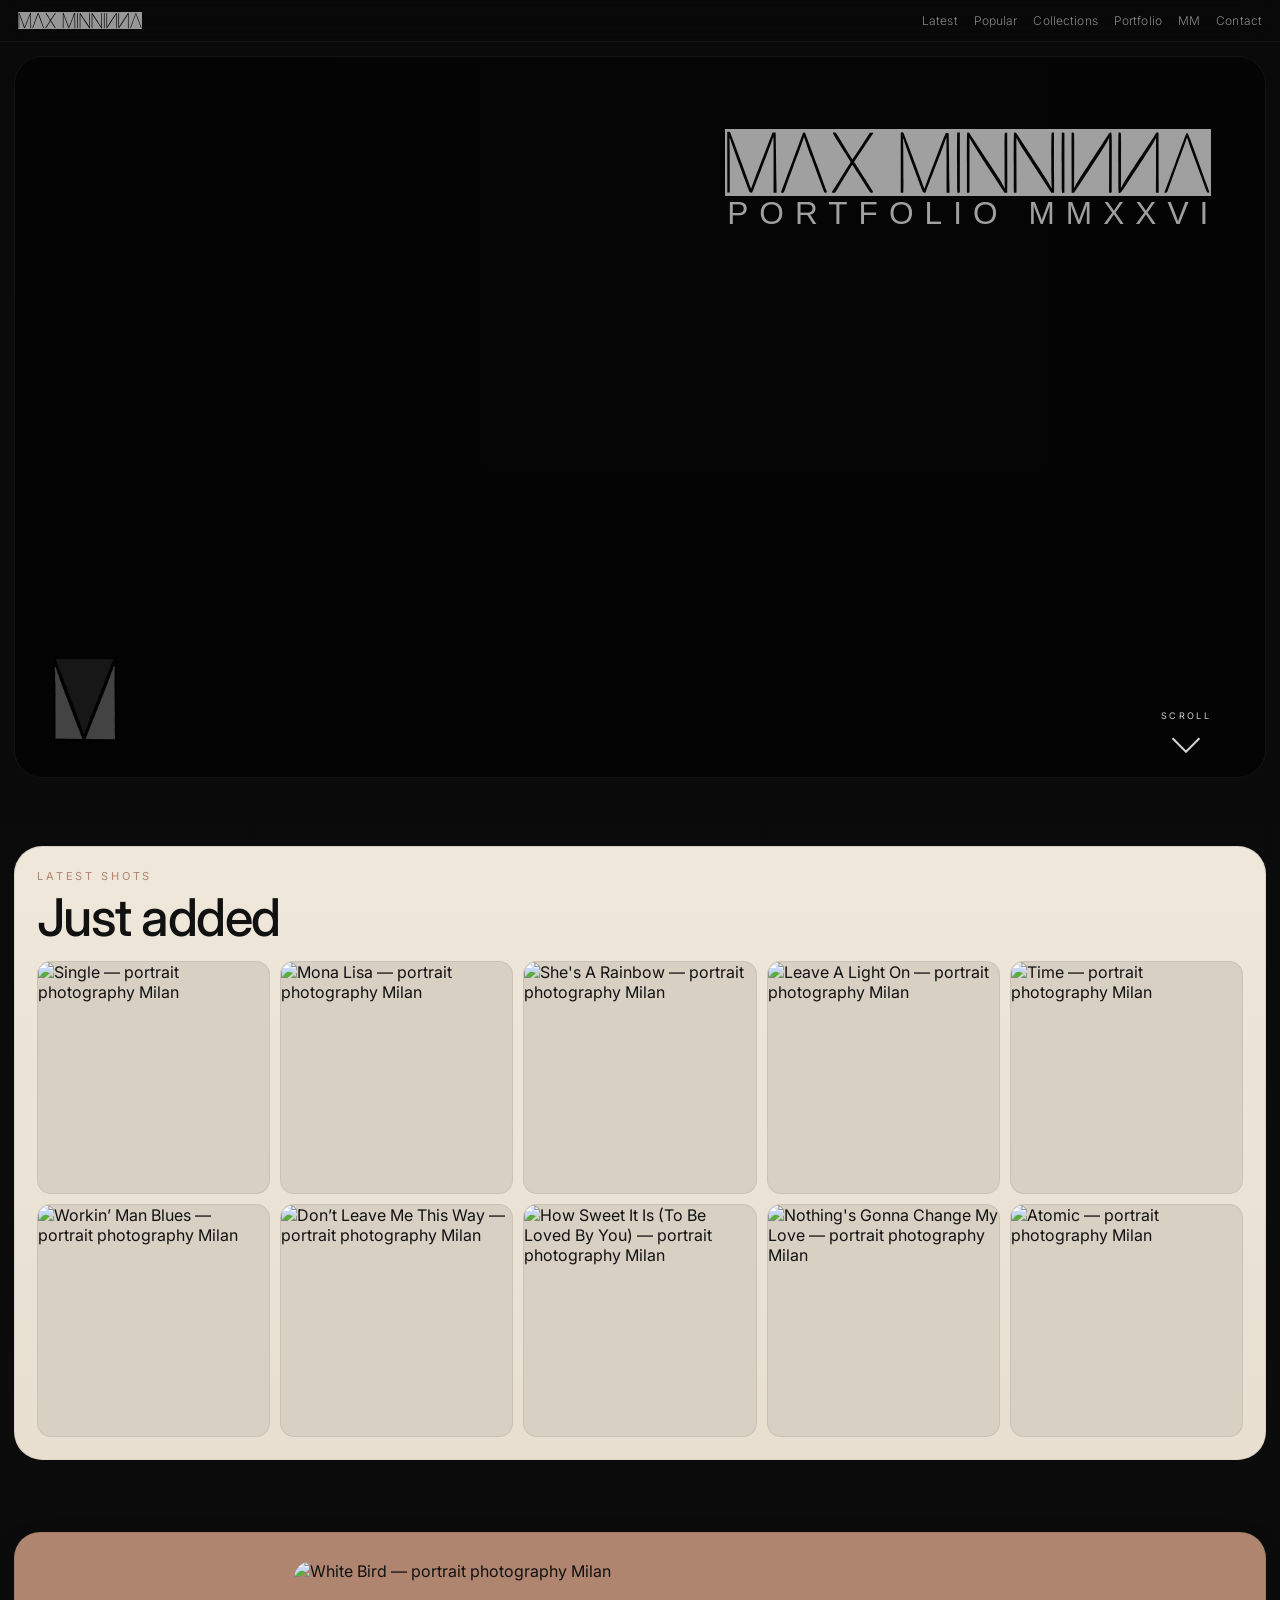
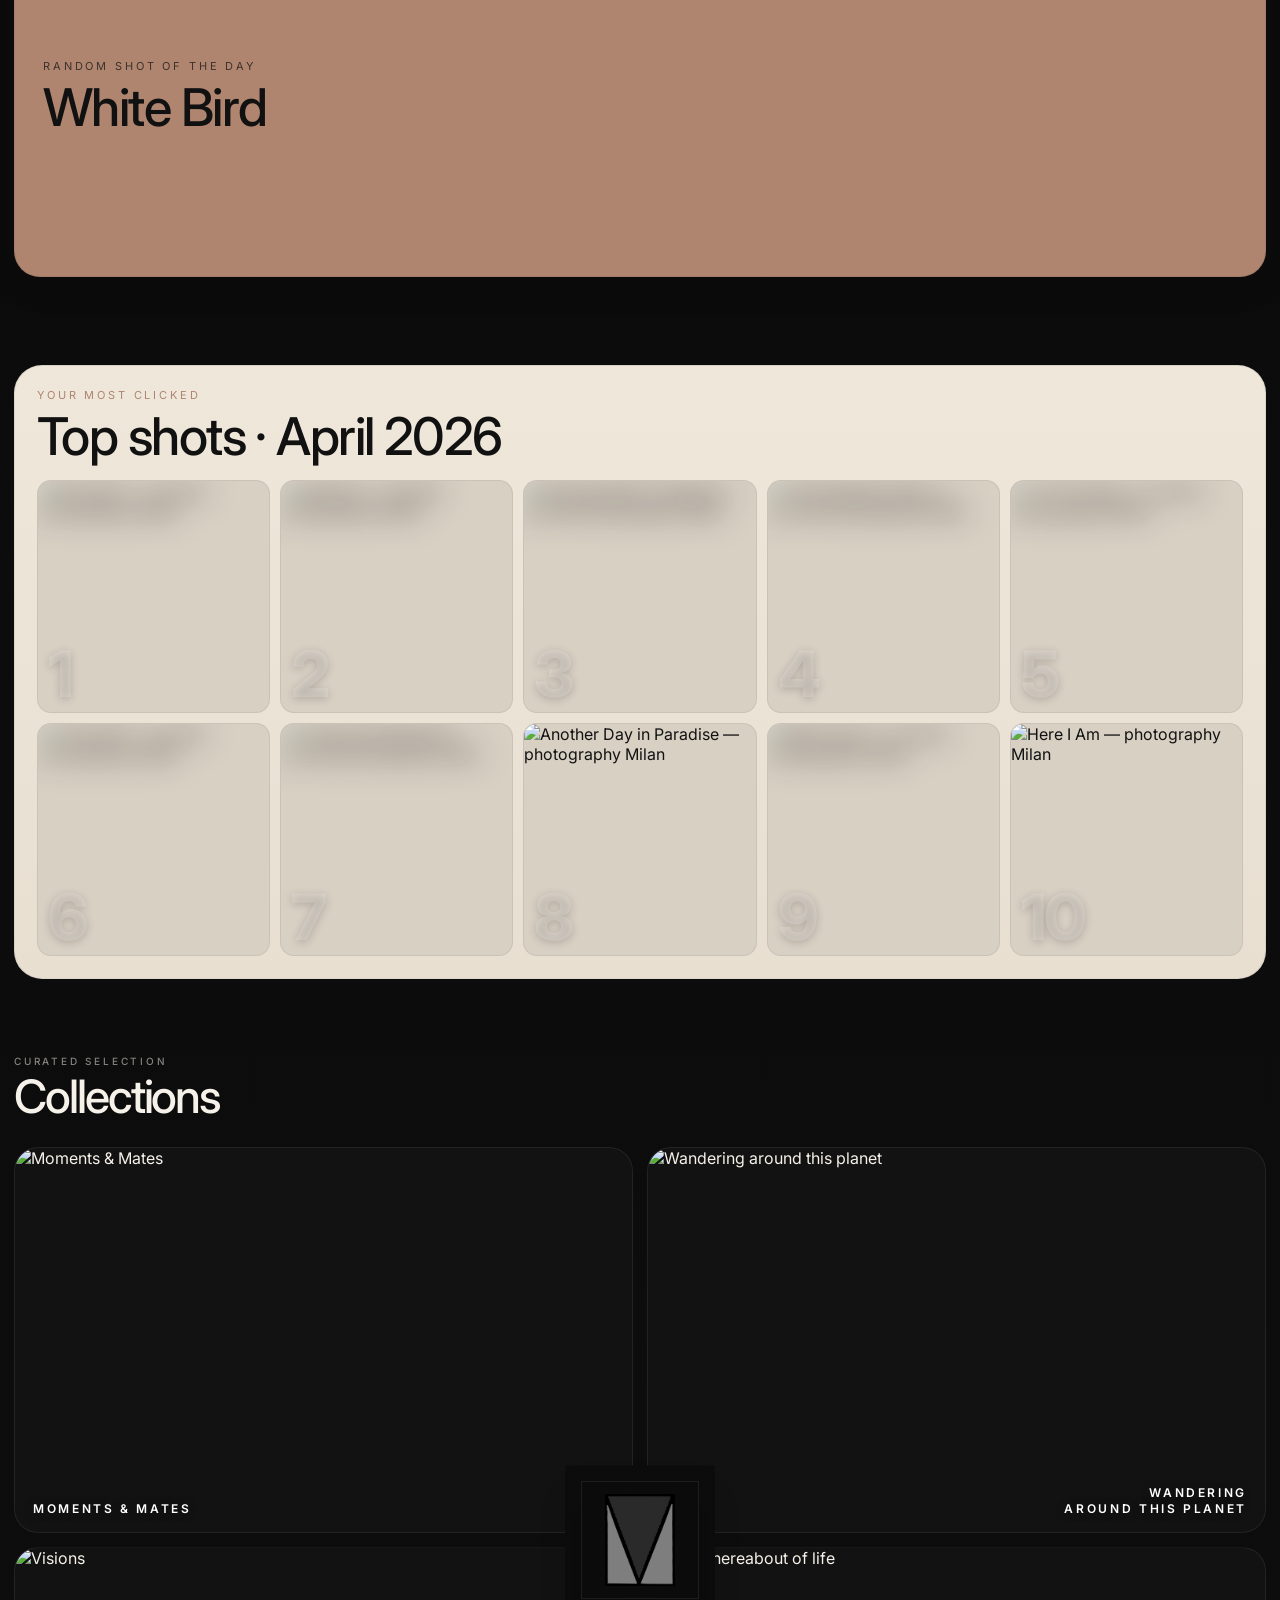
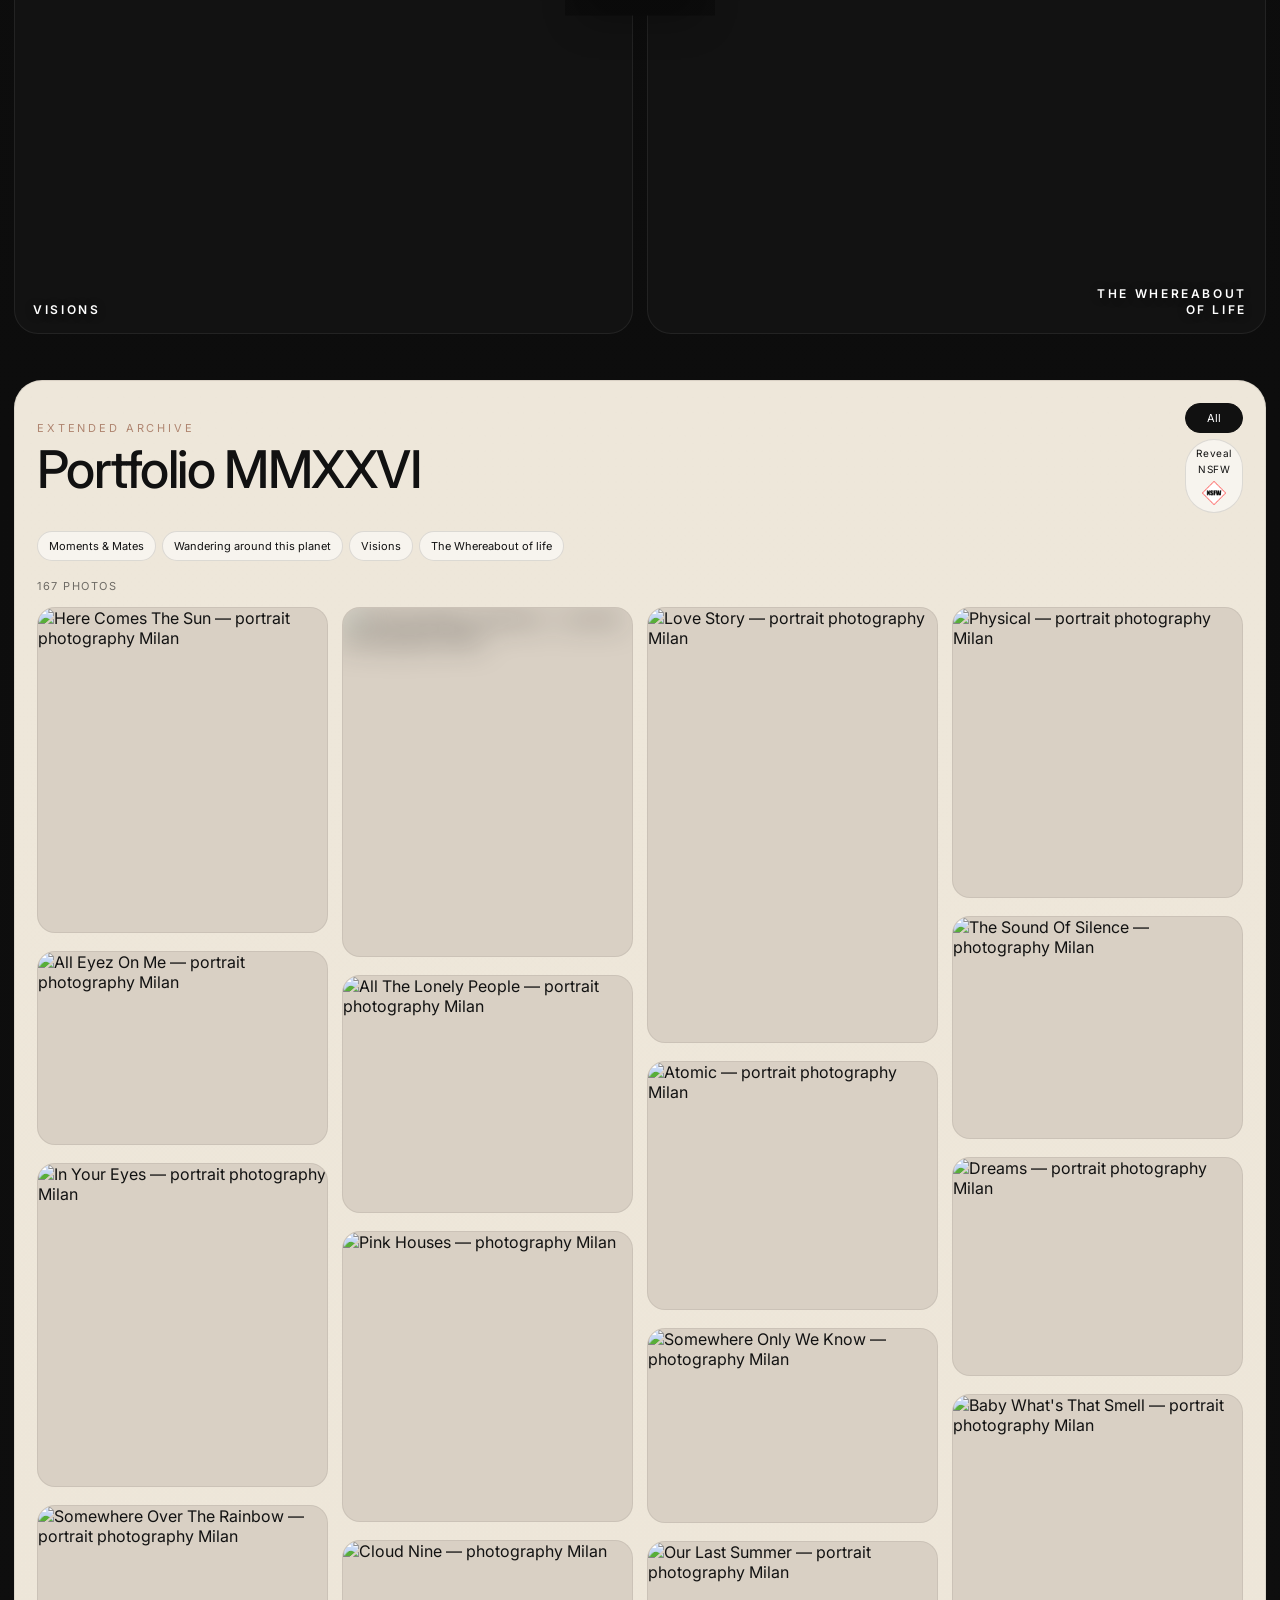
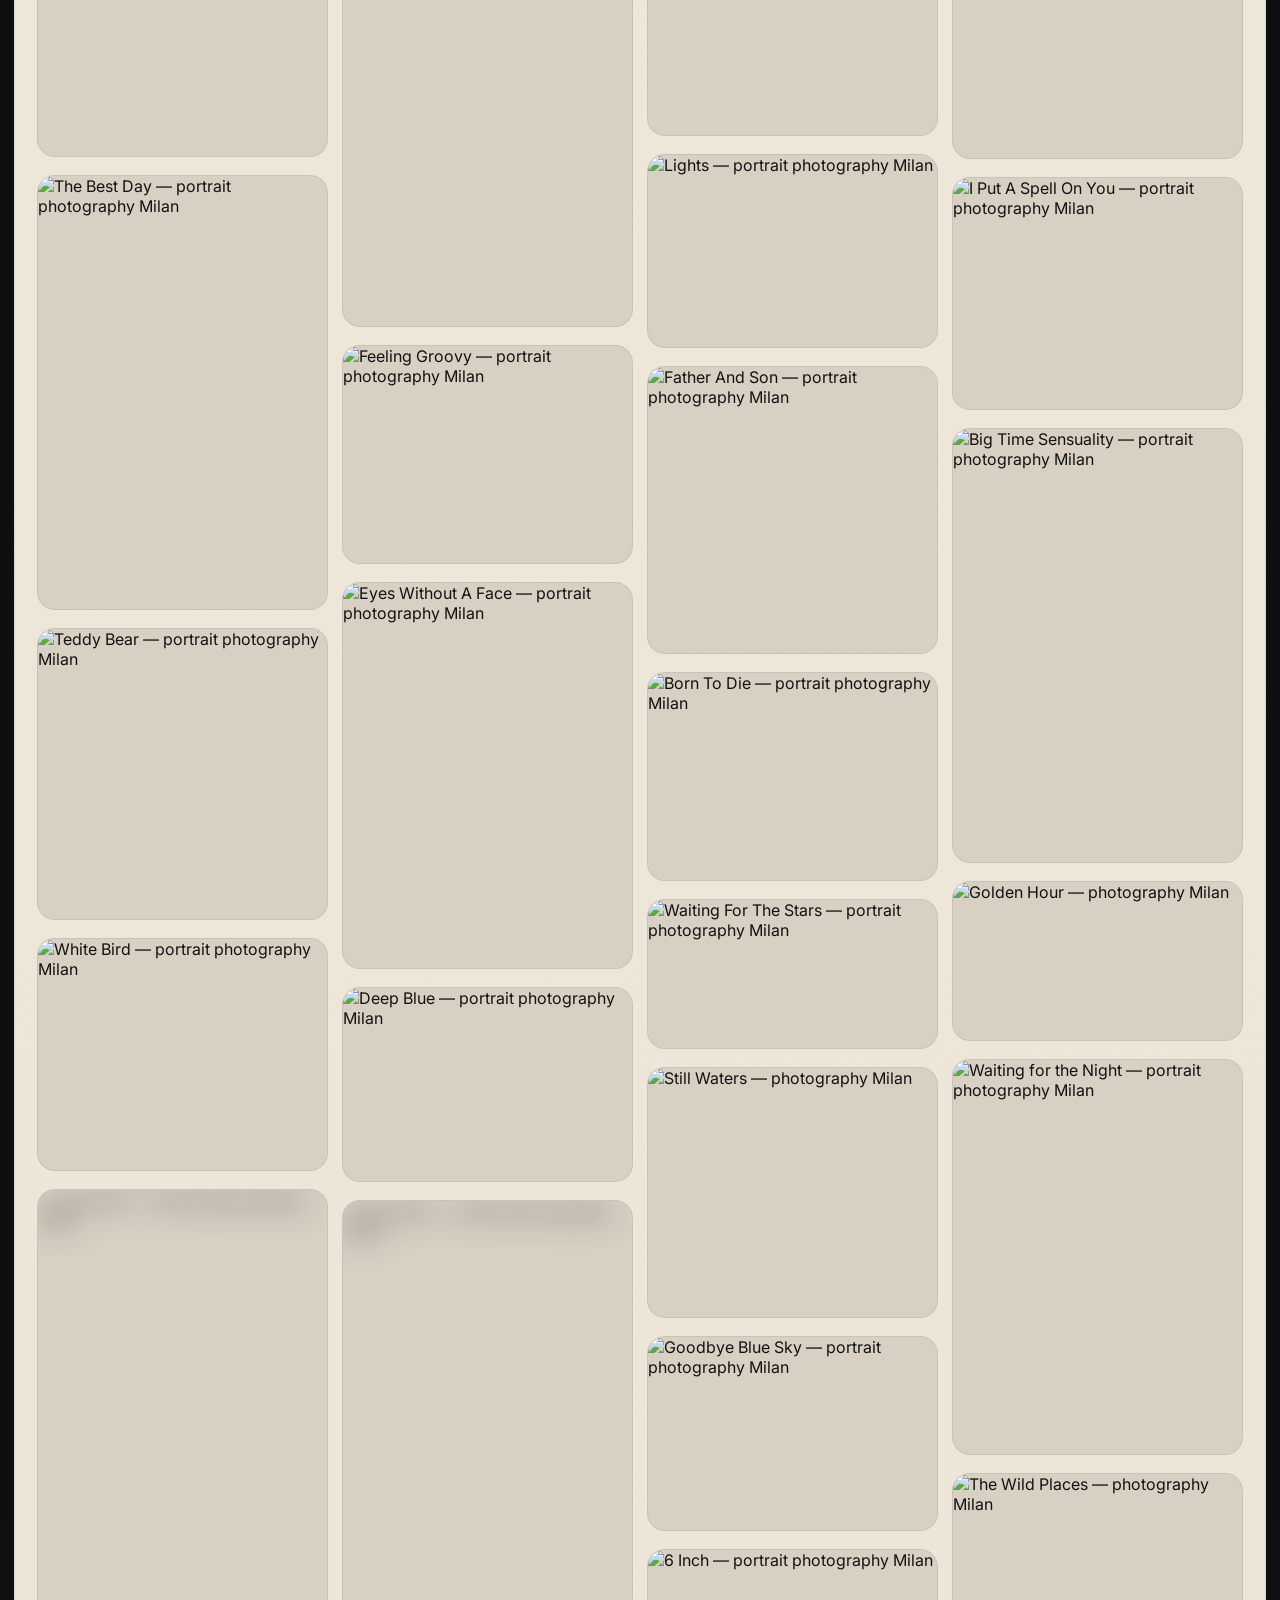
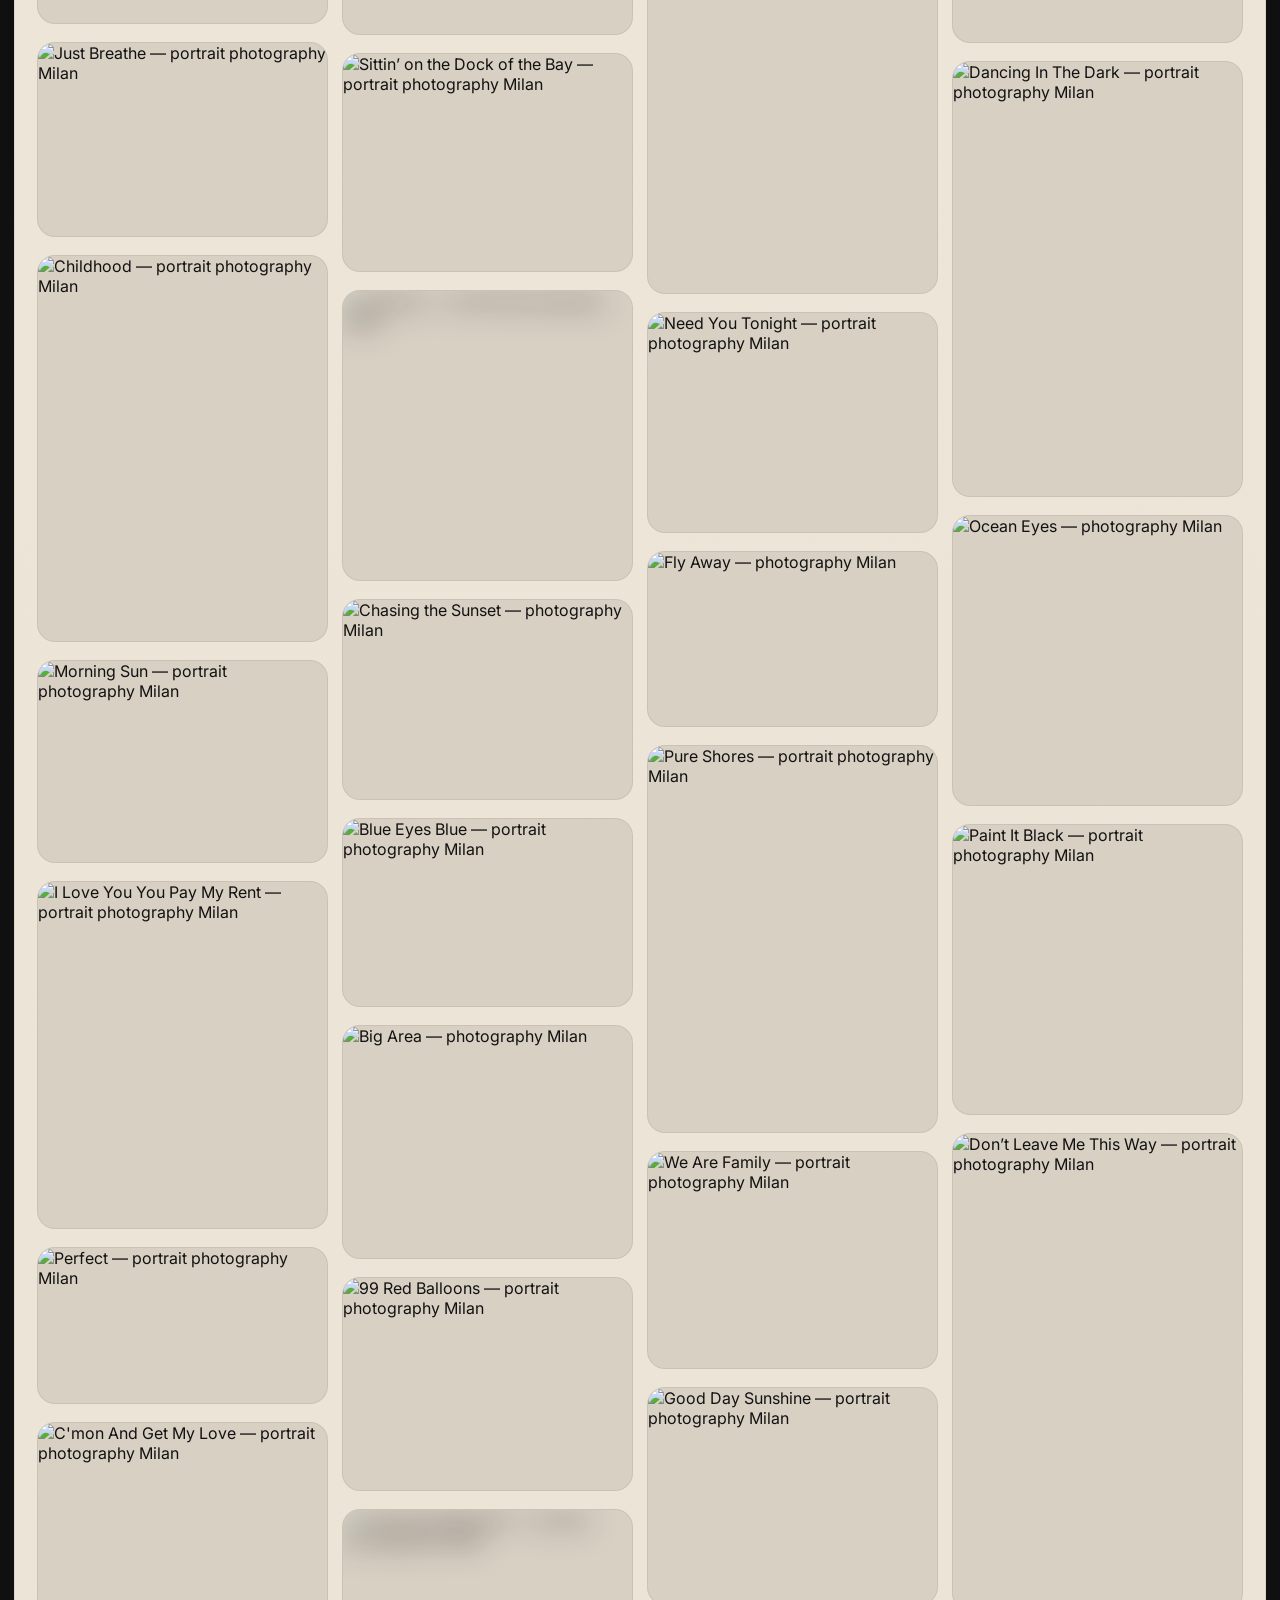
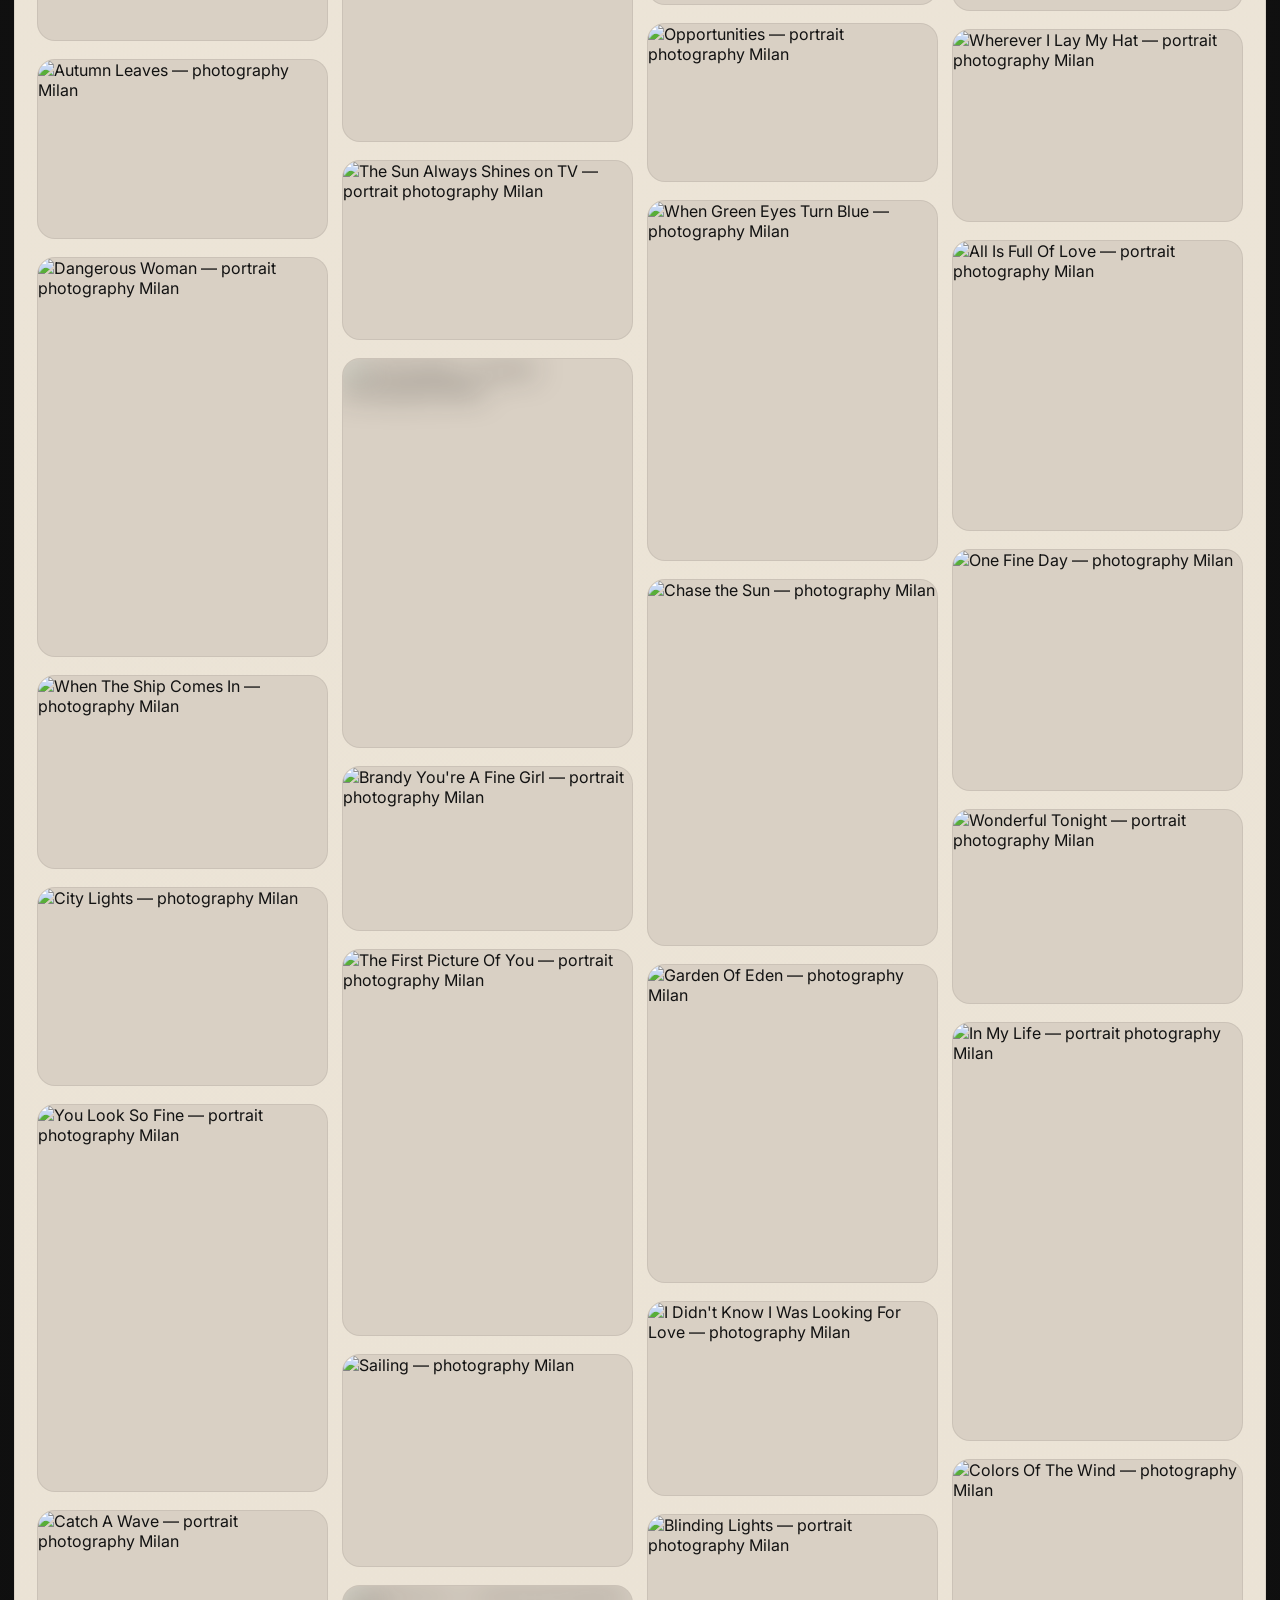
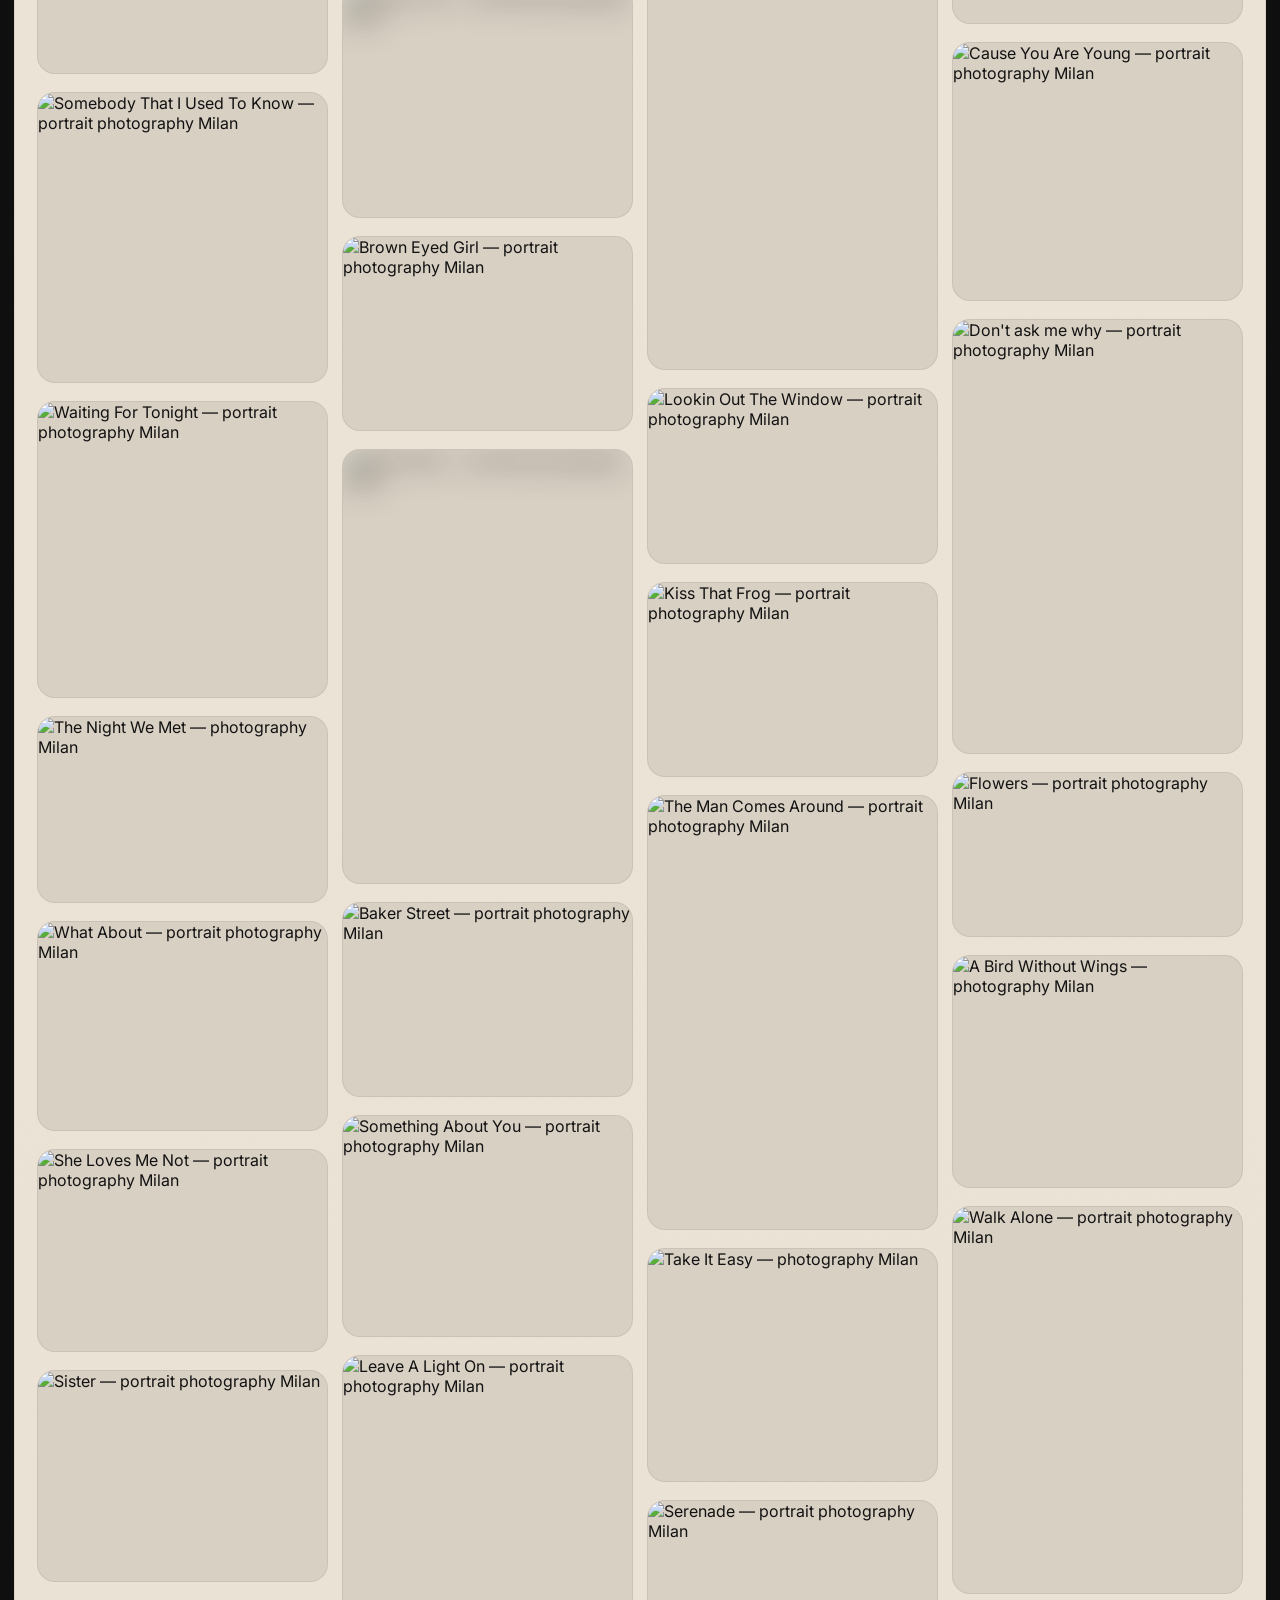
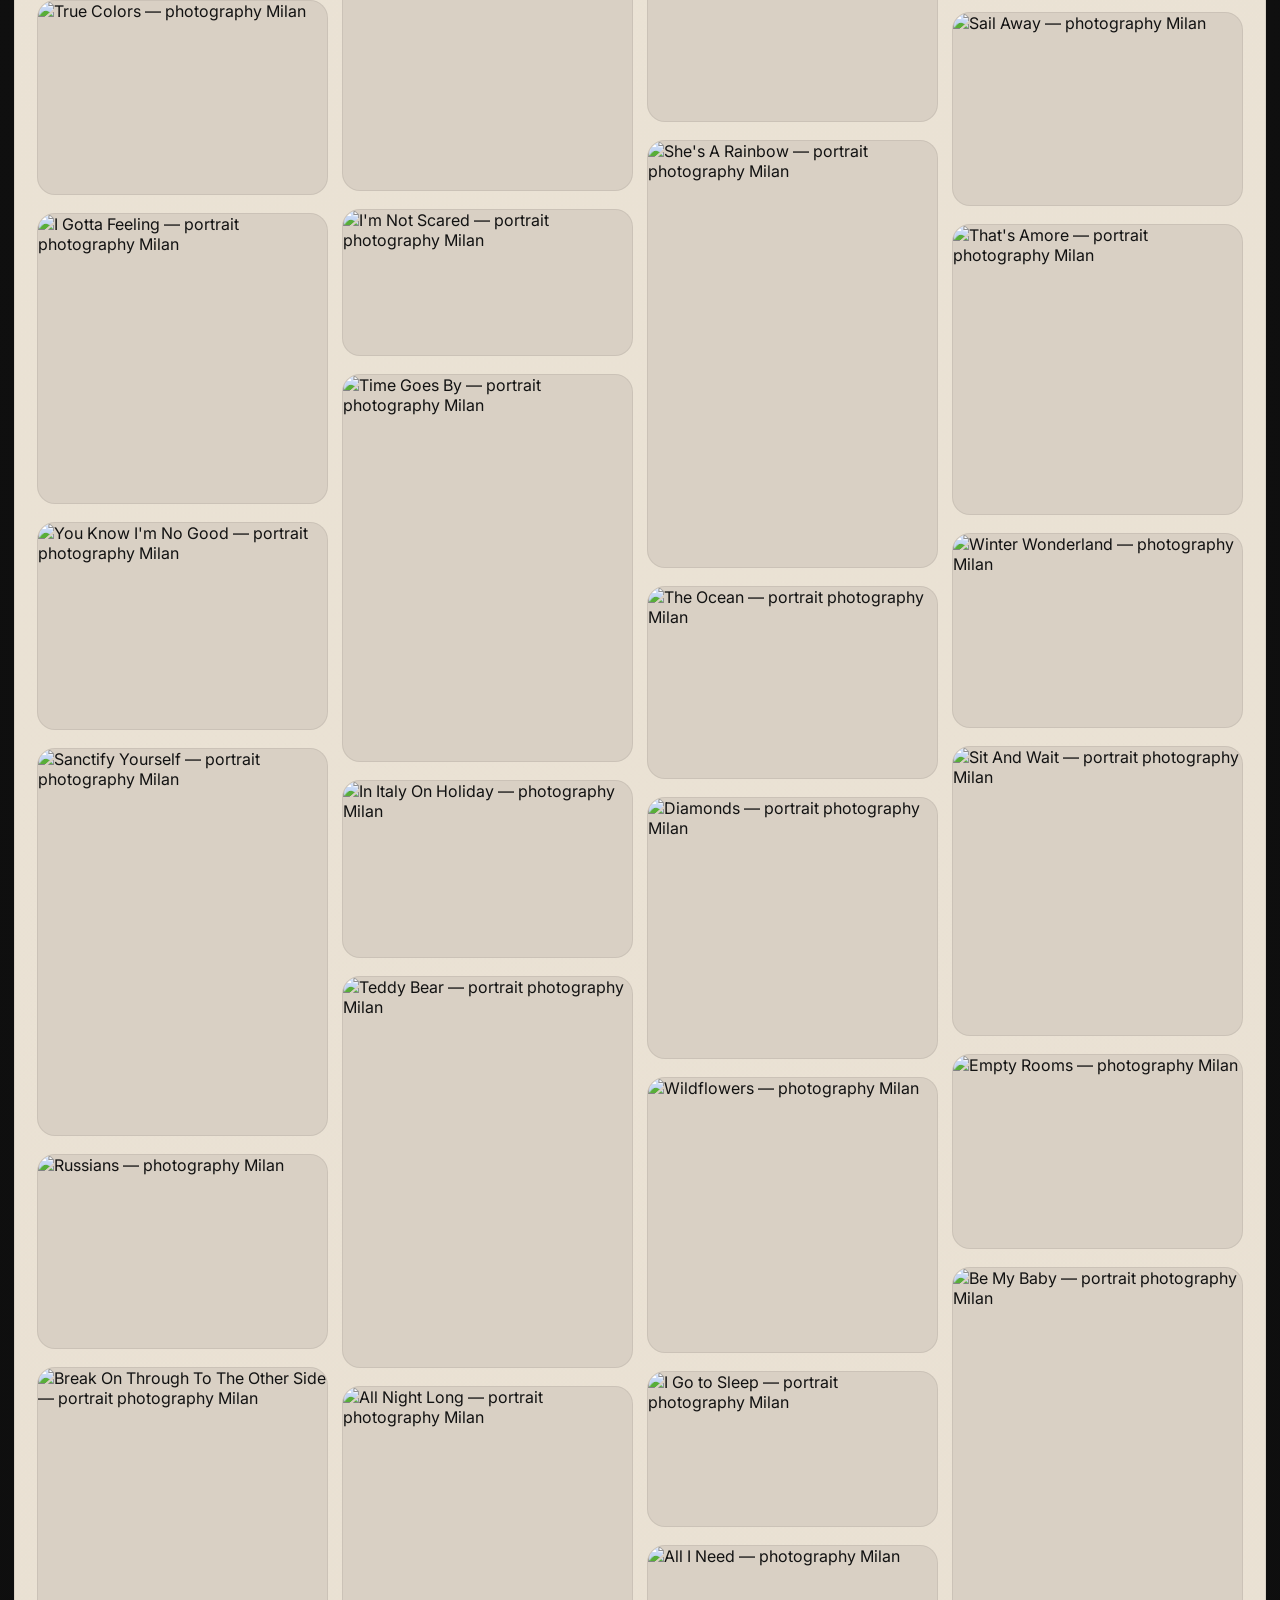
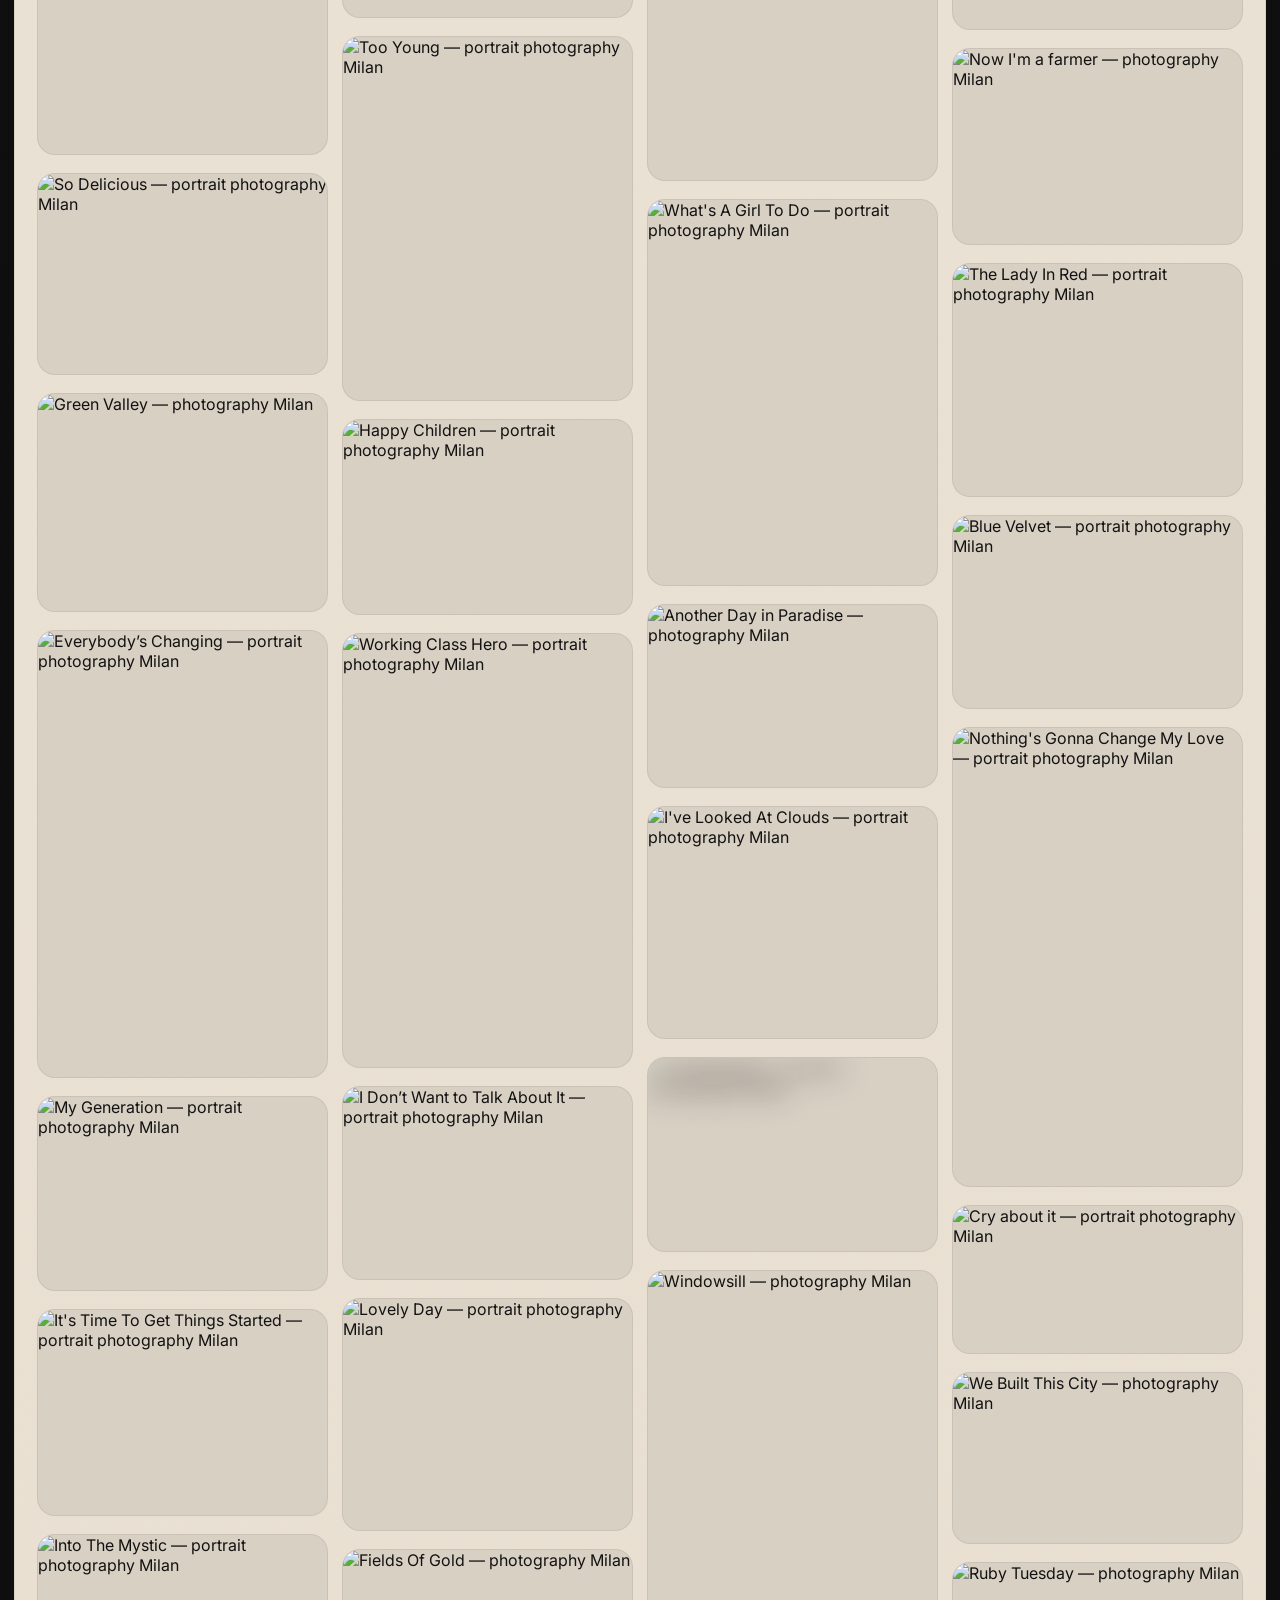
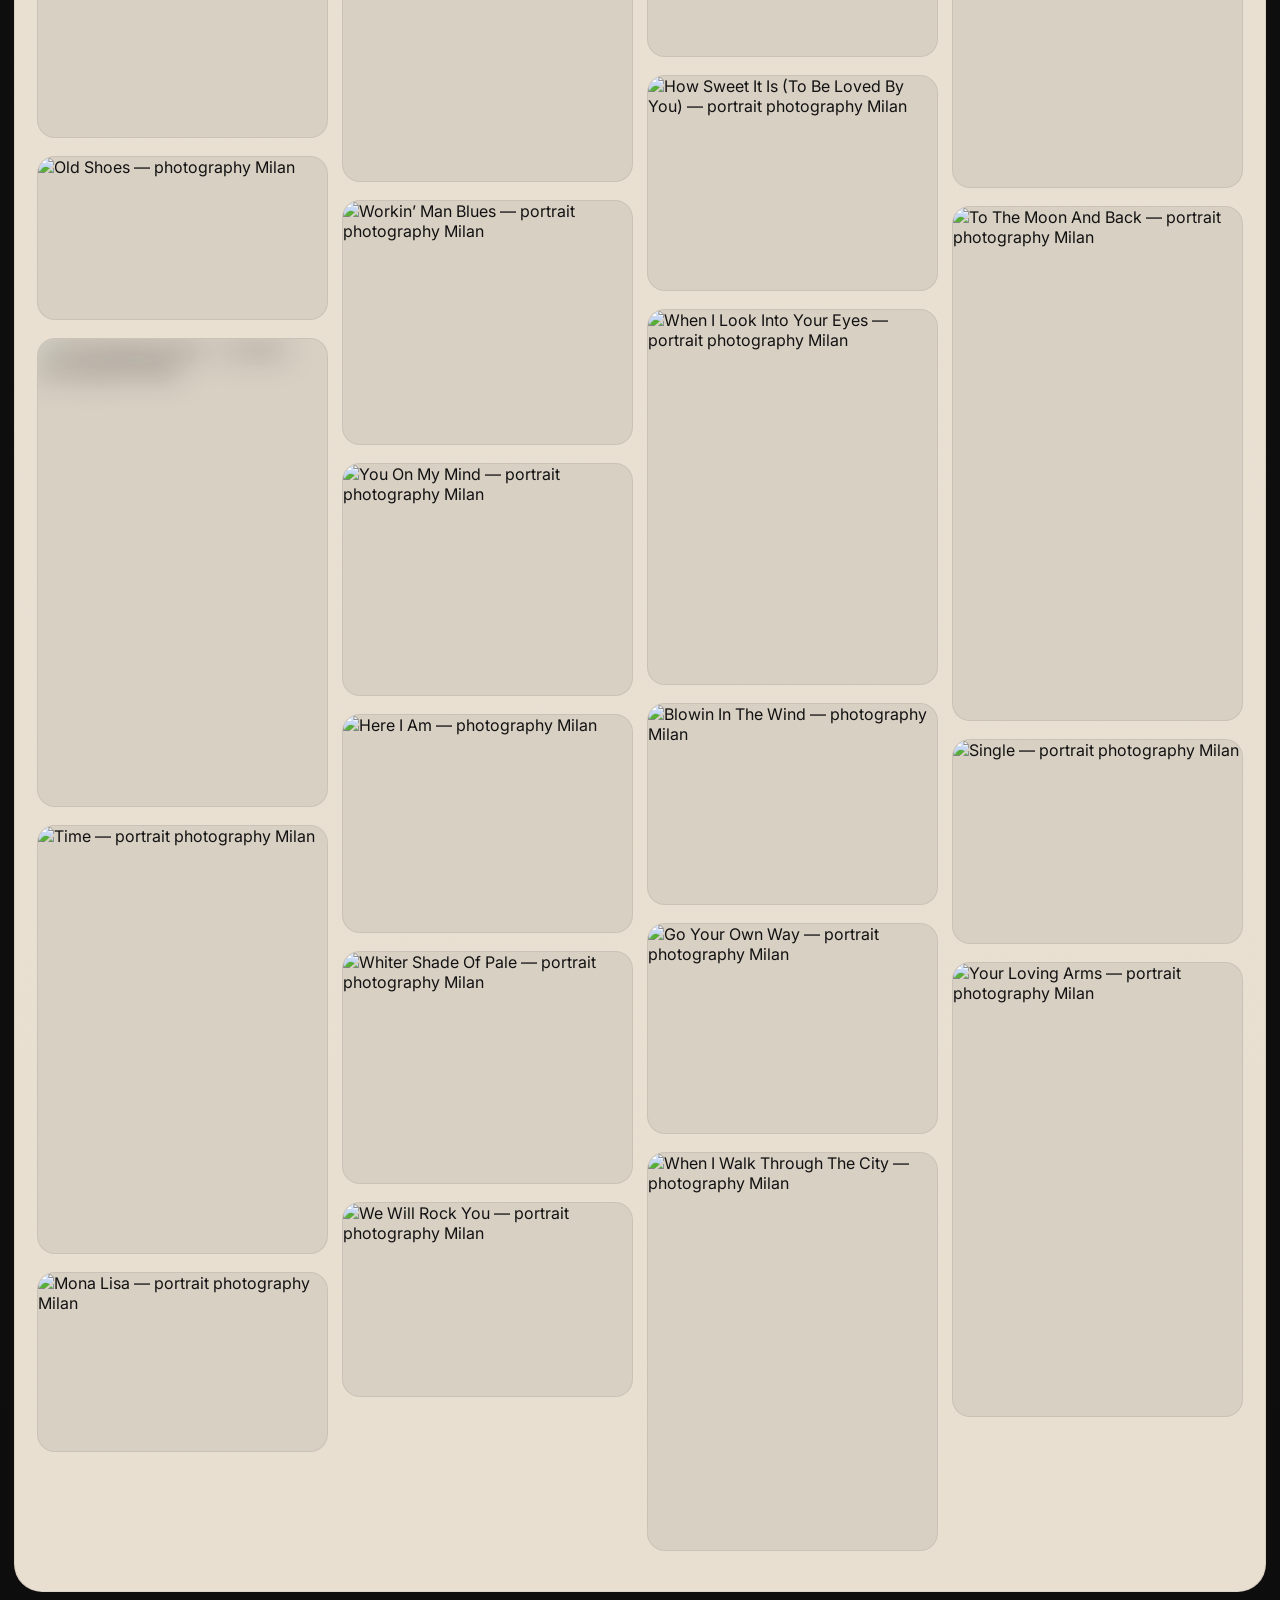
==== index.html @ 651d52e3 "Update index.html" ====
<!DOCTYPE html>

<html lang="it">
<head>
<meta charset="utf-8"/>
<meta content="width=device-width, initial-scale=1.0" name="viewport"/>
<!-- SEO Meta Tags -->
<title>Max Minninna | Milan-based Photographer</title>
<meta content="Milan-based photographer focused on portraits, editorial work and visual storytelling. Available for selected projects worldwide." name="description"/>
<meta content="Max Minninna, photographer Milan, portrait photography Milan, editorial photography, philosographer, portfolio fotografico, fotografia artistica" name="keywords"/>
<meta content="Max Minninna" name="author"/>
<meta content="index, follow" name="robots"/>
<meta content="en" name="language"/>
<!-- GEO -->
<meta content="IT-MI" name="geo.region"/>
<meta content="Milan" name="geo.placename"/>
<meta content="45.4654;9.1866" name="geo.position"/>
<meta content="45.4654, 9.1866" name="ICBM"/>
<!-- Open Graph / Facebook -->
<meta content="website" property="og:type"/>
<meta content="https://minninna.com/" property="og:url"/>
<meta content="Max Minninna | Milan-based Photographer" property="og:title"/>
<meta content="Milan-based photographer focused on portraits, editorial work and visual storytelling. Available for selected projects worldwide." property="og:description"/>
<meta content="https://minninna.com/images/og-image.jpg" property="og:image"/>
<meta content="1200" property="og:image:width"/>
<meta content="630" property="og:image:height"/>
<meta content="it_IT" property="og:locale"/>
<!-- Twitter -->
<meta content="summary_large_image" property="twitter:card"/>
<meta content="https://minninna.com/" property="twitter:url"/>
<meta content="Max Minninna | Milan-based Photographer" property="twitter:title"/>
<meta content="Milan-based photographer focused on portraits, editorial work and visual storytelling. Available for selected projects worldwide." property="twitter:description"/>
<meta content="https://minninna.com/images/twitter-image.jpg" property="twitter:image"/>
<!-- Canonical URL -->
<link href="https://minninna.com/" rel="canonical"/>
<!-- Favicons -->
<link href="assets/M symbol 3.svg" rel="icon" type="image/svg+xml"/>
<link href="assets/favicon.ico" rel="icon" type="image/x-icon"/>
<link href="assets/favicon-16x16.png" rel="icon" sizes="16x16" type="image/png"/>
<link href="assets/favicon-32x32.png" rel="icon" sizes="32x32" type="image/png"/>
<link href="assets/apple-touch-icon.png" rel="apple-touch-icon" sizes="180x180"/>
<link href="/site.webmanifest" rel="manifest"/>
<meta content="#0b0b0b" name="theme-color"/>
<!-- Structured Data -->
<script type="application/ld+json">
  {
    "@context": "https://schema.org",
    "@type": "Person",
    "name": "Max Minninna",
    "jobTitle": "Philosographer",
    "description": "Fotografo filosofo e artista visivo",
    "url": "https://minninna.com",
    "sameAs": [
      "https://500px.com/p/minninna",
      "mailto:foto.minninna@gmail.com"
    ],
    "image": "https://minninna.com/images/og-image.jpg",
    "workLocation": {
      "@type": "Place",
      "name": "Milano, Italia"
    }
  }
  </script>
<!-- Preconnections for Performance -->
<link href="https://fonts.googleapis.com" rel="preconnect"/>
<link crossorigin="" href="https://fonts.gstatic.com" rel="preconnect"/>
<link href="https://drscdn.500px.org" rel="preconnect"/>
<link href="https://www.googletagmanager.com" rel="dns-prefetch"/>
<!-- Google Fonts -->
<link href="https://fonts.googleapis.com/css2?family=Inter:wght@100;200;300;400;500;600;700;800;900&amp;display=swap" rel="stylesheet"/>
<!-- Google Analytics -->
<script async="" src="https://www.googletagmanager.com/gtag/js?id=G-3JT8JCZRDM"></script>
<script>
    window.dataLayer = window.dataLayer || [];
    function gtag(){dataLayer.push(arguments);}
    gtag('js', new Date());
    gtag('config', 'G-3JT8JCZRDM', {
      page_title: 'Max Minninna Portfolio',
      page_location: window.location.href,
      send_page_view: true
    });
    function trackEvent(eventName, category, label) {
      gtag('event', eventName, {
        event_category: category,
        event_label: label
      });
    }
  </script>
<link href="styles.css" rel="stylesheet"/>
<style>
.musings-link {
  display: inline-flex;
  flex-direction: column;
  align-items: flex-start;
  text-decoration: none;
  color: inherit;
  align-self: flex-start;
  margin-top: auto;
  padding-top: 24px;
}

/* enter label + arrow row */
.musings-enter {
  display: flex;
  align-items: center;
  gap: .5em;
  margin: 0 0 clamp(4px, .4vw, 6px);
  font-size: clamp(8px, .7vw, 10px);
  line-height: 1;
  font-weight: 300;
  letter-spacing: .28em;
  text-transform: uppercase;
  color: rgba(175,133,112,.5);
  transition: color 0.25s ease;
}

.musings-enter svg {
  flex-shrink: 0;
  transition: transform 0.25s ease, opacity 0.25s ease;
  opacity: .5;
}

.musings-link:hover .musings-enter {
  color: rgba(175,133,112,.9);
}

.musings-link:hover .musings-enter svg {
  transform: translateX(5px);
  opacity: 1;
}

/* My Musings main */
.musings-main {
  display: inline-block;
  white-space: nowrap;
  font-size: clamp(18px, 1.8vw, 32px);
  line-height: .86;
  font-weight: 200;
  font-variation-settings: "wght" 200;
  letter-spacing: -0.085em;
  color: rgba(246,242,234,.72);
  -webkit-font-smoothing: antialiased;
  -moz-osx-font-smoothing: grayscale;
  transition: color 0.25s ease;
}

.musings-link:hover .musings-main {
  color: rgba(246,242,234,1);
}

.musings-main .mm {
  font-weight: 500;
  font-variation-settings: "wght" 500;
  letter-spacing: -0.09em;
}

.musings-word-gap {
  display: inline-block;
  width: .10em;
}

.musings-sub {
  display: inline-block;
  margin-top: clamp(5px, .5vw, 8px);
  font-size: clamp(8px, .75vw, 11px);
  line-height: 1;
  font-weight: 300;
  letter-spacing: 0;
  text-transform: uppercase;
  color: rgba(246,242,234,.5);
  white-space: nowrap;
  transition: color 0.25s ease;
}

.musings-link:hover .musings-sub {
  color: rgba(246,242,234,.75);
}

@media (max-width: 640px) {
  .musings-main {
    font-size: clamp(20px, 6vw, 28px);
    letter-spacing: -.072em;
  }
  .musings-sub {
    font-size: 8px;
    margin-top: 5px;
  }
}

@media (max-width: 380px) {
  .musings-main {
    font-size: clamp(16px, 5vw, 20px);
  }
  .musings-enter {
    font-size: 7.5px;
  }
}


/* FIX: motto stays centered in its column; Musings CTA lives below the bio layout */
#bio .bio-aside {
  justify-content: center !important;
  align-items: center !important;
}

#bio .bio-motto-wrap {
  margin: 0 auto !important;
  transform: none !important;
}

#bio .bio-musings-outro {
  max-width: 1080px;
  margin: 44px auto 0;
  padding: 0;
  display: flex;
  justify-content: flex-end;
  position: relative;
  z-index: 2;
}

#bio .bio-musings-outro .musings-link {
  transform: translateX(-18px);
}

@media (max-width: 900px) {
  #bio .bio-aside {
    justify-content: center !important;
    align-items: center !important;
    margin-top: 18px;
    margin-bottom: 10px;
  }

  #bio .bio-musings-outro {
    width: calc(100% - 36px);
    margin-top: 34px;
    justify-content: flex-start;
  }

  #bio .bio-musings-outro .musings-link {
    transform: none;
  }
}


/* CORRECT: keep inside column, vertical balance */
#bio .bio-aside {
  display: flex;
  flex-direction: column;
  justify-content: center;
  align-items: center;
}

/* push musings lower inside same column */
#bio .bio-aside .musings-link {
  margin-top: 40px; /* adjust 20–60 */
}


/* FINAL positioning: motto center, musings bottom-right */
#bio .bio-aside {
  display: flex;
  flex-direction: column;
  justify-content: center;
  align-items: stretch;
  position: relative;
}

#bio .bio-aside .musings-link {
  position: absolute;
  bottom: 0;
  right: 0;
  transform: translate(-15px, -15px);
}


/* Mobile fix: keep Musings lower and separated from the motto */
@media (max-width: 900px) {
  #bio .bio-aside {
    position: relative;
    min-height: 360px;
    align-items: center;
    justify-content: flex-start;
    padding-bottom: 96px;
  }

  #bio .bio-aside .bio-motto-wrap {
    margin-top: 12px !important;
  }

  #bio .bio-aside .musings-link {
    position: absolute;
    right: 18px;
    bottom: 24px;
    transform: none;
  }
}

@media (max-width: 640px) {
  #bio .bio-aside {
    min-height: 340px;
    padding-bottom: 108px;
  }

  #bio .bio-aside .musings-link {
    right: 16px;
    bottom: 28px;
  }
}


/* FINAL FIX v2: no overlap desktop + keep background on mobile */
#bio .bio-aside {
  display: grid !important;
  grid-template-rows: 1fr auto minmax(118px, 1fr) !important;
  align-items: stretch !important;
  justify-items: center !important;
  position: relative !important;
  overflow: visible !important;
  padding: 0 0 18px !important;
}

#bio .bio-aside .bio-motto-wrap {
  grid-row: 2 !important;
  justify-self: center !important;
  align-self: center !important;
  margin: 0 !important;
  transform: none !important;
}

#bio .bio-aside .musings-link {
  grid-row: 3 !important;
  position: static !important;
  justify-self: end !important;
  align-self: end !important;
  margin: 0 12px 8px 0 !important;
  transform: none !important;
}

/* tablet/mobile: keep the column background and make the CTA drop below the motto */
@media (max-width: 900px) {
  #bio .bio-aside {
    display: grid !important;
    grid-template-rows: auto 72px auto !important;
    justify-content: center !important;
    justify-items: center !important;
    align-items: center !important;
    width: 100% !important;
    min-height: 360px !important;
    margin: 22px 0 28px !important;
    padding: 28px 0 34px !important;
    position: relative !important;
    overflow: visible !important;
  }

  #bio .bio-aside::before {
    display: block !important;
    content: '' !important;
    position: absolute !important;
    inset: -14% 4% -10% 4% !important;
    background: url('assets/philosographer_bokeh.jpg') center 42% / cover no-repeat !important;
    opacity: .28 !important;
    -webkit-mask-image: radial-gradient(ellipse 70% 64% at 50% 50%, black 22%, rgba(0,0,0,.75) 52%, transparent 82%) !important;
    mask-image: radial-gradient(ellipse 70% 64% at 50% 50%, black 22%, rgba(0,0,0,.75) 52%, transparent 82%) !important;
    pointer-events: none !important;
    z-index: 0 !important;
    mix-blend-mode: screen !important;
  }

  #bio .bio-aside .bio-motto-wrap {
    grid-row: 1 !important;
    max-width: 220px !important;
    margin: 0 auto !important;
    z-index: 1 !important;
  }

  #bio .bio-aside .musings-link {
    grid-row: 3 !important;
    justify-self: end !important;
    align-self: end !important;
    margin: 0 22px 0 0 !important;
    position: relative !important;
    z-index: 1 !important;
    transform: none !important;
  }
}

@media (max-width: 640px) {
  #bio .bio-aside {
    min-height: 350px !important;
    grid-template-rows: auto 76px auto !important;
    padding-bottom: 38px !important;
  }

  #bio .bio-aside .musings-link {
    margin-right: 18px !important;
  }
}


/* --- FIX v3 --- */

/* DESKTOP: push musings slightly lower */
#bio .bio-aside .musings-link {
  margin-bottom: 18px !important;
}

/* MOBILE: restore background properly */
@media (max-width: 900px) {

  #bio .bio-aside {
    position: relative !important;
    background: none !important;
  }

  #bio .bio-aside::before {
    content: '' !important;
    position: absolute !important;
    inset: -20% 0 -20% 0 !important;
    background: url('assets/philosographer_bokeh.jpg') center / cover no-repeat !important;
    opacity: .25 !important;
    z-index: 0 !important;
    display: block !important;
  }

  #bio .bio-aside .bio-motto-wrap,
  #bio .bio-aside .musings-link {
    position: relative !important;
    z-index: 1 !important;
  }

  #bio .bio-aside .musings-link {
    margin-top: 40px !important;
  }
}

@media (max-width: 640px) {
  #bio .bio-aside::before {
    inset: -25% 0 -25% 0 !important;
    opacity: .28 !important;
  }

  #bio .bio-aside .musings-link {
    margin-top: 48px !important;
  }
}


/* FINAL CLEAN FIX */

/* desktop spacing */
#bio .bio-aside .musings-link {
  position: absolute;
  right: 0;
  bottom: 40px;
  transform: translate(-15px, 0);
}

/* mobile background fix */
@media (max-width: 900px) {
  #bio .bio-aside {
    position: relative;
  }

  #bio .bio-aside::before {
    content: '';
    position: absolute;
    inset: -20% -10%;
    background: url('assets/philosographer_bokeh.jpg') center / cover no-repeat;
    opacity: .28;
    z-index: 0;
    -webkit-mask-image: none;
    mask-image: none;
  }

  #bio .bio-motto-wrap,
  #bio .bio-aside .musings-link {
    position: relative;
    z-index: 1;
  }

  #bio .bio-aside .musings-link {
    margin-top: 50px;
    position: relative;
    bottom: auto;
    right: auto;
    transform: none;
  }
}


/* REAL DESKTOP SPACING: create actual vertical space inside the column */
@media (min-width: 901px) {
  #bio .bio-aside {
    display: flex !important;
    flex-direction: column !important;
    justify-content: center !important;
    align-items: center !important;
    gap: 96px !important;
    position: relative !important;
  }

  #bio .bio-aside .bio-motto-wrap {
    position: relative !important;
    margin: 0 !important;
    transform: none !important;
  }

  #bio .bio-aside .musings-link {
    position: relative !important;
    right: auto !important;
    bottom: auto !important;
    align-self: flex-end !important;
    margin: 0 12px 0 0 !important;
    transform: none !important;
  }
}
</style></head>
<body>
<button aria-label="Back to top" class="back-to-top" id="backToTop">↑</button>
<header class="site-header intro-fade">
<a aria-label="Max Minninna home" class="brand" href="#top">
<img alt="Max Minninna" class="brand-wordmark" src="assets/mmlogo_250.svg"/>
</a>
<!-- Nav desktop: tutti i link per esteso -->
<nav class="site-nav site-nav--desktop" id="siteNav">
<a href="#latest">Latest</a>
<a href="#topshots">Popular</a>
<a href="#selected">Collections</a>
<a href="#archive">Portfolio</a>
<a href="#bio">MM</a>
<a href="#contact">Contact</a>
</nav>
<!-- Nav mobile: voci sintetiche -->
<nav class="site-nav site-nav--mobile">
<a href="#latest">New</a>
<a href="#topshots">Pop</a>
<a href="#selected">Collections</a>
<a href="#bio">MM</a>
<a href="#contact">Contact</a>
</nav>
<button aria-label="Menu" class="nav-hamburger" id="navHamburger" style="display:none">
<span></span><span></span><span></span>
</button>
</header>
<main id="top">
<!-- SEO: h1 nascosto per crawler -->
<h1 style="position:absolute;left:-9999px;width:1px;height:1px;overflow:hidden;">Photographer based in Milan</h1>
<section class="hero intro-rise" id="heroSection">
<div class="hero-media hero-media-a" id="heroMediaA"></div>
<div class="hero-media hero-media-b" id="heroMediaB"></div>
<div class="hero-scrim"></div>
<!-- composizione mobile: logo animato centrato + testo in basso -->
<div class="hero-mobile-composition">
<div class="hero-mob-logo-wrap">
<img alt="Max Minninna" class="hero-mob-wordmark" src="assets/mmlogo_250.svg"/>
</div>
<div class="hero-mob-bottom">
<a aria-label="Scroll to portfolio" href="#selected">
<img alt="Portfolio MMXXVI" class="hero-mob-portfolio" src="assets/portfolio-mmxxvi.svg"/>
</a>
</div>
</div>
<!-- composizione desktop: overlay destra -->
<div class="hero-right-composition">
<img alt="Max Minninna" class="hero-wordmark hero-wordmark-top" src="assets/mmlogo_250.svg"/>
<a aria-label="Scroll to portfolio" class="hero-title-svg-wrap" href="#selected">
<img alt="Portfolio MMXXVI" class="hero-title-svg" src="assets/portfolio-mmxxvi.svg"/>
</a>
</div>
<div class="hero-scroll-indicator" id="scrollIndicator">
<span>scroll</span>
<div class="scroll-arrow"></div>
</div>
<div class="hero-mark-bottomleft">
<img alt="" src="assets/M symbol 3.svg"/>
</div>
</section>
<div style="height: 28px;"></div>
<section class="topshots-section intro-rise delay-1" id="latest">
<div class="archive-panel">
<div class="archive-topbar">
<div>
<p class="eyebrow eyebrow-dark">Latest shots</p>
<h2 class="archive-title">Just added</h2>
</div>
</div>
<div class="archive-grid topshots-grid" id="latestGrid"></div>
</div>
</section>
<section class="randomshot-section intro-rise delay-1" id="randomshot">
<div class="archive-panel randomshot-panel">
<div class="archive-topbar">
<div>
<p class="eyebrow eyebrow-dark">Random shot of the day</p>
<h2 class="archive-title" id="randomshotTitle"></h2>
</div>
</div>
<div class="randomshot-wrap" id="randomshotWrap"></div>
</div>
</section>
<section class="topshots-section intro-rise delay-1" id="topshots">
<div class="archive-panel">
<div class="archive-topbar">
<div>
<p class="eyebrow eyebrow-dark">Your most clicked</p>
<h2 class="archive-title" id="topshotsTitle"></h2>
</div>
</div>
<div class="archive-grid topshots-grid" id="topshotsGrid"></div>
</div>
</section>
<section class="selected-section intro-rise delay-2" id="selected">
<div class="collections-head">
<p class="collections-kicker">Curated selection</p>
<h2 class="collections-title">Collections</h2>
</div>
<div class="selected-grid-wrap">
<div class="selected-grid selected-grid-categories" id="selectedGrid"></div>
<button aria-label="Show all categories" class="center-mark" id="centerAll" type="button">
<img alt="" src="assets/M symbol 3.svg"/>
</button>
</div>
</section>
<section class="archive-section intro-rise delay-3" id="archive">
<div class="archive-panel">
<div class="archive-topbar">
<div>
<p class="eyebrow eyebrow-dark">Extended Archive</p>
<h2 class="archive-title">Portfolio MMXXVI</h2>
</div>
<div class="archive-topbar-right">
<button class="filter-btn filter-btn-all" id="filterAll" type="button">All</button>
<button aria-pressed="false" class="nsfw-toggle" id="nsfwToggle" type="button">
<span class="nsfw-desktop-only">
<span class="nsfw-line-1">Reveal</span>
<span class="nsfw-line-2">NSFW</span>
<img alt="" class="nsfw-icon" src="assets/icon_NSFW.png"/>
</span>
<span class="nsfw-mobile-only">NSFW</span>
</button>
</div>
</div>
<div class="archive-controls"><div class="filters" id="filters"></div></div>
<div class="archive-count" id="archiveCount"></div>
<div class="archive-grid" id="archiveGrid"></div>
</div>
</section>
<section class="bio-section intro-rise delay-3" id="bio">
<!-- collage hero con fade verso il basso -->
<div class="bio-collage-wrap">
<img alt="" class="bio-collage-img" src="assets/philosographer_collage.jpg"/>
<div class="bio-collage-fade"></div>
</div>
<div class="bio-layout">
<!-- colonna sinistra: titolo + due blocchi testo -->
<div class="bio-main">
<div class="bio-header">
<p class="bio-eyebrow">Philosopher</p>
<h2 class="bio-name">Max Minninna</h2>
</div>
<div class="bio-columns">
<div class="bio-col-text">
<p class="bio-text">I'm Max. I come from the south, but I was born in Milan. Photography entered my life early: I must have been six or seven when I picked up my father's reflex camera, stepping into a new world. I remember the film, only 24 shots and</p>
<p class="bio-quote">that big unknown of what you get</p>
<p class="bio-text">the unmistakable magic of three trays in the darkroom. <br/>It feels like another era, back when there were still dinosaurs out there.</p>
<p class="bio-text">Over time I realized photography isn't just a passion. It's, first of all, an exercise in observation. A way of being in the world; through travel, among people, within moments. Because you can't truly photograph if you haven't first stopped to look.</p>
<p class="bio-text">Indeed, observation is also</p>
<p class="bio-quote">the beginning of something deeper.</p>
<p class="bio-text">A threshold. From there, an inner path unfolds; a kind of knowing that starts with the eye and moves inward, into</p>
<p class="bio-quote">that submerged landscape<br/>made of being and feeling.</p>
</div>
<div class="bio-col-text">
<p class="bio-text">Of course there's also a technical side, and</p>
<p class="bio-quote">that's a compelling challenge</p>
<p class="bio-text">to evolve, refine, gain precision. I enjoy shaping a vision through a lens just as much as sitting at an 88-key piano, at an SSL console, on a Python script, in a Neumann, or with an SL-1200.<br/>But technique, in the end, is only a means.</p>
<p class="bio-text">At some point, you move beyond it.<br/>
It becomes a quiet shift:</p>
<p class="bio-quote">from knowing to understanding<br/>from intuition to feeling<br/>and eventually, to sharing.</p>
<p class="bio-text">That's where photography really takes form. In trying to observe what isn't immediately visible, inside and out, and finding a way to express it.</p>
<p class="bio-text">To the person within a portrait. Or to someone who, looking at that image, finds themselves for a moment in something that, even if isn't theirs, yet somehow belongs to them.</p>
<p class="bio-quote">Because a photograph is just a moment.<br/>But somehow, it's also a way<br/>of taking it out of time.</p>
</div>
</div>
</div>
<!-- colonna destra: motto SVG + My Musings -->
<div class="bio-aside">
<div class="bio-motto-wrap">
<img alt="Photography teaches us to observe" class="bio-motto-svg" src="assets/photography-motto.svg"/>
</div>
<a class="musings-link" href="musings/index.html"><span class="musings-enter">enter <svg fill="none" height="10" viewbox="0 0 38 10" width="38" xmlns="http://www.w3.org/2000/svg"><line stroke="currentColor" stroke-width="1" x1="0" x2="32" y1="5" y2="5"></line><polyline fill="none" points="28,1 33,5 28,9" stroke="currentColor" stroke-linejoin="round" stroke-width="1"></polyline></svg></span><span class="musings-main" id="musingsMain"><span class="mm">M</span>y<span class="musings-word-gap"> </span><span class="mm">M</span>usings</span><span class="musings-sub" id="musingsSub">the daily darkroom</span></a></div>
</div>
</section>
<section class="contact-section intro-rise delay-3" id="contact">
<div class="contact-wrap">
<!-- top bar: video + titolo -->
<div class="contact-header">
<div class="contact-video-wrap">
<video autoplay="" class="contact-video" loop="" muted="" playsinline="" src="assets/mmpopart.mp4"></video>
</div>
<div>
<p class="eyebrow" style="margin-bottom:8px">Work with me</p>
<h2 class="contact-title">Let's make<br/>something that lasts.</h2>
</div>
</div>
<!-- due card servizi -->
<p class="contact-intro">If you're here, you're probably looking for more than just images. There's something worth exploring, tell me what you're imagining.</p>
<div class="contact-cards">
<div class="contact-card">
<p class="contact-card-kicker">The Signature Portrait</p>
<p class="contact-card-body">Tailored sessions for actresses, talents, and creative souls. Elevating your portfolio with cinematic light.</p>
<button aria-expanded="false" class="contact-card-rates-btn" type="button">See rates <span class="rates-chevron">↓</span></button>
<div aria-hidden="true" class="contact-card-rates">
<p class="rates-line"><span class="rates-label">Half day session</span><span class="rates-price">starting from €350</span></p>
<p class="rates-line"><span class="rates-label">Full day session</span><span class="rates-price">starting from €600</span></p>
<p class="rates-note">Includes editing and digital delivery. Location &amp; styling on request.</p>
</div>
</div>
<div class="contact-card">
<p class="contact-card-kicker">Interiors &amp; Spaces</p>
<p class="contact-card-body">Documenting the harmony between design and environment.</p>
<button aria-expanded="false" class="contact-card-rates-btn" type="button">See rates <span class="rates-chevron">↓</span></button>
<div aria-hidden="true" class="contact-card-rates">
<p class="rates-line"><span class="rates-label">Residential</span><span class="rates-price">starting from €280</span></p>
<p class="rates-line"><span class="rates-label">Commercial / Studio</span><span class="rates-price">starting from €480</span></p>
<p class="rates-note">Includes post-processing and high-res delivery. Up to 3 spaces.</p>
</div>
</div>
</div>
<!-- CTA -->
<div class="contact-cta-row">
<button class="contact-cta-btn" id="openDrawer" type="button">
            Let's start a conversation
            <span class="contact-cta-arrow">→</span>
</button>
</div>
</div>
</section>
<!-- Drawer laterale -->
<div aria-hidden="true" class="contact-drawer" id="contactDrawer">
<div class="contact-drawer-overlay" id="drawerOverlay"></div>
<div class="contact-drawer-panel">
<button aria-label="Close" class="contact-drawer-close" id="closeDrawer">×</button>
<div class="contact-drawer-inner">
<p class="eyebrow" style="margin-bottom:12px">Inquiry</p>
<h3 class="contact-drawer-title">Let's start a<br/>conversation.</h3>
<p class="contact-drawer-sub">Tell me about your project and I'll get back to you.</p>
<p class="geo-tagline">Based in Milan, available worldwide.</p>
<form action="https://formspree.io/f/xojypbak" class="contact-drawer-fields" id="contactForm" method="POST">
<div class="contact-field">
<label class="contact-label" for="cf-name">Name</label>
<input class="contact-input" id="cf-name" name="name" placeholder="Your name" required="" type="text"/>
</div>
<div class="contact-field">
<label class="contact-label" for="cf-email">Email</label>
<input class="contact-input" id="cf-email" name="email" placeholder="your@email.com" required="" type="email"/>
</div>
<div class="contact-field">
<label class="contact-label" for="cf-project">Project</label>
<select class="contact-input contact-select" id="cf-project" name="project">
<option value="">Select a service</option>
<option>The Signature Portrait</option>
<option>Interiors &amp; Spaces</option>
<option>Other</option>
</select>
</div>
<div class="contact-field">
<label class="contact-label" for="cf-message">Message</label>
<textarea class="contact-input contact-textarea" id="cf-message" name="message" placeholder="Tell me more…"></textarea>
</div>
<button class="contact-drawer-send" id="drawerSendBtn" type="submit">
              Send message
            </button>
</form>
<p class="contact-drawer-confirm" id="drawerConfirm" style="display:none">
            ✓ Message sent — I'll be in touch soon.
          </p>
<a class="contact-drawer-alt" href="mailto:foto.minninna@gmail.com">or write directly →</a>
</div>
</div>
</div>
</main>
<dialog class="lightbox" id="lightbox">
<button aria-label="Close" class="lightbox-close" id="closeLightbox">×</button>
<button aria-label="Previous" class="lightbox-arrow prev" id="prevLightbox">‹</button>
<div class="lightbox-stage">
<img alt="" id="lightboxImage"/>
<div class="lightbox-meta">
<div>
<div class="lightbox-title" id="lightboxTitle"></div>
<div class="lightbox-category" id="lightboxCategory"></div>
</div>
</div>
</div>
<button aria-label="Next" class="lightbox-arrow next" id="nextLightbox">›</button>
</dialog>
<footer class="site-footer">
<div class="site-footer-inner">
<img alt="" class="footer-symbol" src="assets/M symbol 3.svg"/>
<p class="footer-copy">© 2026 Max Minninna. All rights reserved.<br/>All photographic, textual, and visual content on this website is the exclusive property of the author and may not be reproduced, distributed, or used without prior written authorization.</p>
</div>
</footer>
<script data-cfasync="false" src="/cdn-cgi/scripts/5c5dd728/cloudflare-static/email-decode.min.js"></script><script src="assets/photos.js"></script>
<script src="assets/photos-latest.js"></script>
<script src="assets/photos-top.js"></script>
<script src="script.js"></script>
<script>
function fitSubtitle() {
  const main = document.getElementById("musingsMain");
  const sub = document.getElementById("musingsSub");

  if (!main || !sub) return;

  const mainWidth = main.offsetWidth;

  sub.style.letterSpacing = "0px";

  const text = sub.innerText;
  const letters = text.length;

  const subWidth = sub.offsetWidth;

  const extraSpace = mainWidth - subWidth;

  if (extraSpace > 0 && letters > 1) {
    const spacing = extraSpace / (letters - 1);
    sub.style.letterSpacing = spacing + "px";
  }
}

window.addEventListener("load", fitSubtitle);
window.addEventListener("resize", fitSubtitle);
</script></body>
</html>
---- styles.css ----
:root {
  --bg: #0b0b0b;
  --panel: #eee7da;
  --panel-2: #e8dfd1;
  --text: #f6f2ea;
  --text-dark: #121212;
  --muted: rgba(246,242,234,.72);
  --muted-dark: rgba(18,18,18,.58);
  --radius-xl: 28px;
  --radius-lg: 20px;
  --center-size: 118px;
  --notch: 68px;
}
*{box-sizing:border-box}
html{scroll-behavior:smooth}
body{margin:0;font-family:Inter,system-ui,-apple-system,BlinkMacSystemFont,"Segoe UI",sans-serif;color:var(--text);background:linear-gradient(180deg,#0a0a0a 0%,#101010 40%,#0d0d0d 100%)}
a{text-decoration:none;color:inherit} img,video{display:block;max-width:100%}
main{width:min(1480px,calc(100% - 28px));margin:0 auto}

.site-header{position:sticky;top:0;z-index:40;display:flex;justify-content:space-between;align-items:center;padding:12px 18px;background:rgba(10,10,10,.38);backdrop-filter:blur(16px);border-bottom:1px solid rgba(255,255,255,.05)}
.brand{display:flex;align-items:center;gap:12px}.brand-wordmark{height:17px;width:auto;filter:invert(1) brightness(1.06);opacity:.58}
.site-nav{display:flex;gap:16px;font-size:12px;letter-spacing:.01em;font-weight:300}
.site-nav a{color:rgba(255,255,255,.52);transition:color .3s ease,text-shadow .3s ease}
.site-nav a:hover{color:rgba(255,255,255,.95);text-shadow:0 0 18px rgba(255,255,255,.22)}

/* hamburger — hidden on desktop */
.nav-hamburger {
  display: none;
  flex-direction: column;
  justify-content: center;
  gap: 5px;
  width: 36px; height: 36px;
  padding: 6px;
  background: none;
  border: none;
  cursor: pointer;
  z-index: 60;
  position: relative;
}
.nav-hamburger span {
  display: block;
  width: 100%; height: 1.5px;
  background: rgba(255,255,255,.72);
  border-radius: 2px;
  transition: transform .3s ease, opacity .3s ease;
  transform-origin: center;
}
.nav-hamburger.open span:nth-child(1) { transform: translateY(6.5px) rotate(45deg); }
.nav-hamburger.open span:nth-child(2) { opacity: 0; }
.nav-hamburger.open span:nth-child(3) { transform: translateY(-6.5px) rotate(-45deg); }

.hero{position:relative;min-height:calc(86vh - 70px);margin-top:14px;border-radius:var(--radius-xl);overflow:hidden;background:#050505;border:1px solid rgba(255,255,255,.06)}
.hero-media{position:absolute;inset:0;background-size:cover;background-position:center 34%;transform:scale(1.01);filter:saturate(.78) contrast(.94)}
.hero-scrim{position:absolute;inset:0;background:linear-gradient(90deg,rgba(0,0,0,.40) 0%,rgba(0,0,0,.12) 40%,rgba(0,0,0,.04) 70%,rgba(0,0,0,.16) 100%),linear-gradient(180deg,rgba(0,0,0,.02),rgba(0,0,0,.18));}
.hero-content{position:relative;z-index:2;min-height:calc(86vh - 70px);display:flex;align-items:flex-end;justify-content:flex-start;padding:34px clamp(24px,4vw,54px)}
.hero-lockup{display:flex;align-items:flex-end;gap:36px;max-width:min(1120px,78vw)}
.hero-wordmark{width:min(660px,58vw);height:auto;filter:invert(1) brightness(1.04)}
.hero-video-wrap{border:1px solid rgba(255,255,255,.16);box-shadow:0 20px 40px rgba(0,0,0,.24);background:rgba(255,255,255,.05);backdrop-filter:blur(8px);overflow:hidden;flex:0 0 auto}
.hero-video-circle{width:106px;height:106px;border-radius:999px}
.hero-video{width:100%;height:100%;object-fit:cover}
.hero-overlay-text{position:absolute;right:42px;top:108px;z-index:2;display:flex;flex-direction:column;gap:18px;align-items:center;max-width:min(360px,26vw);text-align:center}
.hero-kicker{margin:0;font-size:18px;line-height:1.15;letter-spacing:.16em;text-transform:uppercase;color:rgba(255,255,255,.84);white-space:normal;font-family:Inter,system-ui,sans-serif;font-weight:300}
.hero-quote-column{font-size:18px;line-height:1.55;color:rgba(255,255,255,.84);max-width:220px;font-family:Georgia,serif;position:relative}.quote-mark{display:block;font-size:34px;line-height:1;color:rgba(255,255,255,.68);margin-bottom:6px}.quote-mark-close{margin-top:8px;margin-bottom:0}.hero-video-far{position:absolute;right:44px;bottom:42px;z-index:3;border-color:rgba(255,255,255,.2);background:rgba(255,255,255,.08)}

.selected-section,.contact-section{padding:34px 0 12px}
.selected-section { padding-top: 72px; }
.section-head{display:flex;justify-content:space-between;align-items:center;gap:18px;margin-bottom:24px}
.eyebrow{margin:0 0 10px;font-size:11px;letter-spacing:.26em;text-transform:uppercase;color:#af8570}
.eyebrow-dark{color:#af8570}
h2{margin:0;font-size:clamp(30px,4vw,52px);line-height:.96;letter-spacing:-.04em;transition:opacity .35s ease,text-shadow .35s ease}
h2:hover{text-shadow:0 0 36px rgba(246,242,234,.18)}
.section-note,.contact-copy{margin:0;font-size:15px;line-height:1.75}.section-note{color:var(--muted);max-width:440px}.section-note-quiet{min-height:1px}.contact-copy{color:rgba(18,18,18,.7);max-width:420px}
.section-head-explore{align-items:center;min-height:18px;margin-bottom:16px}
.collections-head{display:flex;flex-direction:column;align-items:flex-start;gap:8px;margin:0 0 22px;padding:4px 0 6px}
.collections-kicker{margin:0;font-size:10px;letter-spacing:.28em;text-transform:uppercase;color:rgba(246,242,234,.52);font-weight:500}
.collections-title{margin:0;font-size:clamp(30px,3.6vw,46px);line-height:.94;letter-spacing:-.045em;font-weight:500;color:var(--text)}
.collections-title:hover{text-shadow:0 0 36px rgba(246,242,234,.14)}
@media (max-width: 768px){.collections-head{margin-bottom:16px}.collections-kicker{font-size:9px;letter-spacing:.22em}.collections-title{font-size:clamp(24px,8vw,34px)}}

.explore-lockup{display:flex;align-items:center;gap:22px}.explore-lockup-empty{min-height:1px}.explore-symbol{width:96px;height:96px;opacity:.92;cursor:pointer;filter:none}

.selected-grid-wrap{position:relative}
.selected-grid-categories{display:grid;grid-template-columns:repeat(2,minmax(0,1fr));gap:14px}
.category-card{position:relative;overflow:hidden;background:#121212;border:1px solid rgba(255,255,255,.07);cursor:pointer;aspect-ratio:16/10;border-radius:24px}
.category-card img{width:100%;height:100%;object-fit:cover;transition:transform .45s cubic-bezier(.2,.7,.1,1),filter .25s ease}
.category-card:hover img{transform:scale(1.03)}
.category-card .card-category{display:none}
.category-card.cat-0{clip-path:polygon(0 0,100% 0,100% calc(100% - var(--notch)),calc(100% - var(--notch)) calc(100% - var(--notch)),calc(100% - var(--notch)) 100%,0 100%);border-bottom-right-radius:0}
.category-card.cat-1{clip-path:polygon(0 0,100% 0,100% 100%,var(--notch) 100%,var(--notch) calc(100% - var(--notch)),0 calc(100% - var(--notch)));border-bottom-left-radius:0}
.category-card.cat-2{clip-path:polygon(0 0,calc(100% - var(--notch)) 0,calc(100% - var(--notch)) var(--notch),100% var(--notch),100% 100%,0 100%);border-top-right-radius:0}
.category-card.cat-3{clip-path:polygon(0 var(--notch),var(--notch) var(--notch),var(--notch) 0,100% 0,100% 100%,0 100%);border-top-left-radius:0}
.center-mark{position:absolute;left:50%;top:50%;transform:translate(-50%,-50%);width:var(--center-size);height:var(--center-size);border-radius:24px;border:1px solid rgba(255,255,255,.10);background:rgba(8,8,8,.72);backdrop-filter:blur(12px);display:flex;align-items:center;justify-content:center;cursor:pointer;z-index:4;box-shadow:0 20px 36px rgba(0,0,0,.28)}
.center-mark img{width:60px;height:auto;filter:invert(1)}
.archive-section{padding:34px 0 24px}
.archive-panel{border-radius:28px;background:linear-gradient(180deg,var(--panel) 0%,var(--panel-2) 100%);color:var(--text-dark);border:1px solid rgba(18,18,18,.08);padding:22px}
.archive-topbar{display:flex;align-items:center;justify-content:space-between;gap:18px;margin-bottom:18px}
.archive-topbar-right{display:flex;flex-direction:column;align-items:stretch;gap:6px}
.filter-btn-all{text-align:center}
.archive-title{color:#111;font-size:clamp(28px,3.8vw,42px);letter-spacing:-.03em;white-space:nowrap}
.archive-controls{display:flex;justify-content:flex-start;align-items:center;gap:14px;margin-bottom:18px}
.filters{display:flex;flex-wrap:wrap;gap:6px}
.filter-btn{white-space:nowrap}
.filter-btn,.nsfw-toggle{appearance:none;font:inherit;font-size:11px;padding:7px 11px;border-radius:999px;border:1px solid rgba(18,18,18,.12);background:rgba(255,255,255,.55);color:#111;cursor:pointer;transition:transform .2s ease,background .2s ease,color .2s ease}
.filter-btn:hover,.nsfw-toggle:hover{transform:translateY(-1px)}
.filter-btn.active,.nsfw-toggle.active{background:#111;color:#fff;border-color:#111}
.nsfw-toggle{display:inline-flex;flex-direction:row;align-items:center;justify-content:center;gap:6px;margin-left:0;padding:7px 10px;width:100%}
.nsfw-toggle-text{font-size:10px;letter-spacing:.06em;line-height:1.4}
.nsfw-line-1,.nsfw-line-2{font-size:10px;letter-spacing:.06em;line-height:1.4;display:inline}

/* Desktop: colonna verticale con Reveal/Hide + NSFW + icona */
.nsfw-desktop-only { display: flex; flex-direction: column; align-items: center; gap: 3px; }
.nsfw-desktop-only .nsfw-line-1,
.nsfw-desktop-only .nsfw-line-2 { font-size: 10px; letter-spacing: .06em; line-height: 1.3; display: block; text-align: center; }
.nsfw-desktop-only .nsfw-icon { width: 24px; height: 24px; margin-top: 2px; }
.nsfw-mobile-only { display: none; font-size: 10px; letter-spacing: .06em; }
.nsfw-icon{width:24px;height:24px;flex-shrink:0}
.archive-grid{columns:4 280px;column-gap:14px}
.archive-card{position:relative;overflow:hidden;display:inline-block;width:100%;margin:0 0 14px;border-radius:18px;background:#d9d0c4;border:1px solid rgba(18,18,18,.07);cursor:pointer}
.archive-card img{width:100%;height:auto;display:block;transition:transform .42s cubic-bezier(.2,.7,.1,1),filter .25s ease}.archive-card:hover img{transform:scale(1.03)}
.archive-card .card-meta{position:absolute;left:0;right:0;bottom:0;padding:34px 18px 18px;border-radius:0 0 14px 14px;background:linear-gradient(transparent, rgba(0,0,0,.75));opacity:0;transform:translateY(4px);transition:opacity .55s ease, transform .55s ease}
.archive-card:hover .card-meta{opacity:1;transform:translateY(0)}
.archive-card .card-title{font-size:10px;font-weight:400;letter-spacing:.12em;text-transform:uppercase;color:rgba(255,255,255,.68);text-shadow:0 1px 6px rgba(0,0,0,.32)}
.archive-card .card-category{display:none}
.is-nsfw img{filter:blur(15px);transition:filter 1.4s ease} .is-nsfw:hover img{filter:blur(0)} body.reveal-nsfw .is-nsfw img{filter:none;transition:filter 1.4s ease}

/* ============================================================
   CONTACT
   ============================================================ */
.contact-panel{border-radius:26px;background:#af8570;color:#111;padding:28px;border:1px solid rgba(18,18,18,.1);display:flex;justify-content:flex-start;align-items:center;gap:28px}
.contact-video-wrap{flex:0 0 auto;width:138px;height:138px;border-radius:999px;overflow:hidden;border:2px solid rgba(18,18,18,.14);box-shadow:0 8px 24px rgba(0,0,0,.16)}
.contact-video{width:100%;height:100%;object-fit:cover}
.contact-text-block{display:flex;flex-direction:column;gap:14px}
.contact-title{font-family:Inter,system-ui,sans-serif;font-size:clamp(20px,3vw,36px);font-weight:300;letter-spacing:-.02em}
.contact-links{display:flex;gap:12px;flex-wrap:wrap;align-items:flex-start}.contact-item{display:flex;align-items:center;gap:12px;padding:12px 16px;border-radius:999px;background:rgba(255,255,255,.32);border:1px solid rgba(18,18,18,.08);font-weight:500;letter-spacing:.03em}
.contact-icon{width:18px;height:18px;object-fit:contain}.contact-icon-ghost{opacity:.72}

.lightbox{width:min(1260px,calc(100% - 32px));padding:0;border:none;background:transparent;color:#fff}.lightbox::backdrop{background:rgba(0,0,0,.88)}
.lightbox-stage{position:relative}.lightbox-stage img{width:100%;max-height:80vh;object-fit:contain;border-radius:20px;background:#0e0e0e}.lightbox-meta{display:flex;justify-content:space-between;align-items:center;padding:14px 8px 0}.lightbox-title{font-size:18px;font-weight:600}.lightbox-category{font-size:12px;letter-spacing:.14em;text-transform:uppercase;color:rgba(255,255,255,.62)}
.lightbox-close,.lightbox-arrow{position:fixed;z-index:60;border:none;background:rgba(12,12,12,.62);color:#fff;cursor:pointer;backdrop-filter:blur(10px)}
.lightbox-close{top:22px;right:24px;width:48px;height:48px;border-radius:999px;font-size:32px;line-height:1}.lightbox-arrow{top:50%;transform:translateY(-50%);width:52px;height:52px;border-radius:999px;font-size:36px;display:flex;align-items:center;justify-content:center}.lightbox-arrow.prev{left:18px}.lightbox-arrow.next{right:18px}

.intro-fade,.intro-rise{opacity:0;animation:fadeIn .9s ease forwards}.intro-rise{transform:translateY(16px);animation:riseIn .85s cubic-bezier(.2,.7,.1,1) forwards}.delay-1{animation-delay:.08s}.delay-2{animation-delay:.16s}.delay-3{animation-delay:.24s}
@keyframes fadeIn{to{opacity:1}}
@keyframes riseIn{to{opacity:1;transform:translateY(0)}}

@media (max-width: 1100px){.archive-grid{columns:3 240px}.hero-wordmark{width:min(580px,58vw)}.hero-overlay-text{max-width:360px}}
@media (max-width: 820px){main{width:min(100%,calc(100% - 18px))}.site-header{padding:10px 12px}.site-nav{gap:10px;font-size:11px}.brand-wordmark{height:15px}.hero{min-height:72vh}.hero-content{min-height:72vh;padding:22px 18px;align-items:flex-end}.hero-wordmark{width:min(92vw,500px)}.hero-video-circle{width:90px;height:90px}.hero-video-far{right:18px;bottom:18px}.hero-overlay-text{position:absolute;right:18px;top:24px;gap:14px;max-width:160px}.hero-quote-column{font-size:18px}.section-head{flex-direction:column;align-items:flex-start}.archive-grid{columns:2 180px}.center-mark{width:92px;height:92px}.center-mark img{width:38px}}

.center-mark{border-radius:0;background:#0b0b0b;border:1px solid rgba(255,255,255,.08)}
.center-mark img{width:70px;height:auto;filter:none}
.archive-title{font-size:clamp(26px,3.2vw,40px);font-weight:500}
/* desktop override — font più grande */
@media (min-width: 431px) {
  .archive-title { font-size: clamp(32px, 4.2vw, 52px); }
}
@media (max-width: 430px) {
  .archive-title { font-size: 34px; white-space: nowrap; }
}

/* ============================================================
   HERO — desktop (≥ 769px)
   ============================================================ */
.hero { min-height: calc(88vh - 70px); }
.hero-media {
  position: absolute; inset: 0;
  background-size: cover;
  background-position: center 34%;
  filter: saturate(.74) contrast(.94) brightness(.88);
  transition: opacity 1.5s ease;
}
.hero-media-a { opacity: 1; z-index: 0; }
.hero-media-b { opacity: 0; z-index: 1; }
.hero-media-b.active { opacity: 1; transition: opacity 2s ease; }
.hero-media-a.fade-out { opacity: 0; transition: opacity 2s ease; }

.hero-scrim { background: linear-gradient(90deg, rgba(0,0,0,.28) 0%, rgba(0,0,0,.10) 36%, rgba(0,0,0,.06) 65%, rgba(0,0,0,.14) 100%), linear-gradient(180deg, rgba(0,0,0,.02), rgba(0,0,0,.16)); }

/* La composizione destra si adatta all'altezza disponibile */
.hero-right-composition {
  position: absolute; right: 54px; top: 72px; bottom: 44px; z-index: 3;
  display: flex; flex-direction: column; align-items: flex-end; justify-content: flex-start;
  pointer-events: none; max-width: 38vw;
}
/* Wordmark MM — scala con la larghezza della composizione */
.hero-wordmark-top { width: 100%; height: auto; filter: invert(1) brightness(1.05); margin-bottom: 0; opacity: .62; }

/* Portfolio — incollato sotto il wordmark, allineato a sx con la M */
.hero-title-svg-wrap {
  pointer-events: auto;
  cursor: pointer;
  display: block;
  width: 100%;
  margin-top: -2.6vw;
}
.hero-title-svg {
  width: 100%; height: auto; opacity: .62;
  pointer-events: auto;
  cursor: pointer;
  position: relative;
}
.hero-title-svg:hover {
  animation: glitch .5s cubic-bezier(.25,.46,.45,.94) both;
}

/* Motto rimosso dalla hero — spostato in bio */

/* Logo triangoli — basso sinistra */
.hero-mark-bottomleft {
  position: absolute;
  left: clamp(20px, 3vw, 48px);
  bottom: clamp(32px, 4vh, 60px);
  z-index: 3;
  opacity: .52;
  pointer-events: none;
  animation: symbolGlow 5s ease-in-out infinite;
}
@keyframes symbolGlow {
  0%, 100% { filter: drop-shadow(0 0 0px rgba(175,133,112,0)); opacity: .52; }
  50%       { filter: drop-shadow(0 0 8px rgba(175,133,112,.7)); opacity: .68; }
}
@media (max-width: 768px) {
  .hero-mark-bottomleft {
    bottom: clamp(72px, 12vh, 120px);
  }
}
.hero-mark-bottomleft img {
  width: clamp(44px, 5vw, 72px);
  height: auto;
  display: block;
}

@keyframes glitch {
  0%   { transform: translate(0,0);        filter: none; }
  10%  { transform: translate(-3px, 1px);  filter: hue-rotate(90deg) brightness(1.4); }
  20%  { transform: translate(3px,-1px);   filter: hue-rotate(-60deg) brightness(1.2); }
  30%  { transform: translate(-2px, 2px);  filter: none; }
  40%  { transform: translate(2px,-2px);   filter: brightness(1.6) saturate(2); }
  50%  { transform: translate(-1px, 1px);  filter: hue-rotate(180deg) brightness(1.3); }
  60%  { transform: translate(1px, 0);     filter: none; }
  70%  { transform: translate(-2px,-1px);  filter: brightness(1.4); }
  80%  { transform: translate(2px, 1px);   filter: none; }
  90%  { transform: translate(-1px, 0);    filter: brightness(1.2); }
  100% { transform: translate(0,0);        filter: none; }
}

.hero-mobile-composition { display: none; }


/* ============================================================
   HERO — mobile (≤ 768px)
   ============================================================ */
@media (max-width: 768px) {

  .hero {
    min-height: 92vh;
    margin-top: 0;
    border-radius: 0;
    border-left: none;
    border-right: none;
  }

  .hero-media {
    background-position: center 36%;
    filter: saturate(.80) contrast(.92) brightness(.82);
  }

  .hero-scrim {
    background:
      linear-gradient(180deg,
        rgba(0,0,0,.12) 0%,
        rgba(0,0,0,.04) 30%,
        rgba(0,0,0,.08) 55%,
        rgba(0,0,0,.72) 82%,
        rgba(0,0,0,.88) 100%);
  }

  .hero-right-composition { display: none; }

  .hero-mobile-composition {
    display: flex;
    flex-direction: column;
    align-items: center;
    justify-content: flex-start;
    position: absolute;
    inset: 0;
    z-index: 3;
    padding: 24px 24px 28px;
    pointer-events: none;
  }

  .hero-mob-logo-wrap {
    flex: 0 0 auto;
    display: flex;
    align-items: center;
    justify-content: center;
    padding-top: 10px;
  }

  .hero-mob-wordmark {
    width: min(82vw, 340px);
    height: auto;
    filter: invert(1) brightness(1.06);
    opacity: .62;
    animation: heroLogoFade 2.2s cubic-bezier(.4,0,.2,1) both;
  }

  .hero-mob-bottom {
    display: flex;
    flex-direction: column;
    align-items: center;
    gap: 14px;
    text-align: center;
    margin-top: -18px;
    animation: heroLogoFade 2.8s cubic-bezier(.4,0,.2,1) .4s both;
    pointer-events: auto;
  }

  .hero-mob-portfolio {
    width: min(82vw, 340px);
    height: auto;
    opacity: .62;
    cursor: pointer;
    display: block;
  }
  .hero-mob-portfolio:hover {
    animation: glitch .5s cubic-bezier(.25,.46,.45,.94) both;
  }

  @keyframes heroLogoFade {
    from { opacity: 0; }
    to   { opacity: .62; }
  }
}


/* ============================================================
   CATEGORIE — desktop (≥ 769px)
   ============================================================ */
:root { --notch: 68px; --center-size: 118px; }

.selected-grid-wrap { position: relative; }
.selected-grid-categories { display: grid; grid-template-columns: repeat(2, minmax(0,1fr)); gap: 14px; }

.category-card { position: relative; overflow: hidden; background: #121212; border: 1px solid rgba(255,255,255,.07); cursor: pointer; aspect-ratio: 16/10; border-radius: 24px; }
.category-card img { width: 100%; height: 100%; object-fit: cover; transition: transform .45s cubic-bezier(.2,.7,.1,1), filter .25s ease; }
.category-card.cat-0 img { object-position: center 30%; }
.category-card:hover img { transform: scale(1.03); }
.category-card .card-meta { position: absolute; bottom: 16px; padding: 0; background: none; border: none; backdrop-filter: none; }
.category-card .card-title { font-size: 12px; font-weight: 600; letter-spacing: .22em; text-transform: uppercase; color: #fff; text-shadow: 0 1px 10px rgba(0,0,0,.42); line-height: 1.3; }
.category-card .card-category { display: none; }

.category-card.cat-0 { clip-path: polygon(0 0,100% 0,100% calc(100% - var(--notch)),calc(100% - var(--notch)) calc(100% - var(--notch)),calc(100% - var(--notch)) 100%,0 100%); border-bottom-right-radius: 0; }
.category-card.cat-1 { clip-path: polygon(0 0,100% 0,100% 100%,var(--notch) 100%,var(--notch) calc(100% - var(--notch)),0 calc(100% - var(--notch))); border-bottom-left-radius: 0; }
.category-card.cat-2 { clip-path: polygon(0 0,calc(100% - var(--notch)) 0,calc(100% - var(--notch)) var(--notch),100% var(--notch),100% 100%,0 100%); border-top-right-radius: 0; }
.category-card.cat-3 { clip-path: polygon(0 var(--notch),var(--notch) var(--notch),var(--notch) 0,100% 0,100% 100%,0 100%); border-top-left-radius: 0; }

.category-card.cat-0 .card-meta, .category-card.cat-2 .card-meta { left: 18px; right: calc(var(--center-size) + 26px); text-align: left; }
.category-card.cat-1 .card-meta, .category-card.cat-3 .card-meta { right: 18px; left: calc(var(--center-size) + 26px); text-align: right; }

.center-mark {
  position: absolute; left: 50%; top: 50%; transform: translate(-50%,-50%);
  width: var(--center-size); height: var(--center-size);
  border-radius: 0; background: #0b0b0b; border: 1px solid rgba(255,255,255,.08);
  display: flex; align-items: center; justify-content: center;
  cursor: pointer; z-index: 4; box-shadow: 0 20px 36px rgba(0,0,0,.28);
}
.center-mark img { width: 70px; height: auto; filter: none; }


/* ============================================================
   CATEGORIE — mobile (≤ 768px)
   ============================================================ */
@media (max-width: 768px) {
  :root { --notch: 44px; --center-size: 86px; }

  .selected-grid-categories { gap: 8px; }

  .category-card { aspect-ratio: 4/5; border-radius: 16px; }
  .category-card.cat-0 img { object-position: center; }
  .category-card .card-title { font-size: 10px; letter-spacing: .18em; }

  .category-card.cat-0 .card-meta,
  .category-card.cat-2 .card-meta { left: 12px; right: calc(var(--center-size) + 16px); }
  .category-card.cat-1 .card-meta,
  .category-card.cat-3 .card-meta { right: 12px; left: auto; text-align: right; }

  .category-card.cat-1 .card-title,
  .category-card.cat-3 .card-title { display: inline-block; }

  .center-mark { width: var(--center-size); height: var(--center-size); }
  .center-mark img { width: 42px; }
}

@media (max-width: 430px) {
  :root { --notch: 34px; --center-size: 68px; }

  .category-card { aspect-ratio: 1/1; border-radius: 14px; }
  .category-card .card-title { font-size: 9px; letter-spacing: .14em; }

  .category-card.cat-0 .card-meta,
  .category-card.cat-2 .card-meta { left: 10px; right: calc(var(--center-size) + 12px); }
  .category-card.cat-1 .card-meta,
  .category-card.cat-3 .card-meta { right: 10px; left: calc(var(--center-size) + 12px); }

  .center-mark img { width: 34px; }
}


/* ============================================================
   RESTO MOBILE — nav, archive, contact, lightbox
   ============================================================ */
@media (max-width: 768px) {
  main { width: min(100%, calc(100% - 16px)); }
  .site-header { padding: 10px 14px; }
  .site-nav { gap: 14px; font-size: 12px; }
  .brand-wordmark { height: 15px; }
  .section-head { flex-direction: column; align-items: flex-start; }
  .archive-grid { columns: 2 160px; column-gap: 10px; }
  .archive-card { margin-bottom: 10px; }
  .contact-panel { flex-direction: row; align-items: center; gap: 16px; padding: 18px; }
  .contact-video-wrap { width: 100px; height: 100px; flex-shrink: 0; }
  .contact-text-block { gap: 10px; }
  .contact-title { font-size: 16px; letter-spacing: .03em; }
  .contact-copy { font-size: 11px; line-height: 1.5; }
  .contact-item { padding: 8px 12px; font-size: 11px; gap: 8px; }
  .contact-icon { width: 14px; height: 14px; }
  .lightbox-arrow { width: 44px; height: 44px; font-size: 30px; }
  .lightbox-arrow.prev { left: 10px; }
  .lightbox-arrow.next { right: 10px; }
  .lightbox-close { top: 12px; right: 12px; width: 42px; height: 42px; font-size: 28px; }
}

/* Nav desktop: visibile sopra 430px, nascosta sotto */
.site-nav--desktop { display: flex; }
.site-nav--mobile  { display: none; }

@media (max-width: 430px) {
  .archive-grid { columns: 2 130px; }
  .site-nav--desktop { display: none; }
  .site-nav--mobile  { display: flex; gap: 10px; font-size: 11px; }
  .site-nav--mobile a { color: rgba(255,255,255,.52); transition: color .3s ease; }
  .site-nav--mobile a:hover { color: rgba(255,255,255,.95); }
}

/* ============================================================
   TOP SHOTS THIS MONTH
   ============================================================ */
.topshots-section { padding: 16px 0 0; }
.geo-tagline {
  margin: 6px 0 0;
  font-size: 13px;
  font-weight: 300;
  line-height: 1.6;
  letter-spacing: .04em;
  text-transform: none;
  color: rgba(246,242,234,.32);
  font-family: Inter, sans-serif;
}
#latest { margin-top: 24px; }
.topshots-section + .topshots-section { margin-top: 34px; }
.topshots-grid {
  display: grid !important;
  grid-template-columns: repeat(5, minmax(0,1fr));
  gap: 10px;
  columns: unset;
}
.topshot-card {
  position: relative;
  overflow: hidden;
  border-radius: 14px;
  background: #d9d0c4;
  border: 1px solid rgba(18,18,18,.07);
  cursor: pointer;
  aspect-ratio: 1/1;
  transition: transform .32s ease, box-shadow .32s ease;
}
.topshot-card:hover { transform: translateY(-2px); box-shadow: 0 12px 28px rgba(0,0,0,.12); }
.topshot-card img {
  width: 100%; height: 100%;
  object-fit: cover;
  display: block;
  transition: transform .45s cubic-bezier(.2,.7,.1,1), filter 1.15s ease;
}
.topshot-card:hover img { transform: scale(1.04); }
.topshot-rank {
  position: absolute;
  bottom: 6px; left: 10px;
  font-size: clamp(42px, 5vw, 72px);
  font-weight: 800;
  line-height: 1;
  color: rgba(255,255,255,.18);
  pointer-events: none;
  user-select: none;
  letter-spacing: -.04em;
  text-shadow: 0 2px 8px rgba(0,0,0,.18);
}
.topshot-card .card-meta {
  position: absolute;
  left: 0; right: 0; bottom: 0;
  padding: 28px 10px 10px;
  border-radius: 0 0 14px 14px;
  background: linear-gradient(transparent, rgba(0,0,0,.65));
  opacity: 0;
  transform: translateY(4px);
  transition: opacity .55s ease, transform .55s ease;
}
.topshot-card:hover .card-meta { opacity: 1; transform: translateY(0); }
.topshot-card .card-title {
  font-size: 10px; font-weight: 400;
  letter-spacing: .10em; text-transform: uppercase;
  color: rgba(255,255,255,.82);
}
.is-nsfw.topshot-card img { filter: blur(15px); transition: filter 1.4s ease; }
.is-nsfw.topshot-card:hover img { filter: blur(0); transition: filter 1.4s ease; }
body.reveal-nsfw .is-nsfw.topshot-card img { filter: none; transition: filter 1.4s ease; }

@media (max-width: 768px) {
  .topshots-grid { grid-template-columns: repeat(2, minmax(0,1fr)) !important; gap: 8px; }
  .topshot-rank { font-size: 38px; }
}
@media (max-width: 430px) {
  .topshots-grid { grid-template-columns: repeat(2, minmax(0,1fr)) !important; }
}

@media (max-width: 768px) {
  .nsfw-desktop-only { display: none; }
  .nsfw-mobile-only  { display: inline; }
}

@media (max-width: 768px) {
  /* M symbol e scroll: stessa quota in basso, bilanciati sx e dx */
  .hero-mark-bottomleft {
    bottom: 72px;
    left: clamp(20px, 5vw, 36px);
  }
  .hero-scroll-indicator {
    bottom: 90px !important;
    right: clamp(20px, 5vw, 36px) !important;
    left: auto !important;
  }
}

/* ============================================================
   SCROLL INDICATOR HERO
   ============================================================ */
.hero-scroll-indicator {
  position: absolute; bottom: 28px; right: 54px; left: auto; transform: none;
  z-index: 4; display: flex; flex-direction: column; align-items: center; gap: 8px;
  opacity: 1; transition: opacity .6s ease;
  pointer-events: none;
  animation: scrollPulse 2.2s ease-in-out infinite;
}
.hero-scroll-indicator.hidden { opacity: 0; }
.hero-scroll-indicator span {
  font-size: 9px; letter-spacing: .26em; text-transform: uppercase;
  color: rgba(255,255,255,.82); font-family: Inter, sans-serif;
}
.scroll-arrow {
  width: 20px; height: 20px;
  border-right: 2px solid rgba(255,255,255,.82);
  border-bottom: 2px solid rgba(255,255,255,.82);
  transform: rotate(45deg);
}
@keyframes scrollPulse {
  0%, 100% { transform: translateY(0); opacity: .75; }
  50% { transform: translateY(6px); opacity: 1; }
}

/* ============================================================
   BACK TO TOP
   ============================================================ */
.back-to-top {
  position: fixed; bottom: 28px; right: 28px; z-index: 100;
  width: 44px; height: 44px; border-radius: 999px;
  background: rgba(18,18,18,.72); border: 1px solid rgba(255,255,255,.12);
  backdrop-filter: blur(12px); color: #fff;
  display: flex; align-items: center; justify-content: center;
  font-size: 20px; line-height: 1;
  opacity: 0; transform: translateY(10px);
  transition: opacity .3s ease, transform .3s ease, background .2s ease;
  pointer-events: none;
}
.back-to-top.visible { opacity: 1; transform: translateY(0); pointer-events: auto; }
.back-to-top:hover { background: rgba(40,40,40,.9); }

/* ============================================================
   ARCHIVE PHOTO COUNT
   ============================================================ */
.archive-count {
  font-size: 11px; letter-spacing: .14em; text-transform: uppercase;
  color: var(--muted-dark); margin-bottom: 14px;
}

/* ============================================================
   FADE IN CARDS — triggered by IntersectionObserver
   ============================================================ */
.archive-card, .topshot-card {
  opacity: 0;
  transform: translateY(18px);
}
.archive-card.card-visible, .topshot-card.card-visible {
  animation: cardFadeIn 1.1s cubic-bezier(.16,1,.3,1) forwards;
}
@keyframes cardFadeIn {
  from { opacity: 0; transform: translateY(18px); }
  to   { opacity: 1; transform: translateY(0); }
}

/* ============================================================
RANDOM SHOT OF THE DAY — FIXED SPACING & PANEL STYLE
============================================================ */
.randomshot-section {
  padding: 72px 0; /* più aria sopra e sotto */
  margin: 0;
}
.randomshot-panel {
  background: #af8570; /* Stesso colore di "Work with me" */
  color: #111;
  border-radius: 26px;
  padding: 28px;
  border: 1px solid rgba(18,18,18,.08);
  display: flex;
  gap: 28px;
  align-items: center;
  box-shadow: 0 12px 32px rgba(0,0,0,.08);
}
.randomshot-wrap {
  flex: 0 0 auto;
  width: clamp(200px, 28vw, 360px);
}
.randomshot-card {
  width: 100%;
  border-radius: 18px; overflow: hidden;
  cursor: pointer; position: relative;
  transition: transform .32s ease, box-shadow .32s ease;
}
.randomshot-card:hover {
  transform: translateY(-2px);
  box-shadow: 0 12px 28px rgba(0,0,0,.18);
}
.randomshot-card img {
  width: 100%;
  height: auto;
  display: block;
  object-fit: unset;
}

/* Adattamento colori testo per lo sfondo chiaro del pannello */
.randomshot-section .section-head h2,
.randomshot-section .section-note,
.randomshot-section .eyebrow {
  color: #111;
}
.randomshot-section .eyebrow { opacity: .72; }

/* NSFW blur mantenuto */
.is-nsfw.randomshot-card img { filter: blur(15px); transition: filter 1.4s ease; }
.is-nsfw.randomshot-card:hover img { filter: blur(0); }
body.reveal-nsfw .is-nsfw.randomshot-card img { filter: none; }

/* Responsive */
@media (max-width: 768px) {
  .randomshot-section { padding: 52px 0; }
  .randomshot-panel { 
    flex-direction: column; 
    align-items: center; 
    gap: 20px; 
    padding: 22px; 
    text-align: center;
  }
  .randomshot-wrap { width: 100%; max-width: 400px; }
}


/* ============================================================
BIO SECTION — FIXED LAYOUT & TYPOGRAPHY
============================================================ */
/* collage hero */
.bio-collage-wrap {
  position: relative;
  width: 100%;
  height: clamp(360px, 46vw, 620px);
  overflow: hidden;
  margin-bottom: -2px;
}

.bio-collage-img {
  width: 100%;
  height: 100%;
  object-fit: cover;
  object-position: center 52%;
  display: block;
  filter: saturate(.50) brightness(.78);
}

.bio-collage-fade {
  position: absolute;
  inset: 0;
  background:
    /* fade alto */
    linear-gradient(to bottom,  #0b0b0b 0%, transparent 28%),
    /* fade basso */
    linear-gradient(to top,     #0b0b0b 0%, transparent 28%),
    /* fade sinistra */
    linear-gradient(to right,   #0b0b0b 0%, transparent 22%),
    /* fade destra */
    linear-gradient(to left,    #0b0b0b 0%, transparent 22%);
}

.bio-section {
  padding: 0 0 56px;
  position: relative;
}
.bio-layout {
  display: flex;
  gap: 48px;
  align-items: flex-start;
  padding-top: 32px;
  max-width: 1080px;
  margin: 0 auto;
  position: relative;
}

/* bokeh a tutta altezza sulla colonna destra */
.bio-layout::after {
  content: '';
  position: absolute;
  top: -8%;
  right: -4%;
  width: 360px;
  bottom: -22%;
  background: url('assets/philosographer_bokeh.jpg') center 35% / cover no-repeat;
  opacity: .38;
  -webkit-mask-image:
    linear-gradient(to bottom, transparent 0%, black 28%, black 100%),
    linear-gradient(to right,  transparent 0%, black 22%, black 85%, transparent 100%);
  -webkit-mask-composite: destination-in;
  mask-image:
    linear-gradient(to bottom, transparent 0%, black 28%, black 100%),
    linear-gradient(to right,  transparent 0%, black 22%, black 85%, transparent 100%);
  mask-composite: intersect;
  mix-blend-mode: screen;
  pointer-events: none;
  z-index: 0;
}
.bio-main {
  flex: 1;
  min-width: 0;
  display: flex;
  flex-direction: column;
}
.bio-header { margin-bottom: 32px; }
.bio-eyebrow {
  font-size: 10px; letter-spacing: .34em; text-transform: uppercase;
  color: #af8570; margin: 0 0 10px; font-weight: 500;
}
.bio-name {
  font-size: clamp(32px, 4.5vw, 56px); font-weight: 300;
  letter-spacing: -.04em; color: var(--text); margin: 0; line-height: .96;
}
/* .musings-link rimosso da qui — stili gestiti inline in index.html */

.bio-columns {
  display: flex;
  gap: 32px;
  flex-wrap: wrap; /* Le colonne si adattano senza buchi forzati */
}
.bio-col-text {
  flex: 1 1 260px; /* Larghezza fluida, minima 260px */
  padding-right: 0;
}

/* Interlinea uniforme e leggibile */
.bio-text {
  margin: 0 0 1.4em;
  font-size: 15px;
  line-height: 1.82; /* Valore unico, pulito */
  color: rgba(246,242,234,.85);
  font-weight: 300;
  letter-spacing: .01em;
}
.bio-text:last-child { margin-bottom: 0; }

/* blockquote con barra verticale */
.bio-quote {
  margin: 1.5em 0 1.5em 0;
  padding: 3px 0 3px 14px;
  border-left: 1.5px solid rgba(175,133,112,.7);
  font-size: 14px;
  line-height: 1.72;
  color: rgba(246,242,234,.72);
  font-weight: 300;
  font-style: italic;
  letter-spacing: .02em;
}

/* Logo posizionato in modo bilanciato */
.bio-aside {
  flex: 0 0 260px;
  align-self: center;
  display: flex;
  align-items: center;
  justify-content: center;
  position: relative;
  overflow: visible;
  z-index: 1;
}

/* bokeh di sfondo */
.bio-aside::before {
  content: '';
  position: absolute;
  inset: -18% -10%;
  background: url('assets/philosographer_bokeh.jpg') center 30% / cover no-repeat;
  opacity: .28;
  -webkit-mask-image: radial-gradient(ellipse 65% 60% at 52% 48%,
    black 10%,
    rgba(0,0,0,.6) 40%,
    transparent 75%);
  mask-image: radial-gradient(ellipse 65% 60% at 52% 48%,
    black 10%,
    rgba(0,0,0,.6) 40%,
    transparent 75%);
  pointer-events: none;
  z-index: 0;
  mix-blend-mode: screen;
}
  align-self: center;
  display: flex;
  align-items: center;
  justify-content: center;
  position: relative;
}

.bio-motto-wrap {
  position: relative;
  z-index: 1;
  width: 240px;
  /* bordi che svaniscono con mask radiale */
  -webkit-mask-image: radial-gradient(ellipse 80% 76% at 50% 50%,
    black 28%,
    rgba(0,0,0,.75) 50%,
    rgba(0,0,0,.25) 72%,
    transparent 90%);
  mask-image: radial-gradient(ellipse 80% 76% at 50% 50%,
    black 28%,
    rgba(0,0,0,.75) 50%,
    rgba(0,0,0,.25) 72%,
    transparent 90%);
  transition: transform .7s cubic-bezier(.2,.7,.1,1),
              filter .7s ease,
              opacity .7s ease;
  opacity: .68;
  filter: drop-shadow(0 0 0px rgba(175,133,112,0));
}

.bio-motto-wrap:hover {
  transform: scale(1.04);
  opacity: .95;
  filter: drop-shadow(0 0 32px rgba(175,133,112,.28));
}

.bio-motto-svg {
  width: 100%;
  height: auto;
  display: block;
}

/* Responsive */
@media (max-width: 900px) {
  .bio-layout { flex-direction: column; gap: 32px; }
  .bio-columns { flex-direction: column; gap: 24px; }
  .bio-aside { width: 100%; flex: auto; align-self: center; margin-top: 16px; margin-bottom: 24px; }
  .bio-motto-wrap { max-width: 220px; margin: 0 auto; }
}
@media (max-width: 640px) {
  .bio-section { padding: 52px 0 64px; }
  .bio-layout { padding-top: 36px; }
  .bio-text { font-size: 14px !important; line-height: 1.8 !important; }
  .bio-aside { margin-bottom: 40px; }
}

/* ============================================================
   CONTACT — layout A
   ============================================================ */
.contact-section { padding: 40px 0 48px; }

.contact-wrap {
  border-radius: 26px;
  background: linear-gradient(160deg, #181410 0%, #111 100%);
  border: 1px solid rgba(255,255,255,.07);
  padding: 36px 36px 32px;
  display: flex;
  flex-direction: column;
  gap: 32px;
}

/* header: video + titolo */
.contact-header {
  display: flex;
  align-items: center;
  gap: 24px;
}

.contact-video-wrap {
  flex-shrink: 0;
  width: 72px; height: 72px;
  border-radius: 999px;
  overflow: hidden;
  border: 1px solid rgba(175,133,112,.25);
}

.contact-video { width: 100%; height: 100%; object-fit: cover; }

.contact-title {
  font-size: clamp(22px, 3vw, 38px);
  font-weight: 300;
  letter-spacing: -.02em;
  line-height: 1.12;
  color: var(--text);
  margin: 0;
}

/* cappello introduttivo servizi */
.contact-intro {
  margin: 0 0 28px;
  font-size: clamp(13px, 1.5vw, 16px);
  line-height: 1.75;
  color: rgba(246,242,234,.68);
  max-width: 100%;
  text-wrap: pretty;
}

/* due card servizi */
.contact-cards {
  display: grid;
  grid-template-columns: 1fr 1fr;
  gap: 16px;
}

.contact-card {
  padding: 22px 24px;
  border-radius: 16px;
  border: 1px solid rgba(255,255,255,.07);
  background: rgba(255,255,255,.03);
  transition: border-color .3s ease, background .3s ease;
}

.contact-card:hover {
  border-color: rgba(175,133,112,.28);
  background: rgba(175,133,112,.04);
}

.contact-card-kicker {
  margin: 0 0 10px;
  font-size: 11px;
  letter-spacing: .22em;
  text-transform: uppercase;
  color: #af8570;
  font-weight: 500;
}

.contact-card-body {
  margin: 0;
  font-size: 13.5px;
  line-height: 1.7;
  color: rgba(246,242,234,.62);
  font-weight: 300;
}

/* See rates accordion */
.contact-card-rates-btn {
  display: inline-flex;
  align-items: center;
  gap: 6px;
  margin-top: 14px;
  background: none;
  border: none;
  padding: 0;
  font: inherit;
  font-size: 11px;
  letter-spacing: .18em;
  text-transform: uppercase;
  color: #af8570;
  cursor: pointer;
  opacity: .7;
  transition: opacity .2s ease;
}
.contact-card-rates-btn:hover { opacity: 1; }
.rates-chevron { display: inline-block; transition: transform .3s ease; font-style: normal; }
.contact-card-rates-btn[aria-expanded="true"] .rates-chevron { transform: rotate(180deg); }

.contact-card-rates {
  max-height: 0;
  overflow: hidden;
  transition: max-height .38s cubic-bezier(.2,.7,.1,1), opacity .3s ease;
  opacity: 0;
}
.contact-card-rates.open {
  max-height: 140px;
  opacity: 1;
}

.rates-line {
  display: flex;
  justify-content: space-between;
  align-items: baseline;
  gap: 12px;
  margin: 12px 0 0;
  padding-top: 12px;
  border-top: 1px solid rgba(255,255,255,.06);
}
.rates-line:first-child { border-top: 1px solid rgba(175,133,112,.15); margin-top: 14px; }
.rates-label { font-size: 12px; color: rgba(246,242,234,.52); font-weight: 300; }
.rates-price { font-size: 12px; color: rgba(246,242,234,.82); font-weight: 400; white-space: nowrap; }
.rates-note {
  margin: 10px 0 0;
  font-size: 11px;
  color: rgba(246,242,234,.32);
  line-height: 1.5;
  font-style: italic;
}

/* CTA row */
.contact-cta-row {
  display: flex;
  align-items: center;
  gap: 20px;
}

.contact-cta-btn {
  display: inline-flex;
  align-items: center;
  gap: 10px;
  padding: 14px 28px;
  border-radius: 999px;
  border: 1px solid rgba(175,133,112,.5);
  background: transparent;
  color: rgba(246,242,234,.88);
  font: inherit;
  font-size: 13px;
  letter-spacing: .06em;
  cursor: pointer;
  transition: background .3s ease, border-color .3s ease, color .3s ease, transform .25s ease;
}

.contact-cta-btn:hover {
  background: rgba(175,133,112,.12);
  border-color: #af8570;
  color: #fff;
  transform: translateY(-1px);
}

.contact-cta-arrow {
  transition: transform .3s ease;
}

.contact-cta-btn:hover .contact-cta-arrow { transform: translateX(4px); }

/* ============================================================
   DRAWER
   ============================================================ */
.contact-drawer {
  position: fixed;
  inset: 0;
  z-index: 200;
  pointer-events: none;
}

.contact-drawer.open { pointer-events: auto; }

.contact-drawer-overlay {
  position: absolute;
  inset: 0;
  background: rgba(0,0,0,0);
  transition: background .4s ease;
}

.contact-drawer.open .contact-drawer-overlay {
  background: rgba(0,0,0,.6);
  backdrop-filter: blur(4px);
}

.contact-drawer-panel {
  position: absolute;
  top: 0; right: 0; bottom: 0;
  width: min(440px, 92vw);
  background: #0f0e0d;
  border-left: 1px solid rgba(255,255,255,.08);
  transform: translateX(100%);
  transition: transform .42s cubic-bezier(.2,.7,.1,1);
  overflow-y: auto;
}

.contact-drawer.open .contact-drawer-panel {
  transform: translateX(0);
}

.contact-drawer-close {
  position: absolute;
  top: 18px; right: 20px;
  width: 36px; height: 36px;
  border-radius: 999px;
  border: 1px solid rgba(255,255,255,.12);
  background: rgba(255,255,255,.05);
  color: rgba(255,255,255,.7);
  font-size: 22px;
  line-height: 1;
  cursor: pointer;
  display: flex; align-items: center; justify-content: center;
  transition: background .2s ease;
}

.contact-drawer-close:hover { background: rgba(255,255,255,.12); }

.contact-drawer-inner {
  padding: 52px 36px 48px;
  display: flex;
  flex-direction: column;
}

.contact-drawer-title {
  font-size: clamp(24px, 4vw, 32px);
  font-weight: 300;
  letter-spacing: -.03em;
  line-height: 1.1;
  color: var(--text);
  margin: 0 0 12px;
}

.contact-drawer-sub {
  font-size: 13px;
  color: rgba(246,242,234,.46);
  font-weight: 300;
  line-height: 1.6;
  margin: 0 0 4px;
}

.contact-drawer-fields {
  display: flex;
  flex-direction: column;
  gap: 18px;
  margin-bottom: 28px;
  margin-top: 28px;
}

.contact-field { display: flex; flex-direction: column; gap: 6px; }

.contact-label {
  font-size: 10px;
  letter-spacing: .2em;
  text-transform: uppercase;
  color: rgba(246,242,234,.38);
  font-weight: 500;
}

.contact-input {
  background: rgba(255,255,255,.04);
  border: 1px solid rgba(255,255,255,.1);
  border-radius: 10px;
  padding: 12px 14px;
  font: inherit;
  font-size: 14px;
  color: rgba(246,242,234,.88);
  outline: none;
  transition: border-color .25s ease, background .25s ease;
  appearance: none;
}

.contact-input:focus {
  border-color: rgba(175,133,112,.6);
  background: rgba(175,133,112,.04);
}

.contact-input::placeholder { color: rgba(246,242,234,.22); }

.contact-select { cursor: pointer; }
.contact-select option { background: #111; color: #f6f2ea; }

.contact-textarea {
  min-height: 110px;
  resize: vertical;
  line-height: 1.6;
}

.contact-drawer-send {
  padding: 14px 28px;
  border-radius: 999px;
  border: none;
  background: #af8570;
  color: #111;
  font: inherit;
  font-size: 13px;
  font-weight: 500;
  letter-spacing: .06em;
  cursor: pointer;
  transition: background .25s ease, transform .2s ease;
  margin-bottom: 16px;
}

.contact-drawer-send:hover { background: #c4967f; transform: translateY(-1px); }
.contact-drawer-send:disabled { cursor: default; transform: none; }

.contact-drawer-alt {
  font-size: 12px;
  color: rgba(246,242,234,.36);
  letter-spacing: .04em;
  text-align: center;
  transition: color .25s ease;
}

.contact-drawer-alt:hover { color: rgba(246,242,234,.7); }

.contact-drawer-confirm {
  font-size: 14px;
  color: #af8570;
  line-height: 1.6;
  margin: 0 0 20px;
  padding: 16px;
  border: 1px solid rgba(175,133,112,.25);
  border-radius: 10px;
  background: rgba(175,133,112,.06);
}

/* contact responsive */
@media (max-width: 640px) {
  .contact-wrap { padding: 24px 18px 22px; gap: 24px; }
  .contact-cards { grid-template-columns: 1fr; gap: 12px; }
  .contact-drawer-inner { padding: 52px 24px 40px; }
}

/* ============================================================
   FOOTER
   ============================================================ */
.site-footer {
  border-top: 1px solid rgba(255,255,255,.06);
  padding: 32px 0 40px;
  margin-top: 8px;
}
.site-footer-inner {
  width: min(1480px, calc(100% - 28px));
  margin: 0 auto;
  display: flex;
  align-items: center;
  gap: 24px;
}
.footer-symbol {
  width: 28px;
  height: auto;
  flex-shrink: 0;
  opacity: .38;
}
.footer-copy {
  margin: 0;
  font-size: 11px;
  line-height: 1.7;
  color: rgba(246,242,234,.28);
  letter-spacing: .02em;
}
@media (max-width: 600px) {
  .site-footer-inner { flex-direction: column; align-items: flex-start; gap: 12px; }
  .footer-symbol { width: 22px; }
}
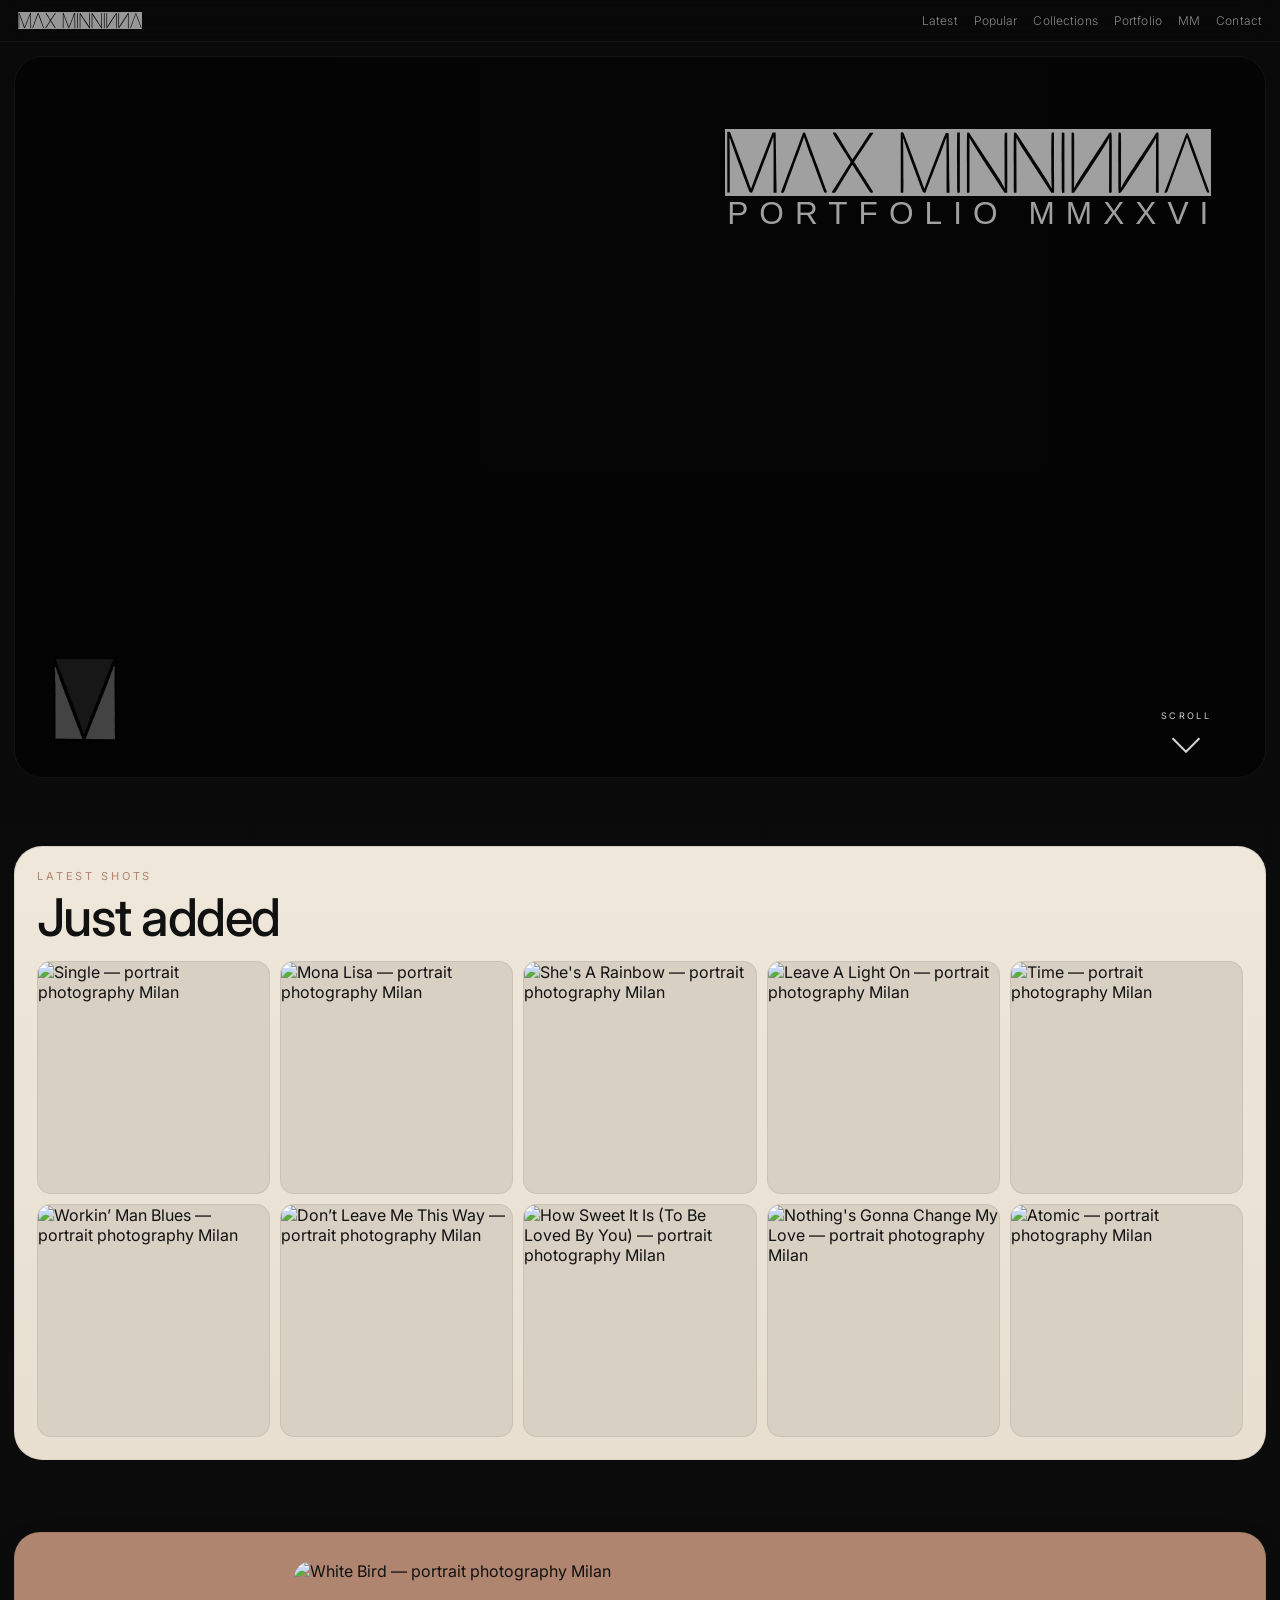
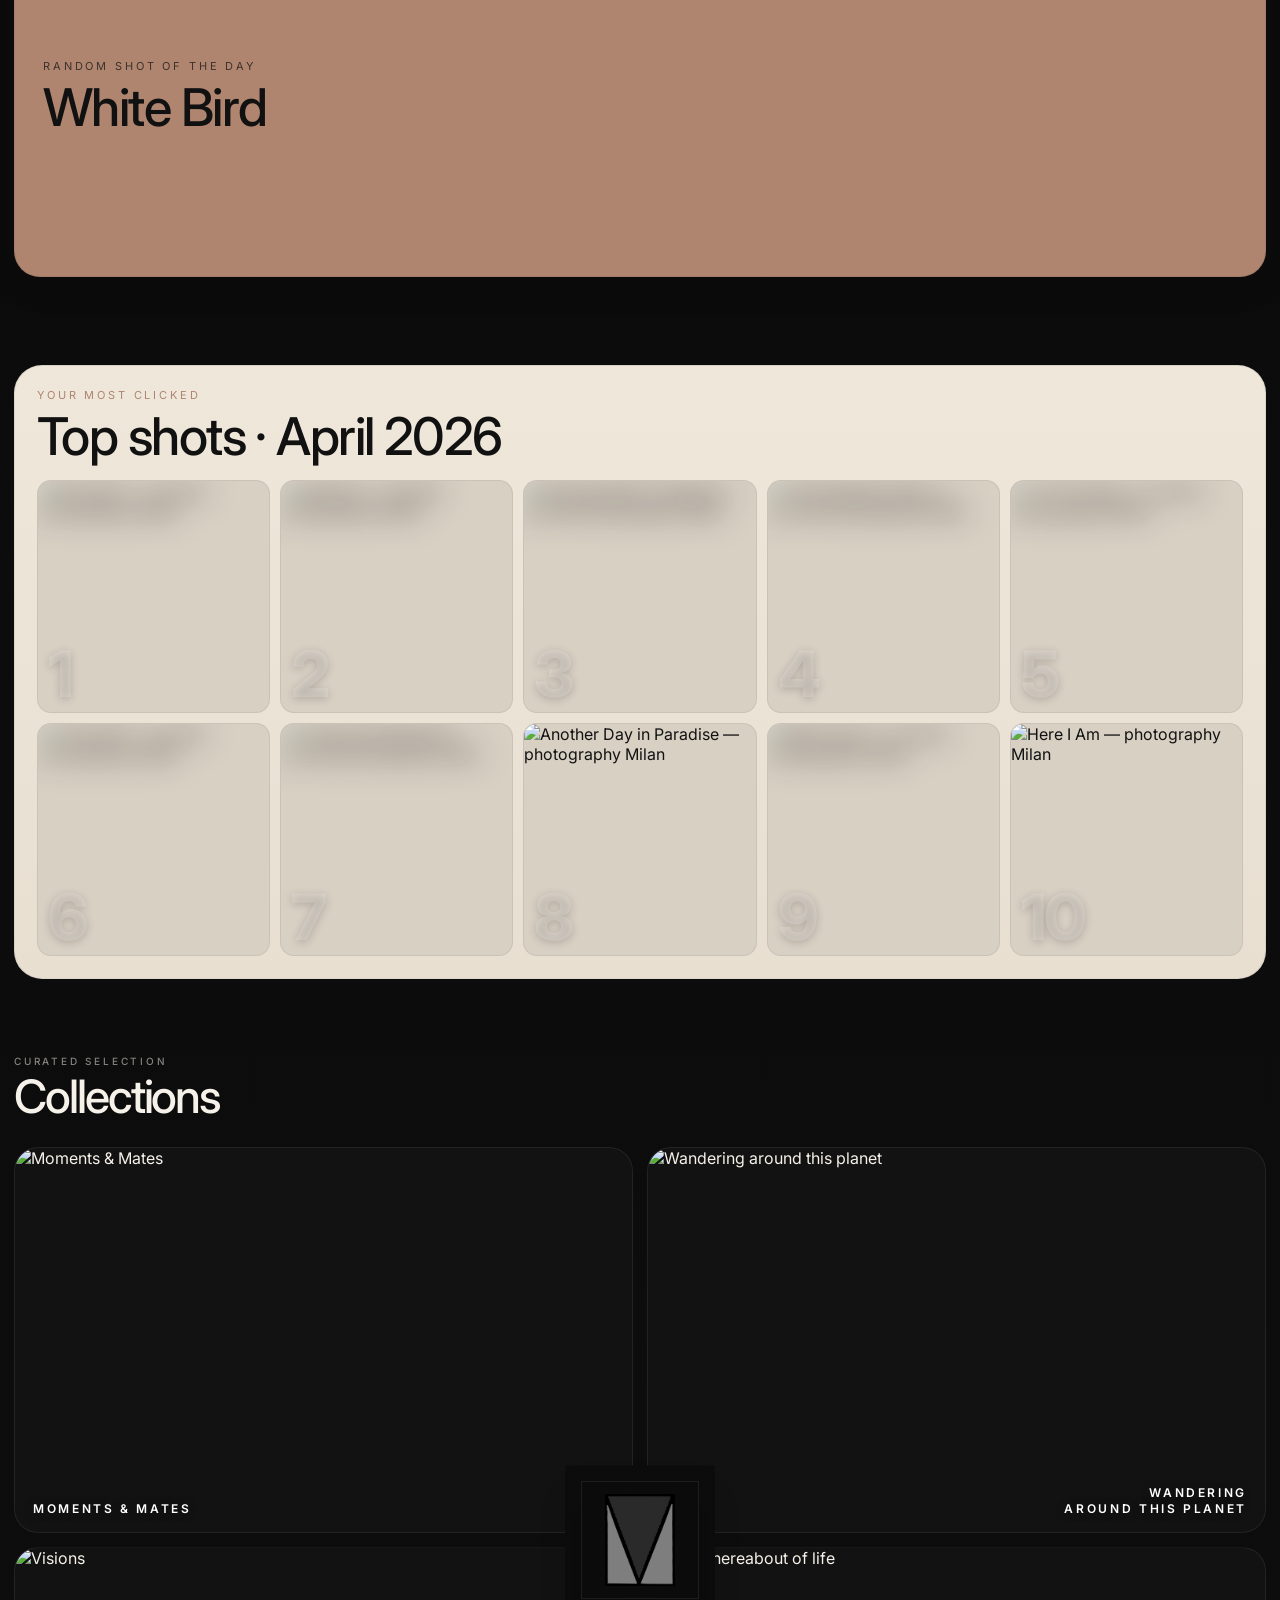
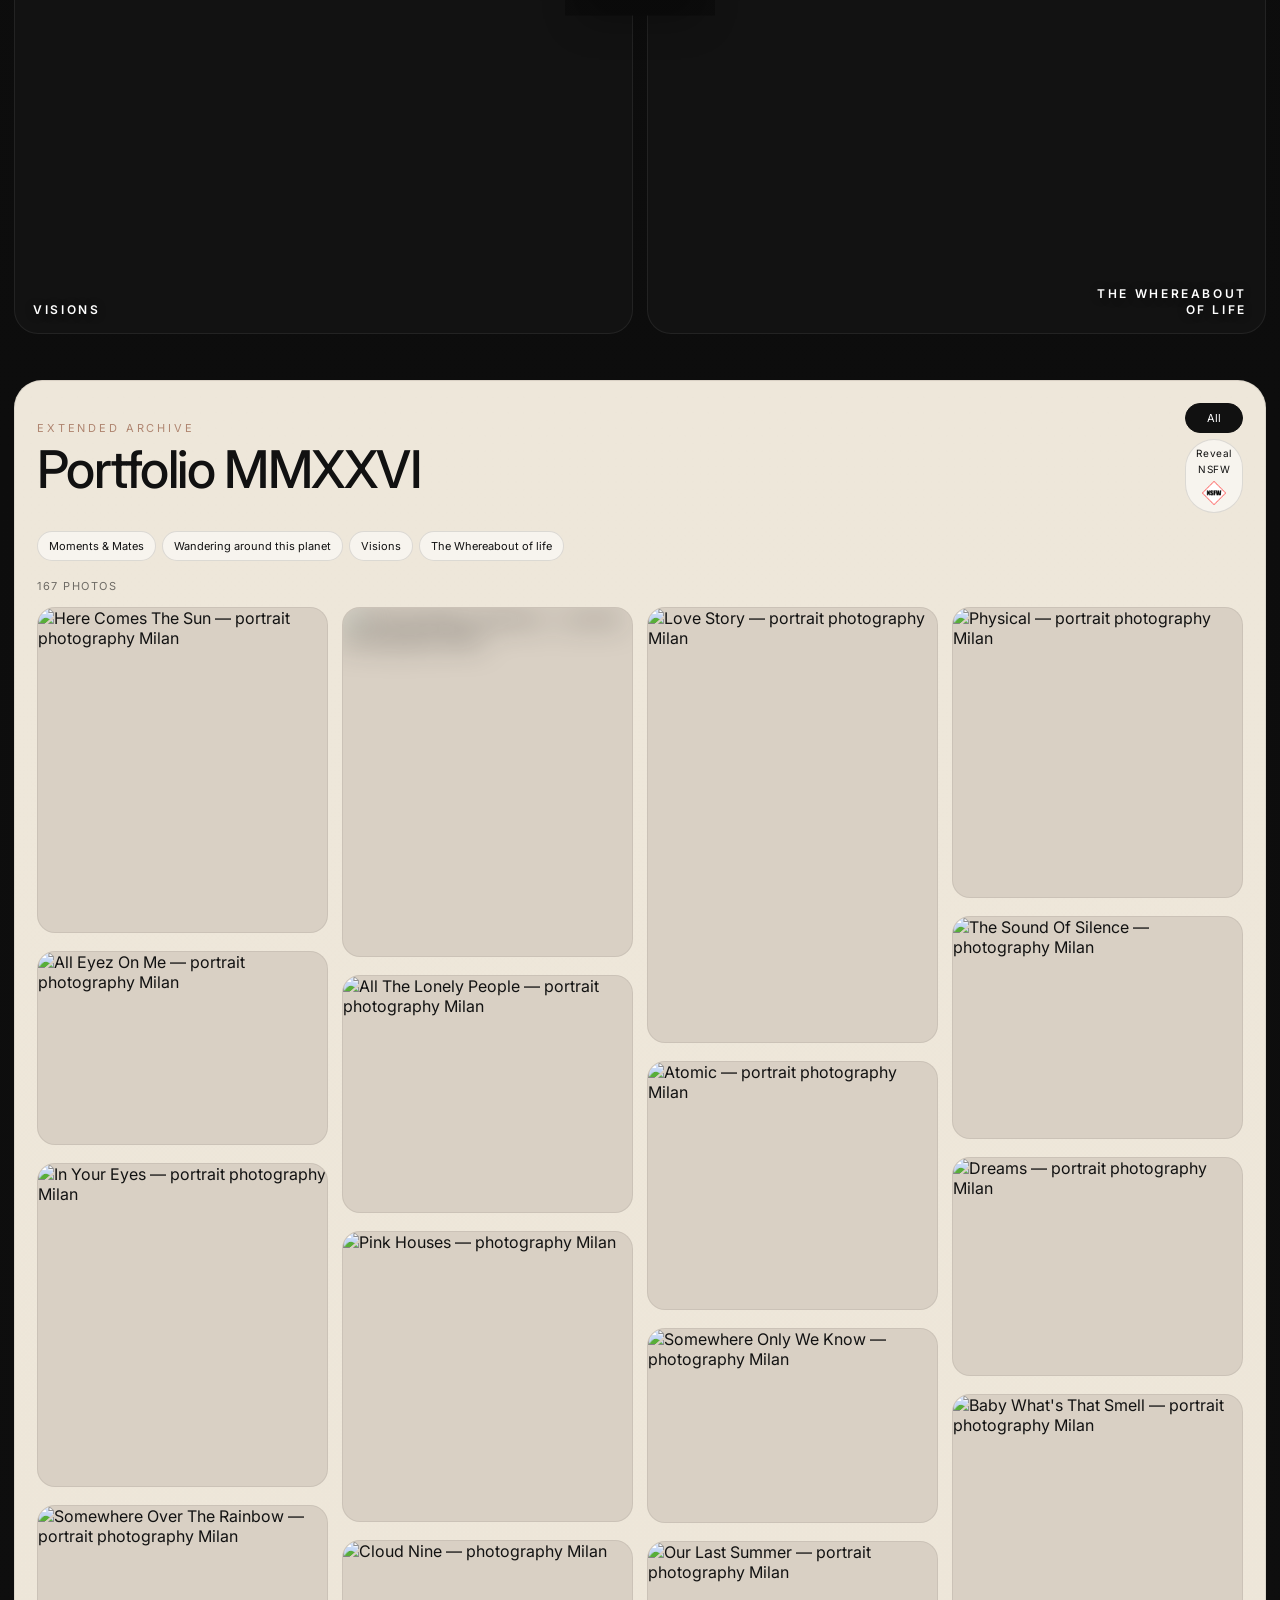
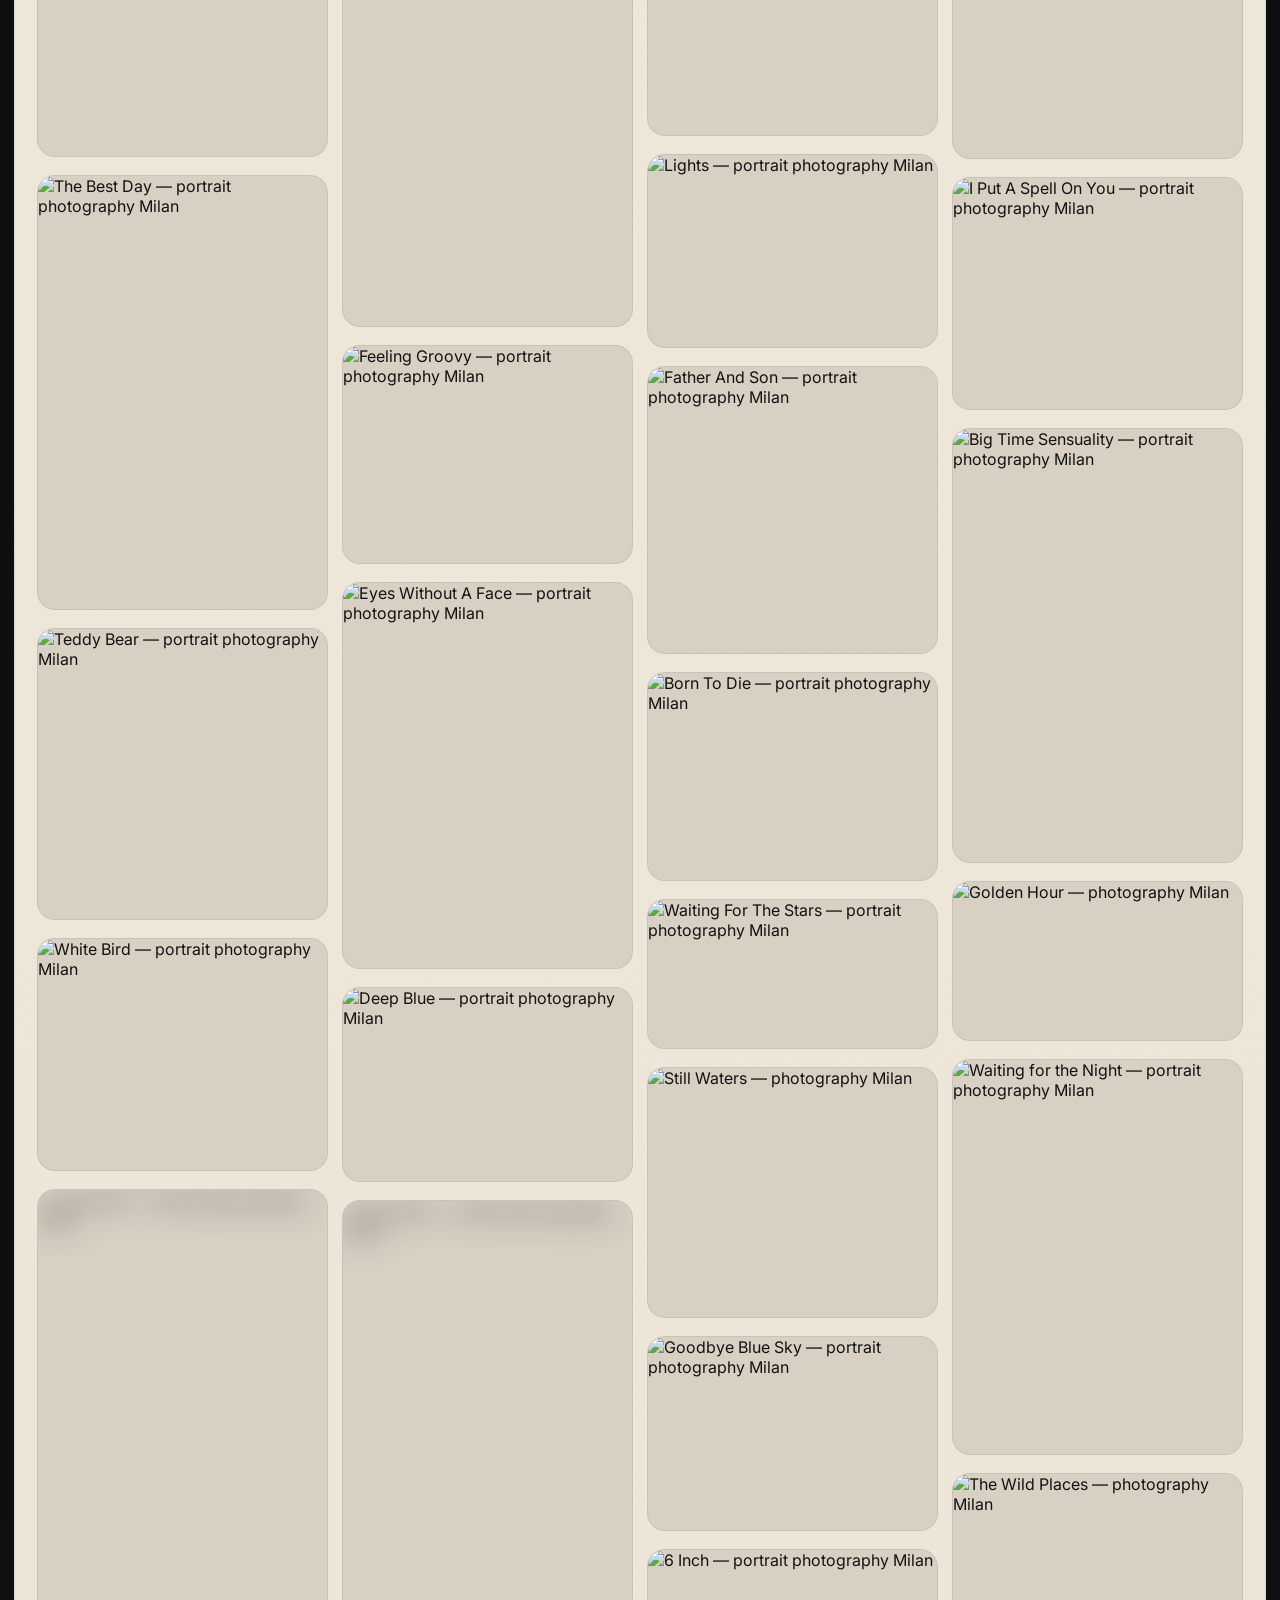
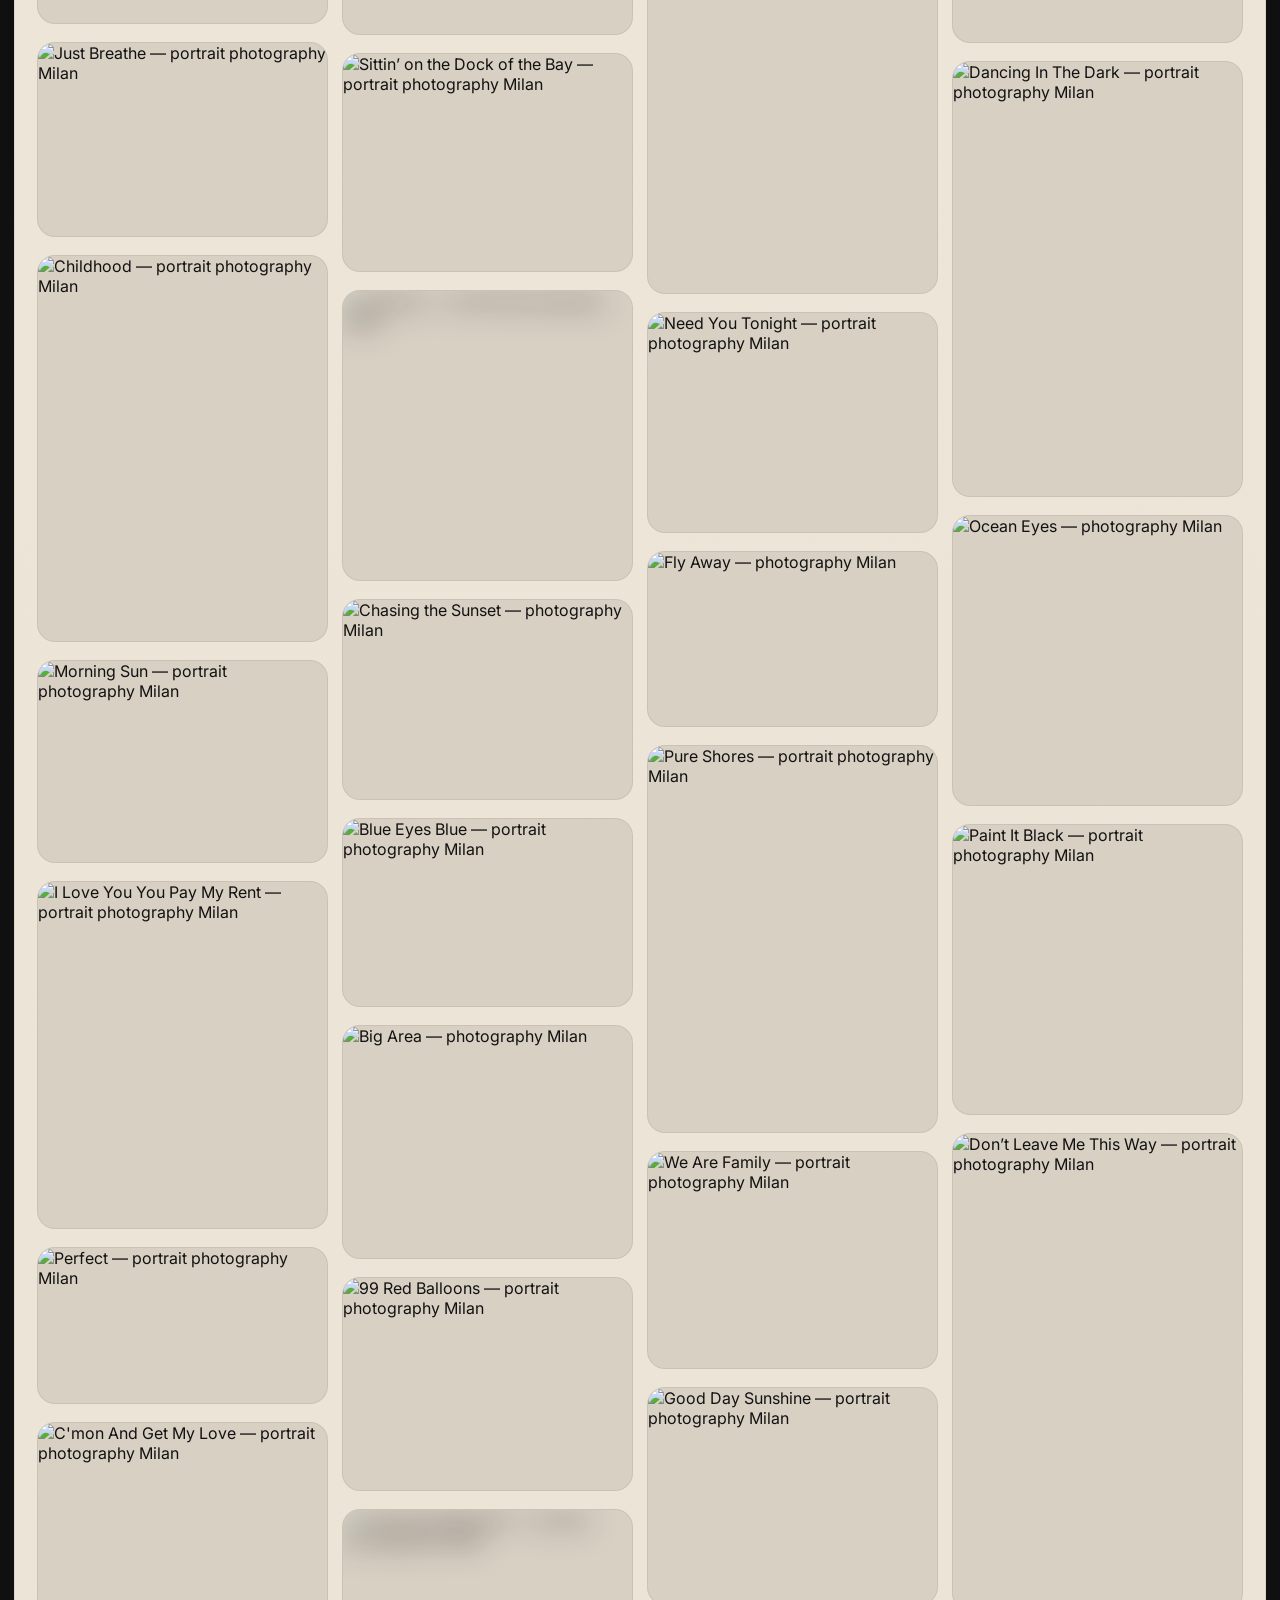
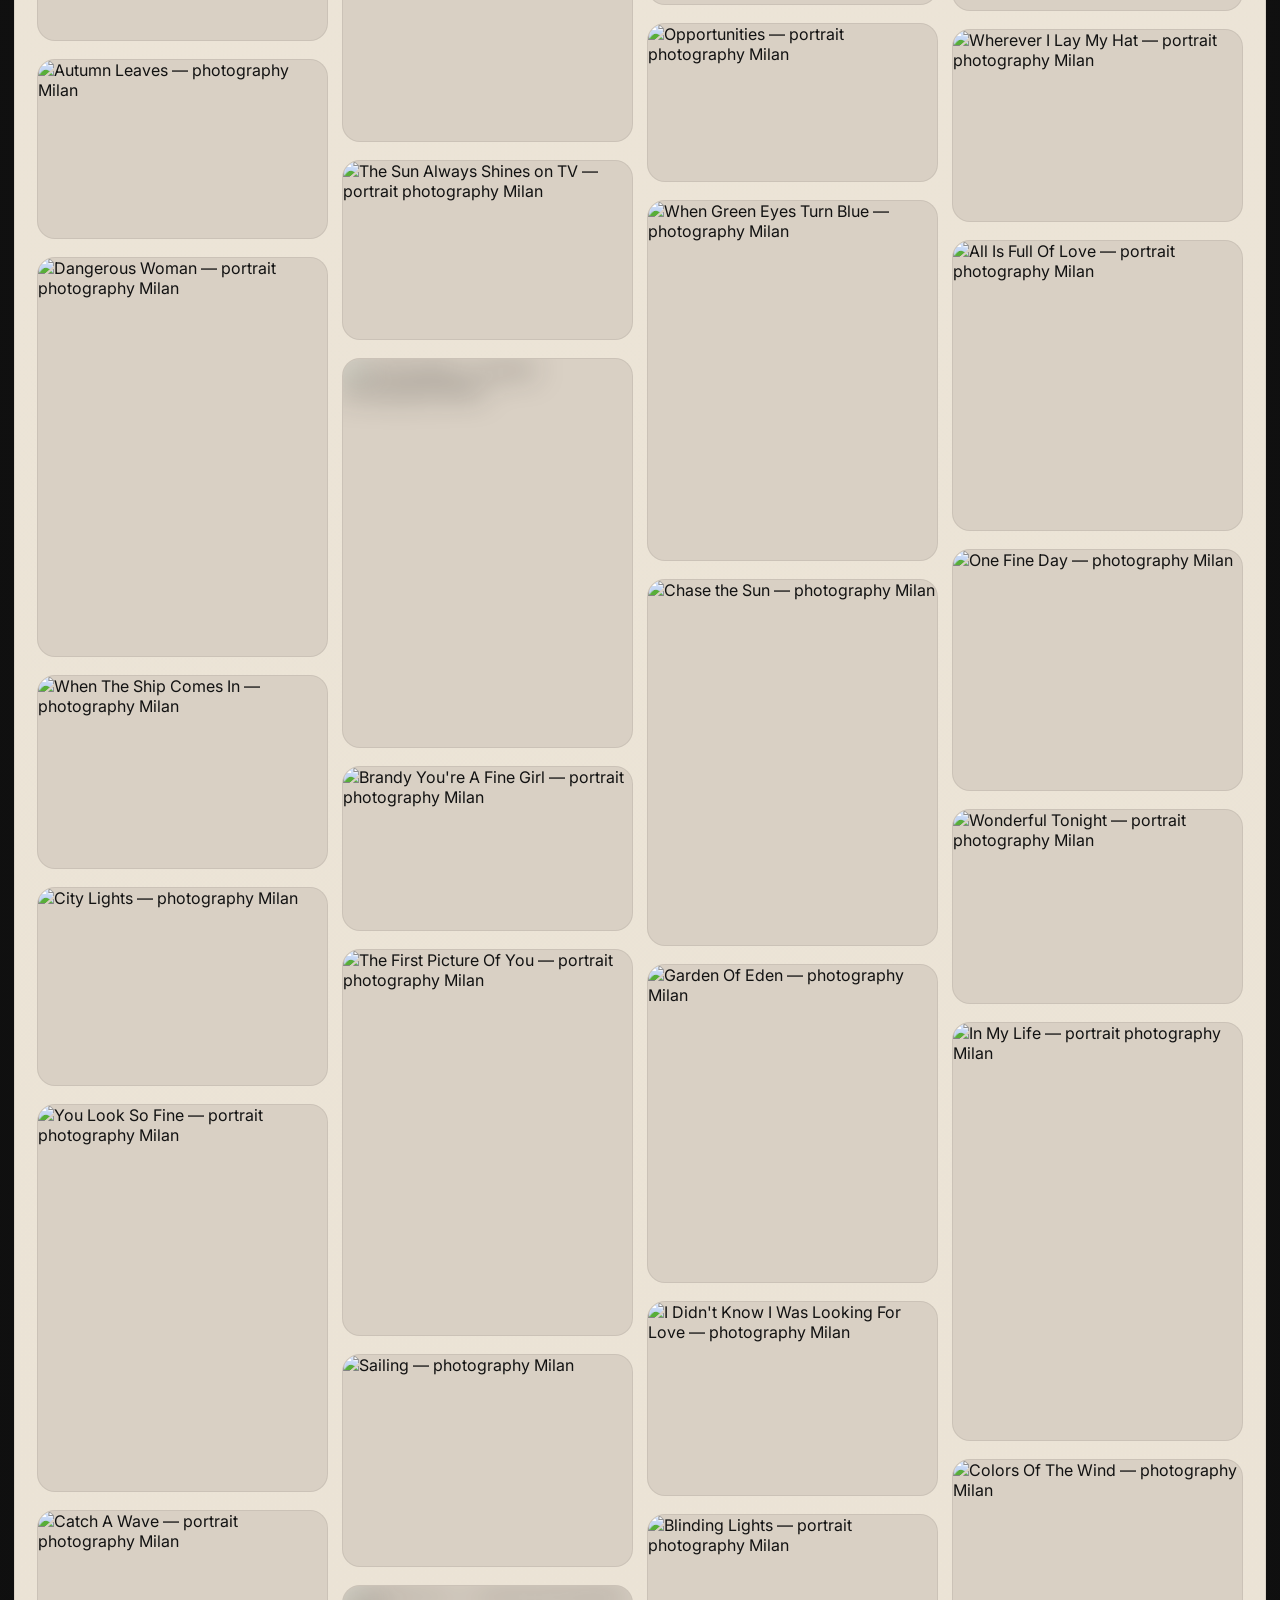
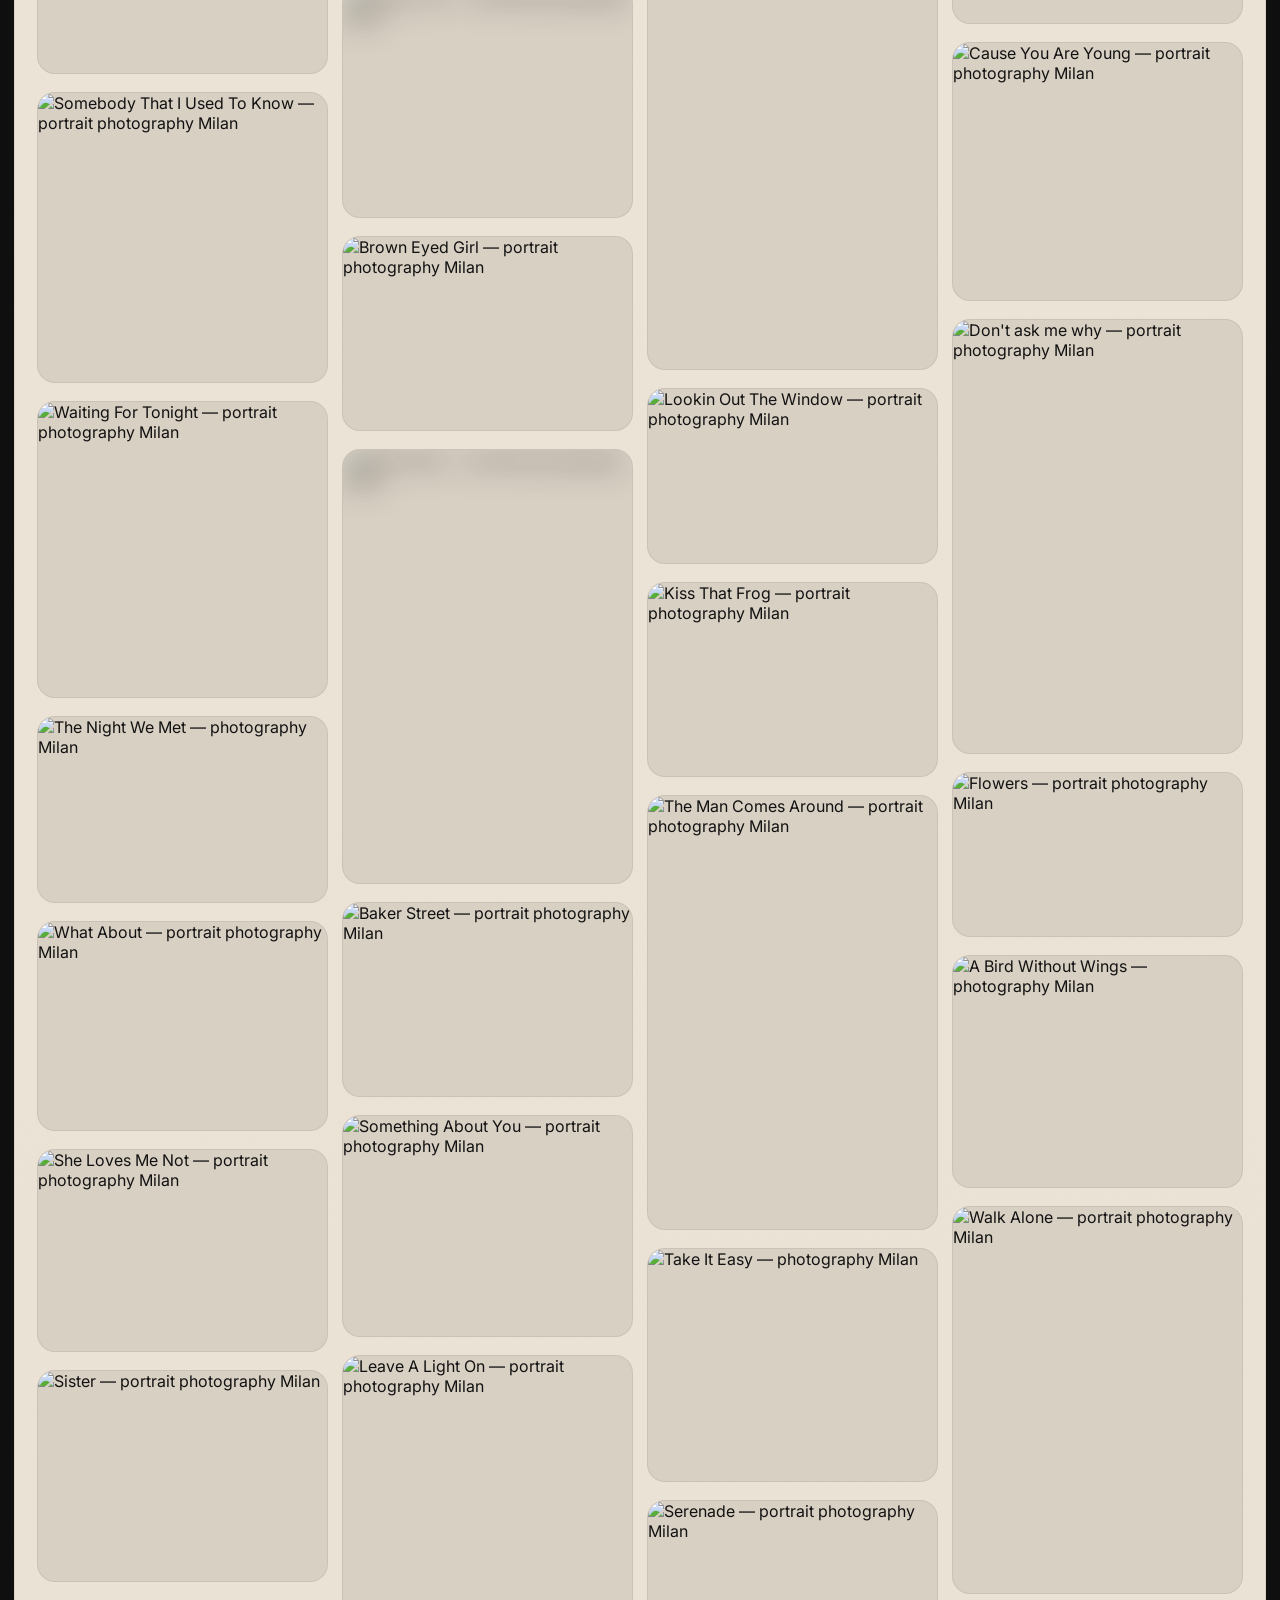
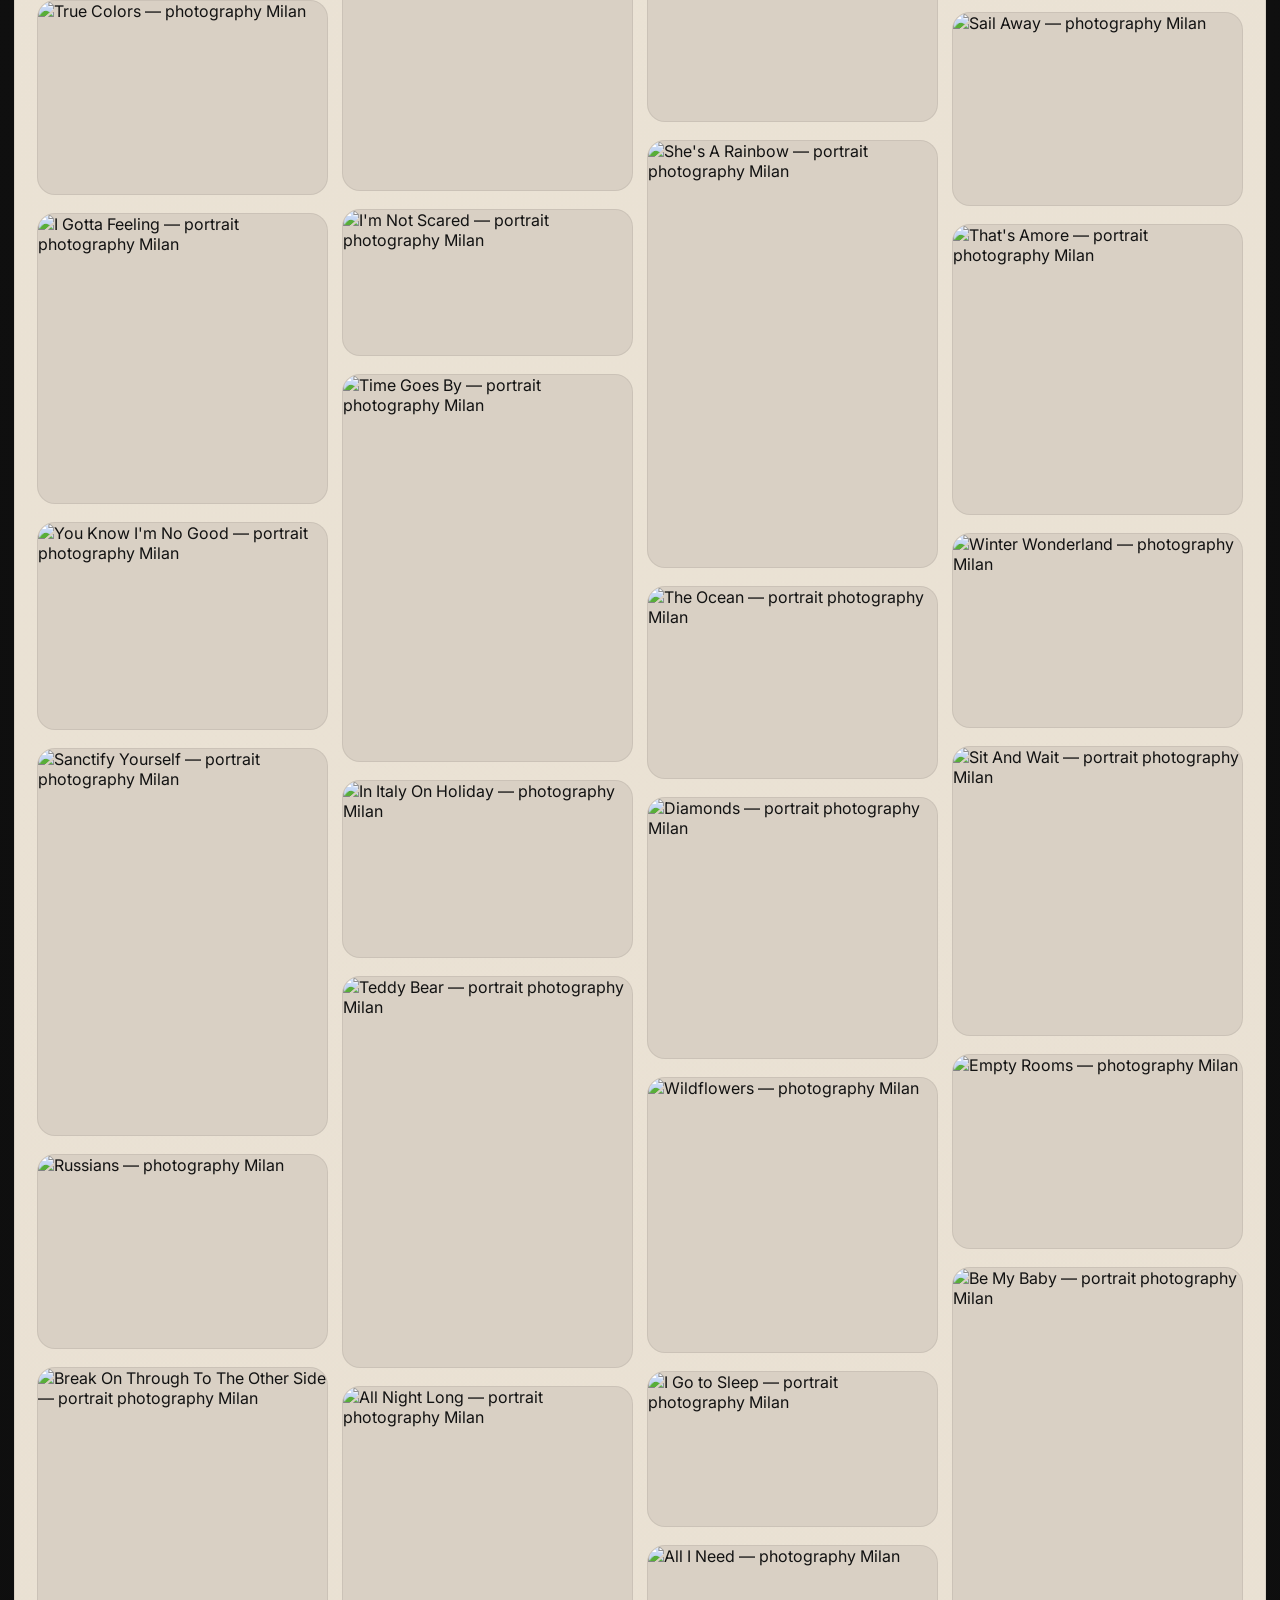
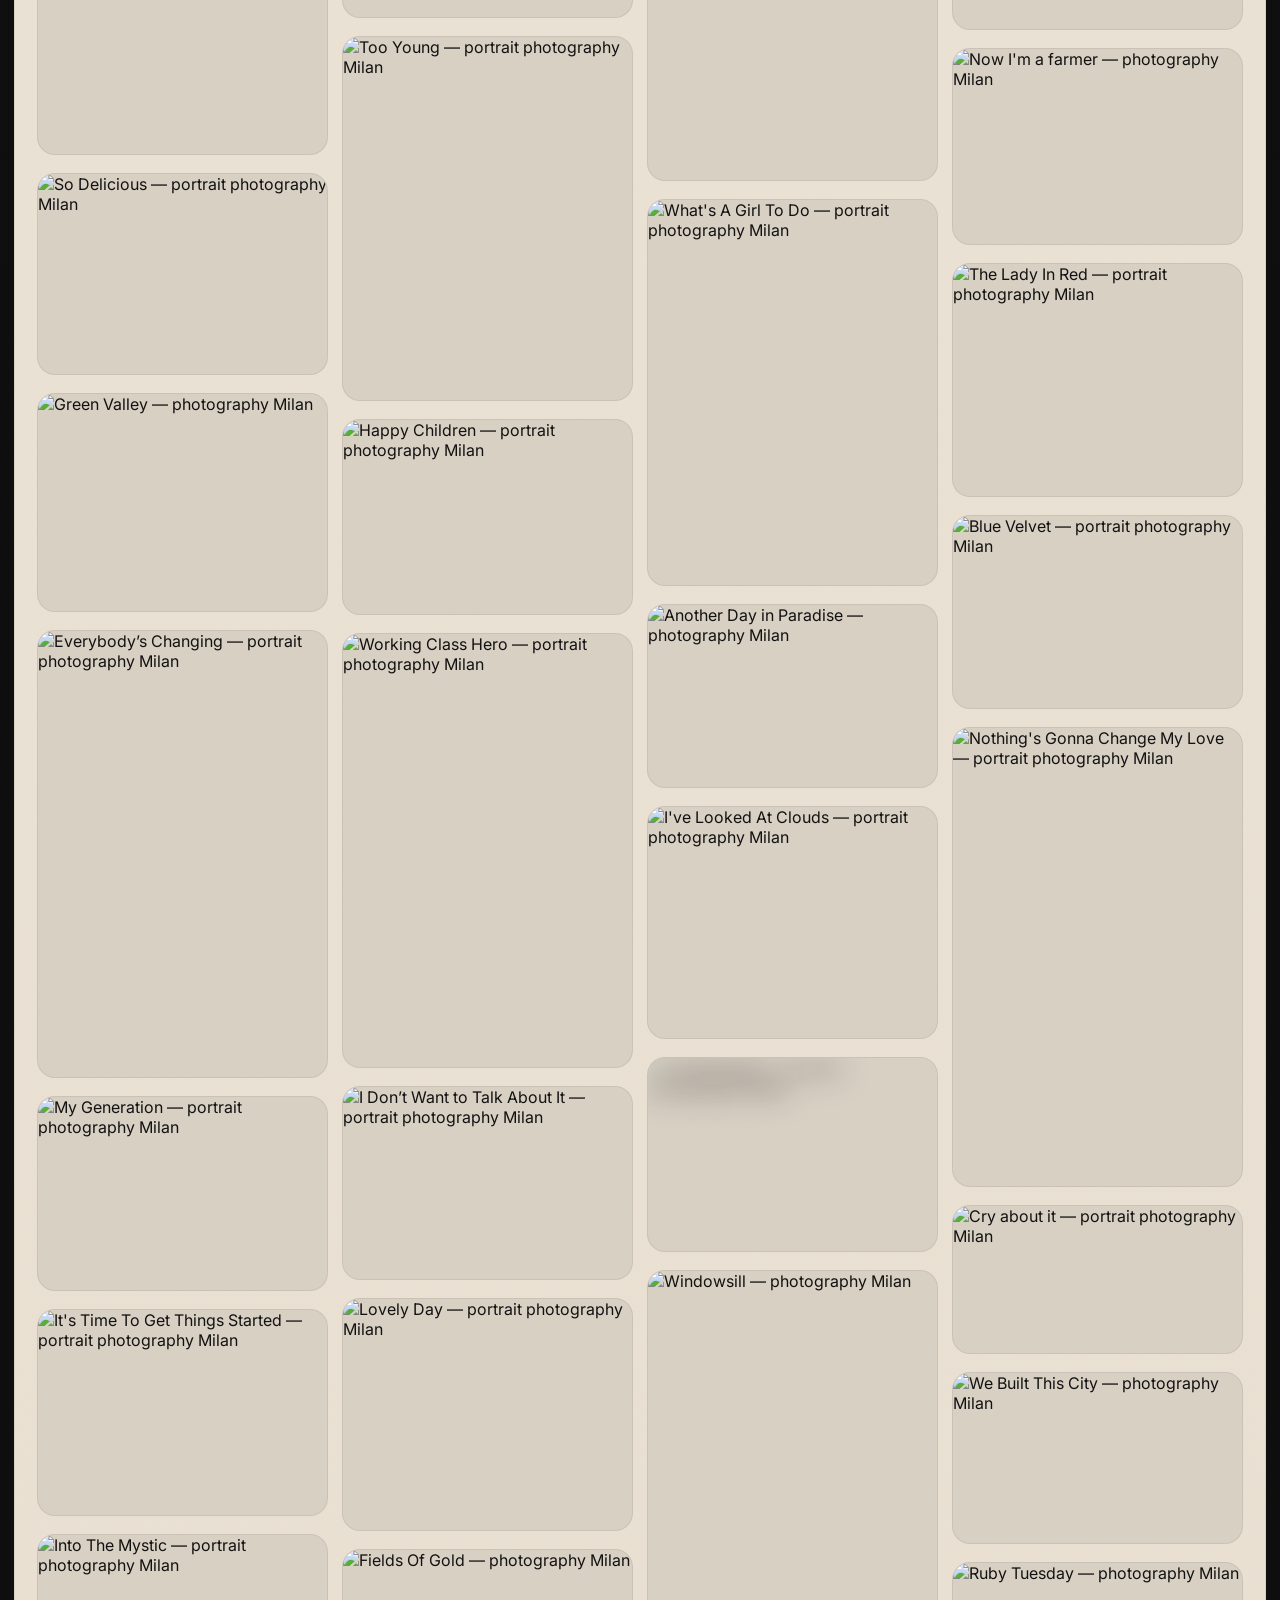
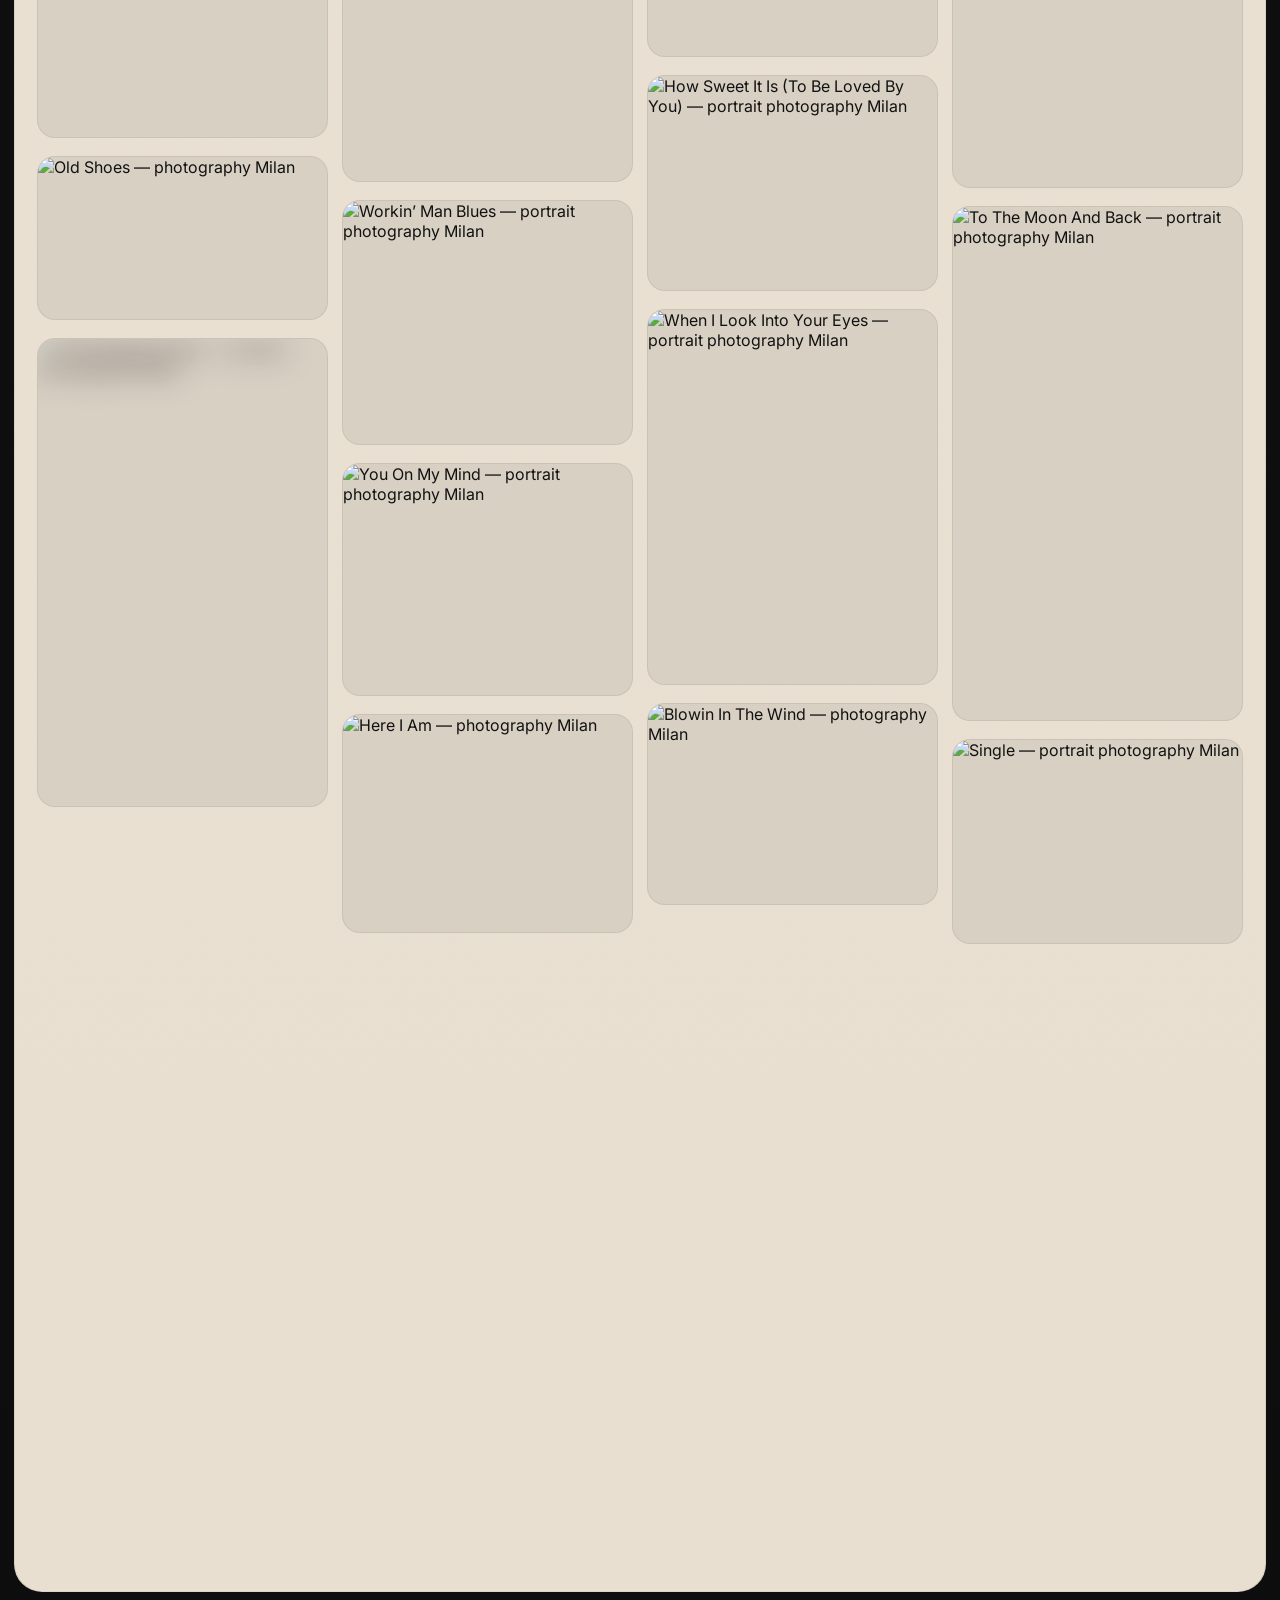
==== commit 47bc8dd2: "Update index.html" ====
--- a/index.html
+++ b/index.html
@@ -197,321 +197,105 @@
 }
 
 
-/* FIX: motto stays centered in its column; Musings CTA lives below the bio layout */
+/* ===== Musings layout: single source of truth ===== */
 #bio .bio-aside {
-  justify-content: center !important;
-  align-items: center !important;
-}
-
-#bio .bio-motto-wrap {
-  margin: 0 auto !important;
-  transform: none !important;
-}
-
-#bio .bio-musings-outro {
-  max-width: 1080px;
-  margin: 44px auto 0;
-  padding: 0;
-  display: flex;
-  justify-content: flex-end;
   position: relative;
-  z-index: 2;
-}
-
-#bio .bio-musings-outro .musings-link {
-  transform: translateX(-18px);
-}
-
+  overflow: visible;
+}
+/* Desktop: motto centered, musings bottom-right */
+@media (min-width: 901px) {
+  #bio .bio-aside {
+    position: relative;
+    display: flex;
+    flex-direction: column;
+    justify-content: center; /* motto al centro */
+    align-items: center;
+  }
+  #bio .bio-aside .bio-motto-wrap {
+    position: relative;
+    z-index: 1;
+    margin: 0;
+    transform: translateY(18px); /* aumenta per farlo scendere */
+  }
+  #bio .bio-aside .musings-link {
+    position: absolute;
+    right: 12px;
+    bottom: 16px;
+    margin: 0;
+    transform: none;
+    z-index: 1;
+    align-self: auto;
+  }
+}
+/* Tablet/mobile */
 @media (max-width: 900px) {
   #bio .bio-aside {
-    justify-content: center !important;
-    align-items: center !important;
-    margin-top: 18px;
-    margin-bottom: 10px;
-  }
-
-  #bio .bio-musings-outro {
-    width: calc(100% - 36px);
-    margin-top: 34px;
-    justify-content: flex-start;
-  }
-
-  #bio .bio-musings-outro .musings-link {
-    transform: none;
-  }
-}
-
-
-/* CORRECT: keep inside column, vertical balance */
-#bio .bio-aside {
-  display: flex;
-  flex-direction: column;
-  justify-content: center;
-  align-items: center;
-}
-
-/* push musings lower inside same column */
-#bio .bio-aside .musings-link {
-  margin-top: 40px; /* adjust 20–60 */
-}
-
-
-/* FINAL positioning: motto center, musings bottom-right */
-#bio .bio-aside {
-  display: flex;
-  flex-direction: column;
-  justify-content: center;
-  align-items: stretch;
-  position: relative;
-}
-
-#bio .bio-aside .musings-link {
-  position: absolute;
-  bottom: 0;
-  right: 0;
-  transform: translate(-15px, -15px);
-}
-
-
-/* Mobile fix: keep Musings lower and separated from the motto */
-@media (max-width: 900px) {
-  #bio .bio-aside {
+    display: grid;
+    grid-template-rows: auto auto;
+    justify-items: center;
+    align-items: center;
+    width: 100%;
+    min-height: 360px;
+    margin: 22px 0 28px;
+    padding: 28px 0 34px;
     position: relative;
-    min-height: 360px;
-    align-items: center;
-    justify-content: flex-start;
-    padding-bottom: 96px;
-  }
-
-  #bio .bio-aside .bio-motto-wrap {
-    margin-top: 12px !important;
-  }
-
-  #bio .bio-aside .musings-link {
-    position: absolute;
-    right: 18px;
-    bottom: 24px;
-    transform: none;
-  }
-}
-
-@media (max-width: 640px) {
-  #bio .bio-aside {
-    min-height: 340px;
-    padding-bottom: 108px;
-  }
-
-  #bio .bio-aside .musings-link {
-    right: 16px;
-    bottom: 28px;
-  }
-}
-
-
-/* FINAL FIX v2: no overlap desktop + keep background on mobile */
-#bio .bio-aside {
-  display: grid !important;
-  grid-template-rows: 1fr auto minmax(118px, 1fr) !important;
-  align-items: stretch !important;
-  justify-items: center !important;
-  position: relative !important;
-  overflow: visible !important;
-  padding: 0 0 18px !important;
-}
-
-#bio .bio-aside .bio-motto-wrap {
-  grid-row: 2 !important;
-  justify-self: center !important;
-  align-self: center !important;
-  margin: 0 !important;
-  transform: none !important;
-}
-
-#bio .bio-aside .musings-link {
-  grid-row: 3 !important;
-  position: static !important;
-  justify-self: end !important;
-  align-self: end !important;
-  margin: 0 12px 8px 0 !important;
-  transform: none !important;
-}
-
-/* tablet/mobile: keep the column background and make the CTA drop below the motto */
-@media (max-width: 900px) {
-  #bio .bio-aside {
-    display: grid !important;
-    grid-template-rows: auto 72px auto !important;
-    justify-content: center !important;
-    justify-items: center !important;
-    align-items: center !important;
-    width: 100% !important;
-    min-height: 360px !important;
-    margin: 22px 0 28px !important;
-    padding: 28px 0 34px !important;
-    position: relative !important;
-    overflow: visible !important;
-  }
-
-  #bio .bio-aside::before {
-    display: block !important;
-    content: '' !important;
-    position: absolute !important;
-    inset: -14% 4% -10% 4% !important;
-    background: url('assets/philosographer_bokeh.jpg') center 42% / cover no-repeat !important;
-    opacity: .28 !important;
-    -webkit-mask-image: radial-gradient(ellipse 70% 64% at 50% 50%, black 22%, rgba(0,0,0,.75) 52%, transparent 82%) !important;
-    mask-image: radial-gradient(ellipse 70% 64% at 50% 50%, black 22%, rgba(0,0,0,.75) 52%, transparent 82%) !important;
-    pointer-events: none !important;
-    z-index: 0 !important;
-    mix-blend-mode: screen !important;
-  }
-
-  #bio .bio-aside .bio-motto-wrap {
-    grid-row: 1 !important;
-    max-width: 220px !important;
-    margin: 0 auto !important;
-    z-index: 1 !important;
-  }
-
-  #bio .bio-aside .musings-link {
-    grid-row: 3 !important;
-    justify-self: end !important;
-    align-self: end !important;
-    margin: 0 22px 0 0 !important;
-    position: relative !important;
-    z-index: 1 !important;
-    transform: none !important;
-  }
-}
-
-@media (max-width: 640px) {
-  #bio .bio-aside {
-    min-height: 350px !important;
-    grid-template-rows: auto 76px auto !important;
-    padding-bottom: 38px !important;
-  }
-
-  #bio .bio-aside .musings-link {
-    margin-right: 18px !important;
-  }
-}
-
-
-/* --- FIX v3 --- */
-
-/* DESKTOP: push musings slightly lower */
-#bio .bio-aside .musings-link {
-  margin-bottom: 18px !important;
-}
-
-/* MOBILE: restore background properly */
-@media (max-width: 900px) {
-
-  #bio .bio-aside {
-    position: relative !important;
-    background: none !important;
-  }
-
-  #bio .bio-aside::before {
-    content: '' !important;
-    position: absolute !important;
-    inset: -20% 0 -20% 0 !important;
-    background: url('assets/philosographer_bokeh.jpg') center / cover no-repeat !important;
-    opacity: .25 !important;
-    z-index: 0 !important;
-    display: block !important;
-  }
-
-  #bio .bio-aside .bio-motto-wrap,
-  #bio .bio-aside .musings-link {
-    position: relative !important;
-    z-index: 1 !important;
-  }
-
-  #bio .bio-aside .musings-link {
-    margin-top: 40px !important;
-  }
-}
-
-@media (max-width: 640px) {
-  #bio .bio-aside::before {
-    inset: -25% 0 -25% 0 !important;
-    opacity: .28 !important;
-  }
-
-  #bio .bio-aside .musings-link {
-    margin-top: 48px !important;
-  }
-}
-
-
-/* FINAL CLEAN FIX */
-
-/* desktop spacing */
-#bio .bio-aside .musings-link {
-  position: absolute;
-  right: 0;
-  bottom: 40px;
-  transform: translate(-15px, 0);
-}
-
-/* mobile background fix */
-@media (max-width: 900px) {
-  #bio .bio-aside {
-    position: relative;
-  }
-
+    overflow: visible;
+  }
   #bio .bio-aside::before {
     content: '';
     position: absolute;
-    inset: -20% -10%;
-    background: url('assets/philosographer_bokeh.jpg') center / cover no-repeat;
+    inset: -14% 4% -10% 4%;
+    background: url('assets/philosographer_bokeh.jpg') center 42% / cover no-repeat;
     opacity: .28;
+    -webkit-mask-image: radial-gradient(ellipse 70% 64% at 50% 50%, black 22%, rgba(0,0,0,.75) 52%, transparent 82%);
+    mask-image: radial-gradient(ellipse 70% 64% at 50% 50%, black 22%, rgba(0,0,0,.75) 52%, transparent 82%);
+    pointer-events: none;
     z-index: 0;
-    -webkit-mask-image: none;
-    mask-image: none;
-  }
-
-  #bio .bio-motto-wrap,
+    mix-blend-mode: screen;
+  }
+  #bio .bio-aside .bio-motto-wrap {
+    grid-row: 1;
+    max-width: 220px;
+    margin: 0 auto;
+    position: relative;
+    z-index: 1;
+    transform: none;
+  }
+  #bio .bio-aside .musings-link {
+    grid-row: 2;
+    justify-self: end;
+    align-self: end;
+    margin: 40px 22px 0 0;
+    position: relative;
+    transform: none;
+    z-index: 1;
+  }
+}
+@media (max-width: 640px) {
+  #bio .bio-aside {
+    min-height: 350px;
+    padding-bottom: 38px;
+  }
+  #bio .bio-aside .musings-link {
+    margin: 48px 18px 0 0;
+  }
+}
+
+/* --- final stacking + desktop bg fix --- */
+
+/* Desktop: disable pseudo background */
+@media (min-width: 901px) {
+  #bio .bio-aside::before {
+    content: none;
+  }
+}
+
+/* Mobile: ensure proper stacking */
+@media (max-width: 900px) {
+  #bio .bio-aside .bio-motto-wrap,
   #bio .bio-aside .musings-link {
     position: relative;
     z-index: 1;
-  }
-
-  #bio .bio-aside .musings-link {
-    margin-top: 50px;
-    position: relative;
-    bottom: auto;
-    right: auto;
-    transform: none;
-  }
-}
-
-
-/* REAL DESKTOP SPACING: create actual vertical space inside the column */
-@media (min-width: 901px) {
-  #bio .bio-aside {
-    display: flex !important;
-    flex-direction: column !important;
-    justify-content: center !important;
-    align-items: center !important;
-    gap: 96px !important;
-    position: relative !important;
-  }
-
-  #bio .bio-aside .bio-motto-wrap {
-    position: relative !important;
-    margin: 0 !important;
-    transform: none !important;
-  }
-
-  #bio .bio-aside .musings-link {
-    position: relative !important;
-    right: auto !important;
-    bottom: auto !important;
-    align-self: flex-end !important;
-    margin: 0 12px 0 0 !important;
-    transform: none !important;
   }
 }
 </style></head>
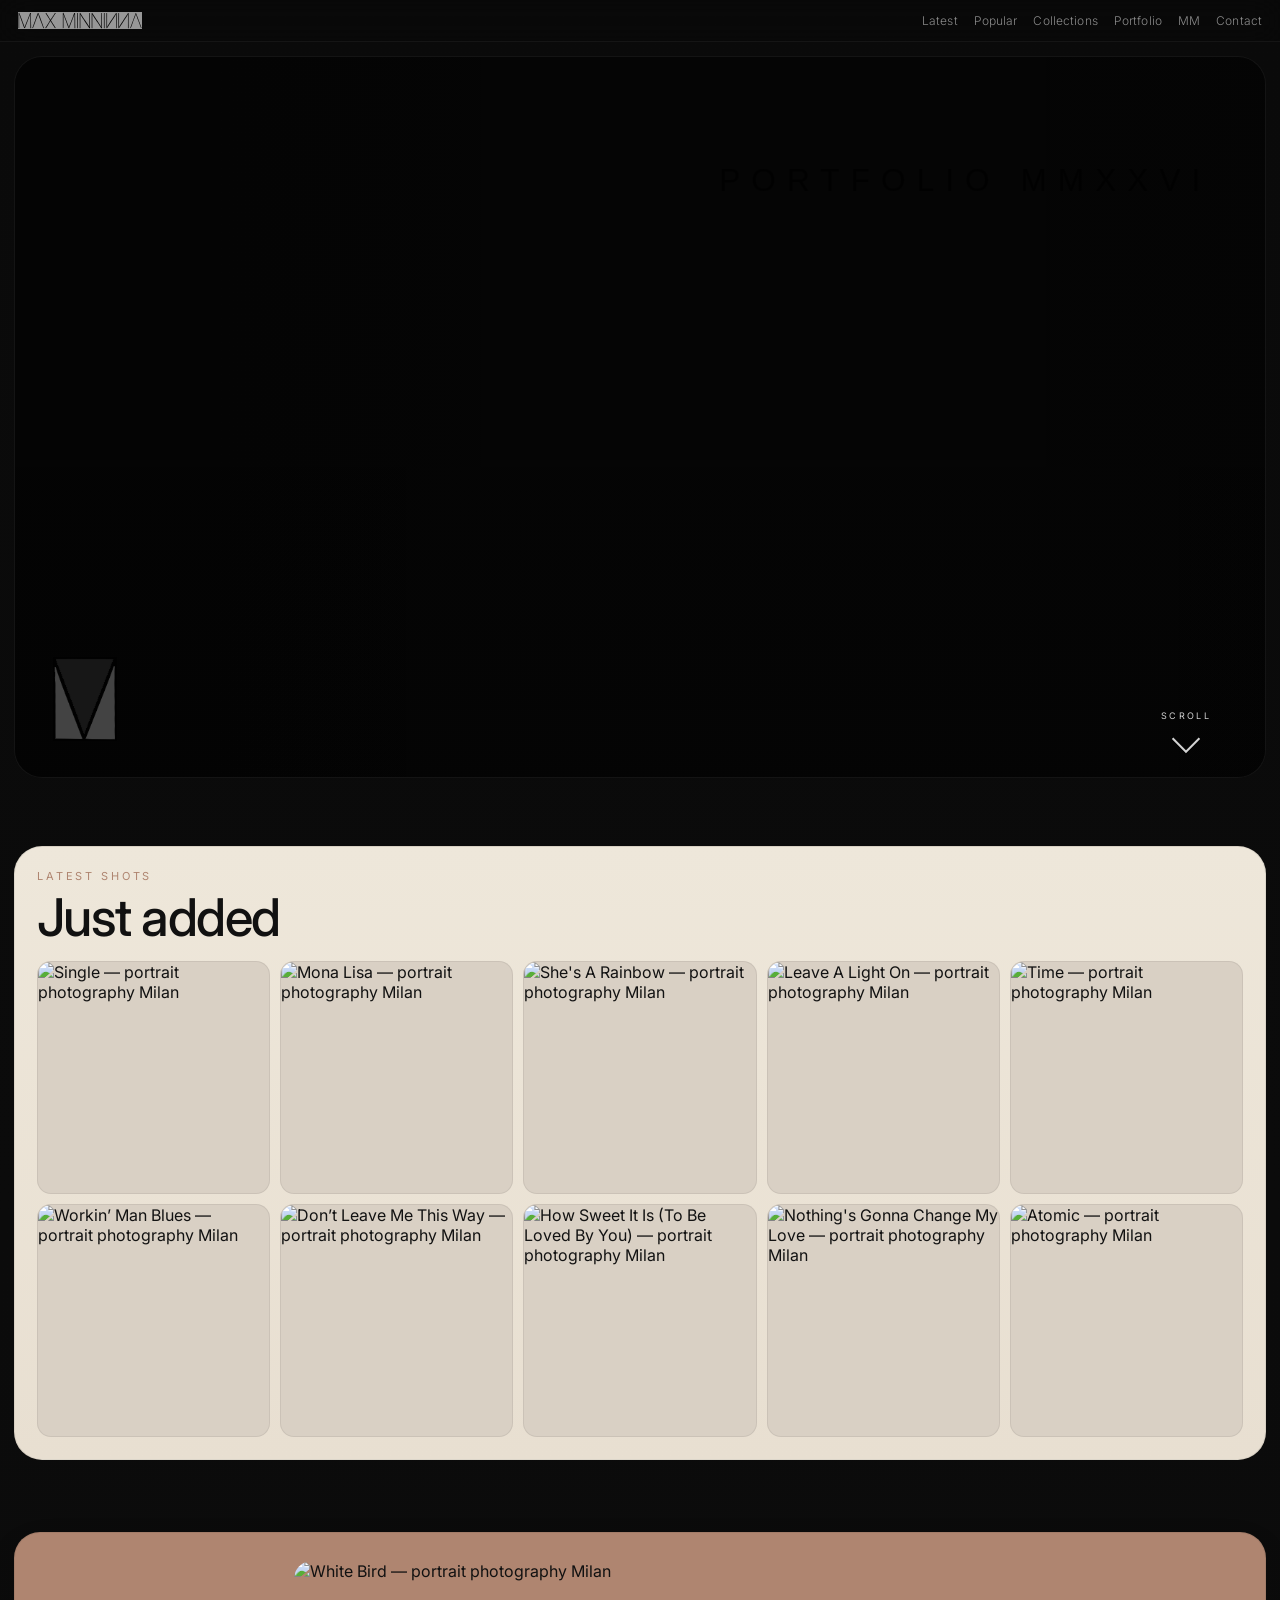
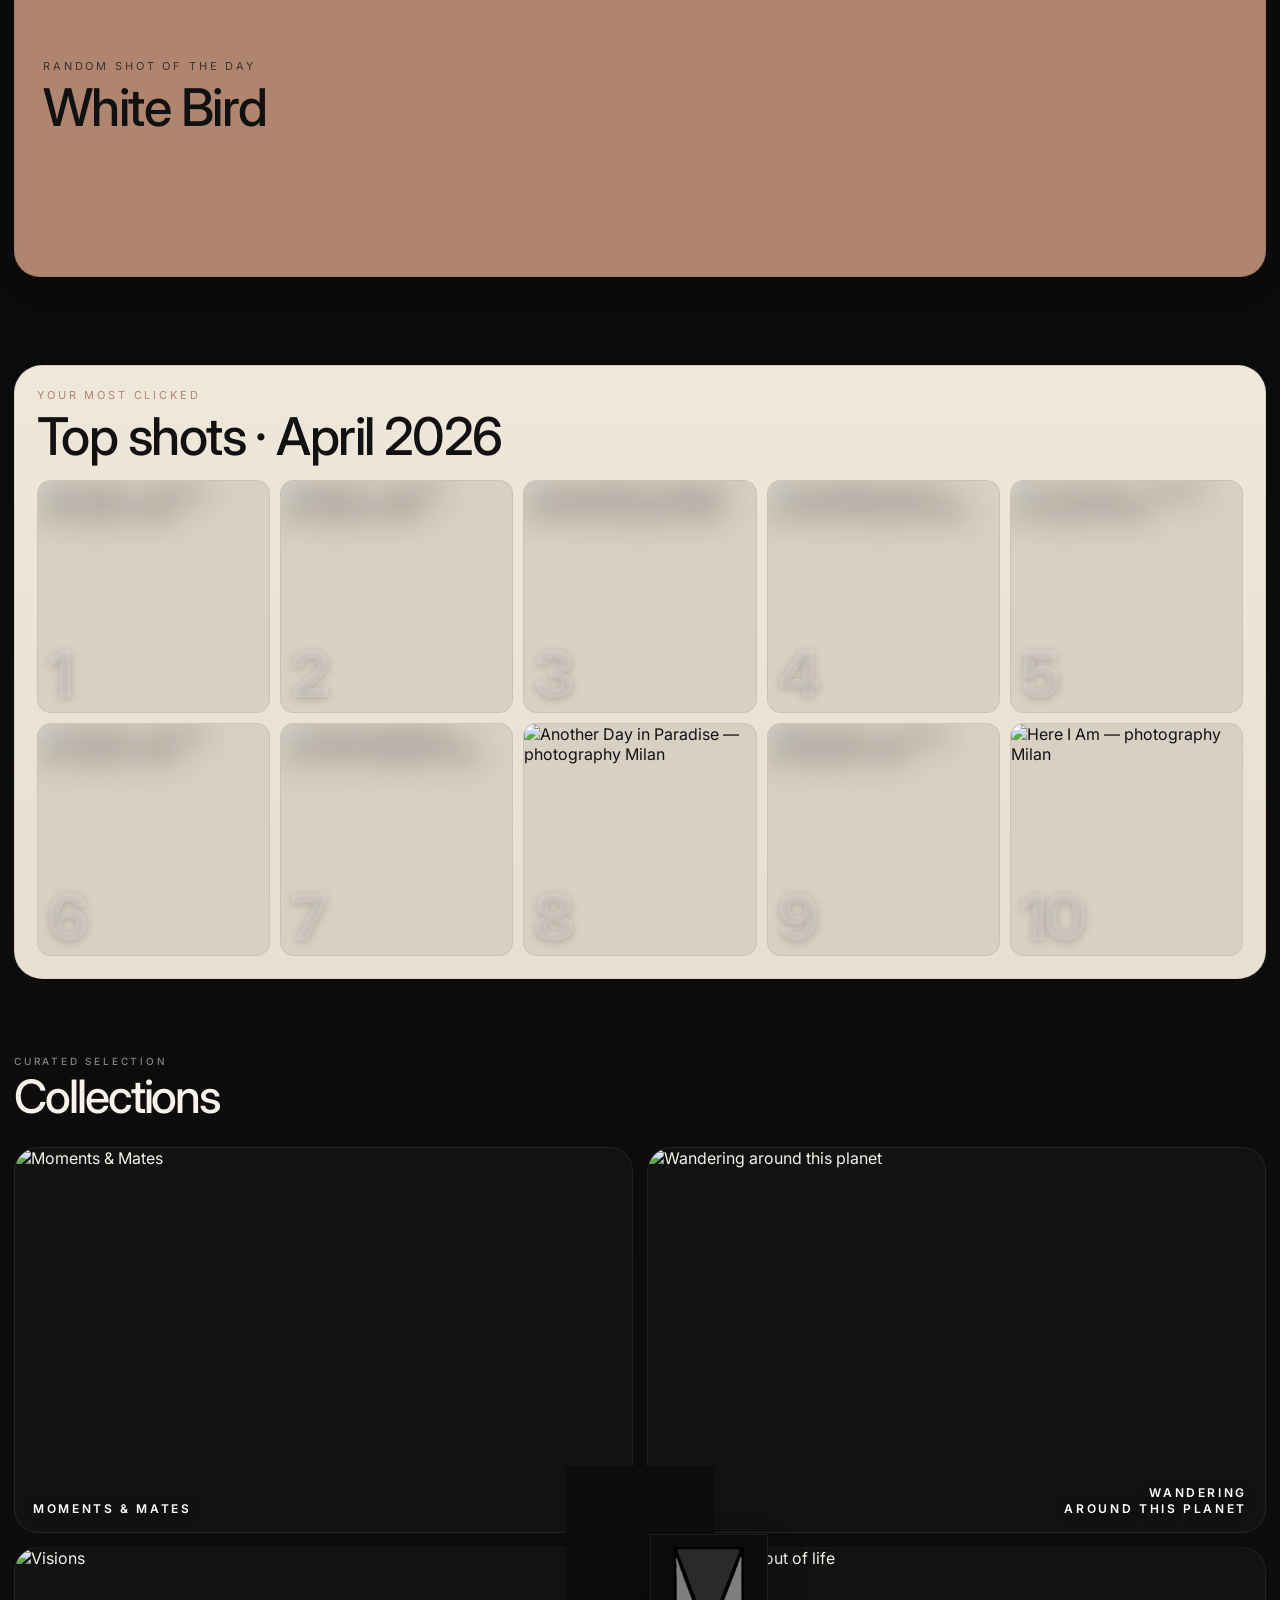
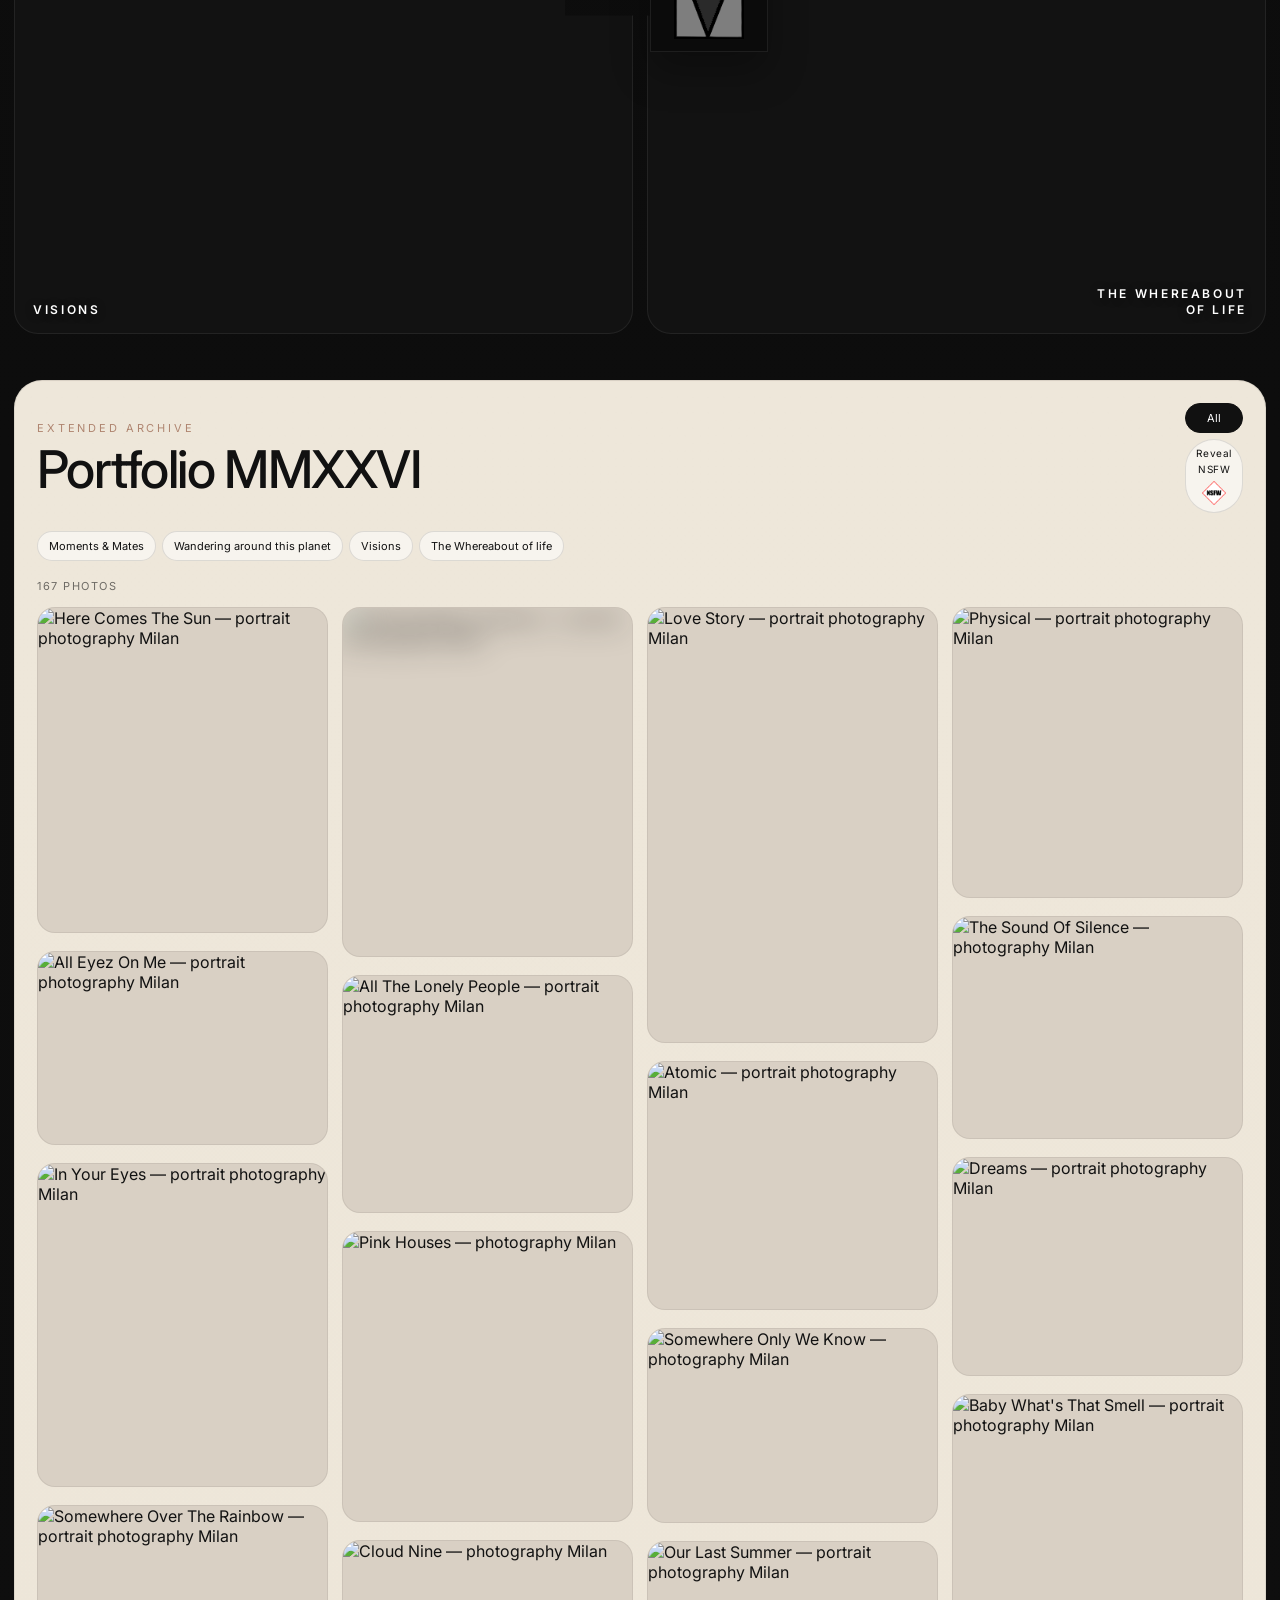
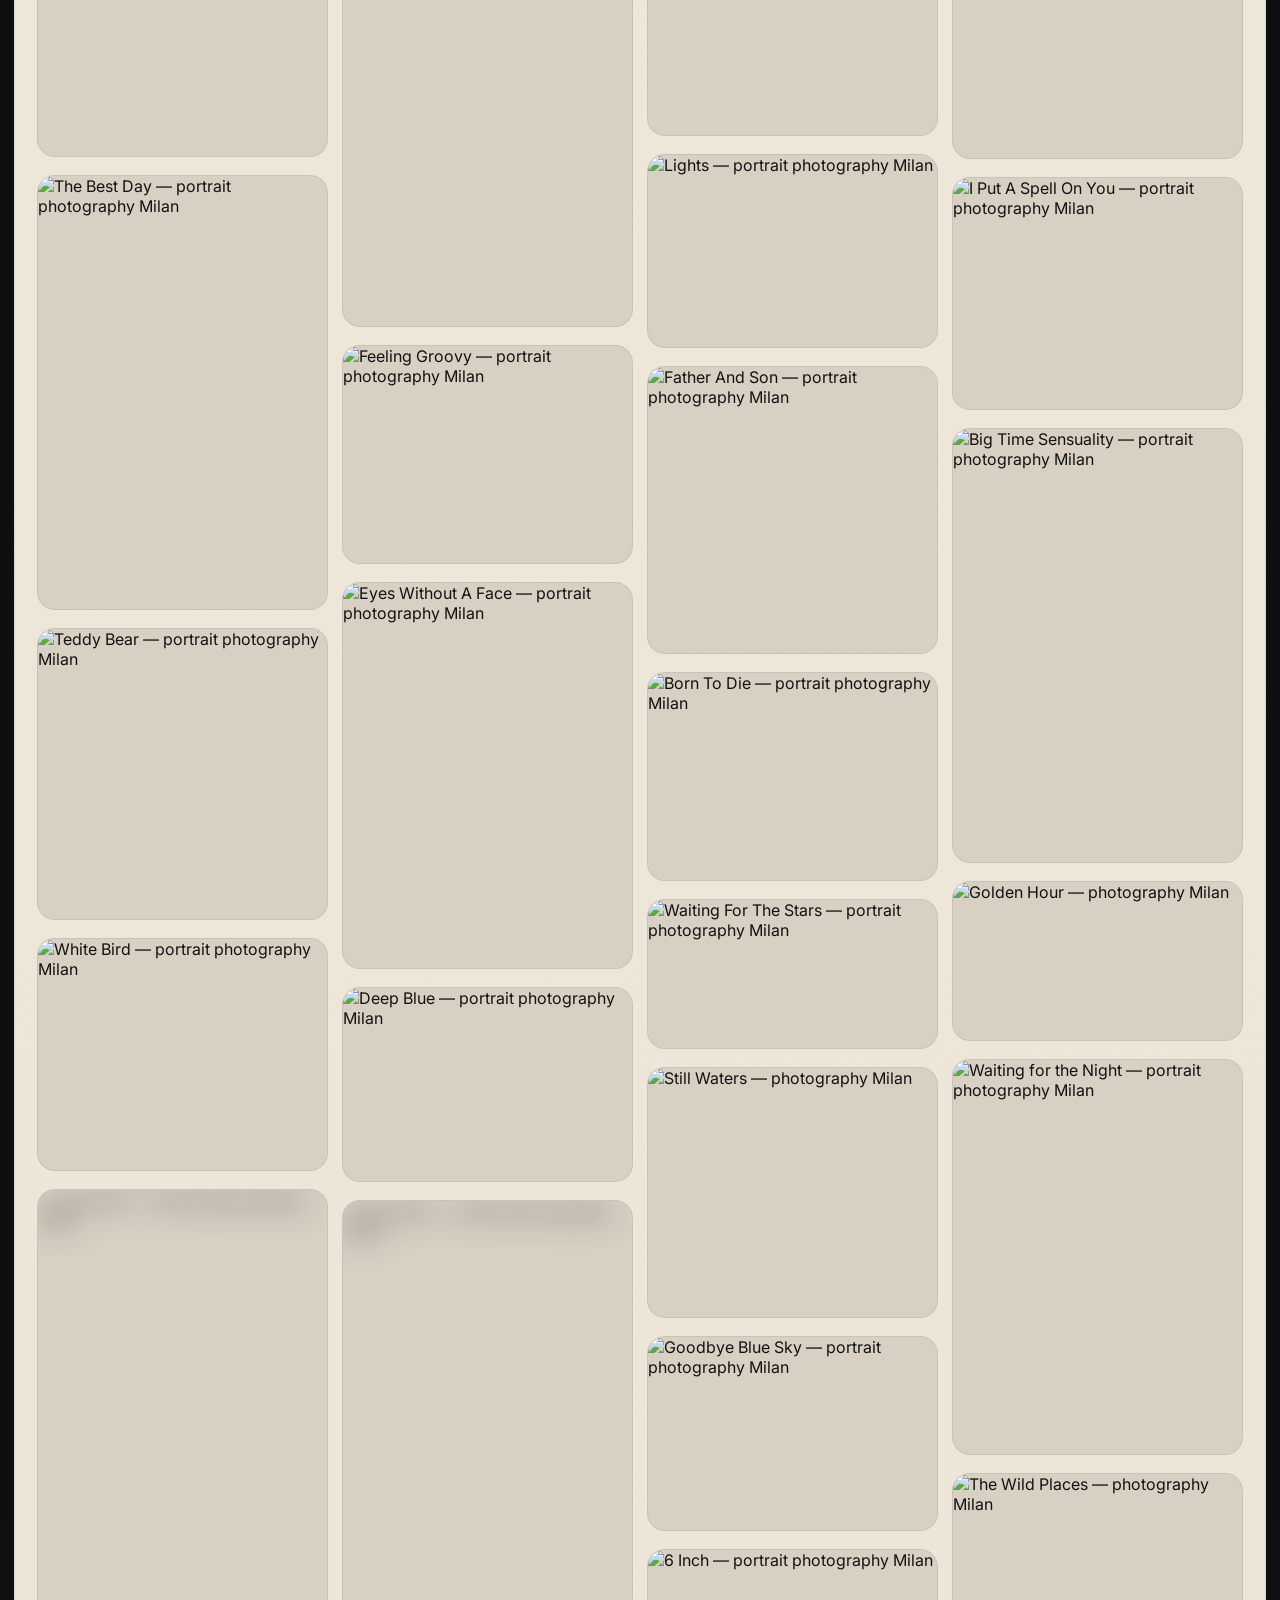
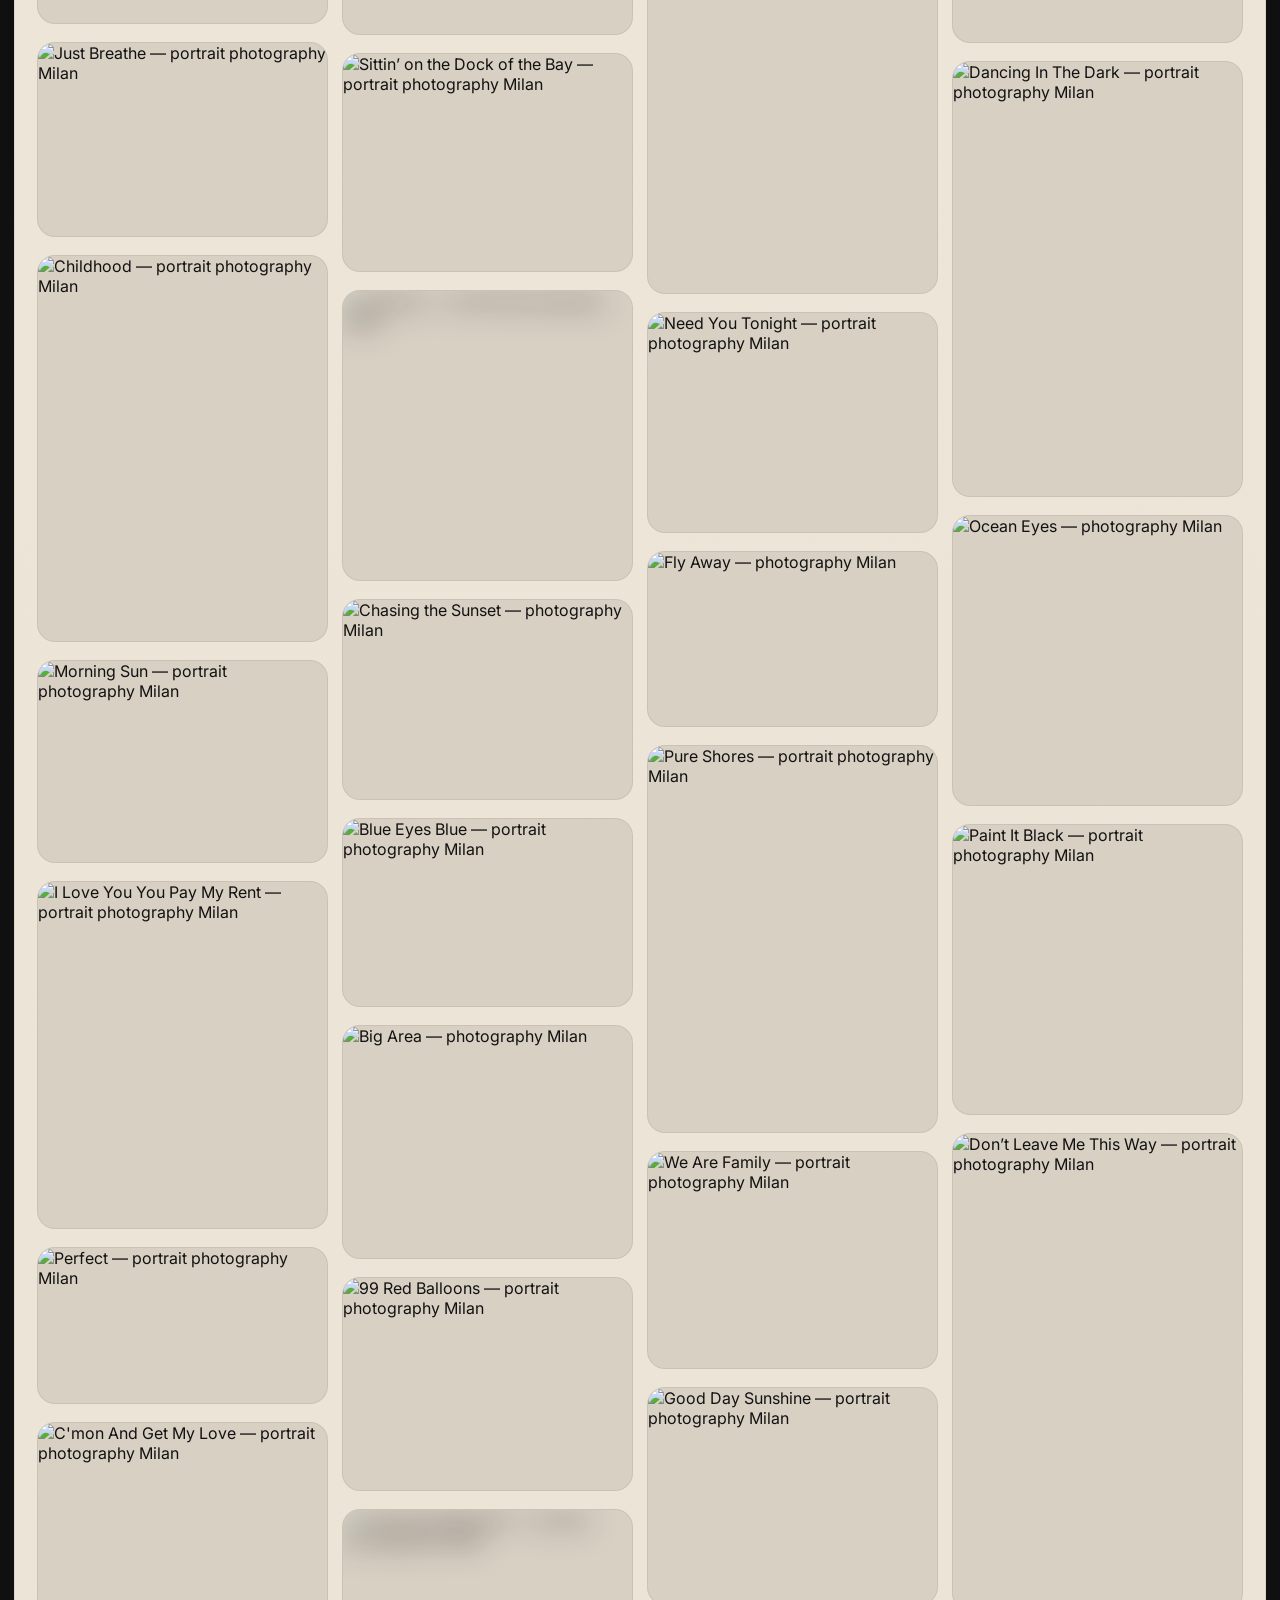
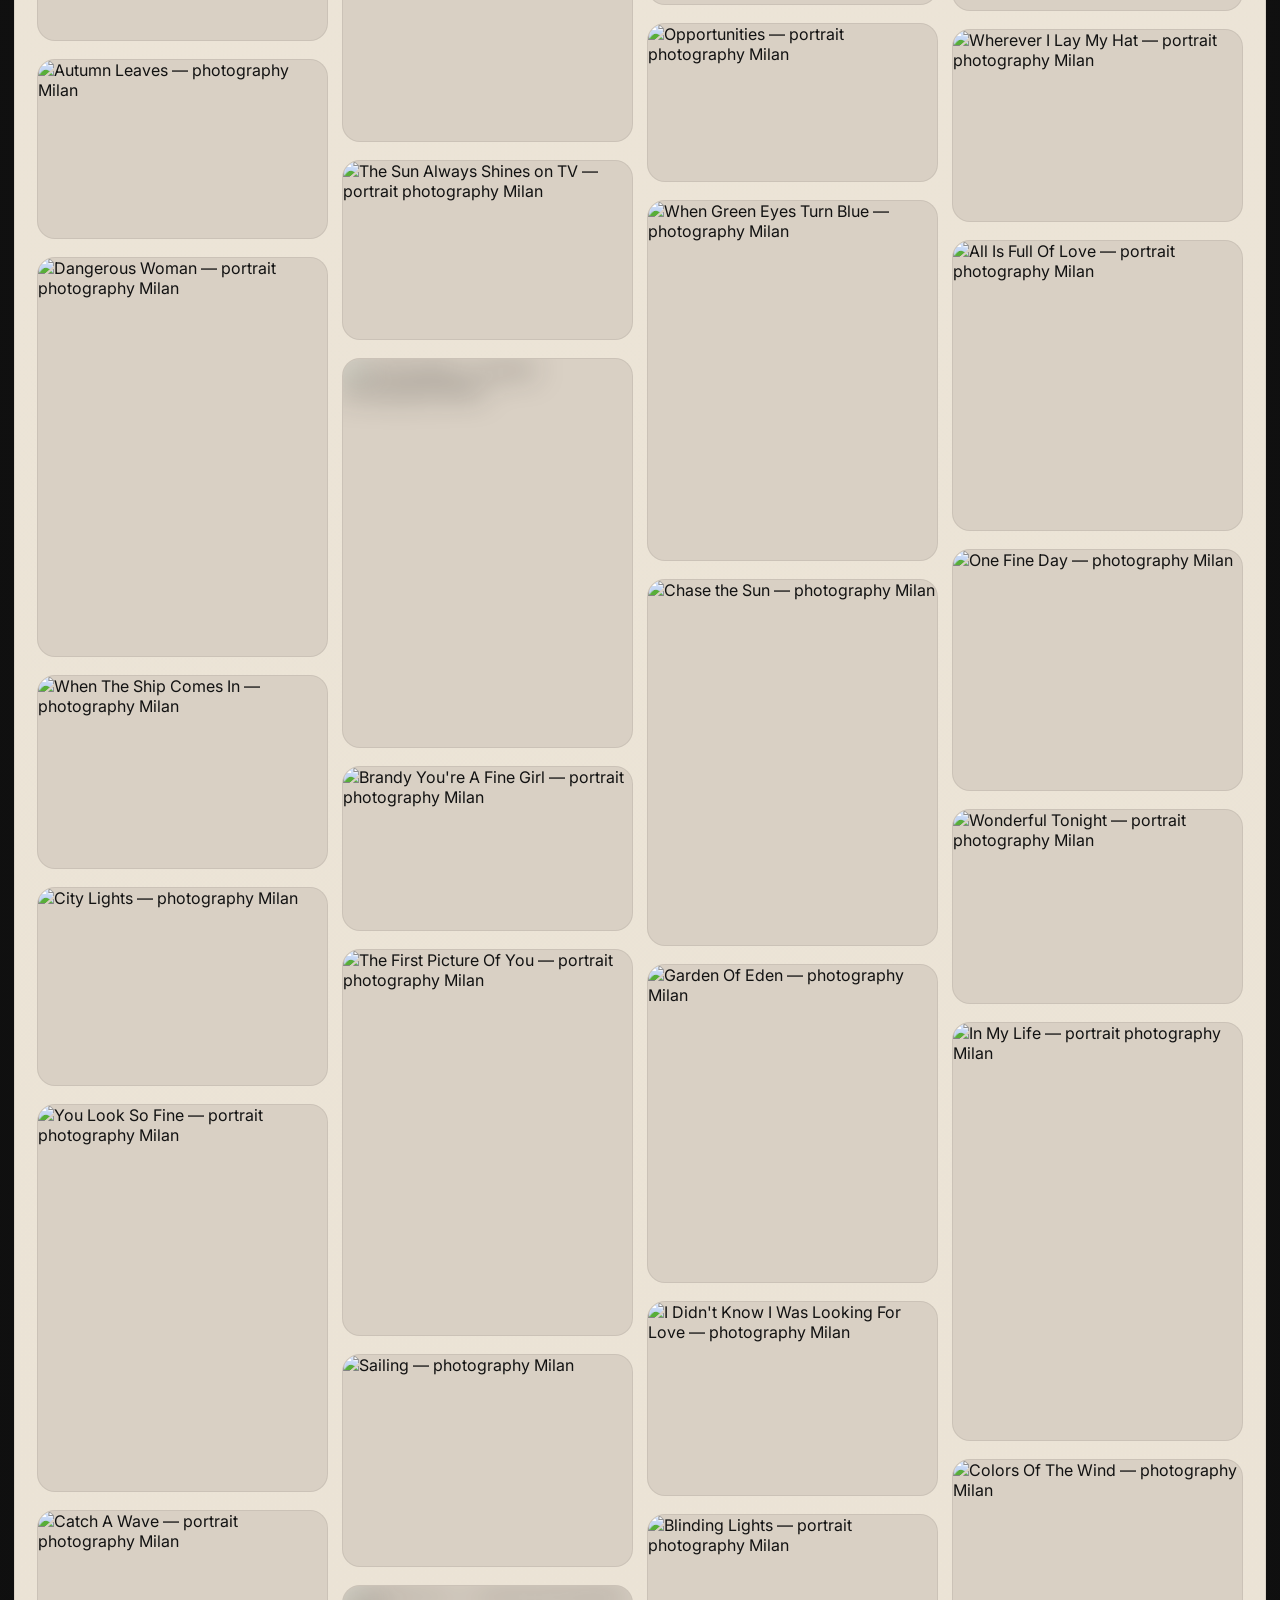
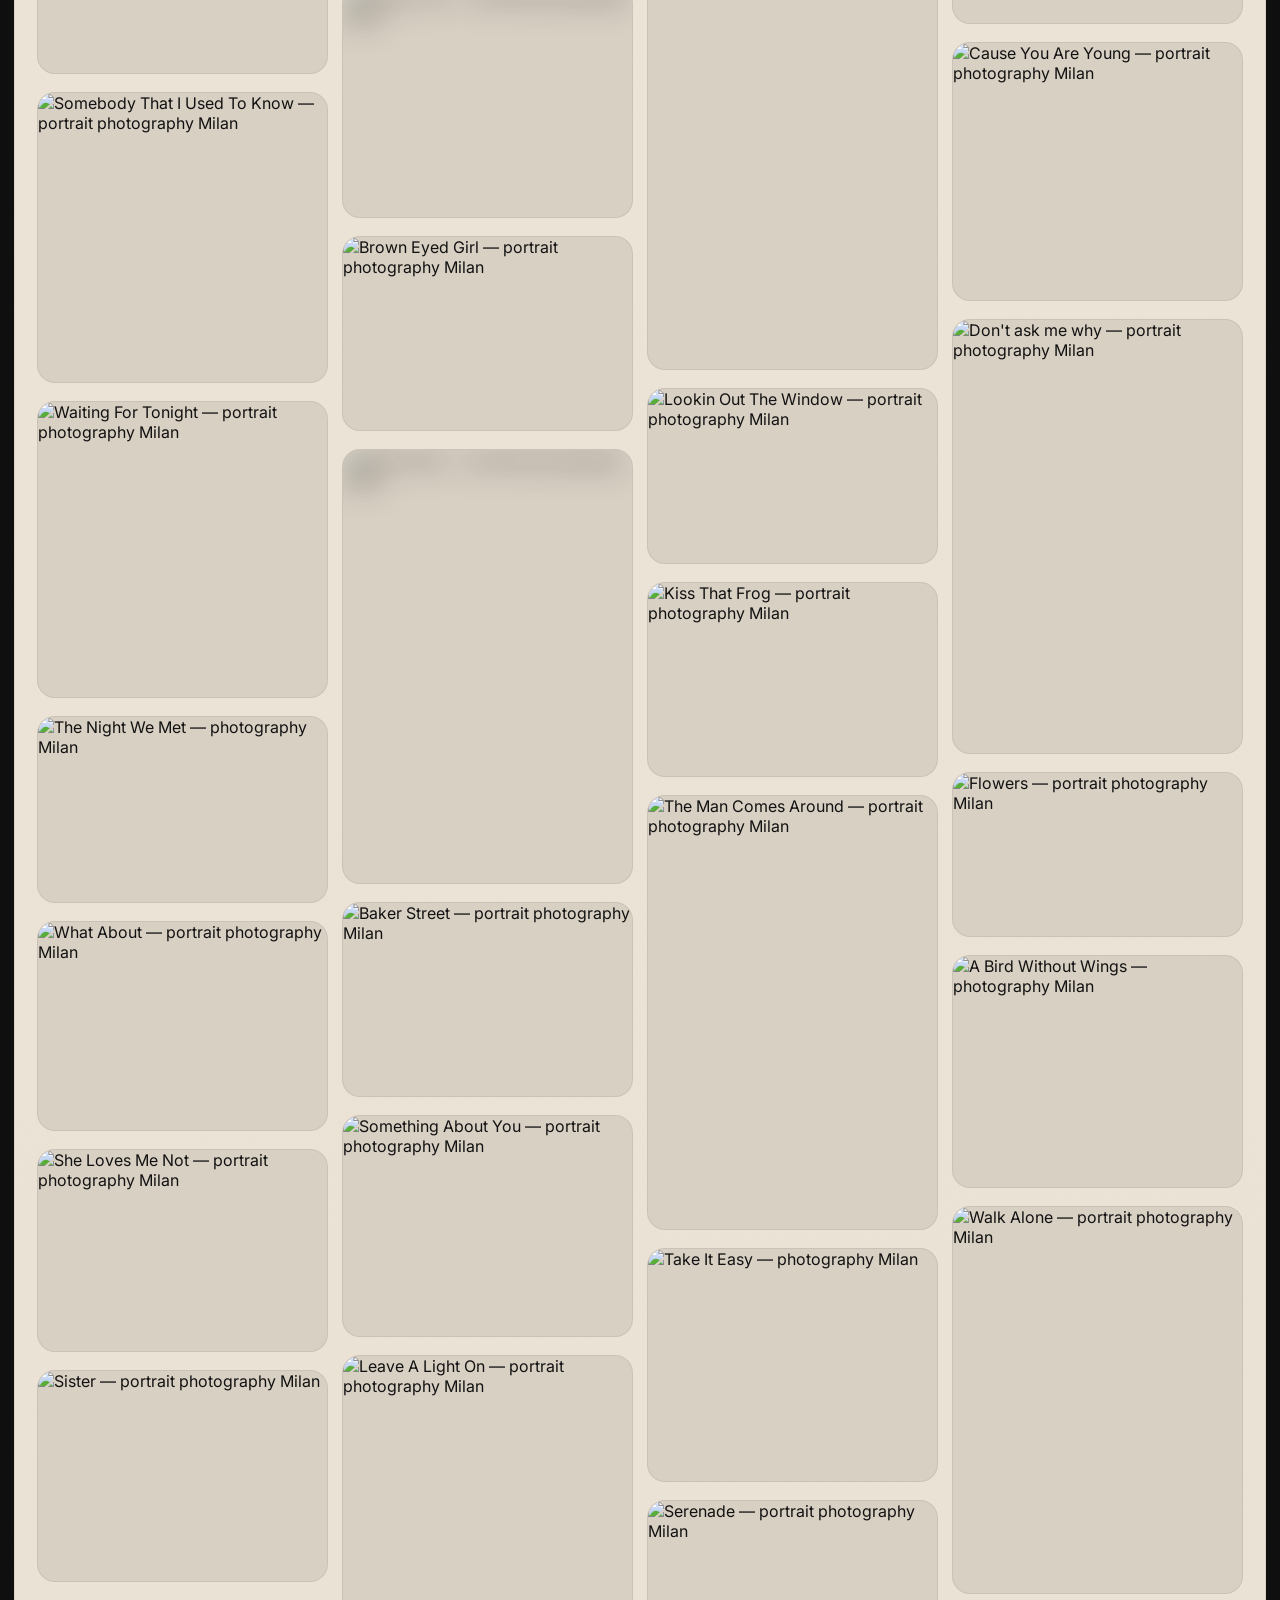
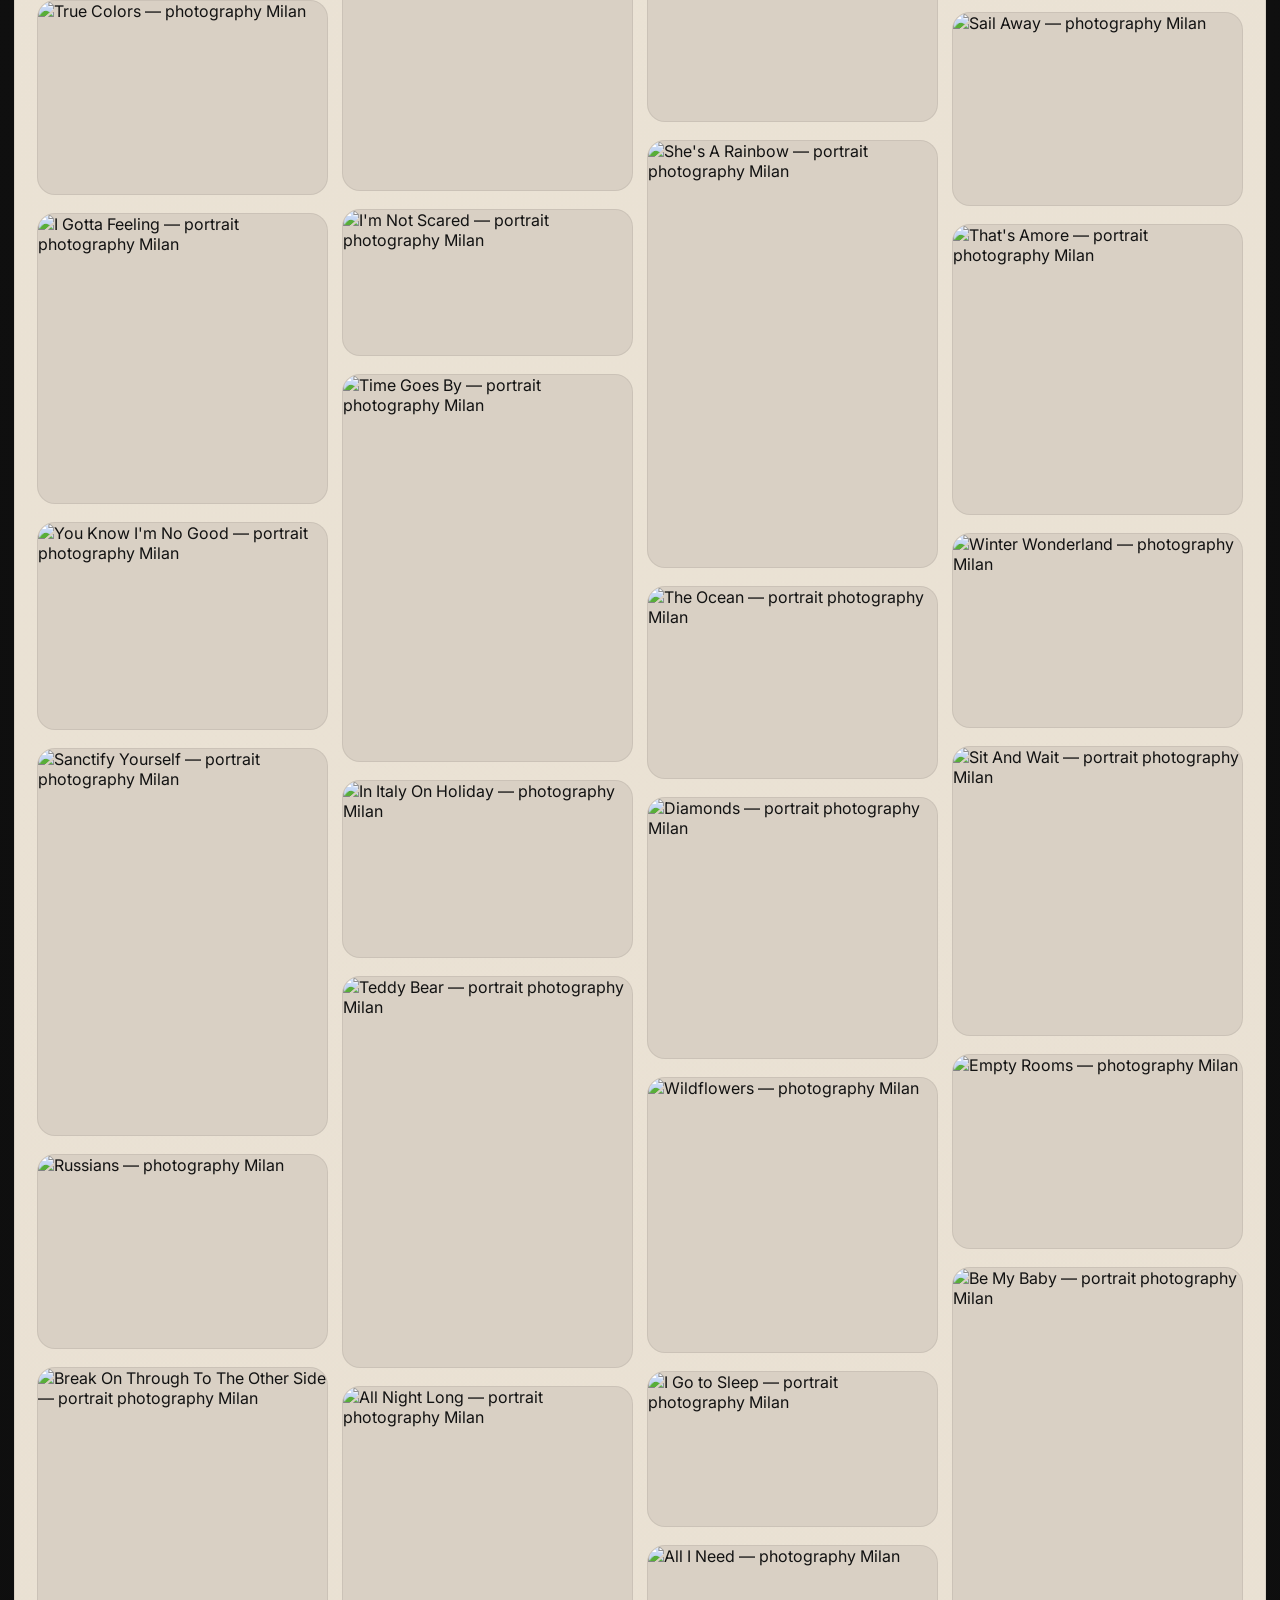
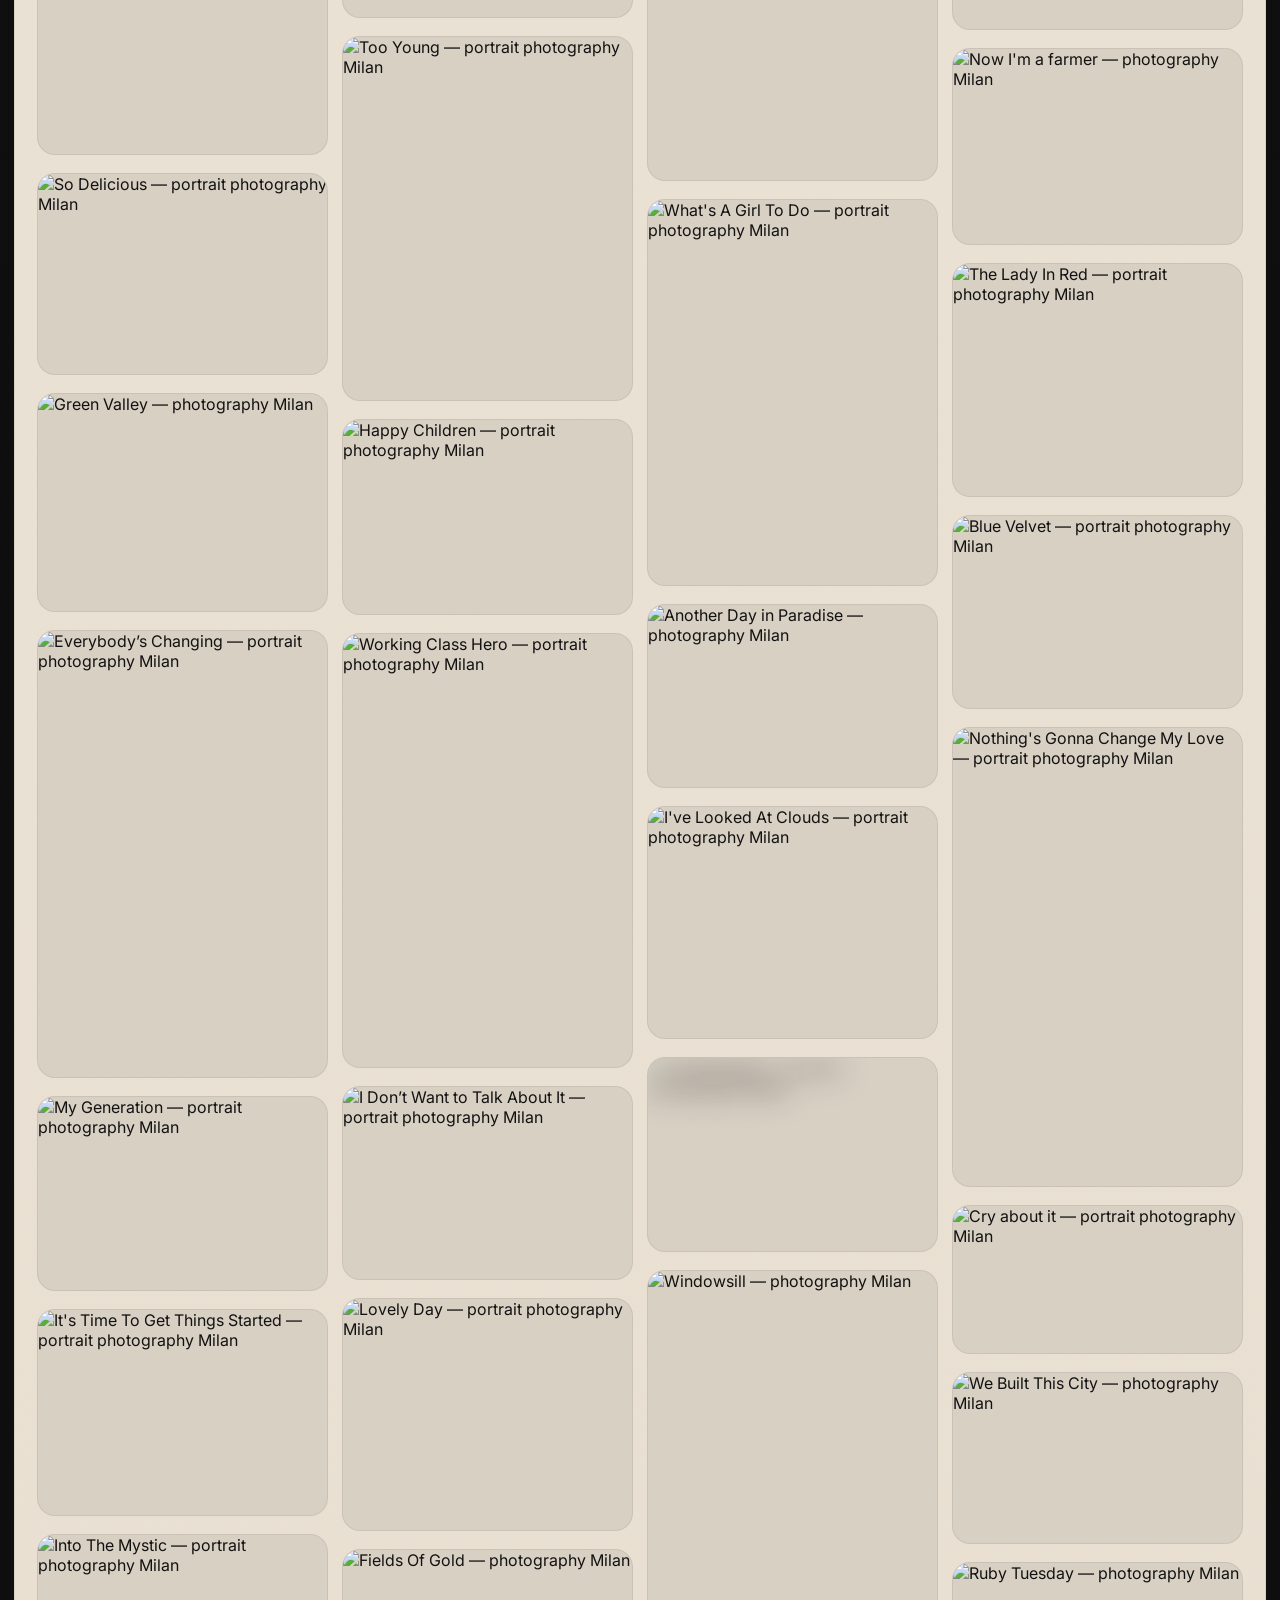
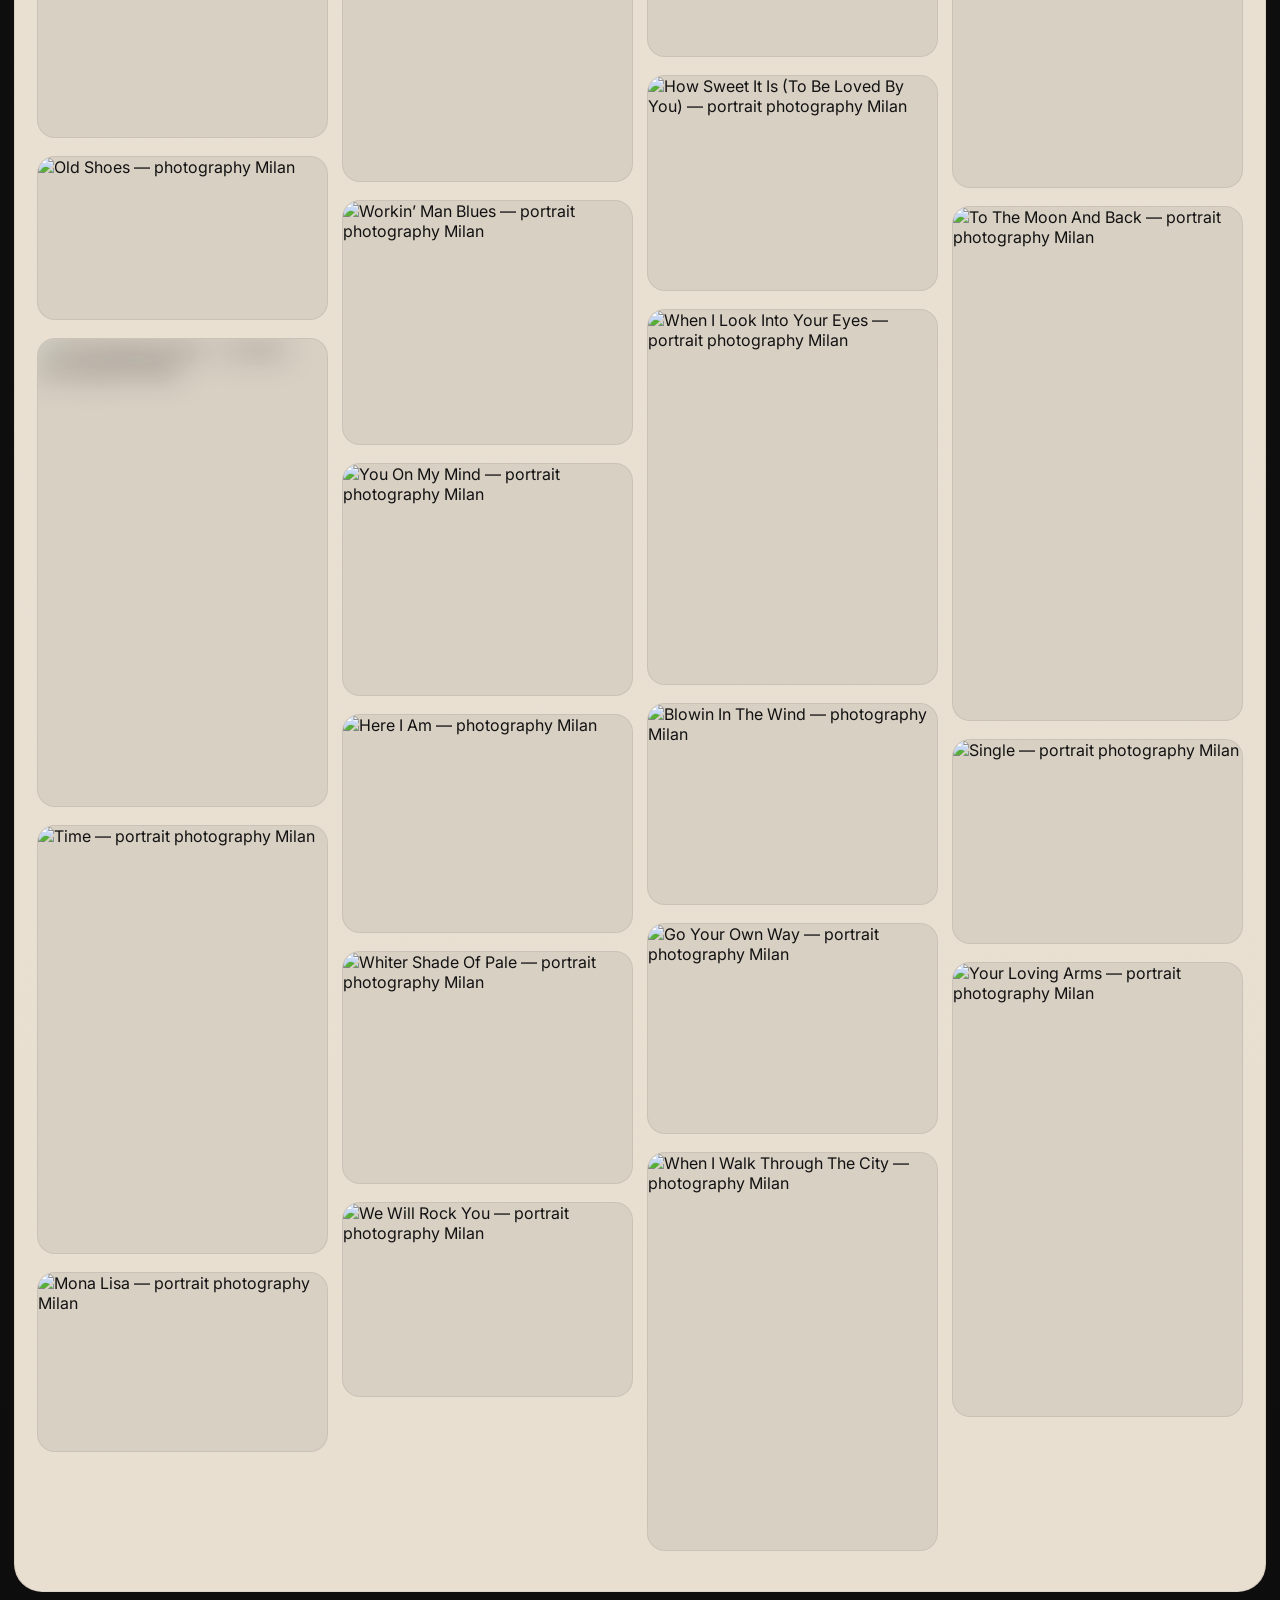
==== commit b095d5f5: "new logo" ====
--- a/index.html
+++ b/index.html
@@ -335,9 +335,6 @@
 <div class="hero-scrim"></div>
 <!-- composizione mobile: logo animato centrato + testo in basso -->
 <div class="hero-mobile-composition">
-<div class="hero-mob-logo-wrap">
-<img alt="Max Minninna" class="hero-mob-wordmark" src="assets/mmlogo_250.svg"/>
-</div>
 <div class="hero-mob-bottom">
 <a aria-label="Scroll to portfolio" href="#selected">
 <img alt="Portfolio MMXXVI" class="hero-mob-portfolio" src="assets/portfolio-mmxxvi.svg"/>
@@ -346,7 +343,6 @@
 </div>
 <!-- composizione desktop: overlay destra -->
 <div class="hero-right-composition">
-<img alt="Max Minninna" class="hero-wordmark hero-wordmark-top" src="assets/mmlogo_250.svg"/>
 <a aria-label="Scroll to portfolio" class="hero-title-svg-wrap" href="#selected">
 <img alt="Portfolio MMXXVI" class="hero-title-svg" src="assets/portfolio-mmxxvi.svg"/>
 </a>
--- a/styles.css
+++ b/styles.css
@@ -90,7 +90,7 @@
 .category-card.cat-1{clip-path:polygon(0 0,100% 0,100% 100%,var(--notch) 100%,var(--notch) calc(100% - var(--notch)),0 calc(100% - var(--notch)));border-bottom-left-radius:0}
 .category-card.cat-2{clip-path:polygon(0 0,calc(100% - var(--notch)) 0,calc(100% - var(--notch)) var(--notch),100% var(--notch),100% 100%,0 100%);border-top-right-radius:0}
 .category-card.cat-3{clip-path:polygon(0 var(--notch),var(--notch) var(--notch),var(--notch) 0,100% 0,100% 100%,0 100%);border-top-left-radius:0}
-.center-mark{position:absolute;left:50%;top:50%;transform:translate(-50%,-50%);width:var(--center-size);height:var(--center-size);border-radius:24px;border:1px solid rgba(255,255,255,.10);background:rgba(8,8,8,.72);backdrop-filter:blur(12px);display:flex;align-items:center;justify-content:center;cursor:pointer;z-index:4;box-shadow:0 20px 36px rgba(0,0,0,.28)}
+.center-mark{position:absolute;left:50%;top:50%;transform: translate(10px, -6px);width:var(--center-size);height:var(--center-size);border-radius:24px;border:1px solid rgba(255,255,255,.10);background:rgba(8,8,8,.72);backdrop-filter:blur(12px);display:flex;align-items:center;justify-content:center;cursor:pointer;z-index:4;box-shadow:0 20px 36px rgba(0,0,0,.28)}
 .center-mark img{width:60px;height:auto;filter:invert(1)}
 .archive-section{padding:34px 0 24px}
 .archive-panel{border-radius:28px;background:linear-gradient(180deg,var(--panel) 0%,var(--panel-2) 100%);color:var(--text-dark);border:1px solid rgba(18,18,18,.08);padding:22px}
@@ -177,30 +177,14 @@
 .hero-scrim { background: linear-gradient(90deg, rgba(0,0,0,.28) 0%, rgba(0,0,0,.10) 36%, rgba(0,0,0,.06) 65%, rgba(0,0,0,.14) 100%), linear-gradient(180deg, rgba(0,0,0,.02), rgba(0,0,0,.16)); }
 
 /* La composizione destra si adatta all'altezza disponibile */
-.hero-right-composition {
-  position: absolute; right: 54px; top: 72px; bottom: 44px; z-index: 3;
-  display: flex; flex-direction: column; align-items: flex-end; justify-content: flex-start;
-  pointer-events: none; max-width: 38vw;
-}
+
 /* Wordmark MM — scala con la larghezza della composizione */
-.hero-wordmark-top { width: 100%; height: auto; filter: invert(1) brightness(1.05); margin-bottom: 0; opacity: .62; }
+
 
 /* Portfolio — incollato sotto il wordmark, allineato a sx con la M */
-.hero-title-svg-wrap {
-  pointer-events: auto;
-  cursor: pointer;
-  display: block;
-  width: 100%;
-  margin-top: -2.6vw;
-}
-.hero-title-svg {
-  width: 100%; height: auto; opacity: .62;
-  pointer-events: auto;
-  cursor: pointer;
-  position: relative;
-}
+
+
 .hero-title-svg:hover {
-  animation: glitch .5s cubic-bezier(.25,.46,.45,.94) both;
 }
 
 /* Motto rimosso dalla hero — spostato in bio */
@@ -231,17 +215,17 @@
 }
 
 @keyframes glitch {
-  0%   { transform: translate(0,0);        filter: none; }
-  10%  { transform: translate(-3px, 1px);  filter: hue-rotate(90deg) brightness(1.4); }
-  20%  { transform: translate(3px,-1px);   filter: hue-rotate(-60deg) brightness(1.2); }
-  30%  { transform: translate(-2px, 2px);  filter: none; }
-  40%  { transform: translate(2px,-2px);   filter: brightness(1.6) saturate(2); }
-  50%  { transform: translate(-1px, 1px);  filter: hue-rotate(180deg) brightness(1.3); }
-  60%  { transform: translate(1px, 0);     filter: none; }
-  70%  { transform: translate(-2px,-1px);  filter: brightness(1.4); }
-  80%  { transform: translate(2px, 1px);   filter: none; }
-  90%  { transform: translate(-1px, 0);    filter: brightness(1.2); }
-  100% { transform: translate(0,0);        filter: none; }
+  0%   { transform: translate(10px, -6px);        filter: none; }
+  10%  { transform: translate(10px, -6px);  filter: hue-rotate(90deg) brightness(1.4); }
+  20%  { transform: translate(10px, -6px);   filter: hue-rotate(-60deg) brightness(1.2); }
+  30%  { transform: translate(10px, -6px);  filter: none; }
+  40%  { transform: translate(10px, -6px);   filter: brightness(1.6) saturate(2); }
+  50%  { transform: translate(10px, -6px);  filter: hue-rotate(180deg) brightness(1.3); }
+  60%  { transform: translate(10px, -6px);     filter: none; }
+  70%  { transform: translate(10px, -6px);  filter: brightness(1.4); }
+  80%  { transform: translate(10px, -6px);   filter: none; }
+  90%  { transform: translate(10px, -6px);    filter: brightness(1.2); }
+  100% { transform: translate(10px, -6px);        filter: none; }
 }
 
 .hero-mobile-composition { display: none; }
@@ -275,7 +259,7 @@
         rgba(0,0,0,.88) 100%);
   }
 
-  .hero-right-composition { display: none; }
+  
 
   .hero-mobile-composition {
     display: flex;
@@ -319,6 +303,7 @@
   .hero-mob-portfolio {
     width: min(82vw, 340px);
     height: auto;
+    filter: invert(1);
     opacity: .62;
     cursor: pointer;
     display: block;
@@ -359,7 +344,7 @@
 .category-card.cat-1 .card-meta, .category-card.cat-3 .card-meta { right: 18px; left: calc(var(--center-size) + 26px); text-align: right; }
 
 .center-mark {
-  position: absolute; left: 50%; top: 50%; transform: translate(-50%,-50%);
+  position: absolute; left: 50%; top: 50%; transform: translate(10px, -6px);
   width: var(--center-size); height: var(--center-size);
   border-radius: 0; background: #0b0b0b; border: 1px solid rgba(255,255,255,.08);
   display: flex; align-items: center; justify-content: center;
@@ -715,7 +700,7 @@
 .bio-layout {
   display: flex;
   gap: 48px;
-  align-items: flex-start;
+  align-items: stretch;
   padding-top: 32px;
   max-width: 1080px;
   margin: 0 auto;
@@ -798,8 +783,9 @@
 /* Logo posizionato in modo bilanciato */
 .bio-aside {
   flex: 0 0 260px;
-  align-self: center;
-  display: flex;
+  align-self: stretch;
+  display: flex;
+  flex-direction: column;
   align-items: center;
   justify-content: center;
   position: relative;
@@ -1262,3 +1248,92 @@
   .site-footer-inner { flex-direction: column; align-items: flex-start; gap: 12px; }
   .footer-symbol { width: 22px; }
 }
+
+
+.hero-right-composition {
+  position: absolute;
+  right: 62px; /* era 54px -> leggermente più a sinistra */
+  top: 72px;
+  bottom: 44px;
+  z-index: 3;
+  display: flex;
+  flex-direction: column;
+  align-items: flex-end;
+  justify-content: flex-start;
+  pointer-events: none;
+  max-width: 38vw;
+}
+.hero-wordmark-top {
+  width: 100%;
+  height: auto;
+  filter: invert(1) brightness(1.05);
+  margin-bottom: 0;
+  opacity: .62;
+}
+.hero-title-svg-wrap {
+  pointer-events: auto;
+  cursor: pointer;
+  display: block;
+  width: 100%;
+  margin-top: -2.6vw;
+}
+.hero-title-svg {
+  width: 100%;
+  height: auto;
+  filter: invert(1);
+  opacity: .62;
+  pointer-events: auto;
+  cursor: pointer;
+  position: relative;
+}
+/* ============================================================
+   HERO LOGO FIX — single combined Portfolio/MMXXVI SVG only
+   ============================================================ */
+.hero-right-composition {
+  position: absolute;
+  right: 62px;
+  top: 72px;
+  bottom: 44px;
+  z-index: 3;
+  display: flex;
+  flex-direction: column;
+  align-items: flex-end;
+  justify-content: flex-start;
+  pointer-events: none;
+  max-width: 38vw;
+}
+.hero-title-svg-wrap {
+  pointer-events: auto;
+  cursor: pointer;
+  display: block;
+  width: 100%;
+  margin-top: 0;
+}
+.hero-title-svg {
+  width: 100%;
+  height: auto;
+  filter: invert(1);
+  opacity: .62;
+  pointer-events: auto;
+  cursor: pointer;
+  position: relative;
+}
+@media (min-width: 769px) {
+  .hero-mobile-composition { display: none !important; }
+  .hero-right-composition { display: flex !important; }
+}
+@media (max-width: 768px) {
+  .hero-right-composition { display: none !important; }
+  .hero-mobile-composition {
+    display: flex !important;
+    flex-direction: column;
+    align-items: center;
+    justify-content: flex-start;
+  }
+  .hero-mob-bottom {
+    margin-top: clamp(18px, 6vh, 42px);
+  }
+  .hero-mob-portfolio {
+    width: min(86vw, 360px);
+  }
+}
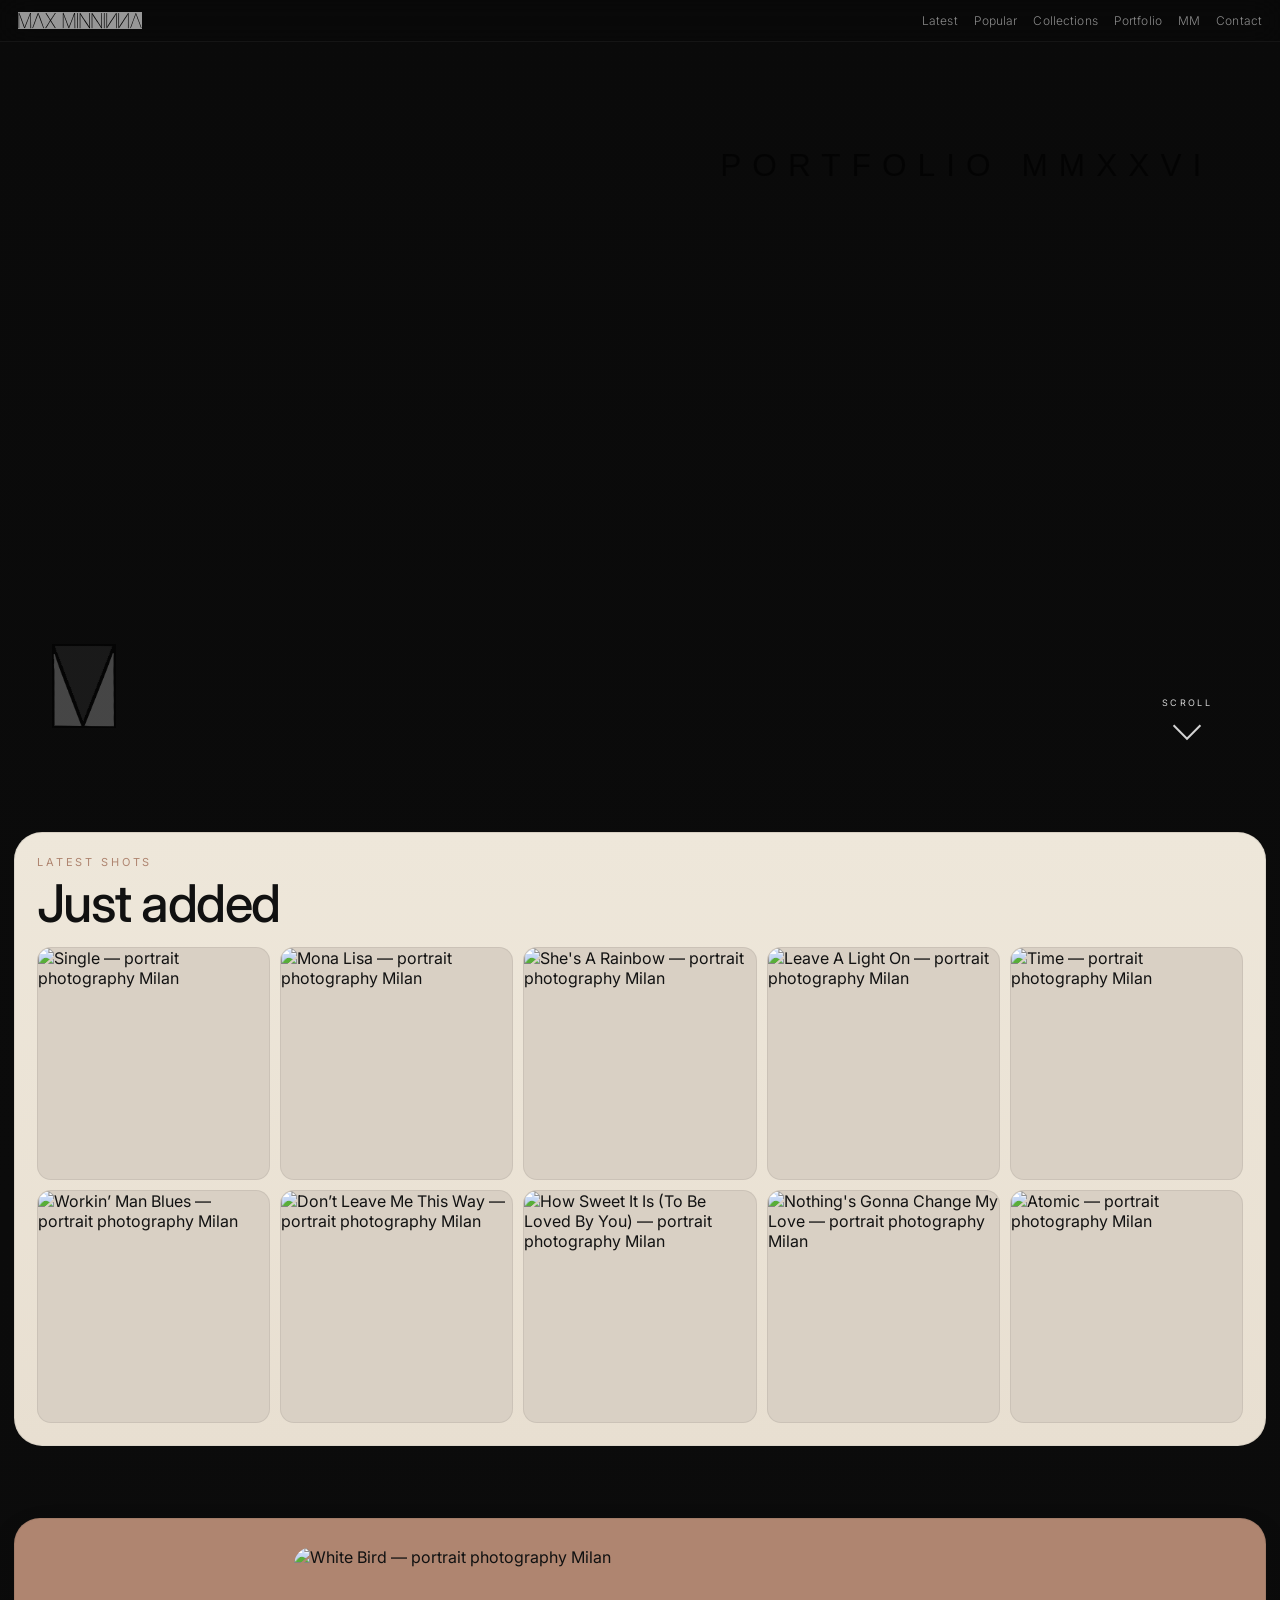
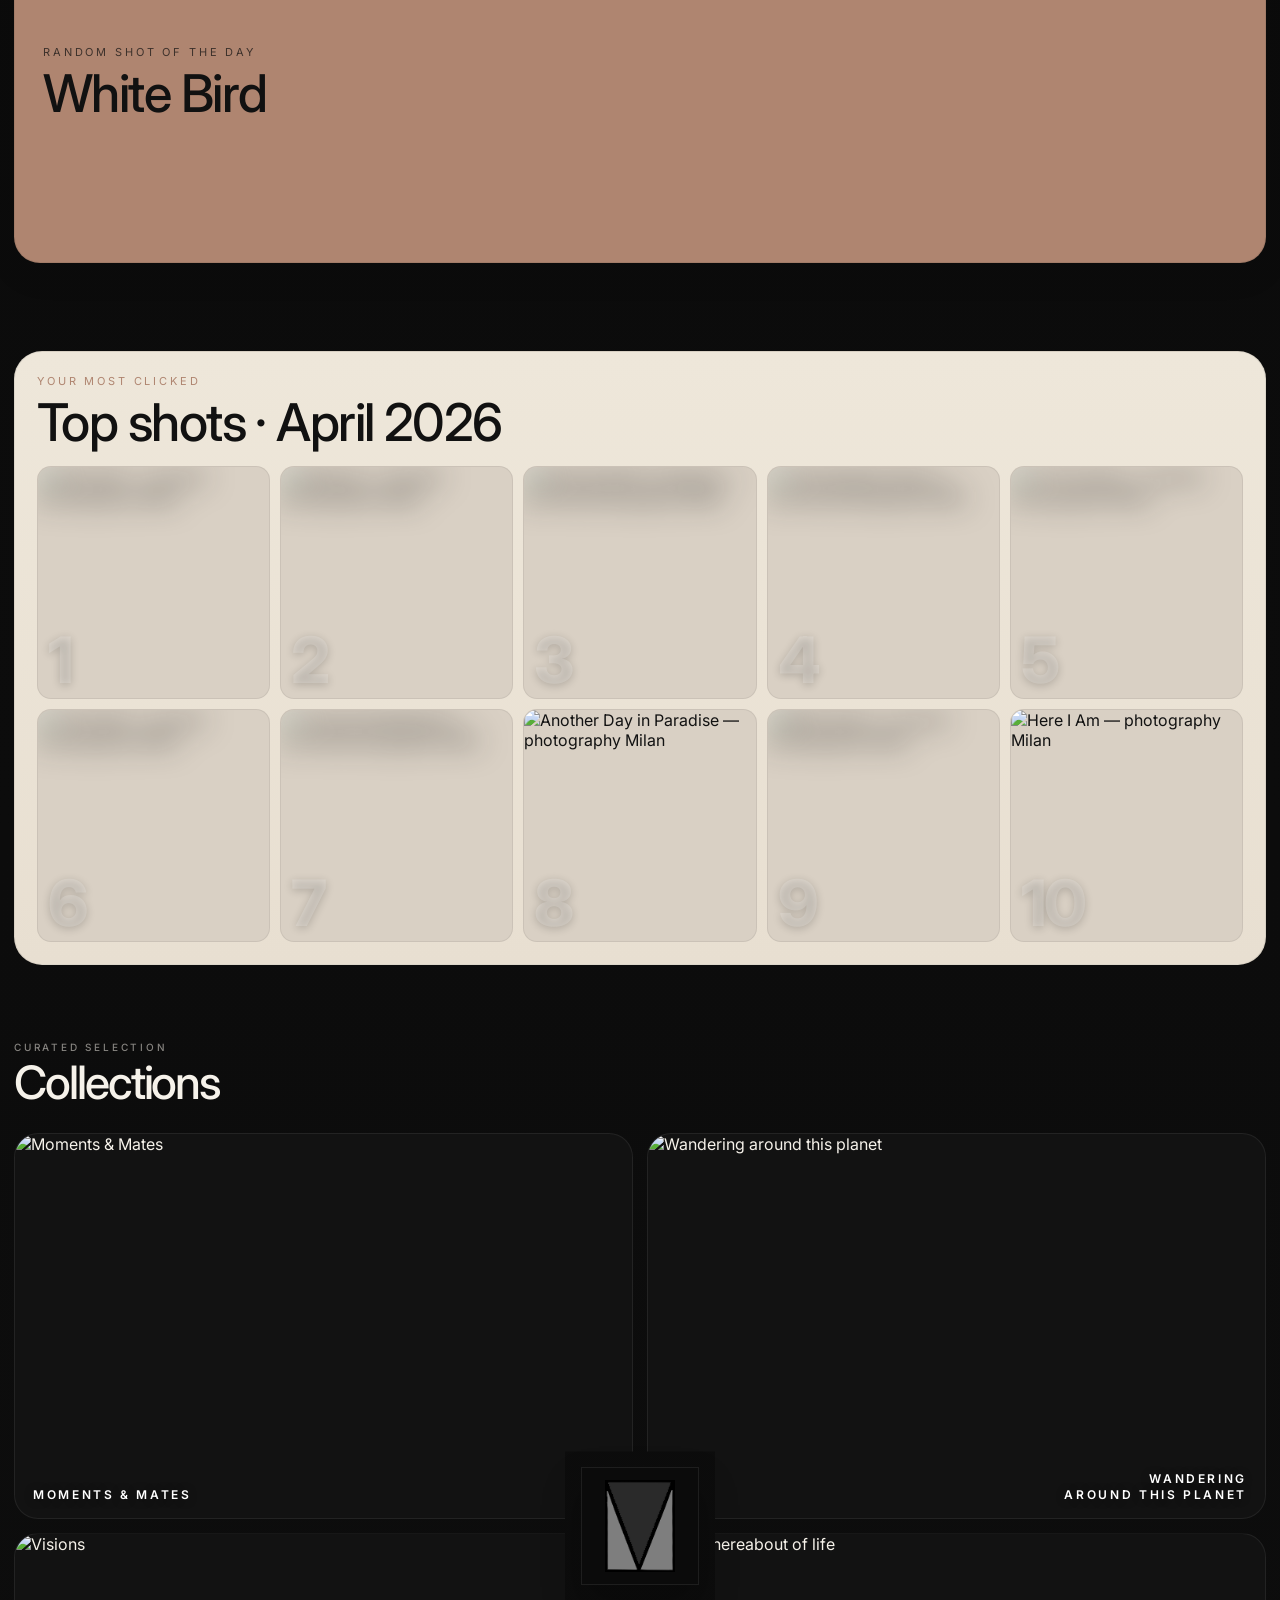
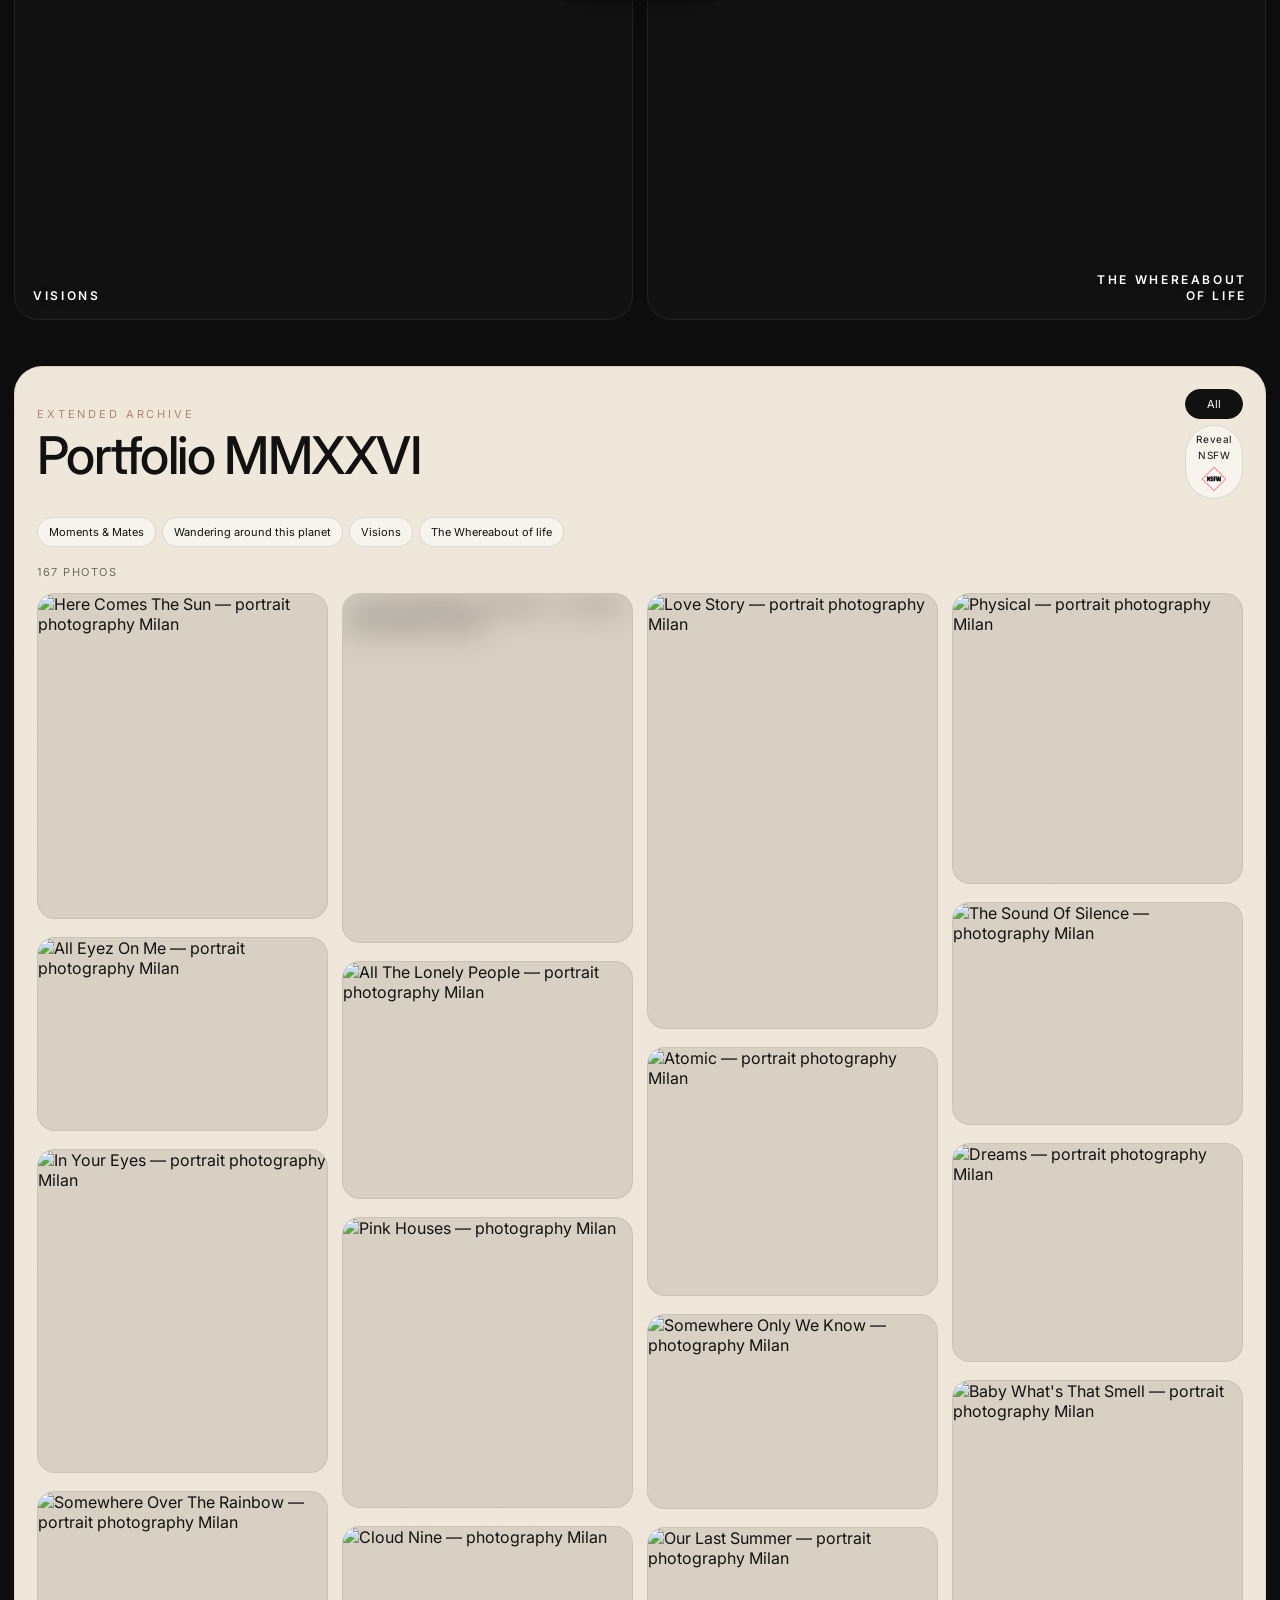
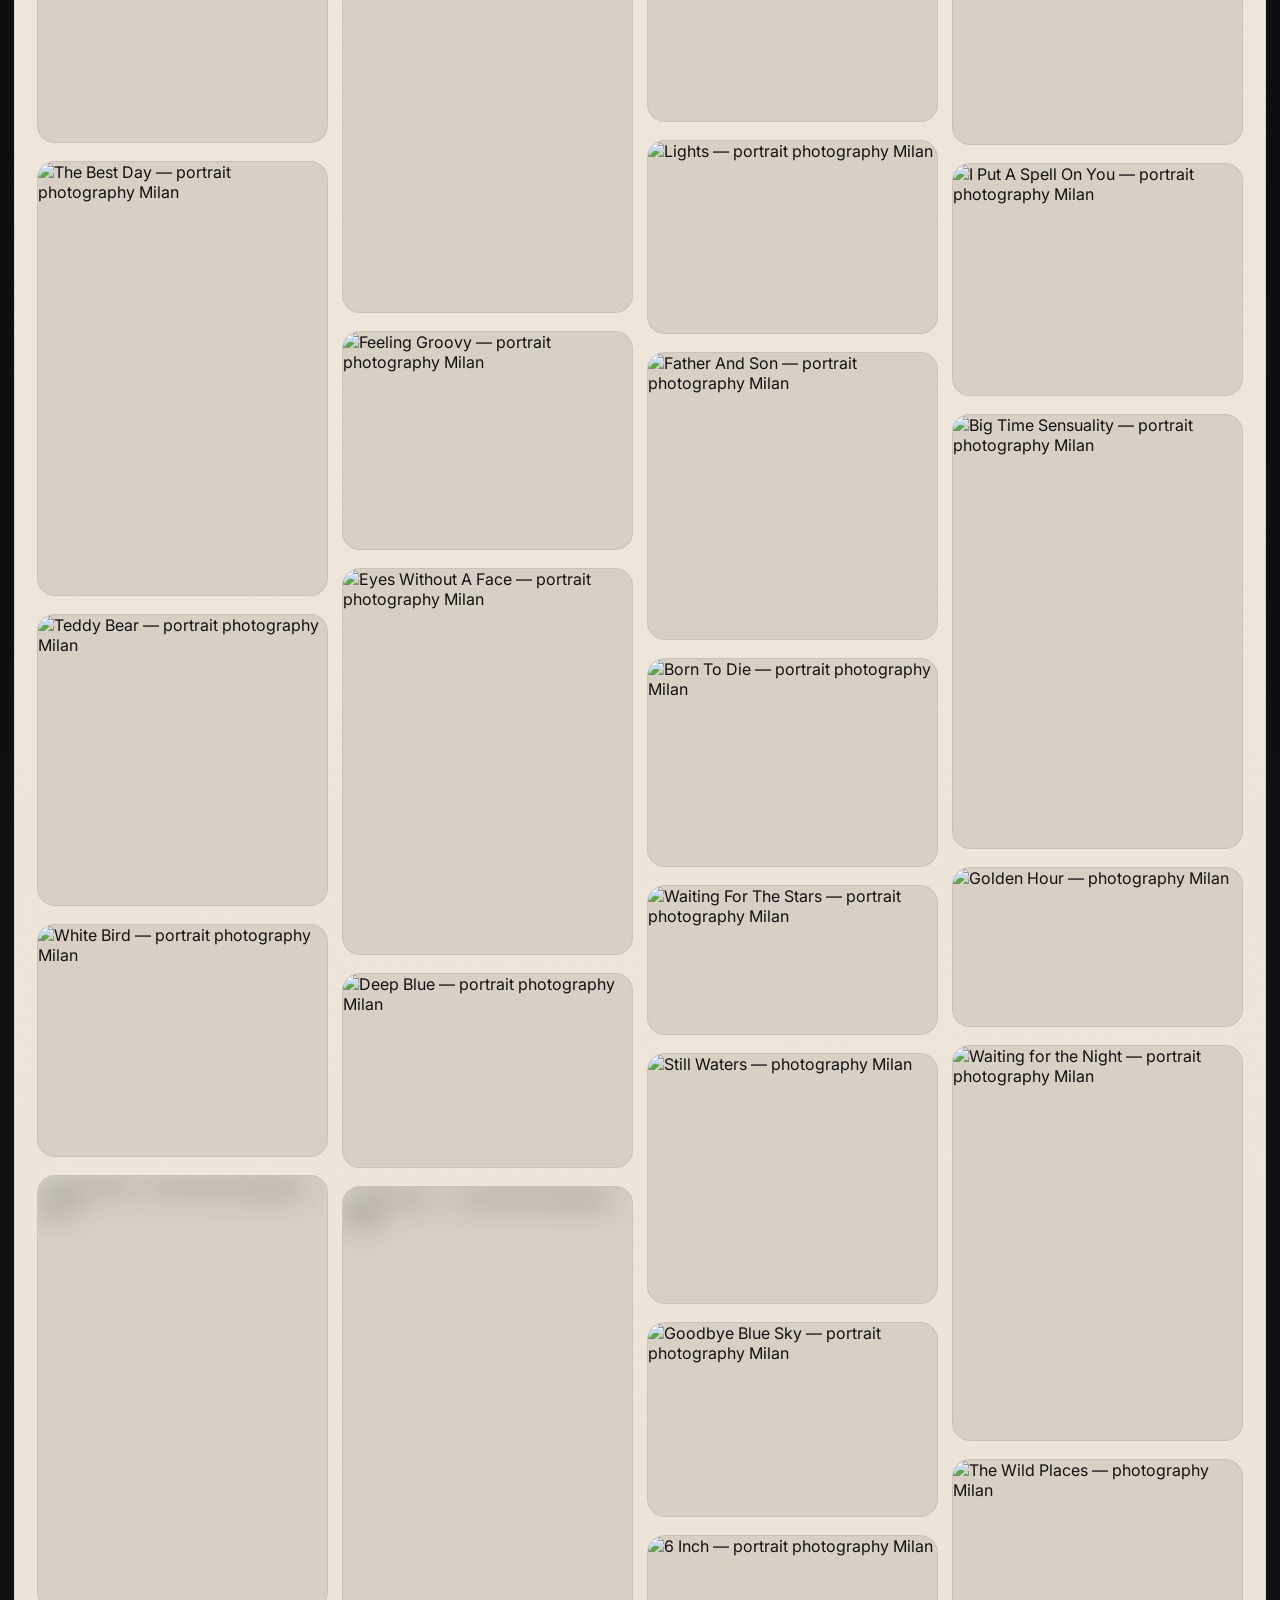
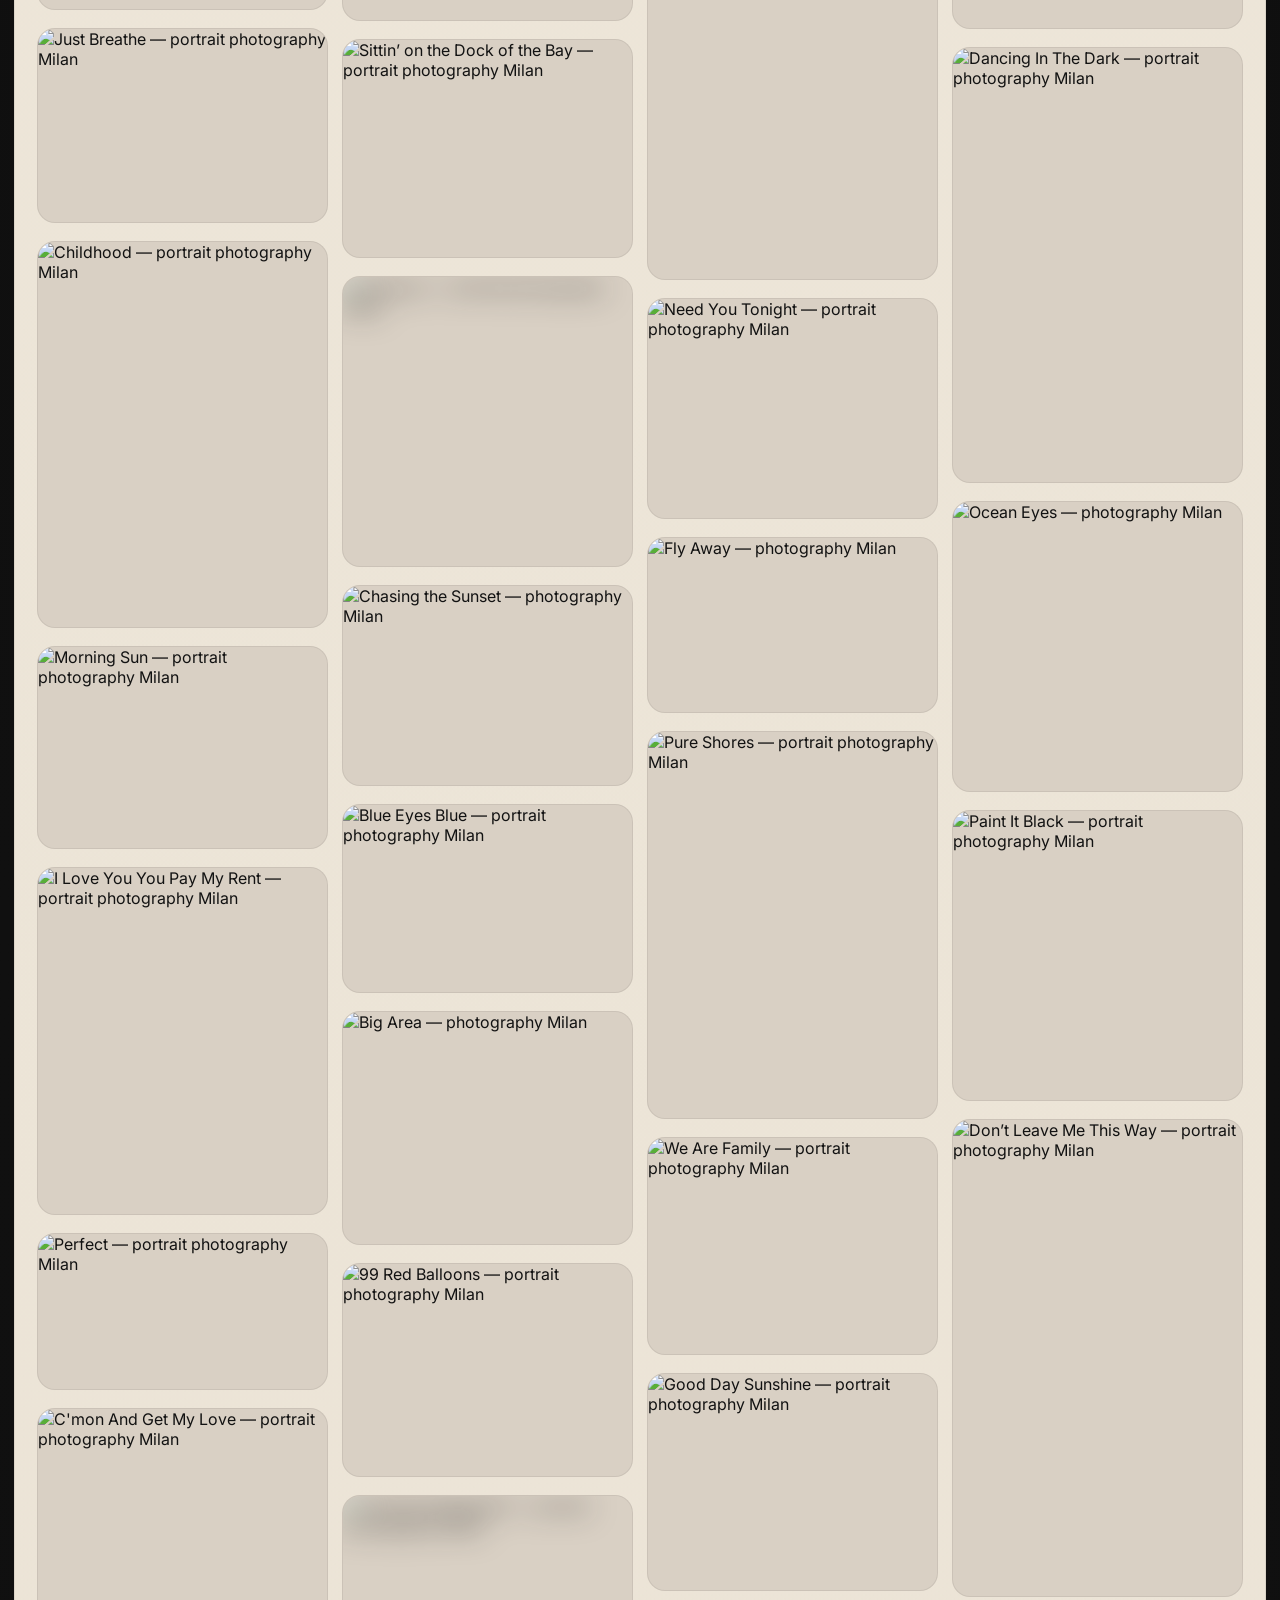
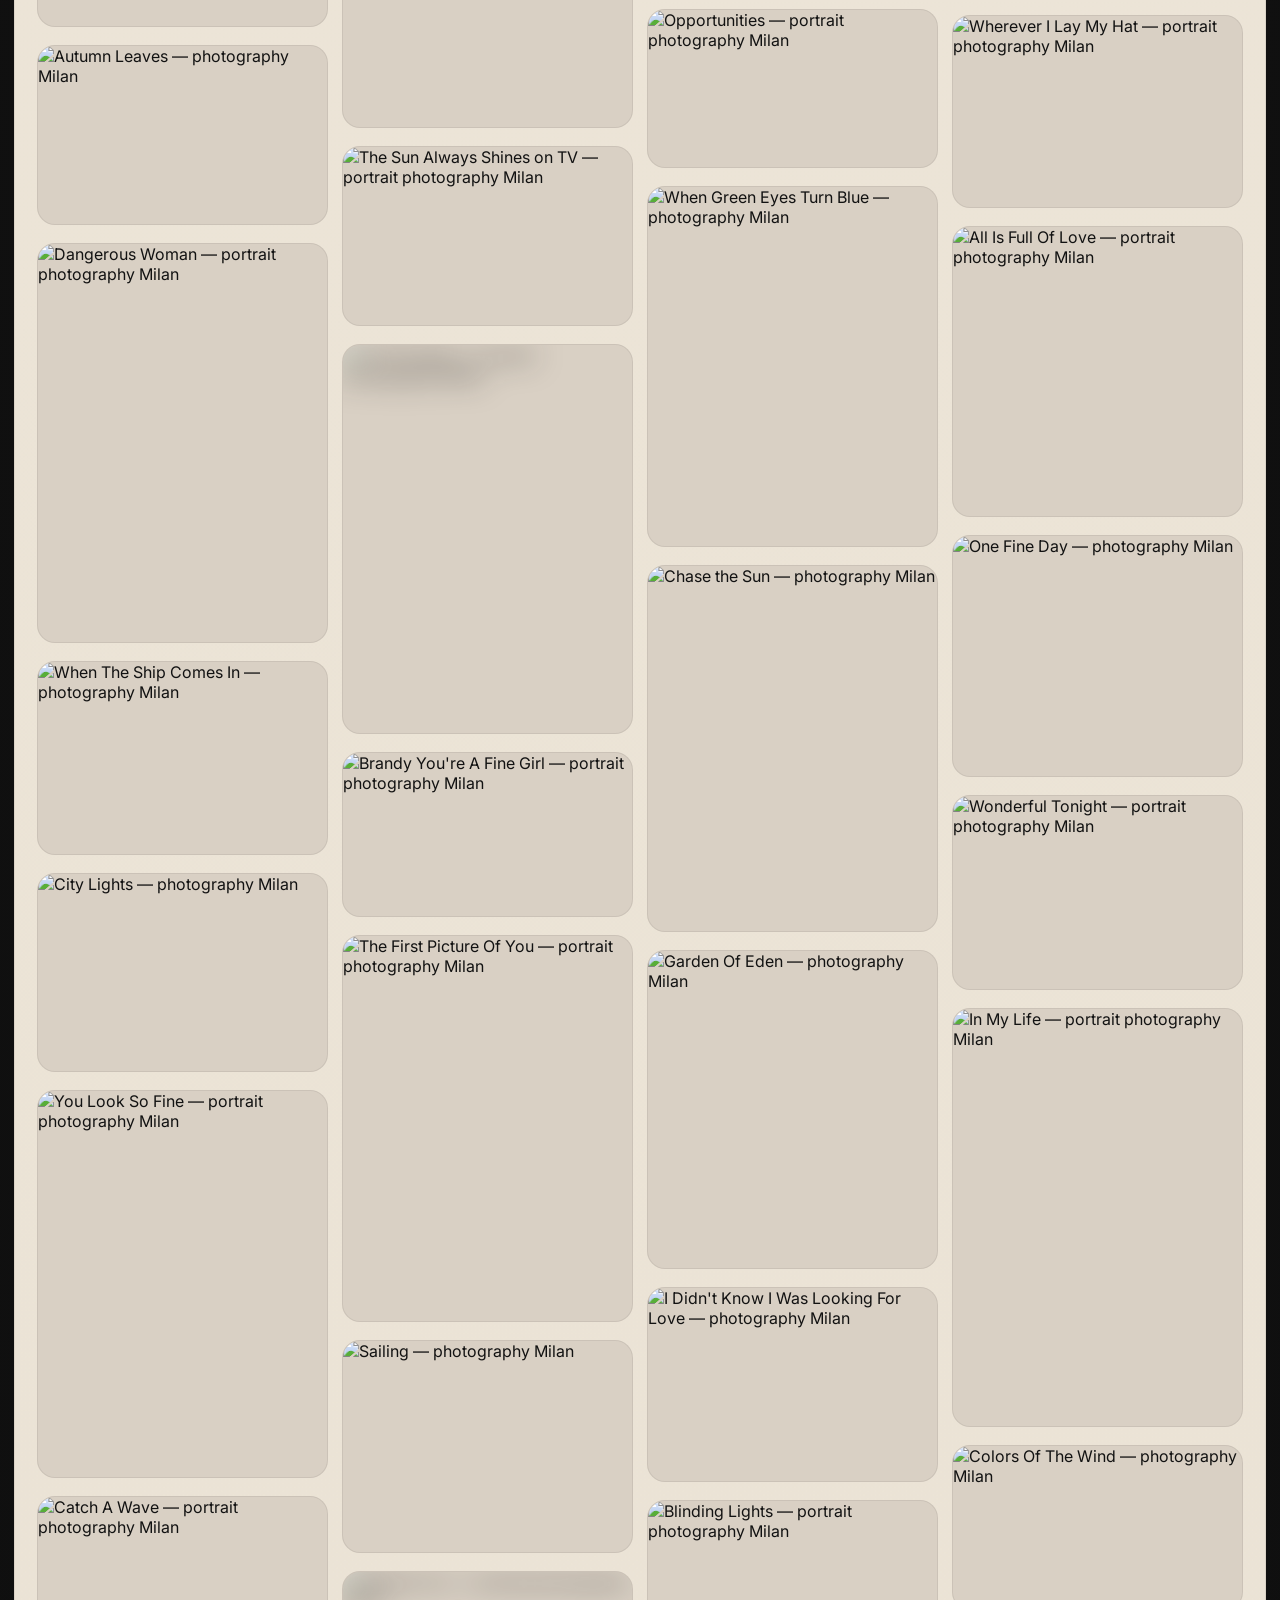
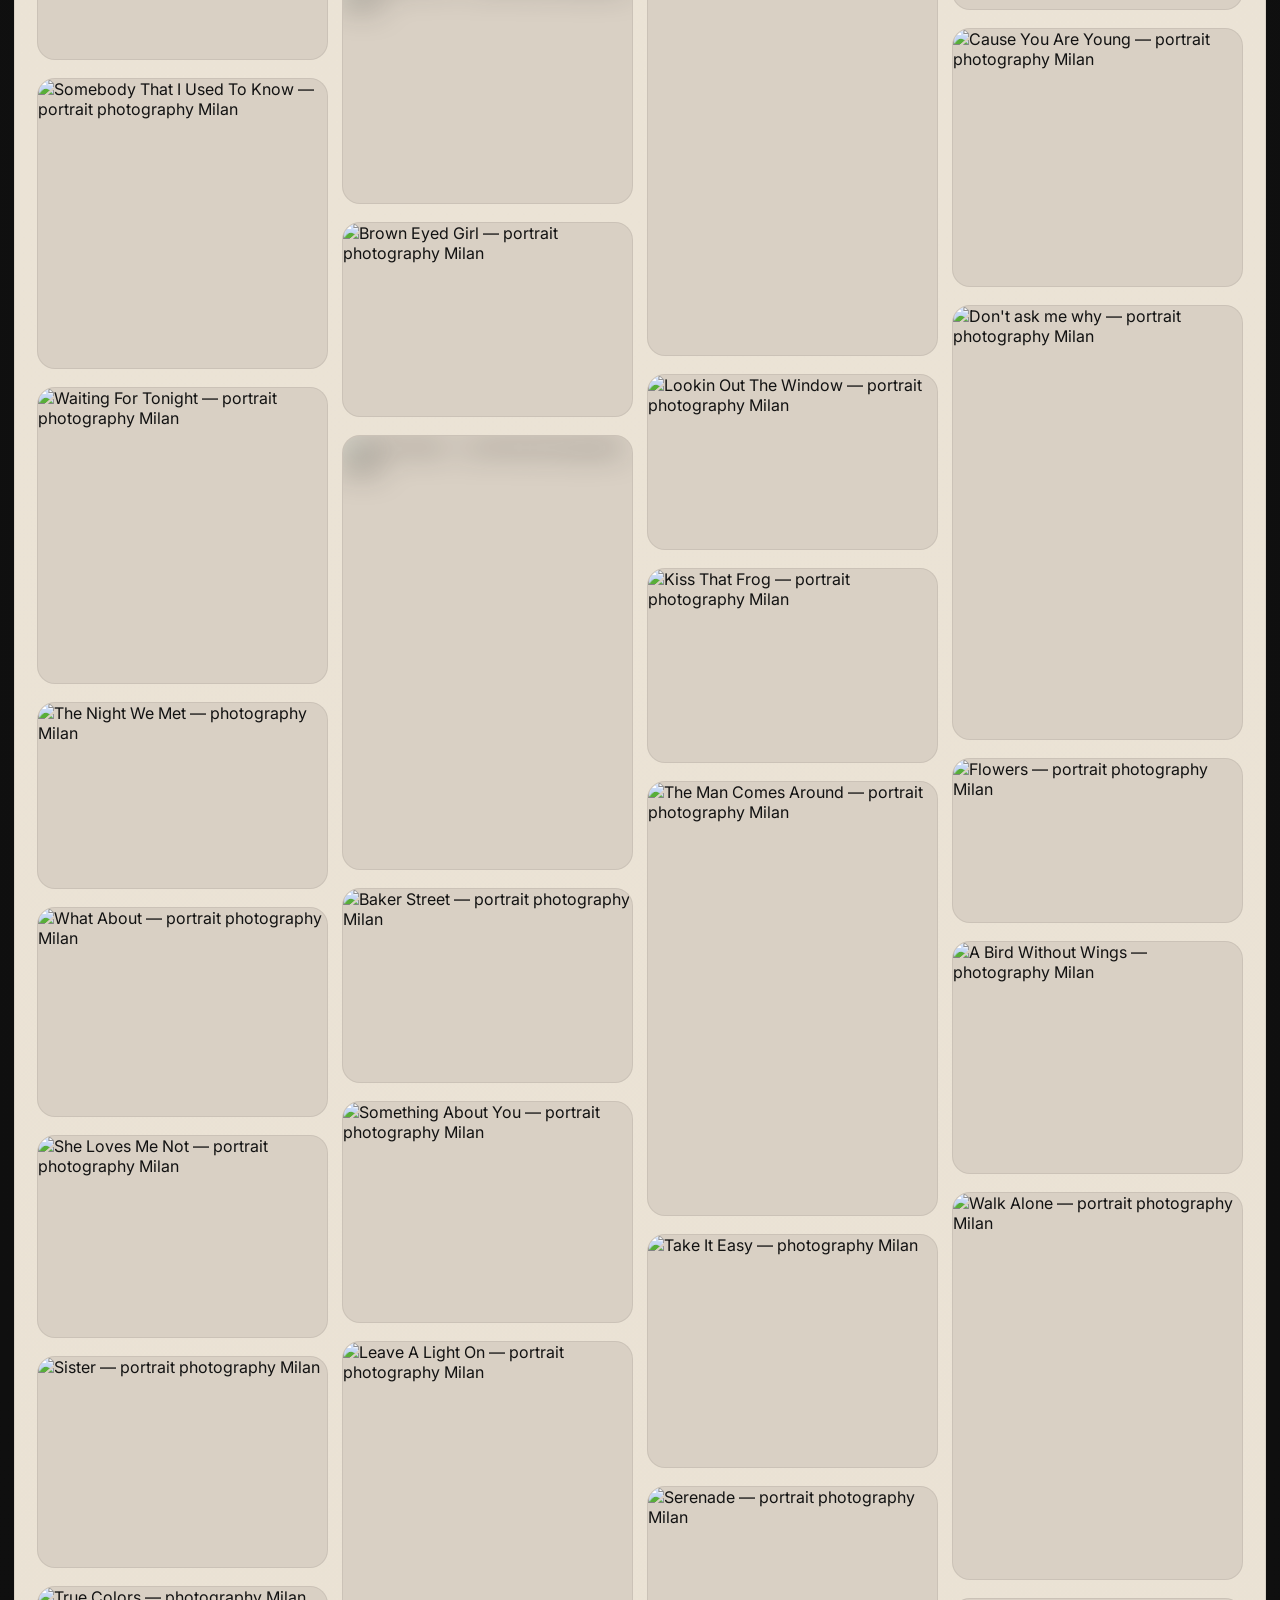
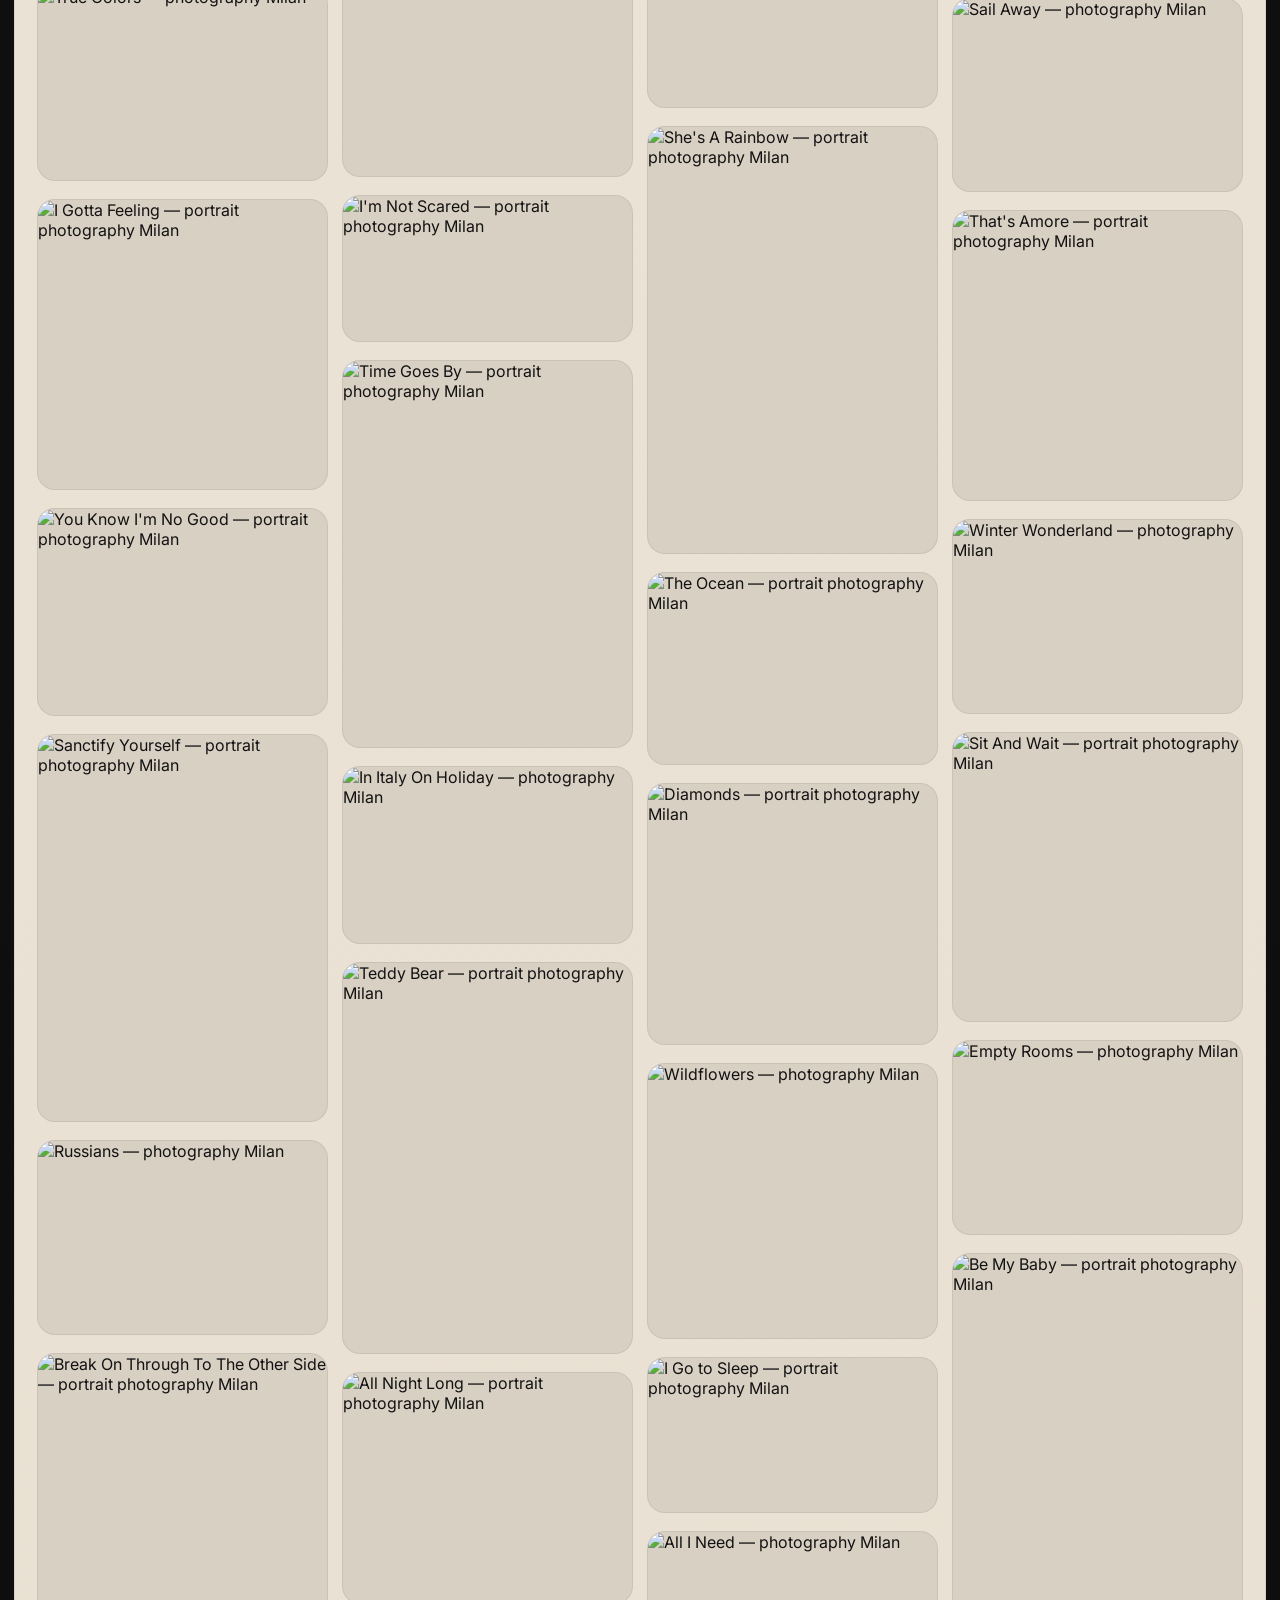
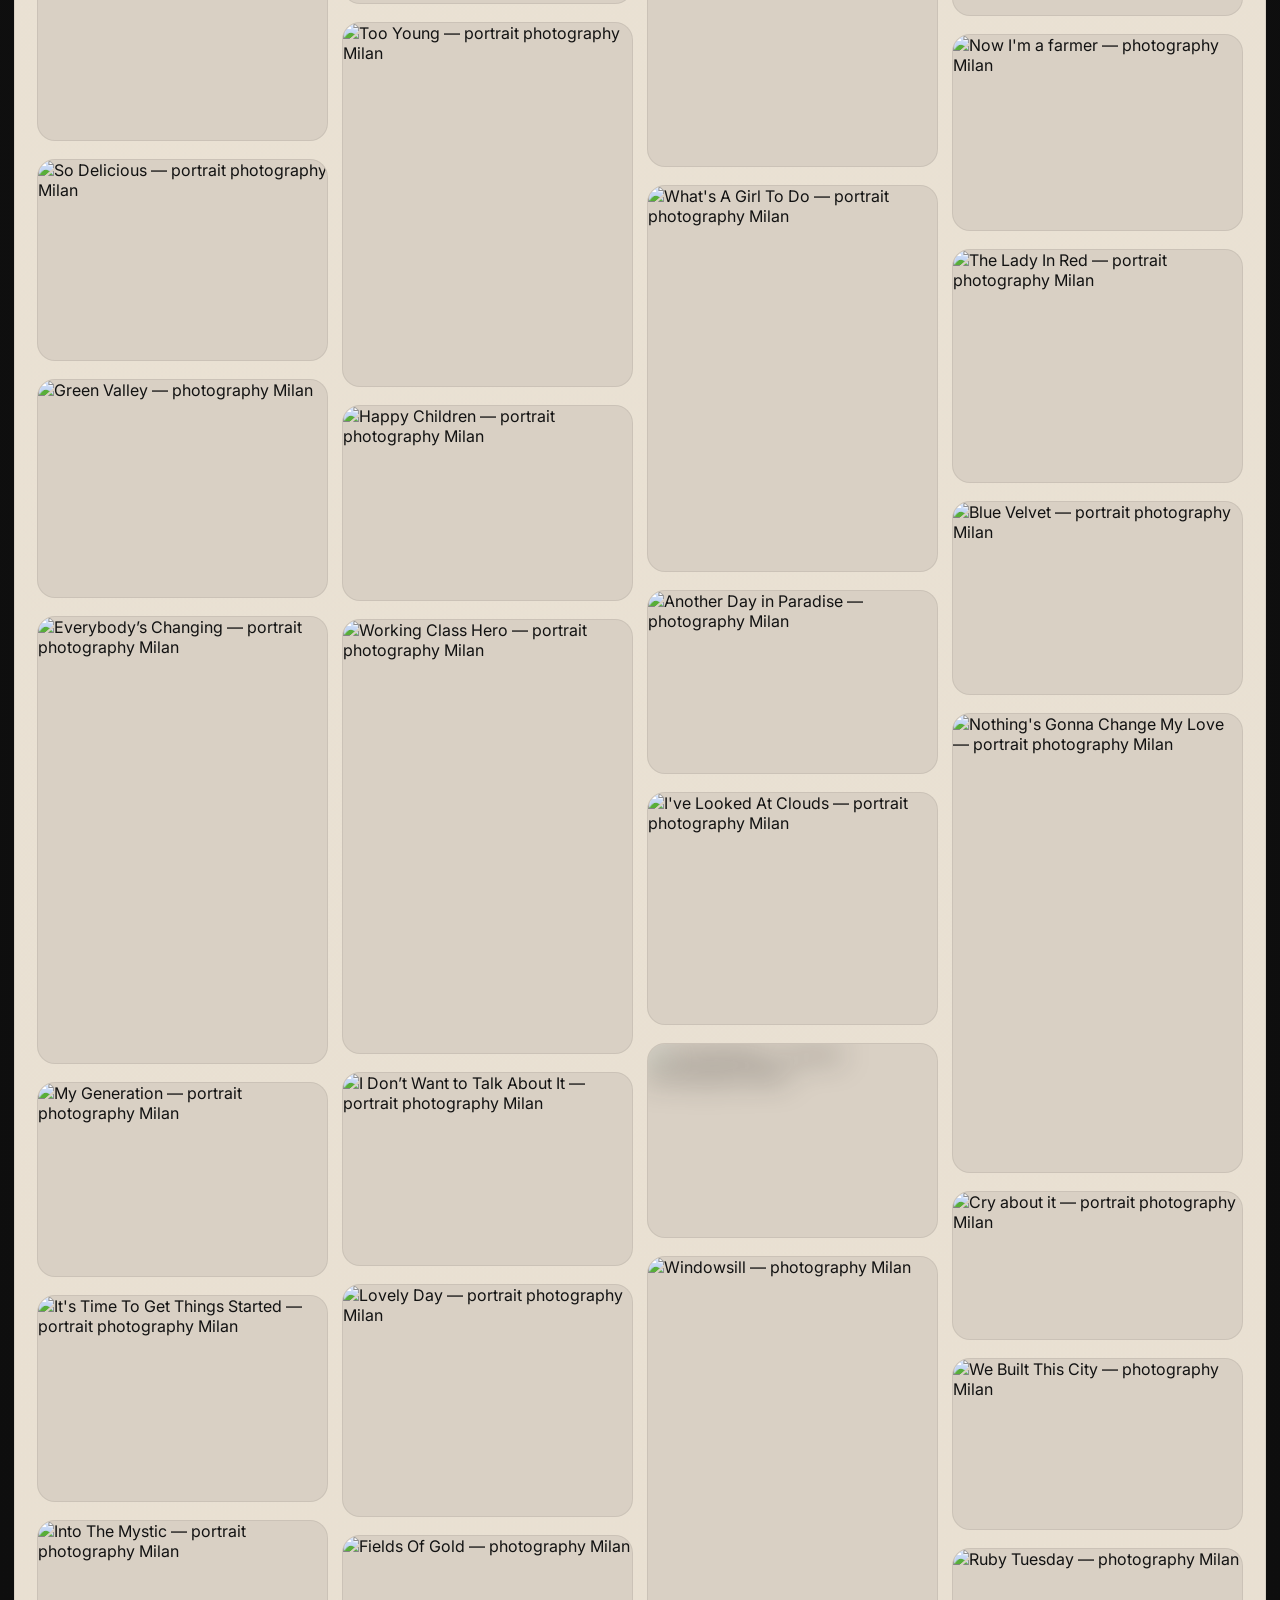
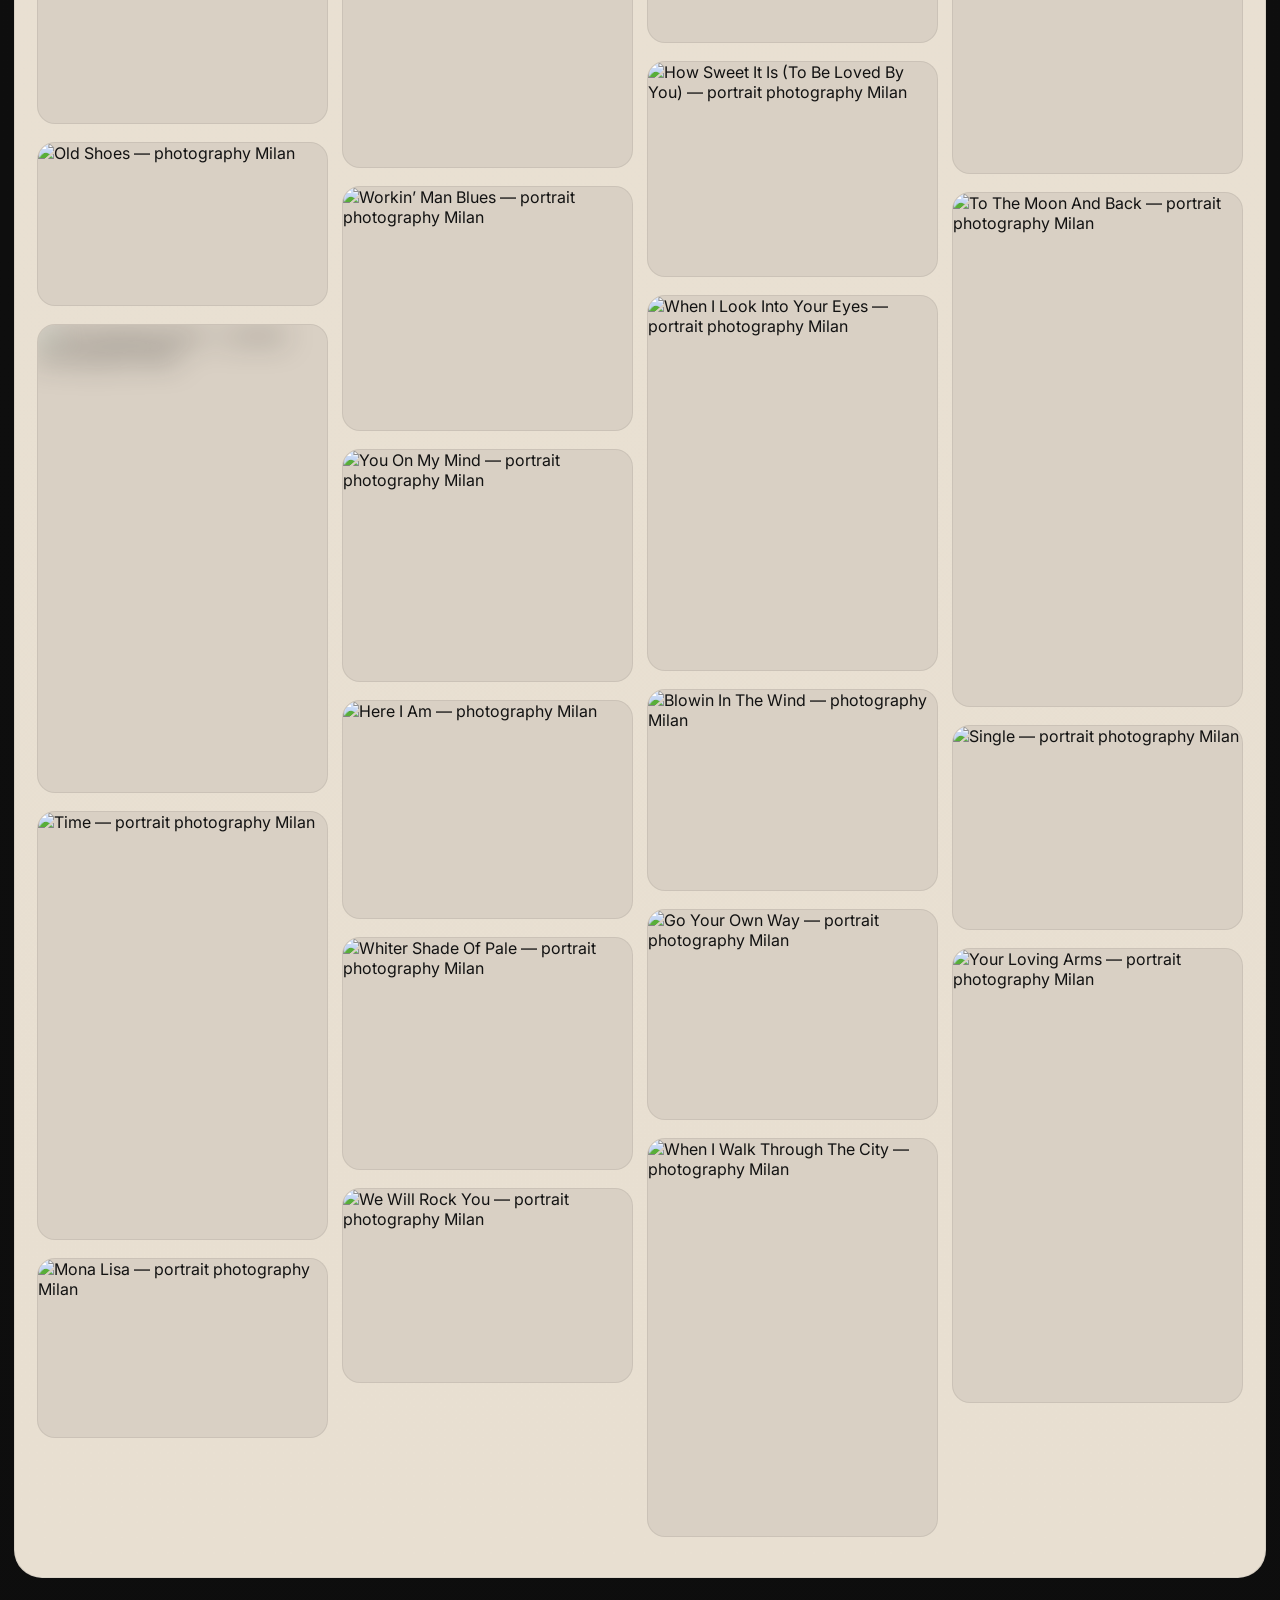
==== commit da7efe83: "final fix" ====
--- a/index.html
+++ b/index.html
@@ -607,7 +607,7 @@
   }
 }
 
-window.addEventListener("load", fitSubtitle);
 window.addEventListener("resize", fitSubtitle);
+document.fonts.ready.then(fitSubtitle);
 </script></body>
 </html>
--- a/styles.css
+++ b/styles.css
@@ -18,11 +18,15 @@
 a{text-decoration:none;color:inherit} img,video{display:block;max-width:100%}
 main{width:min(1480px,calc(100% - 28px));margin:0 auto}
 
-.site-header{position:sticky;top:0;z-index:40;display:flex;justify-content:space-between;align-items:center;padding:12px 18px;background:rgba(10,10,10,.38);backdrop-filter:blur(16px);border-bottom:1px solid rgba(255,255,255,.05)}
-.brand{display:flex;align-items:center;gap:12px}.brand-wordmark{height:17px;width:auto;filter:invert(1) brightness(1.06);opacity:.58}
-.site-nav{display:flex;gap:16px;font-size:12px;letter-spacing:.01em;font-weight:300}
-.site-nav a{color:rgba(255,255,255,.52);transition:color .3s ease,text-shadow .3s ease}
-.site-nav a:hover{color:rgba(255,255,255,.95);text-shadow:0 0 18px rgba(255,255,255,.22)}
+/* ============================================================
+   HEADER & NAV
+   ============================================================ */
+.site-header { position: sticky; top: 0; z-index: 40; display: flex; justify-content: space-between; align-items: center; padding: 12px 18px; background: rgba(10,10,10,.38); backdrop-filter: blur(16px); border-bottom: 1px solid rgba(255,255,255,.05); }
+.brand { display: flex; align-items: center; gap: 12px; }
+.brand-wordmark { height: 17px; width: auto; filter: invert(1) brightness(1.06); opacity: .58; }
+.site-nav { display: flex; gap: 16px; font-size: 12px; letter-spacing: .01em; font-weight: 300; }
+.site-nav a { color: rgba(255,255,255,.52); transition: color .3s ease, text-shadow .3s ease; }
+.site-nav a:hover { color: rgba(255,255,255,.95); text-shadow: 0 0 18px rgba(255,255,255,.22); }
 
 /* hamburger — hidden on desktop */
 .nav-hamburger {
@@ -50,113 +54,95 @@
 .nav-hamburger.open span:nth-child(2) { opacity: 0; }
 .nav-hamburger.open span:nth-child(3) { transform: translateY(-6.5px) rotate(-45deg); }
 
-.hero{position:relative;min-height:calc(86vh - 70px);margin-top:14px;border-radius:var(--radius-xl);overflow:hidden;background:#050505;border:1px solid rgba(255,255,255,.06)}
-.hero-media{position:absolute;inset:0;background-size:cover;background-position:center 34%;transform:scale(1.01);filter:saturate(.78) contrast(.94)}
-.hero-scrim{position:absolute;inset:0;background:linear-gradient(90deg,rgba(0,0,0,.40) 0%,rgba(0,0,0,.12) 40%,rgba(0,0,0,.04) 70%,rgba(0,0,0,.16) 100%),linear-gradient(180deg,rgba(0,0,0,.02),rgba(0,0,0,.18));}
-.hero-content{position:relative;z-index:2;min-height:calc(86vh - 70px);display:flex;align-items:flex-end;justify-content:flex-start;padding:34px clamp(24px,4vw,54px)}
-.hero-lockup{display:flex;align-items:flex-end;gap:36px;max-width:min(1120px,78vw)}
-.hero-wordmark{width:min(660px,58vw);height:auto;filter:invert(1) brightness(1.04)}
-.hero-video-wrap{border:1px solid rgba(255,255,255,.16);box-shadow:0 20px 40px rgba(0,0,0,.24);background:rgba(255,255,255,.05);backdrop-filter:blur(8px);overflow:hidden;flex:0 0 auto}
-.hero-video-circle{width:106px;height:106px;border-radius:999px}
-.hero-video{width:100%;height:100%;object-fit:cover}
-.hero-overlay-text{position:absolute;right:42px;top:108px;z-index:2;display:flex;flex-direction:column;gap:18px;align-items:center;max-width:min(360px,26vw);text-align:center}
-.hero-kicker{margin:0;font-size:18px;line-height:1.15;letter-spacing:.16em;text-transform:uppercase;color:rgba(255,255,255,.84);white-space:normal;font-family:Inter,system-ui,sans-serif;font-weight:300}
-.hero-quote-column{font-size:18px;line-height:1.55;color:rgba(255,255,255,.84);max-width:220px;font-family:Georgia,serif;position:relative}.quote-mark{display:block;font-size:34px;line-height:1;color:rgba(255,255,255,.68);margin-bottom:6px}.quote-mark-close{margin-top:8px;margin-bottom:0}.hero-video-far{position:absolute;right:44px;bottom:42px;z-index:3;border-color:rgba(255,255,255,.2);background:rgba(255,255,255,.08)}
-
-.selected-section,.contact-section{padding:34px 0 12px}
+/* ============================================================
+   SECTIONS — typography & layout helpers
+   ============================================================ */
+.selected-section, .contact-section { padding: 34px 0 12px; }
 .selected-section { padding-top: 72px; }
-.section-head{display:flex;justify-content:space-between;align-items:center;gap:18px;margin-bottom:24px}
-.eyebrow{margin:0 0 10px;font-size:11px;letter-spacing:.26em;text-transform:uppercase;color:#af8570}
-.eyebrow-dark{color:#af8570}
-h2{margin:0;font-size:clamp(30px,4vw,52px);line-height:.96;letter-spacing:-.04em;transition:opacity .35s ease,text-shadow .35s ease}
-h2:hover{text-shadow:0 0 36px rgba(246,242,234,.18)}
-.section-note,.contact-copy{margin:0;font-size:15px;line-height:1.75}.section-note{color:var(--muted);max-width:440px}.section-note-quiet{min-height:1px}.contact-copy{color:rgba(18,18,18,.7);max-width:420px}
-.section-head-explore{align-items:center;min-height:18px;margin-bottom:16px}
-.collections-head{display:flex;flex-direction:column;align-items:flex-start;gap:8px;margin:0 0 22px;padding:4px 0 6px}
-.collections-kicker{margin:0;font-size:10px;letter-spacing:.28em;text-transform:uppercase;color:rgba(246,242,234,.52);font-weight:500}
-.collections-title{margin:0;font-size:clamp(30px,3.6vw,46px);line-height:.94;letter-spacing:-.045em;font-weight:500;color:var(--text)}
-.collections-title:hover{text-shadow:0 0 36px rgba(246,242,234,.14)}
-@media (max-width: 768px){.collections-head{margin-bottom:16px}.collections-kicker{font-size:9px;letter-spacing:.22em}.collections-title{font-size:clamp(24px,8vw,34px)}}
-
-.explore-lockup{display:flex;align-items:center;gap:22px}.explore-lockup-empty{min-height:1px}.explore-symbol{width:96px;height:96px;opacity:.92;cursor:pointer;filter:none}
-
-.selected-grid-wrap{position:relative}
-.selected-grid-categories{display:grid;grid-template-columns:repeat(2,minmax(0,1fr));gap:14px}
-.category-card{position:relative;overflow:hidden;background:#121212;border:1px solid rgba(255,255,255,.07);cursor:pointer;aspect-ratio:16/10;border-radius:24px}
-.category-card img{width:100%;height:100%;object-fit:cover;transition:transform .45s cubic-bezier(.2,.7,.1,1),filter .25s ease}
-.category-card:hover img{transform:scale(1.03)}
-.category-card .card-category{display:none}
-.category-card.cat-0{clip-path:polygon(0 0,100% 0,100% calc(100% - var(--notch)),calc(100% - var(--notch)) calc(100% - var(--notch)),calc(100% - var(--notch)) 100%,0 100%);border-bottom-right-radius:0}
-.category-card.cat-1{clip-path:polygon(0 0,100% 0,100% 100%,var(--notch) 100%,var(--notch) calc(100% - var(--notch)),0 calc(100% - var(--notch)));border-bottom-left-radius:0}
-.category-card.cat-2{clip-path:polygon(0 0,calc(100% - var(--notch)) 0,calc(100% - var(--notch)) var(--notch),100% var(--notch),100% 100%,0 100%);border-top-right-radius:0}
-.category-card.cat-3{clip-path:polygon(0 var(--notch),var(--notch) var(--notch),var(--notch) 0,100% 0,100% 100%,0 100%);border-top-left-radius:0}
-.center-mark{position:absolute;left:50%;top:50%;transform: translate(10px, -6px);width:var(--center-size);height:var(--center-size);border-radius:24px;border:1px solid rgba(255,255,255,.10);background:rgba(8,8,8,.72);backdrop-filter:blur(12px);display:flex;align-items:center;justify-content:center;cursor:pointer;z-index:4;box-shadow:0 20px 36px rgba(0,0,0,.28)}
-.center-mark img{width:60px;height:auto;filter:invert(1)}
-.archive-section{padding:34px 0 24px}
-.archive-panel{border-radius:28px;background:linear-gradient(180deg,var(--panel) 0%,var(--panel-2) 100%);color:var(--text-dark);border:1px solid rgba(18,18,18,.08);padding:22px}
-.archive-topbar{display:flex;align-items:center;justify-content:space-between;gap:18px;margin-bottom:18px}
-.archive-topbar-right{display:flex;flex-direction:column;align-items:stretch;gap:6px}
-.filter-btn-all{text-align:center}
-.archive-title{color:#111;font-size:clamp(28px,3.8vw,42px);letter-spacing:-.03em;white-space:nowrap}
-.archive-controls{display:flex;justify-content:flex-start;align-items:center;gap:14px;margin-bottom:18px}
-.filters{display:flex;flex-wrap:wrap;gap:6px}
-.filter-btn{white-space:nowrap}
-.filter-btn,.nsfw-toggle{appearance:none;font:inherit;font-size:11px;padding:7px 11px;border-radius:999px;border:1px solid rgba(18,18,18,.12);background:rgba(255,255,255,.55);color:#111;cursor:pointer;transition:transform .2s ease,background .2s ease,color .2s ease}
-.filter-btn:hover,.nsfw-toggle:hover{transform:translateY(-1px)}
-.filter-btn.active,.nsfw-toggle.active{background:#111;color:#fff;border-color:#111}
-.nsfw-toggle{display:inline-flex;flex-direction:row;align-items:center;justify-content:center;gap:6px;margin-left:0;padding:7px 10px;width:100%}
-.nsfw-toggle-text{font-size:10px;letter-spacing:.06em;line-height:1.4}
-.nsfw-line-1,.nsfw-line-2{font-size:10px;letter-spacing:.06em;line-height:1.4;display:inline}
-
-/* Desktop: colonna verticale con Reveal/Hide + NSFW + icona */
+.section-head { display: flex; justify-content: space-between; align-items: center; gap: 18px; margin-bottom: 24px; }
+.eyebrow { margin: 0 0 10px; font-size: 11px; letter-spacing: .26em; text-transform: uppercase; color: #af8570; }
+.eyebrow-dark { color: #af8570; }
+h2 { margin: 0; font-size: clamp(30px,4vw,52px); line-height: .96; letter-spacing: -.04em; transition: opacity .35s ease, text-shadow .35s ease; }
+h2:hover { text-shadow: 0 0 36px rgba(246,242,234,.18); }
+.section-note, .contact-copy { margin: 0; font-size: 15px; line-height: 1.75; }
+.section-note { color: var(--muted); max-width: 440px; }
+.section-note-quiet { min-height: 1px; }
+.contact-copy { color: rgba(18,18,18,.7); max-width: 420px; }
+.section-head-explore { align-items: center; min-height: 18px; margin-bottom: 16px; }
+.collections-head { display: flex; flex-direction: column; align-items: flex-start; gap: 8px; margin: 0 0 22px; padding: 4px 0 6px; }
+.collections-kicker { margin: 0; font-size: 10px; letter-spacing: .28em; text-transform: uppercase; color: rgba(246,242,234,.52); font-weight: 500; }
+.collections-title { margin: 0; font-size: clamp(30px,3.6vw,46px); line-height: .94; letter-spacing: -.045em; font-weight: 500; color: var(--text); }
+.collections-title:hover { text-shadow: 0 0 36px rgba(246,242,234,.14); }
+@media (max-width: 768px) {
+  .collections-head { margin-bottom: 16px; }
+  .collections-kicker { font-size: 9px; letter-spacing: .22em; }
+  .collections-title { font-size: clamp(24px,8vw,34px); }
+}
+
+/* ============================================================
+   ARCHIVE — panel, grid, cards, filters
+   ============================================================ */
+.archive-section { padding: 34px 0 24px; }
+.archive-panel { border-radius: 28px; background: linear-gradient(180deg,var(--panel) 0%,var(--panel-2) 100%); color: var(--text-dark); border: 1px solid rgba(18,18,18,.08); padding: 22px; }
+.archive-topbar { display: flex; align-items: center; justify-content: space-between; gap: 18px; margin-bottom: 18px; }
+.archive-topbar-right { display: flex; flex-direction: column; align-items: stretch; gap: 6px; }
+.filter-btn-all { text-align: center; }
+.archive-title { color: #111; font-size: clamp(32px,4.2vw,52px); letter-spacing: -.03em; white-space: nowrap; font-weight: 500; }
+@media (max-width: 430px) { .archive-title { font-size: 34px; white-space: nowrap; } }
+.archive-controls { display: flex; justify-content: flex-start; align-items: center; gap: 14px; margin-bottom: 18px; }
+.filters { display: flex; flex-wrap: wrap; gap: 6px; }
+.filter-btn { white-space: nowrap; }
+.filter-btn, .nsfw-toggle { appearance: none; font: inherit; font-size: 11px; padding: 7px 11px; border-radius: 999px; border: 1px solid rgba(18,18,18,.12); background: rgba(255,255,255,.55); color: #111; cursor: pointer; transition: transform .2s ease, background .2s ease, color .2s ease; }
+.filter-btn:hover, .nsfw-toggle:hover { transform: translateY(-1px); }
+.filter-btn.active, .nsfw-toggle.active { background: #111; color: #fff; border-color: #111; }
+.nsfw-toggle { display: inline-flex; flex-direction: row; align-items: center; justify-content: center; gap: 6px; margin-left: 0; padding: 7px 10px; width: 100%; }
+.nsfw-toggle-text { font-size: 10px; letter-spacing: .06em; line-height: 1.4; }
+.nsfw-line-1, .nsfw-line-2 { font-size: 10px; letter-spacing: .06em; line-height: 1.4; display: inline; }
 .nsfw-desktop-only { display: flex; flex-direction: column; align-items: center; gap: 3px; }
 .nsfw-desktop-only .nsfw-line-1,
 .nsfw-desktop-only .nsfw-line-2 { font-size: 10px; letter-spacing: .06em; line-height: 1.3; display: block; text-align: center; }
 .nsfw-desktop-only .nsfw-icon { width: 24px; height: 24px; margin-top: 2px; }
 .nsfw-mobile-only { display: none; font-size: 10px; letter-spacing: .06em; }
-.nsfw-icon{width:24px;height:24px;flex-shrink:0}
-.archive-grid{columns:4 280px;column-gap:14px}
-.archive-card{position:relative;overflow:hidden;display:inline-block;width:100%;margin:0 0 14px;border-radius:18px;background:#d9d0c4;border:1px solid rgba(18,18,18,.07);cursor:pointer}
-.archive-card img{width:100%;height:auto;display:block;transition:transform .42s cubic-bezier(.2,.7,.1,1),filter .25s ease}.archive-card:hover img{transform:scale(1.03)}
-.archive-card .card-meta{position:absolute;left:0;right:0;bottom:0;padding:34px 18px 18px;border-radius:0 0 14px 14px;background:linear-gradient(transparent, rgba(0,0,0,.75));opacity:0;transform:translateY(4px);transition:opacity .55s ease, transform .55s ease}
-.archive-card:hover .card-meta{opacity:1;transform:translateY(0)}
-.archive-card .card-title{font-size:10px;font-weight:400;letter-spacing:.12em;text-transform:uppercase;color:rgba(255,255,255,.68);text-shadow:0 1px 6px rgba(0,0,0,.32)}
-.archive-card .card-category{display:none}
-.is-nsfw img{filter:blur(15px);transition:filter 1.4s ease} .is-nsfw:hover img{filter:blur(0)} body.reveal-nsfw .is-nsfw img{filter:none;transition:filter 1.4s ease}
-
-/* ============================================================
-   CONTACT
-   ============================================================ */
-.contact-panel{border-radius:26px;background:#af8570;color:#111;padding:28px;border:1px solid rgba(18,18,18,.1);display:flex;justify-content:flex-start;align-items:center;gap:28px}
-.contact-video-wrap{flex:0 0 auto;width:138px;height:138px;border-radius:999px;overflow:hidden;border:2px solid rgba(18,18,18,.14);box-shadow:0 8px 24px rgba(0,0,0,.16)}
-.contact-video{width:100%;height:100%;object-fit:cover}
-.contact-text-block{display:flex;flex-direction:column;gap:14px}
-.contact-title{font-family:Inter,system-ui,sans-serif;font-size:clamp(20px,3vw,36px);font-weight:300;letter-spacing:-.02em}
-.contact-links{display:flex;gap:12px;flex-wrap:wrap;align-items:flex-start}.contact-item{display:flex;align-items:center;gap:12px;padding:12px 16px;border-radius:999px;background:rgba(255,255,255,.32);border:1px solid rgba(18,18,18,.08);font-weight:500;letter-spacing:.03em}
-.contact-icon{width:18px;height:18px;object-fit:contain}.contact-icon-ghost{opacity:.72}
-
-.lightbox{width:min(1260px,calc(100% - 32px));padding:0;border:none;background:transparent;color:#fff}.lightbox::backdrop{background:rgba(0,0,0,.88)}
-.lightbox-stage{position:relative}.lightbox-stage img{width:100%;max-height:80vh;object-fit:contain;border-radius:20px;background:#0e0e0e}.lightbox-meta{display:flex;justify-content:space-between;align-items:center;padding:14px 8px 0}.lightbox-title{font-size:18px;font-weight:600}.lightbox-category{font-size:12px;letter-spacing:.14em;text-transform:uppercase;color:rgba(255,255,255,.62)}
-.lightbox-close,.lightbox-arrow{position:fixed;z-index:60;border:none;background:rgba(12,12,12,.62);color:#fff;cursor:pointer;backdrop-filter:blur(10px)}
-.lightbox-close{top:22px;right:24px;width:48px;height:48px;border-radius:999px;font-size:32px;line-height:1}.lightbox-arrow{top:50%;transform:translateY(-50%);width:52px;height:52px;border-radius:999px;font-size:36px;display:flex;align-items:center;justify-content:center}.lightbox-arrow.prev{left:18px}.lightbox-arrow.next{right:18px}
-
-.intro-fade,.intro-rise{opacity:0;animation:fadeIn .9s ease forwards}.intro-rise{transform:translateY(16px);animation:riseIn .85s cubic-bezier(.2,.7,.1,1) forwards}.delay-1{animation-delay:.08s}.delay-2{animation-delay:.16s}.delay-3{animation-delay:.24s}
-@keyframes fadeIn{to{opacity:1}}
-@keyframes riseIn{to{opacity:1;transform:translateY(0)}}
-
-@media (max-width: 1100px){.archive-grid{columns:3 240px}.hero-wordmark{width:min(580px,58vw)}.hero-overlay-text{max-width:360px}}
-@media (max-width: 820px){main{width:min(100%,calc(100% - 18px))}.site-header{padding:10px 12px}.site-nav{gap:10px;font-size:11px}.brand-wordmark{height:15px}.hero{min-height:72vh}.hero-content{min-height:72vh;padding:22px 18px;align-items:flex-end}.hero-wordmark{width:min(92vw,500px)}.hero-video-circle{width:90px;height:90px}.hero-video-far{right:18px;bottom:18px}.hero-overlay-text{position:absolute;right:18px;top:24px;gap:14px;max-width:160px}.hero-quote-column{font-size:18px}.section-head{flex-direction:column;align-items:flex-start}.archive-grid{columns:2 180px}.center-mark{width:92px;height:92px}.center-mark img{width:38px}}
-
-.center-mark{border-radius:0;background:#0b0b0b;border:1px solid rgba(255,255,255,.08)}
-.center-mark img{width:70px;height:auto;filter:none}
-.archive-title{font-size:clamp(26px,3.2vw,40px);font-weight:500}
-/* desktop override — font più grande */
-@media (min-width: 431px) {
-  .archive-title { font-size: clamp(32px, 4.2vw, 52px); }
-}
-@media (max-width: 430px) {
-  .archive-title { font-size: 34px; white-space: nowrap; }
-}
+.nsfw-icon { width: 24px; height: 24px; flex-shrink: 0; }
+.archive-grid { columns: 4 280px; column-gap: 14px; }
+.archive-card { position: relative; overflow: hidden; display: inline-block; width: 100%; margin: 0 0 14px; border-radius: 18px; background: #d9d0c4; border: 1px solid rgba(18,18,18,.07); cursor: pointer; }
+.archive-card img { width: 100%; height: auto; display: block; transition: transform .42s cubic-bezier(.2,.7,.1,1), filter .25s ease; }
+.archive-card:hover img { transform: scale(1.03); }
+.archive-card .card-meta { position: absolute; left: 0; right: 0; bottom: 0; padding: 34px 18px 18px; border-radius: 0 0 14px 14px; background: linear-gradient(transparent, rgba(0,0,0,.75)); opacity: 0; transform: translateY(4px); transition: opacity .55s ease, transform .55s ease; }
+.archive-card:hover .card-meta { opacity: 1; transform: translateY(0); }
+.archive-card .card-title { font-size: 10px; font-weight: 400; letter-spacing: .12em; text-transform: uppercase; color: rgba(255,255,255,.68); text-shadow: 0 1px 6px rgba(0,0,0,.32); }
+.archive-card .card-category { display: none; }
+.is-nsfw img { filter: blur(15px); transition: filter 1.4s ease; }
+.is-nsfw:hover img { filter: blur(0); }
+body.reveal-nsfw .is-nsfw img { filter: none; transition: filter 1.4s ease; }
+
+/* ============================================================
+   LIGHTBOX
+   ============================================================ */
+.lightbox { width: min(1260px,calc(100% - 32px)); padding: 0; border: none; background: transparent; color: #fff; }
+.lightbox::backdrop { background: rgba(0,0,0,.88); }
+.lightbox-stage { position: relative; }
+.lightbox-stage img { width: 100%; max-height: 80vh; object-fit: contain; border-radius: 20px; background: #0e0e0e; }
+.lightbox-meta { display: flex; justify-content: space-between; align-items: center; padding: 14px 8px 0; }
+.lightbox-title { font-size: 18px; font-weight: 600; }
+.lightbox-category { font-size: 12px; letter-spacing: .14em; text-transform: uppercase; color: rgba(255,255,255,.62); }
+.lightbox-close, .lightbox-arrow { position: fixed; z-index: 60; border: none; background: rgba(12,12,12,.62); color: #fff; cursor: pointer; backdrop-filter: blur(10px); }
+.lightbox-close { top: 22px; right: 24px; width: 48px; height: 48px; border-radius: 999px; font-size: 32px; line-height: 1; }
+.lightbox-arrow { top: 50%; transform: translateY(-50%); width: 52px; height: 52px; border-radius: 999px; font-size: 36px; display: flex; align-items: center; justify-content: center; }
+.lightbox-arrow.prev { left: 18px; }
+.lightbox-arrow.next { right: 18px; }
+
+/* ============================================================
+   INTRO ANIMATIONS
+   ============================================================ */
+.intro-fade, .intro-rise { opacity: 0; animation: fadeIn .9s ease forwards; }
+.intro-rise { transform: translateY(16px); animation: riseIn .85s cubic-bezier(.2,.7,.1,1) forwards; }
+.delay-1 { animation-delay: .08s; }
+.delay-2 { animation-delay: .16s; }
+.delay-3 { animation-delay: .24s; }
+@keyframes fadeIn { to { opacity: 1; } }
+@keyframes riseIn { to { opacity: 1; transform: translateY(0); } }
+
 
 /* ============================================================
    HERO — desktop (≥ 769px)
@@ -322,8 +308,6 @@
 /* ============================================================
    CATEGORIE — desktop (≥ 769px)
    ============================================================ */
-:root { --notch: 68px; --center-size: 118px; }
-
 .selected-grid-wrap { position: relative; }
 .selected-grid-categories { display: grid; grid-template-columns: repeat(2, minmax(0,1fr)); gap: 14px; }
 
@@ -344,7 +328,7 @@
 .category-card.cat-1 .card-meta, .category-card.cat-3 .card-meta { right: 18px; left: calc(var(--center-size) + 26px); text-align: right; }
 
 .center-mark {
-  position: absolute; left: 50%; top: 50%; transform: translate(10px, -6px);
+  position: absolute; left: 50%; top: 50%; transform: translate(-50%, -50%);
   width: var(--center-size); height: var(--center-size);
   border-radius: 0; background: #0b0b0b; border: 1px solid rgba(255,255,255,.08);
   display: flex; align-items: center; justify-content: center;
@@ -812,12 +796,6 @@
   z-index: 0;
   mix-blend-mode: screen;
 }
-  align-self: center;
-  display: flex;
-  align-items: center;
-  justify-content: center;
-  position: relative;
-}
 
 .bio-motto-wrap {
   position: relative;
@@ -1250,42 +1228,6 @@
 }
 
 
-.hero-right-composition {
-  position: absolute;
-  right: 62px; /* era 54px -> leggermente più a sinistra */
-  top: 72px;
-  bottom: 44px;
-  z-index: 3;
-  display: flex;
-  flex-direction: column;
-  align-items: flex-end;
-  justify-content: flex-start;
-  pointer-events: none;
-  max-width: 38vw;
-}
-.hero-wordmark-top {
-  width: 100%;
-  height: auto;
-  filter: invert(1) brightness(1.05);
-  margin-bottom: 0;
-  opacity: .62;
-}
-.hero-title-svg-wrap {
-  pointer-events: auto;
-  cursor: pointer;
-  display: block;
-  width: 100%;
-  margin-top: -2.6vw;
-}
-.hero-title-svg {
-  width: 100%;
-  height: auto;
-  filter: invert(1);
-  opacity: .62;
-  pointer-events: auto;
-  cursor: pointer;
-  position: relative;
-}
 /* ============================================================
    HERO LOGO FIX — single combined Portfolio/MMXXVI SVG only
    ============================================================ */
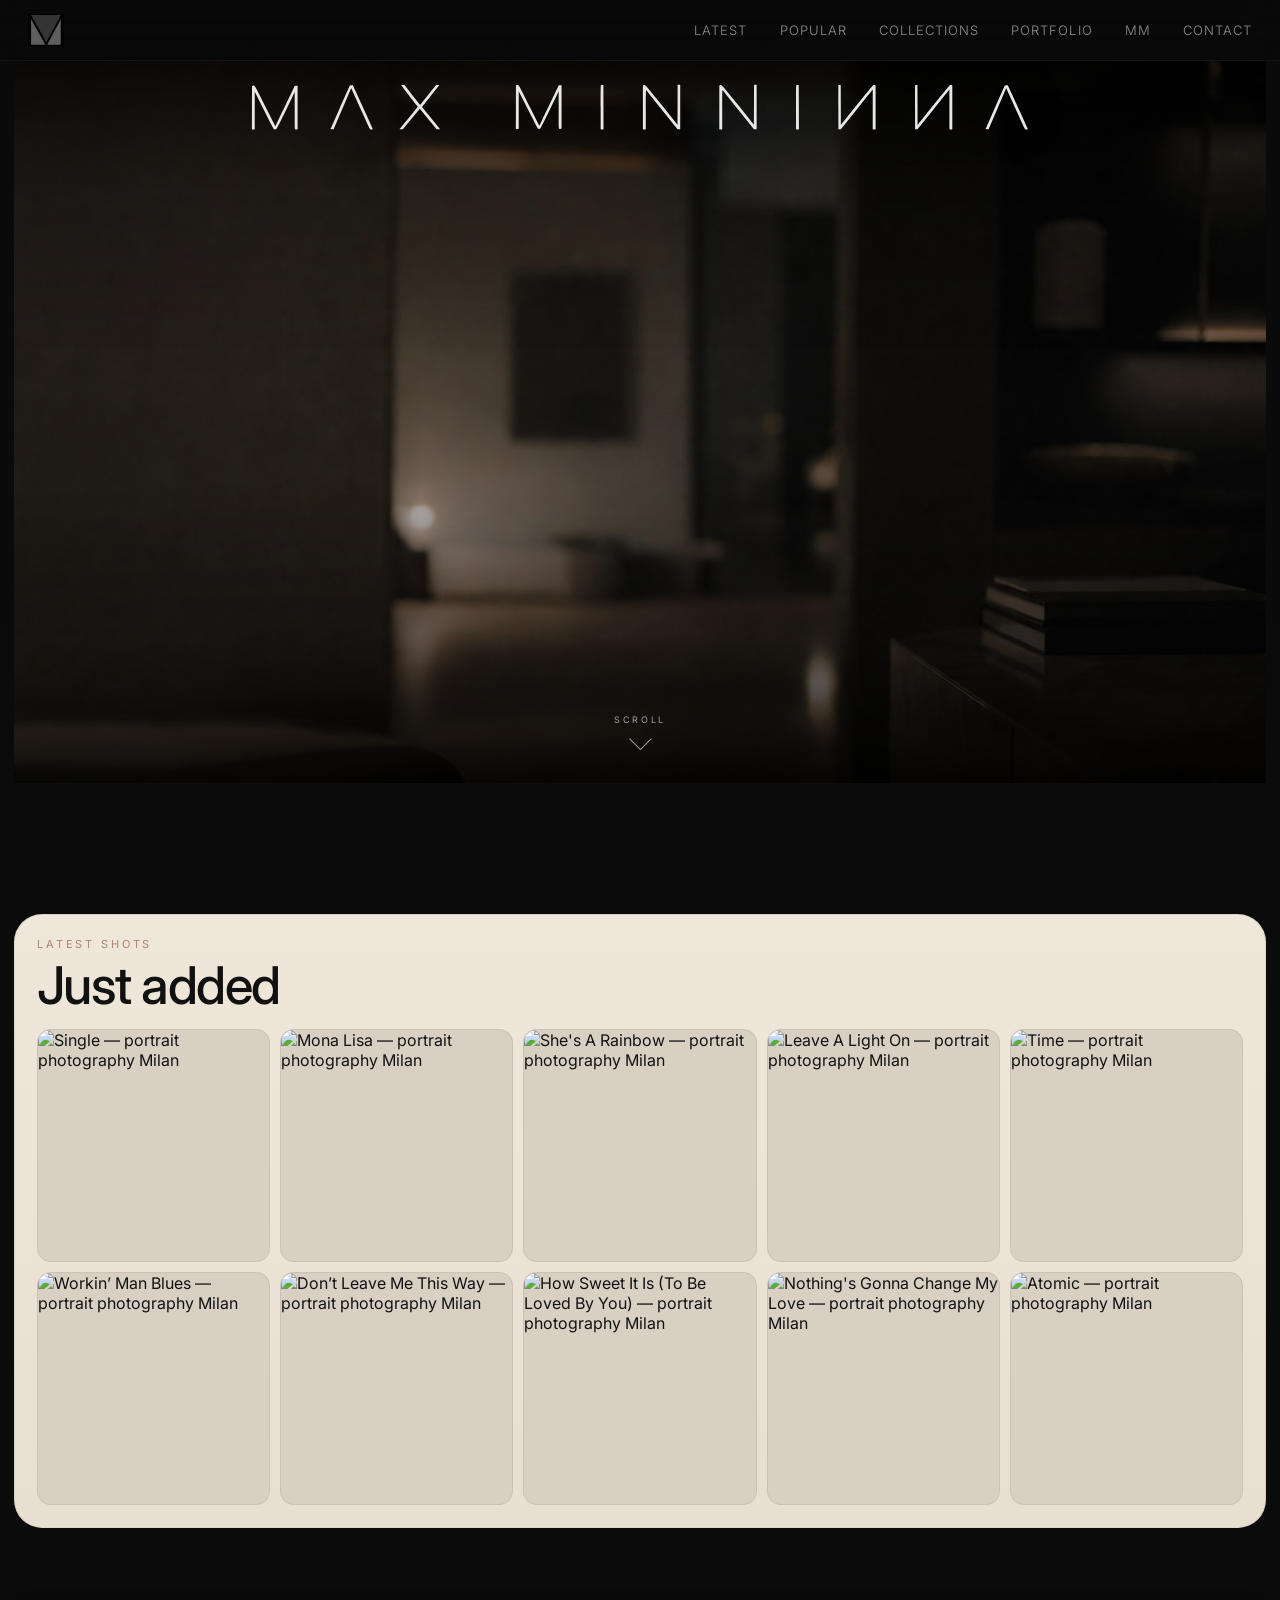
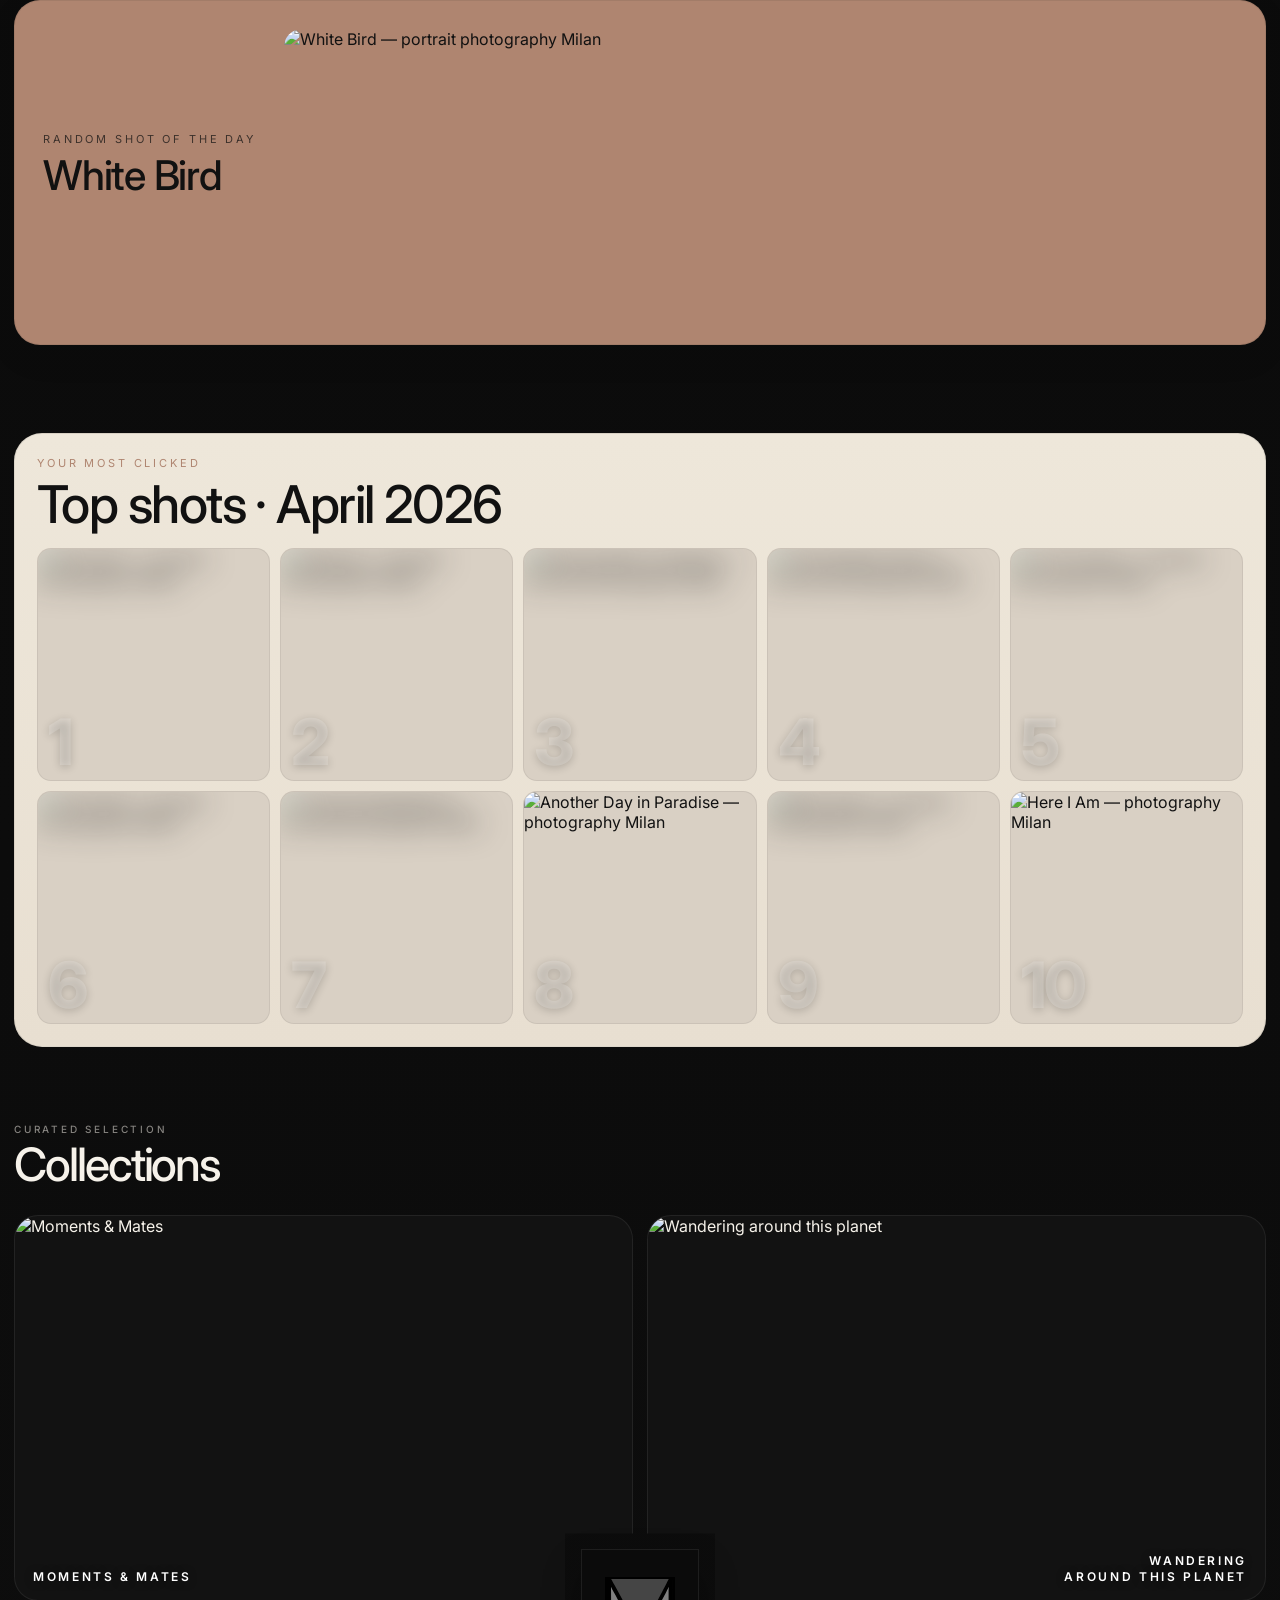
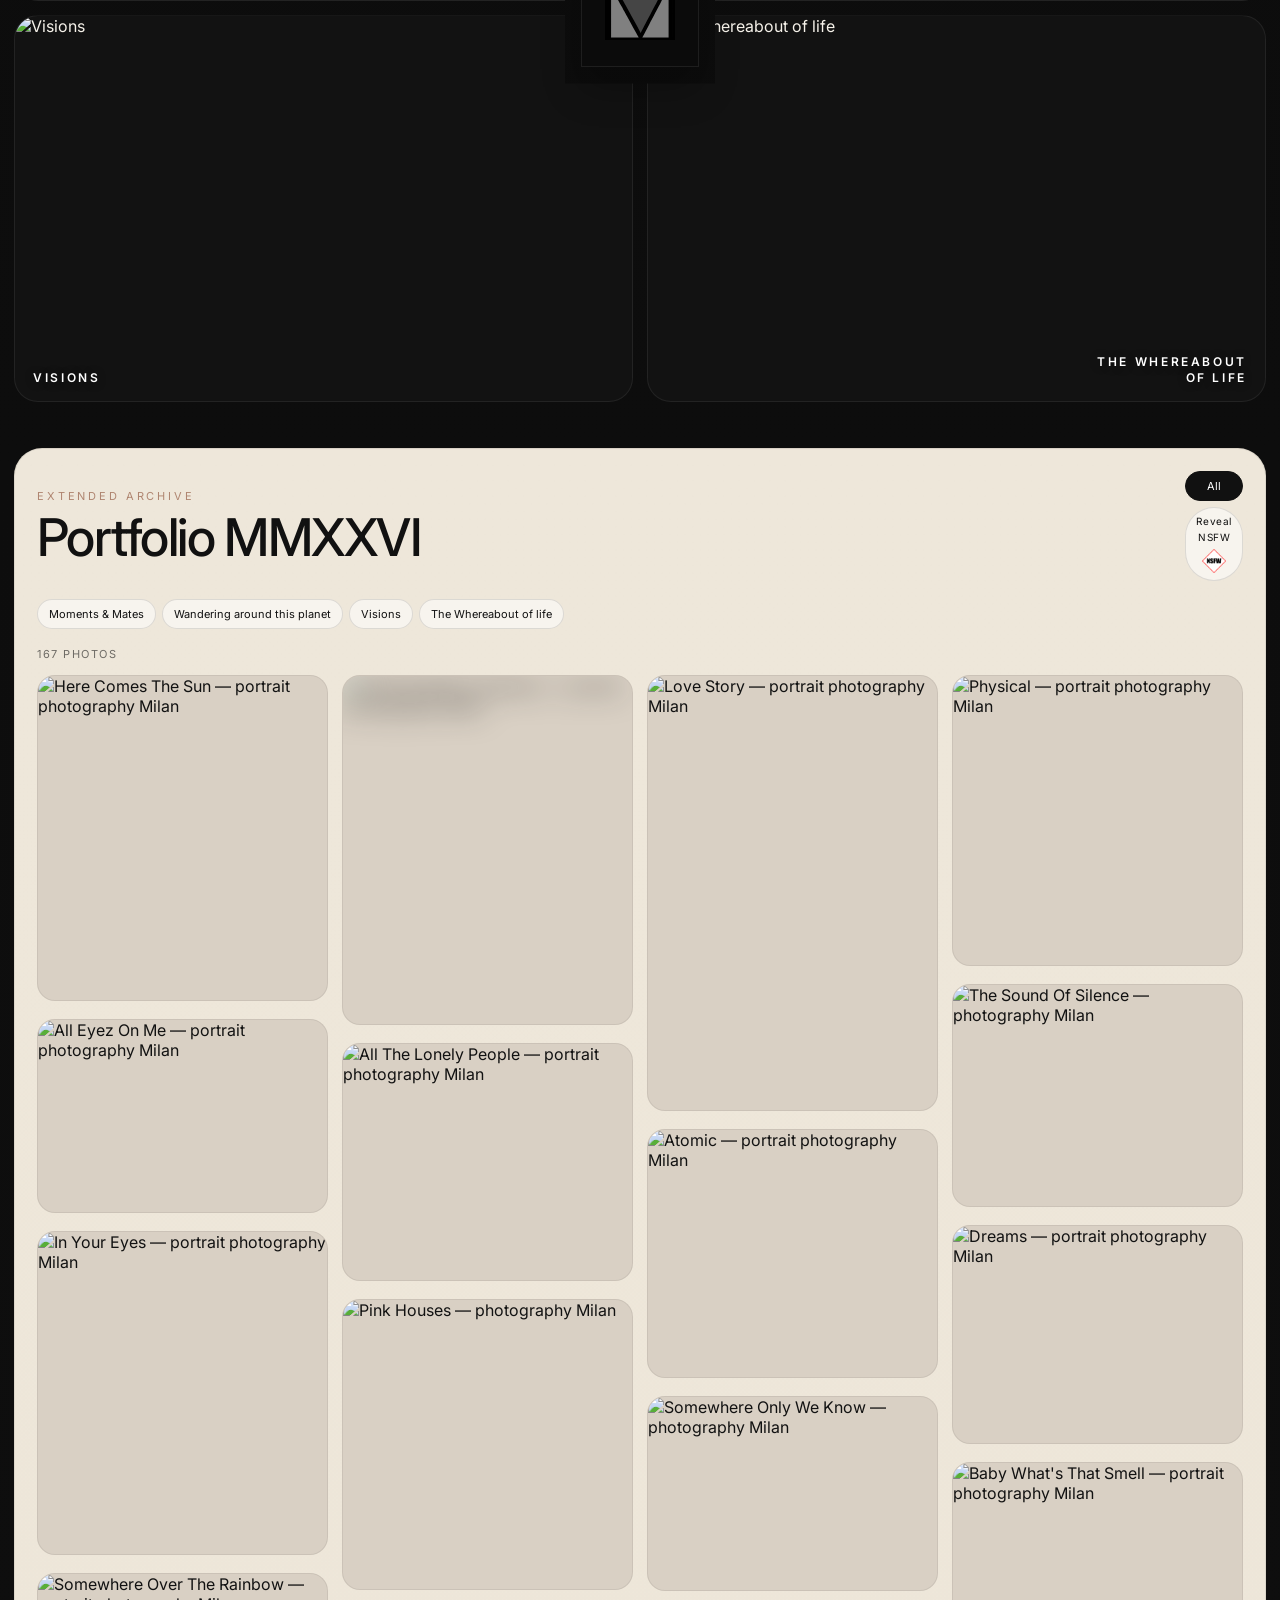
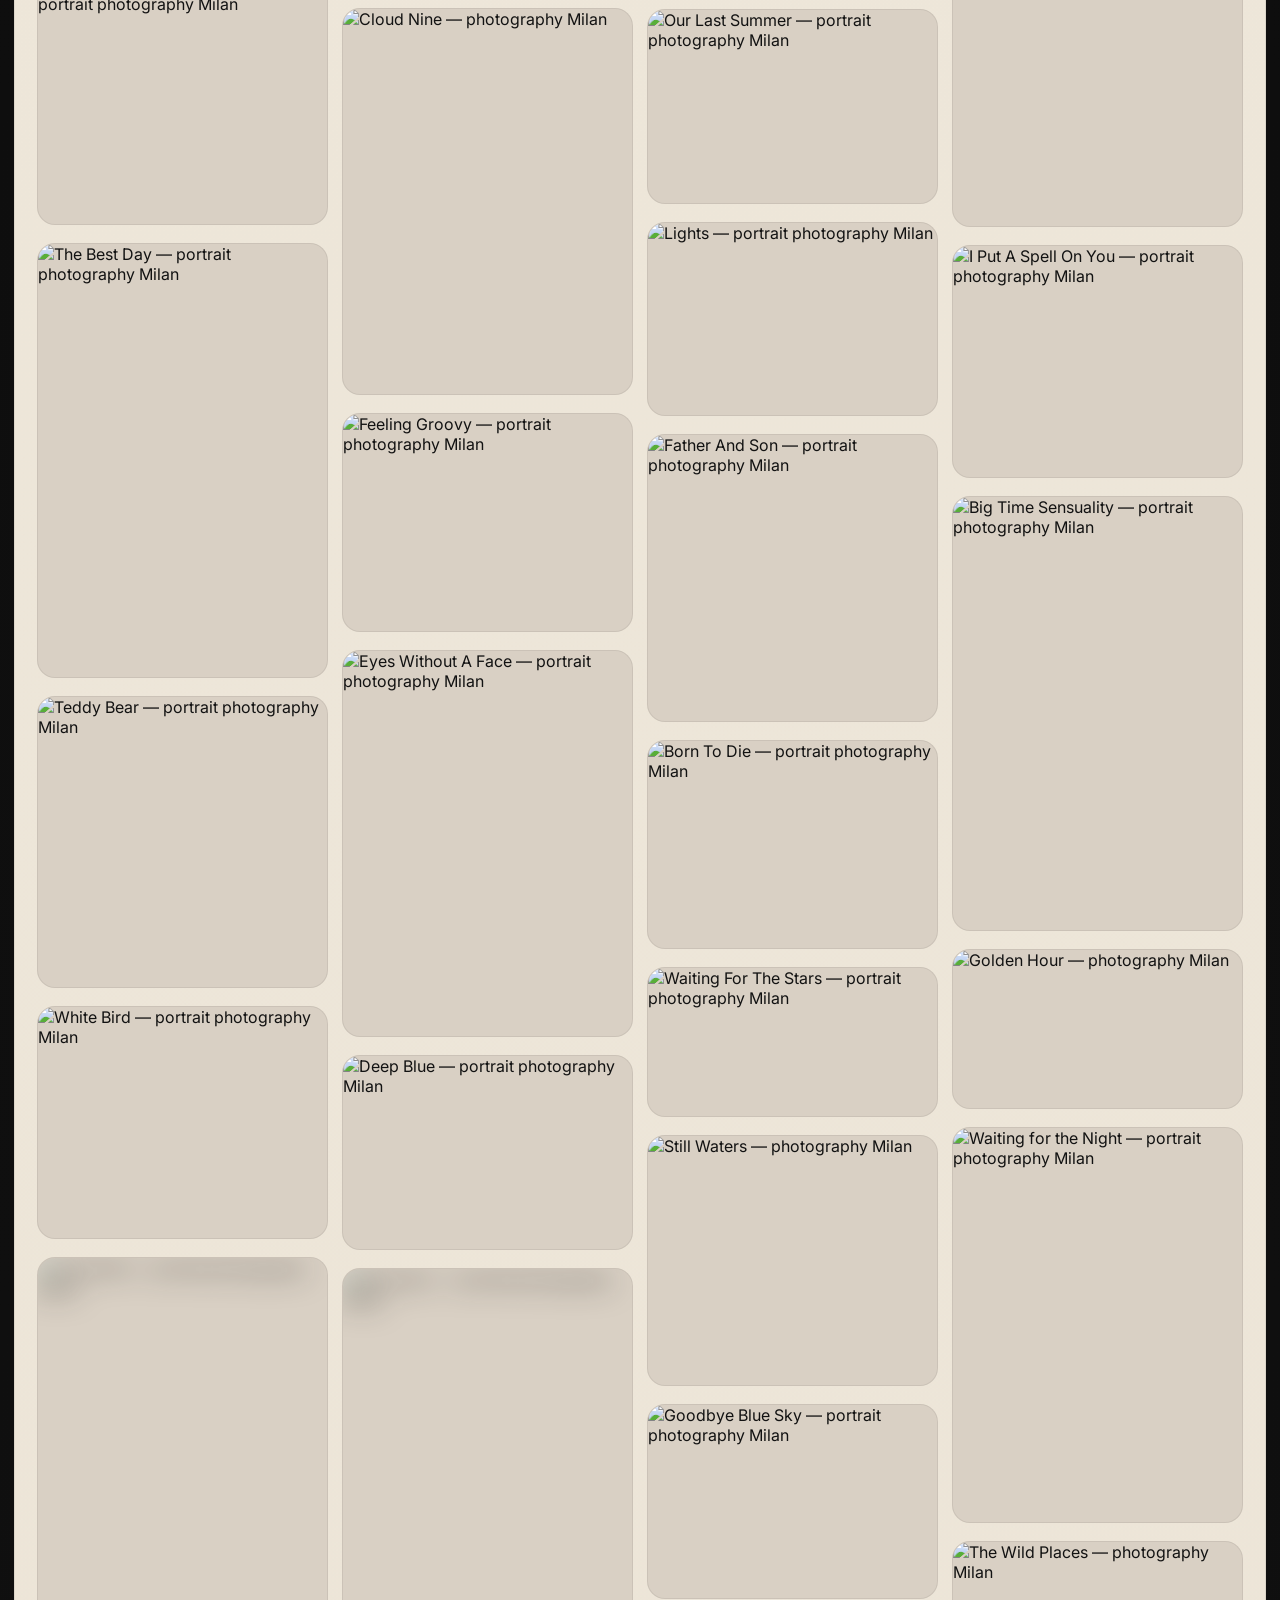
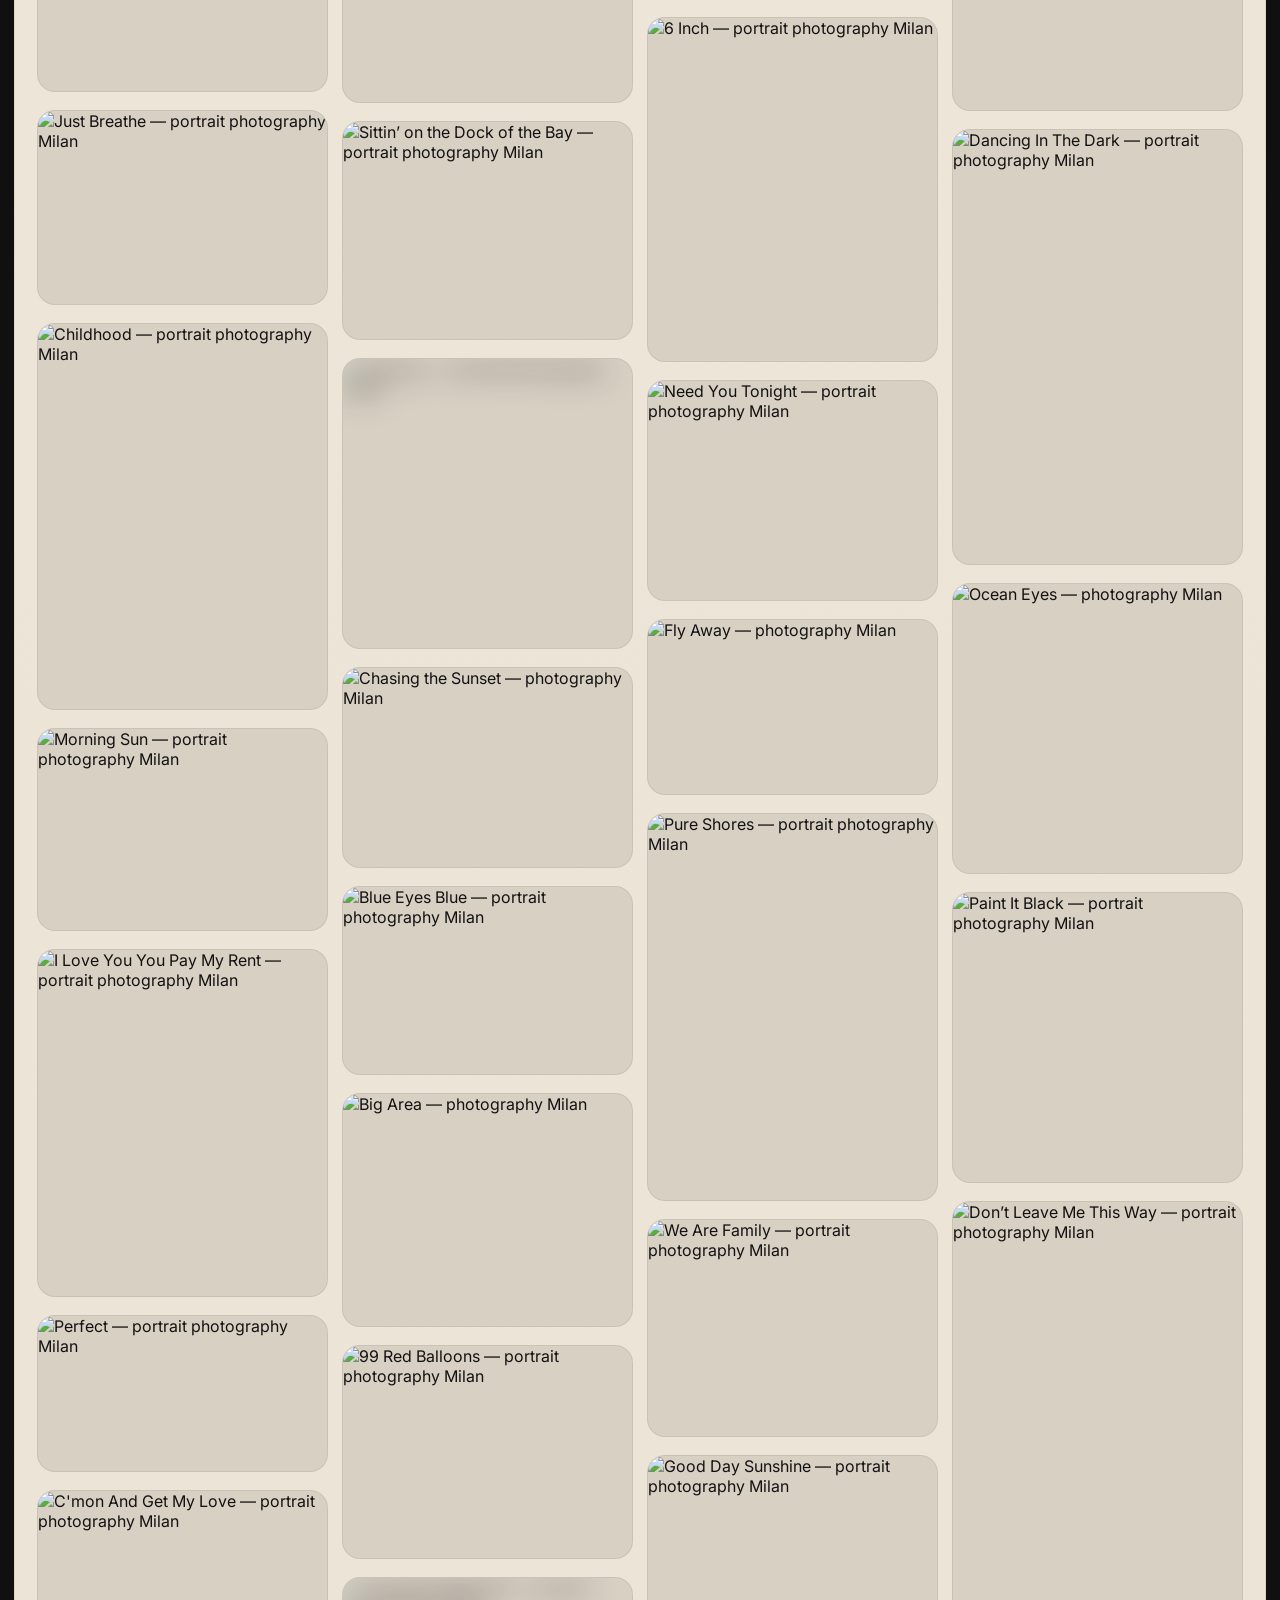
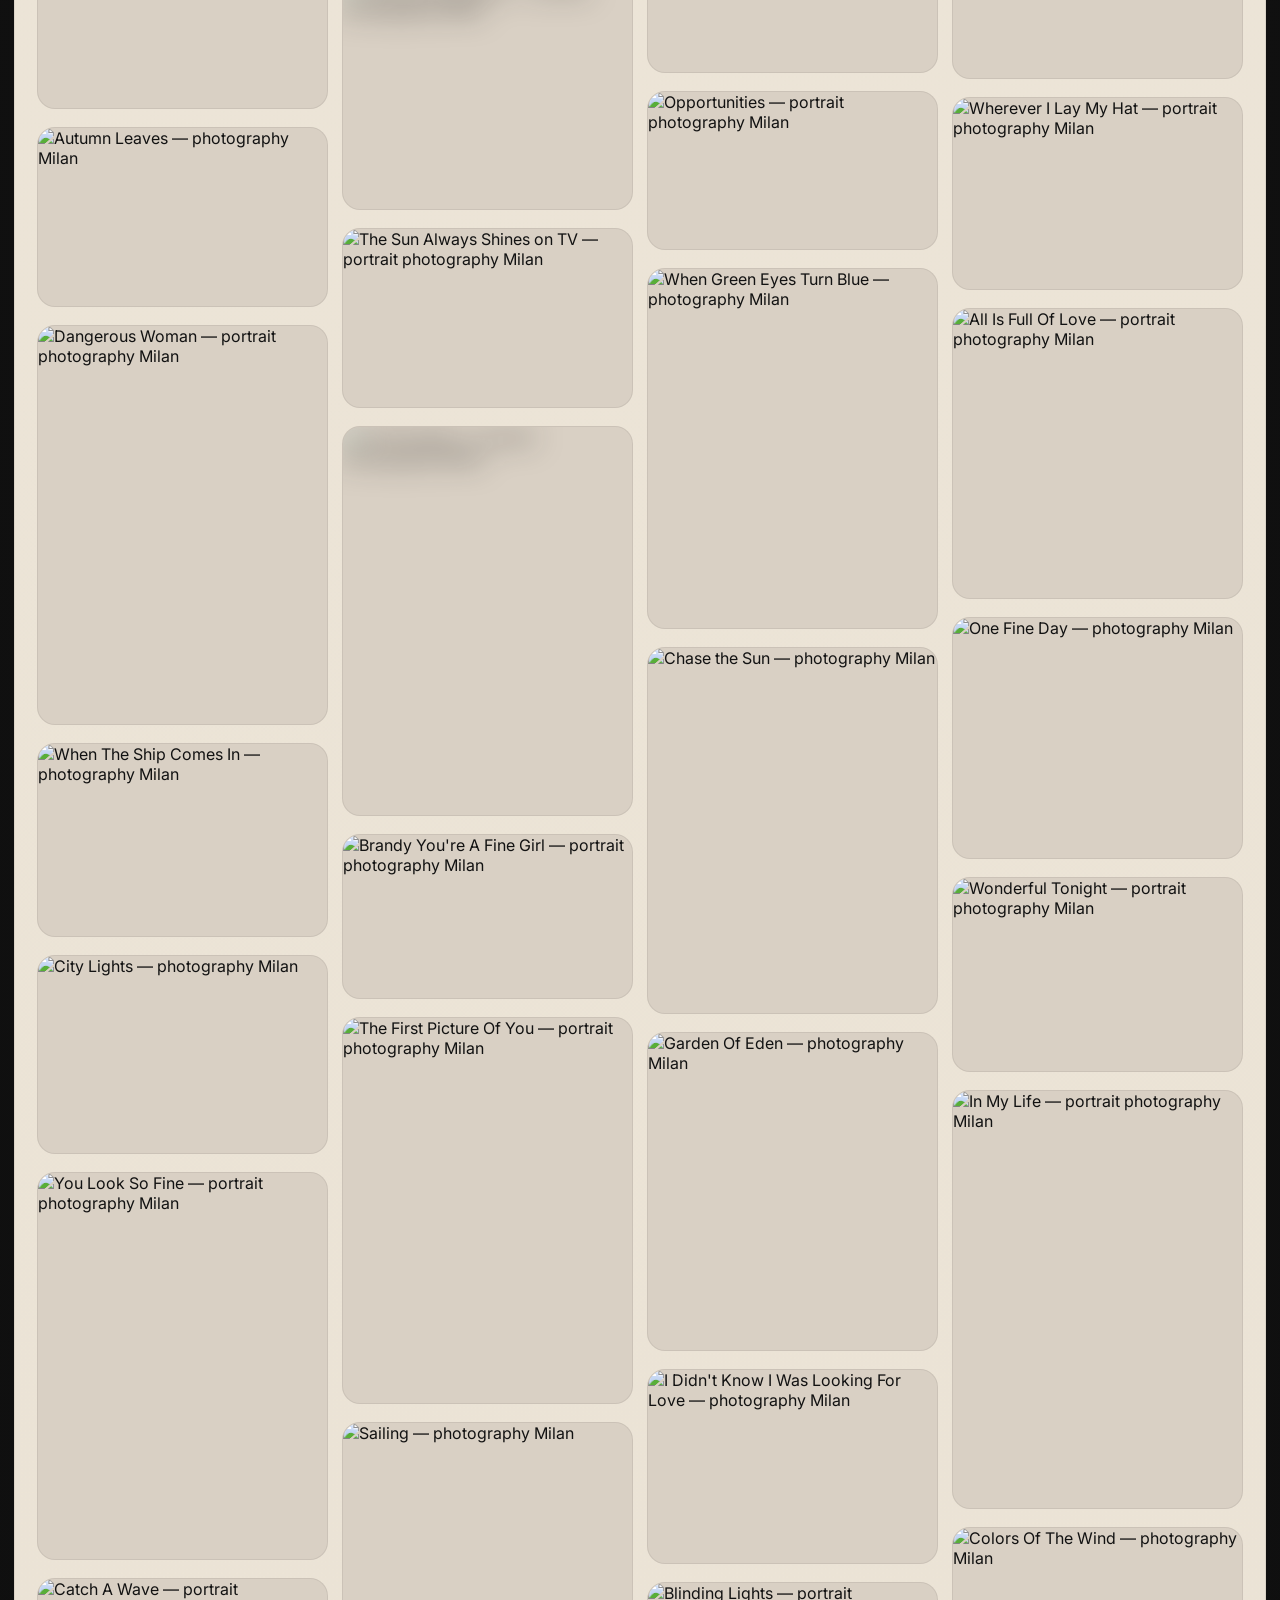
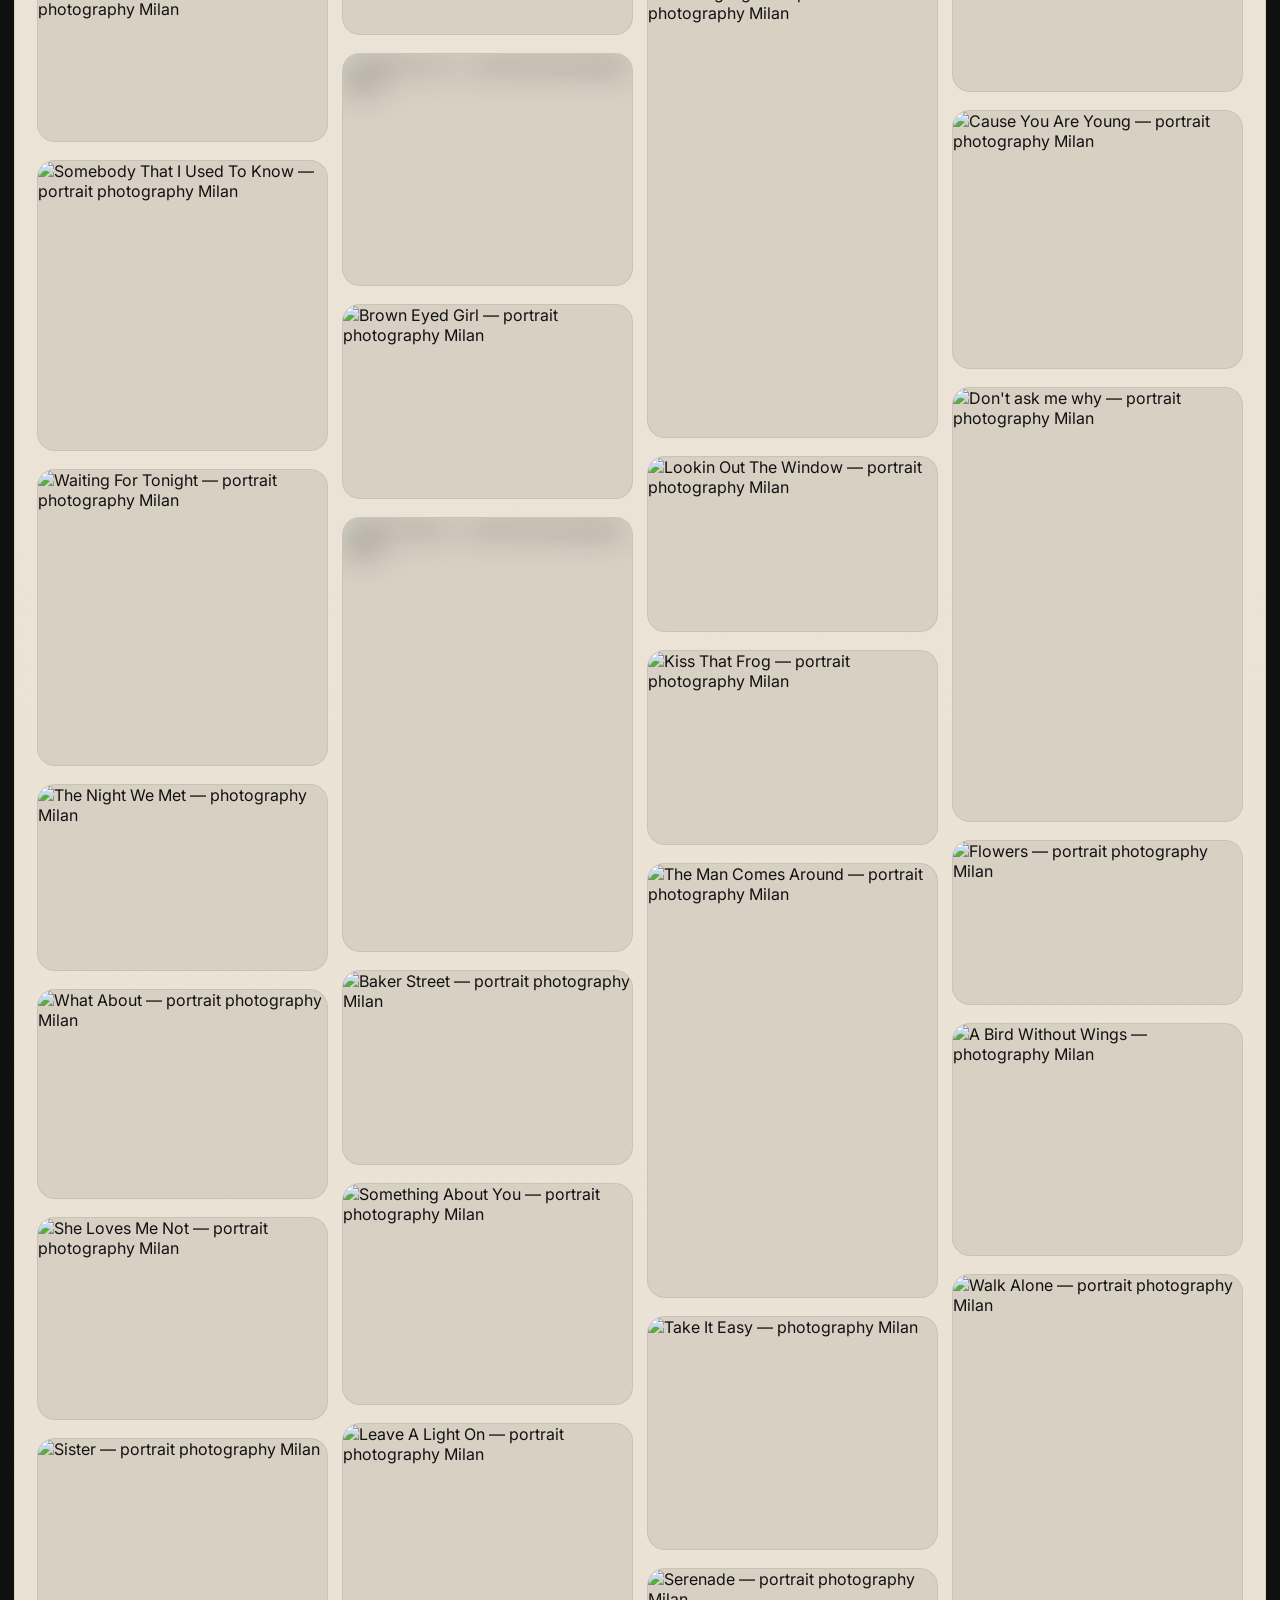
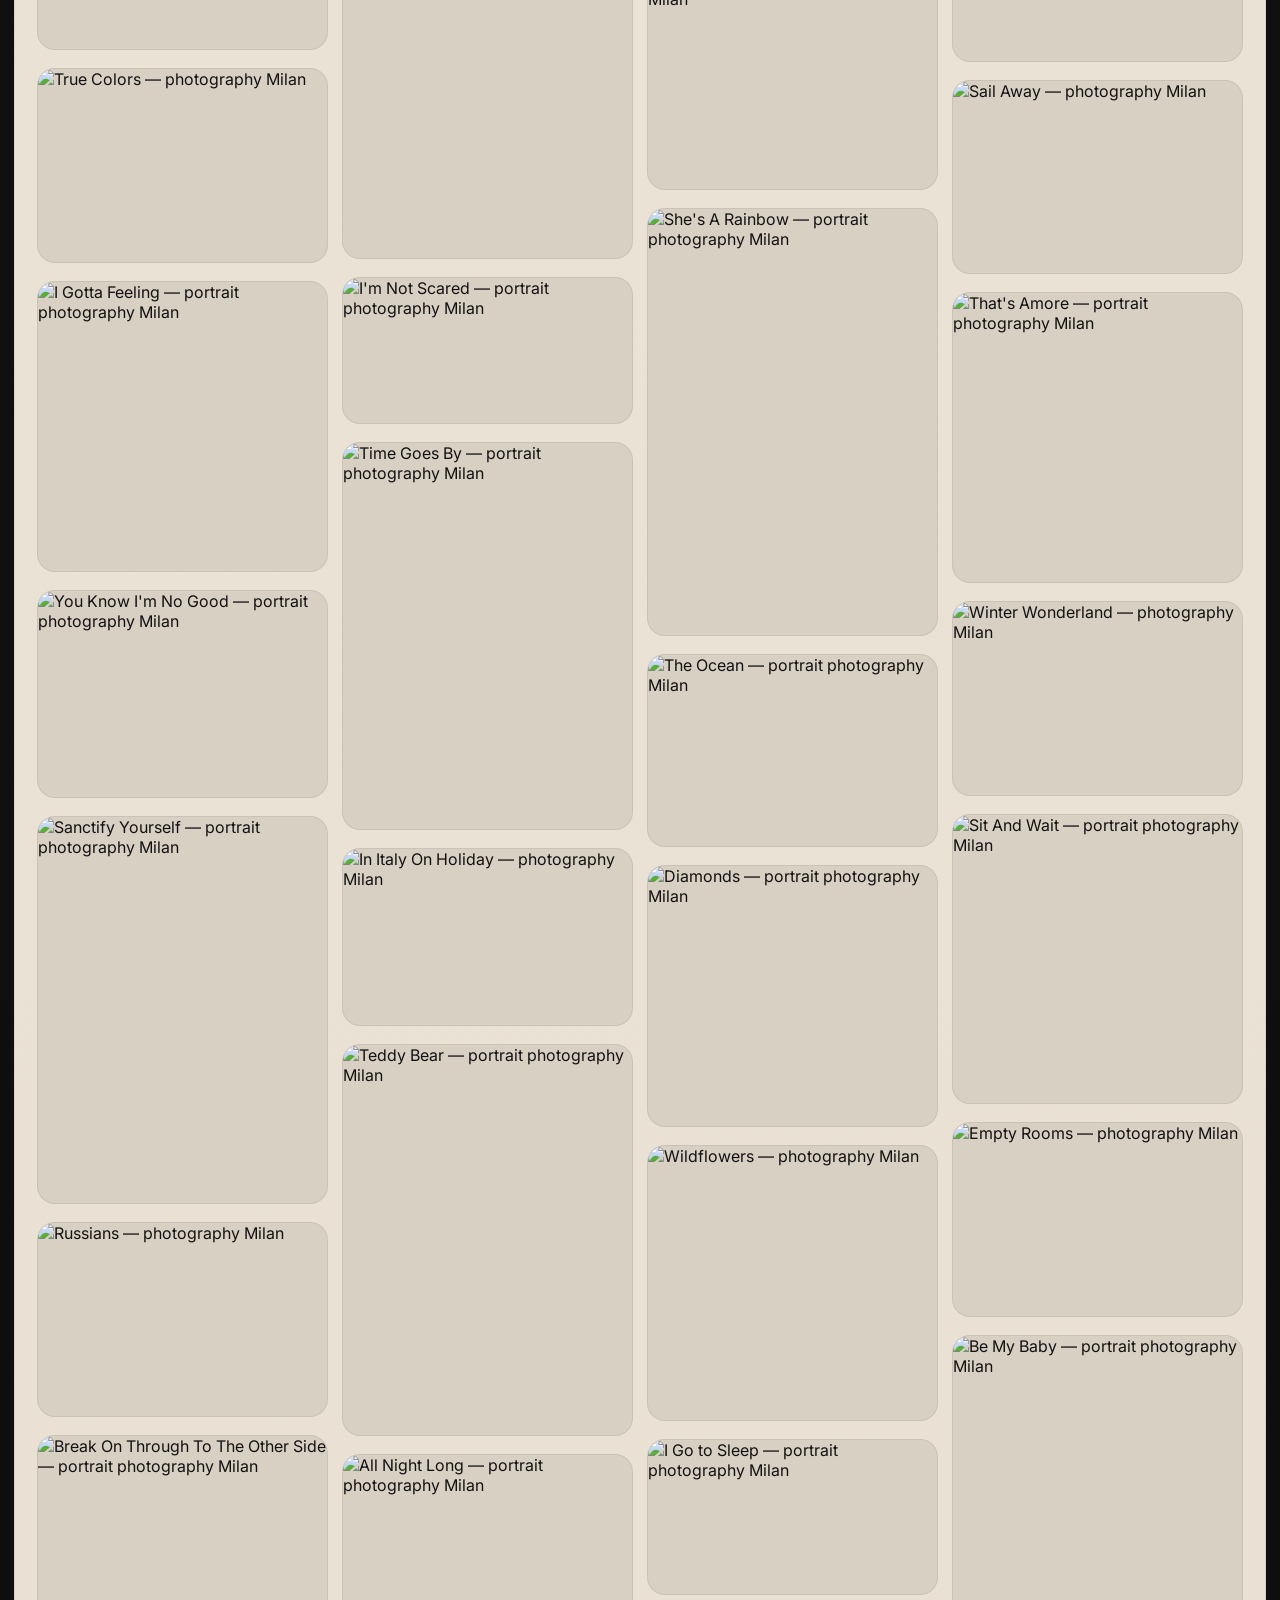
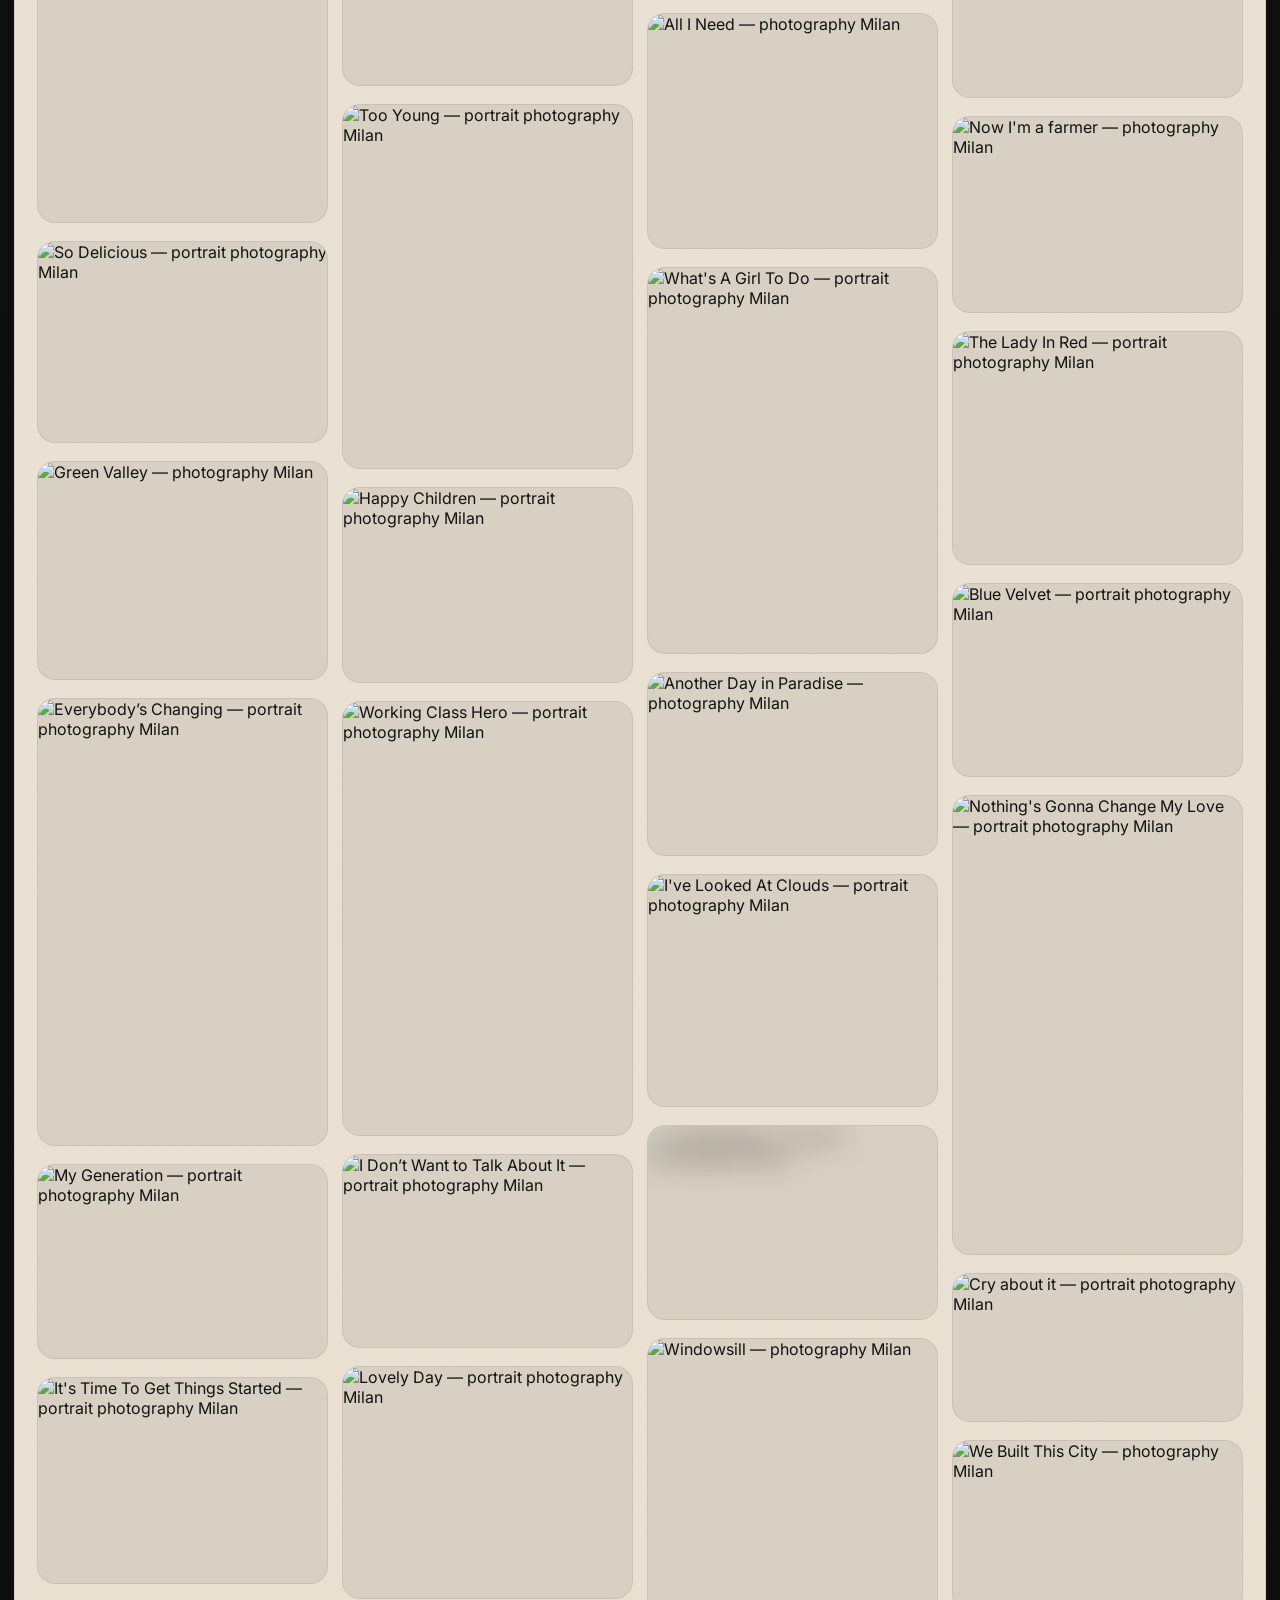
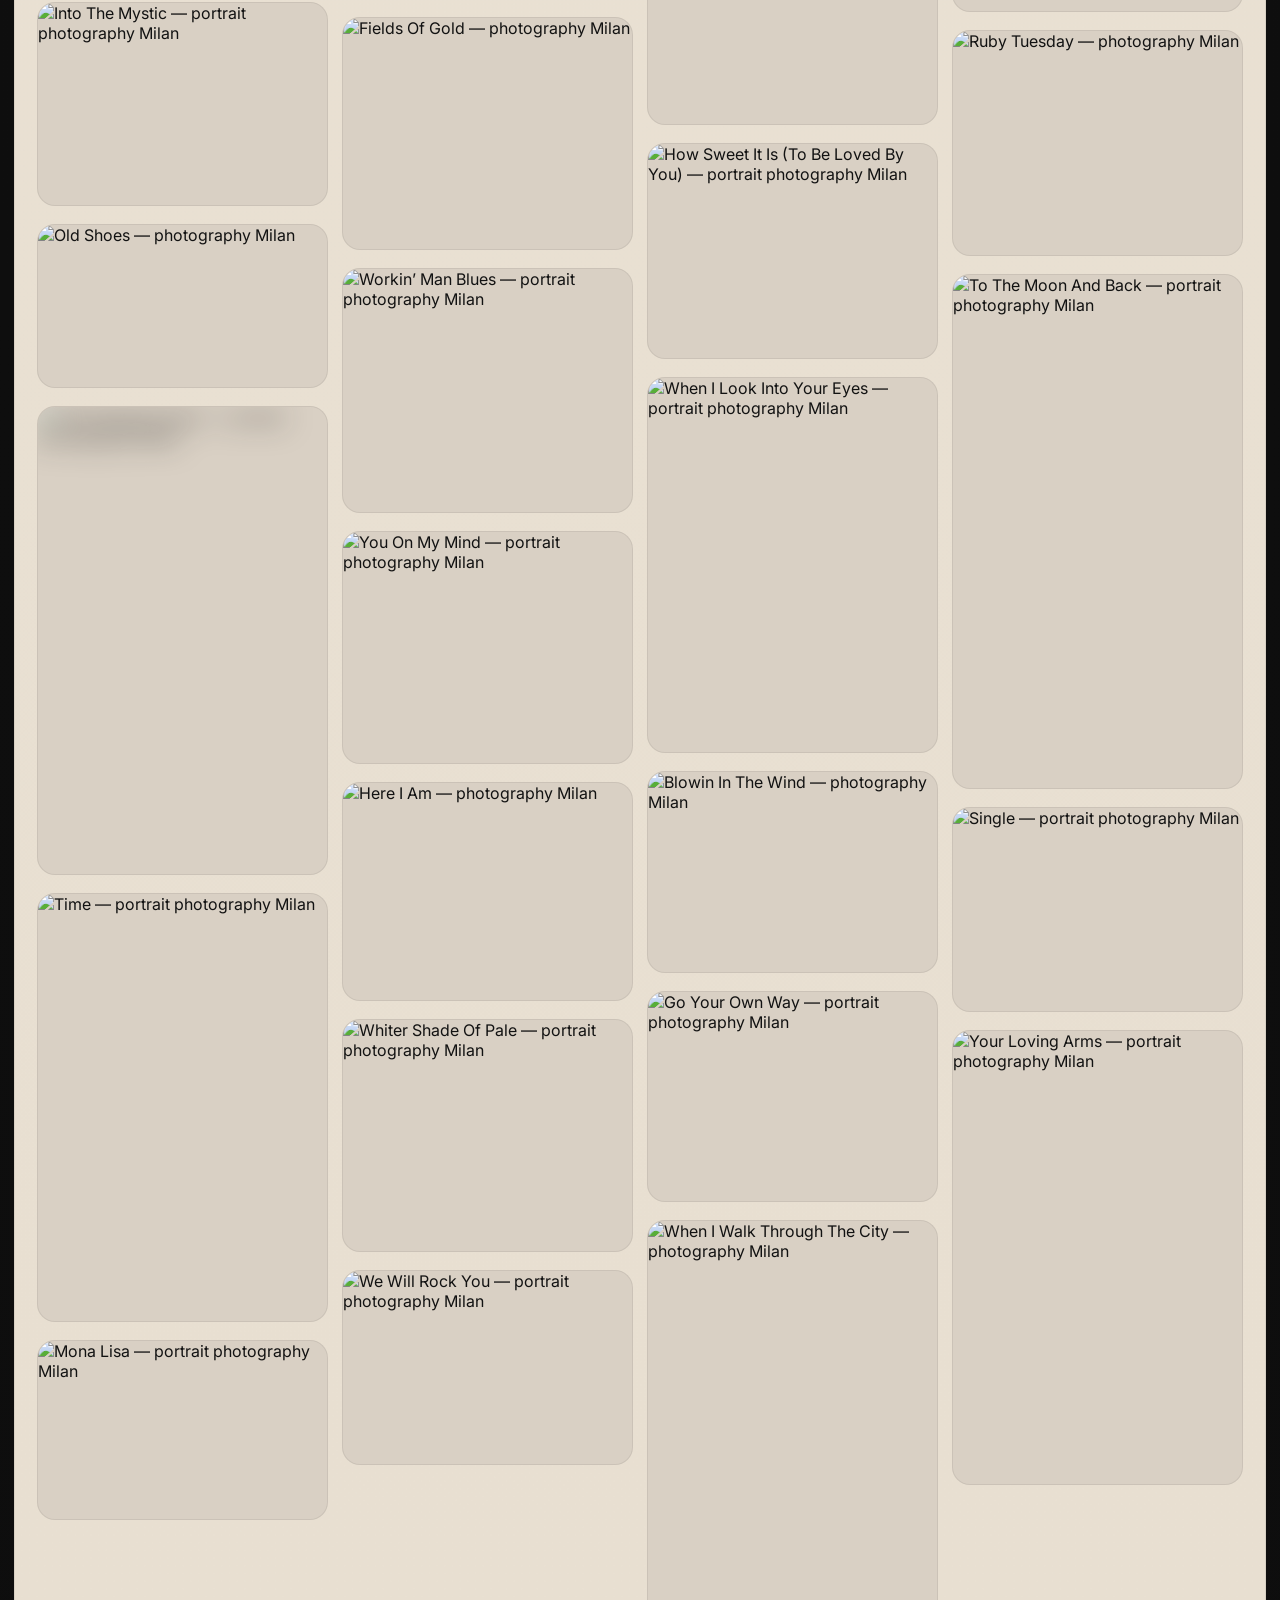
==== commit 1c669d27: "new version v106" ====
--- a/index.html
+++ b/index.html
@@ -34,7 +34,7 @@
 <!-- Canonical URL -->
 <link href="https://minninna.com/" rel="canonical"/>
 <!-- Favicons -->
-<link href="assets/M symbol 3.svg" rel="icon" type="image/svg+xml"/>
+<link href="assets/M-symbol-4.svg" rel="icon" type="image/svg+xml"/>
 <link href="assets/favicon.ico" rel="icon" type="image/x-icon"/>
 <link href="assets/favicon-16x16.png" rel="icon" sizes="16x16" type="image/png"/>
 <link href="assets/favicon-32x32.png" rel="icon" sizes="32x32" type="image/png"/>
@@ -66,6 +66,8 @@
 <link crossorigin="" href="https://fonts.gstatic.com" rel="preconnect"/>
 <link href="https://drscdn.500px.org" rel="preconnect"/>
 <link href="https://www.googletagmanager.com" rel="dns-prefetch"/>
+<!-- Preload hero background -->
+<link as="image" fetchpriority="high" href="assets/dark-smart.jpg" rel="preload" type="image/jpeg"/>
 <!-- Google Fonts -->
 <link href="https://fonts.googleapis.com/css2?family=Inter:wght@100;200;300;400;500;600;700;800;900&amp;display=swap" rel="stylesheet"/>
 <!-- Google Analytics -->
@@ -302,8 +304,8 @@
 <body>
 <button aria-label="Back to top" class="back-to-top" id="backToTop">↑</button>
 <header class="site-header intro-fade">
-<a aria-label="Max Minninna home" class="brand" href="#top">
-<img alt="Max Minninna" class="brand-wordmark" src="assets/mmlogo_250.svg"/>
+<a aria-label="Max Minninna home" class="brand" href="#top" id="navBrand">
+<img alt="M" class="brand-wordmark" src="assets/M-symbol-4.svg"/>
 </a>
 <!-- Nav desktop: tutti i link per esteso -->
 <nav class="site-nav site-nav--desktop" id="siteNav">
@@ -329,31 +331,20 @@
 <main id="top">
 <!-- SEO: h1 nascosto per crawler -->
 <h1 style="position:absolute;left:-9999px;width:1px;height:1px;overflow:hidden;">Photographer based in Milan</h1>
-<section class="hero intro-rise" id="heroSection">
-<div class="hero-media hero-media-a" id="heroMediaA"></div>
-<div class="hero-media hero-media-b" id="heroMediaB"></div>
-<div class="hero-scrim"></div>
-<!-- composizione mobile: logo animato centrato + testo in basso -->
-<div class="hero-mobile-composition">
-<div class="hero-mob-bottom">
-<a aria-label="Scroll to portfolio" href="#selected">
-<img alt="Portfolio MMXXVI" class="hero-mob-portfolio" src="assets/portfolio-mmxxvi.svg"/>
-</a>
-</div>
-</div>
-<!-- composizione desktop: overlay destra -->
-<div class="hero-right-composition">
-<a aria-label="Scroll to portfolio" class="hero-title-svg-wrap" href="#selected">
-<img alt="Portfolio MMXXVI" class="hero-title-svg" src="assets/portfolio-mmxxvi.svg"/>
-</a>
-</div>
-<div class="hero-scroll-indicator" id="scrollIndicator">
-<span>scroll</span>
-<div class="scroll-arrow"></div>
-</div>
-<div class="hero-mark-bottomleft">
-<img alt="" src="assets/M symbol 3.svg"/>
-</div>
+<section class="hero" id="heroSection">
+  <!-- sfondo nero fisso — le foto flottano sopra -->
+  <div class="hero-photos" id="heroPhotos"></div>
+  <div class="hero-scrim"></div>
+
+  <!-- logo in alto centrato -->
+  <div class="hero-logo-wrap">
+    <img alt="Max Minninna" class="hero-logo" src="assets/MAX-MINNINNA-logo-2026-white-transparent.svg"/>
+  </div>
+
+  <div class="hero-scroll-indicator" id="scrollIndicator">
+    <span>scroll</span>
+    <div class="scroll-arrow"></div>
+  </div>
 </section>
 <div style="height: 28px;"></div>
 <section class="topshots-section intro-rise delay-1" id="latest">
@@ -397,7 +388,7 @@
 <div class="selected-grid-wrap">
 <div class="selected-grid selected-grid-categories" id="selectedGrid"></div>
 <button aria-label="Show all categories" class="center-mark" id="centerAll" type="button">
-<img alt="" src="assets/M symbol 3.svg"/>
+<img alt="" src="assets/M-symbol-4.svg"/>
 </button>
 </div>
 </section>
@@ -575,7 +566,7 @@
 </dialog>
 <footer class="site-footer">
 <div class="site-footer-inner">
-<img alt="" class="footer-symbol" src="assets/M symbol 3.svg"/>
+<img alt="" class="footer-symbol" src="assets/M-symbol-4.svg"/>
 <p class="footer-copy">© 2026 Max Minninna. All rights reserved.<br/>All photographic, textual, and visual content on this website is the exclusive property of the author and may not be reproduced, distributed, or used without prior written authorization.</p>
 </div>
 </footer>
--- a/styles.css
+++ b/styles.css
@@ -21,11 +21,11 @@
 /* ============================================================
    HEADER & NAV
    ============================================================ */
-.site-header { position: sticky; top: 0; z-index: 40; display: flex; justify-content: space-between; align-items: center; padding: 12px 18px; background: rgba(10,10,10,.38); backdrop-filter: blur(16px); border-bottom: 1px solid rgba(255,255,255,.05); }
+.site-header { position: sticky; top: 0; z-index: 40; display: flex; justify-content: space-between; align-items: center; padding: 14px 28px; background: rgba(10,10,10,.38); backdrop-filter: blur(16px); border-bottom: 1px solid rgba(255,255,255,.05); }
 .brand { display: flex; align-items: center; gap: 12px; }
-.brand-wordmark { height: 17px; width: auto; filter: invert(1) brightness(1.06); opacity: .58; }
-.site-nav { display: flex; gap: 16px; font-size: 12px; letter-spacing: .01em; font-weight: 300; }
-.site-nav a { color: rgba(255,255,255,.52); transition: color .3s ease, text-shadow .3s ease; }
+.brand-wordmark { height: 32px; width: auto; opacity: .72; }
+.site-nav { display: flex; gap: 32px; font-size: 13px; letter-spacing: .08em; font-weight: 300; text-transform: uppercase; }
+.site-nav a { color: rgba(255,255,255,.55); transition: color .3s ease, text-shadow .3s ease; }
 .site-nav a:hover { color: rgba(255,255,255,.95); text-shadow: 0 0 18px rgba(255,255,255,.22); }
 
 /* hamburger — hidden on desktop */
@@ -89,6 +89,7 @@
 .filter-btn-all { text-align: center; }
 .archive-title { color: #111; font-size: clamp(32px,4.2vw,52px); letter-spacing: -.03em; white-space: nowrap; font-weight: 500; }
 @media (max-width: 430px) { .archive-title { font-size: 34px; white-space: nowrap; } }
+.randomshot-panel .archive-title { white-space: normal; overflow-wrap: break-word; font-size: clamp(22px, 3.2vw, 42px); }
 .archive-controls { display: flex; justify-content: flex-start; align-items: center; gap: 14px; margin-bottom: 18px; }
 .filters { display: flex; flex-wrap: wrap; gap: 6px; }
 .filter-btn { white-space: nowrap; }
@@ -145,164 +146,249 @@
 
 
 /* ============================================================
-   HERO — desktop (≥ 769px)
-   ============================================================ */
-.hero { min-height: calc(88vh - 70px); }
-.hero-media {
-  position: absolute; inset: 0;
+   HERO — sfondo nero, foto flottanti
+   ============================================================ */
+
+/* Base hero — sfondo nero fisso */
+.hero {
+  position: relative;
+  min-height: calc(88vh - 70px);
+  background: #080808 url('assets/dark-smart.jpg') center / cover no-repeat;
+  overflow: hidden;
+  margin-bottom: clamp(48px, 7vh, 88px);
+}
+
+/* Centered motto layer behind floating photos */
+.hero::before {
+  content: "";
+  position: absolute;
+  inset: 0;
+  z-index: 3;
+  pointer-events: none;
+  background: url('assets/motto-2026-lowercase-white-transparent-4.png') center 60% / min(38vw, 460px) auto no-repeat;
+  opacity: 0;
+}
+
+.hero.hero-motto-sequence::before {
+  animation: heroMottoBgSequence 7.6s ease 0s forwards;
+}
+
+/* Contenitore foto flottanti */
+.hero-photos {
+  position: absolute;
+  inset: 0;
+  z-index: 1;
+  pointer-events: none;
+}
+
+/* Ogni foto è un div assoluto creato via JS */
+.hero-photo {
+  position: absolute;
   background-size: cover;
-  background-position: center 34%;
-  filter: saturate(.74) contrast(.94) brightness(.88);
-  transition: opacity 1.5s ease;
-}
-.hero-media-a { opacity: 1; z-index: 0; }
-.hero-media-b { opacity: 0; z-index: 1; }
-.hero-media-b.active { opacity: 1; transition: opacity 2s ease; }
-.hero-media-a.fade-out { opacity: 0; transition: opacity 2s ease; }
-
-.hero-scrim { background: linear-gradient(90deg, rgba(0,0,0,.28) 0%, rgba(0,0,0,.10) 36%, rgba(0,0,0,.06) 65%, rgba(0,0,0,.14) 100%), linear-gradient(180deg, rgba(0,0,0,.02), rgba(0,0,0,.16)); }
-
-/* La composizione destra si adatta all'altezza disponibile */
-
-/* Wordmark MM — scala con la larghezza della composizione */
-
-
-/* Portfolio — incollato sotto il wordmark, allineato a sx con la M */
-
-
-.hero-title-svg:hover {
-}
-
-/* Motto rimosso dalla hero — spostato in bio */
-
-/* Logo triangoli — basso sinistra */
-.hero-mark-bottomleft {
-  position: absolute;
-  left: clamp(20px, 3vw, 48px);
-  bottom: clamp(32px, 4vh, 60px);
-  z-index: 3;
-  opacity: .52;
+  background-position: center;
+  border-radius: 10px;
+  opacity: 0;
+  filter: blur(12px) brightness(.72) contrast(1.03) saturate(.94);
+  transform: translateX(0);
+  transition:
+    opacity 1.6s ease,
+    filter 2.2s ease,
+    transform 2s cubic-bezier(.25,.46,.45,.94);
+  box-shadow: 0 8px 48px rgba(0,0,0,.6);
+  overflow: hidden;
+}
+
+/* Gentle, elegant irregularity (subtle handcrafted edges) */
+.hero-photo.edge-rough-1 {
+  clip-path: polygon(1.2% 1.3%, 20% 1.0%, 40% 1.4%, 60% 1.0%, 80% 1.4%, 98.8% 1.2%, 99% 20%, 98.6% 40%, 99% 60%, 98.6% 80%, 98.8% 98.8%, 80% 99%, 60% 98.6%, 40% 99%, 20% 98.6%, 1.2% 98.8%, 1.0% 80%, 1.4% 60%, 1.0% 40%, 1.4% 20%);
+}
+.hero-photo.edge-rough-2 {
+  clip-path: polygon(1.1% 1.5%, 20% 1.1%, 40% 1.0%, 60% 1.4%, 80% 1.0%, 98.9% 1.4%, 98.8% 20%, 99% 40%, 98.5% 60%, 99% 80%, 98.7% 98.9%, 80% 98.8%, 60% 99%, 40% 98.6%, 20% 99%, 1.3% 98.7%, 1.0% 80%, 1.4% 60%, 1.0% 40%, 1.5% 20%);
+}
+.hero-photo.edge-rough-3 {
+  clip-path: polygon(1.3% 1.1%, 20% 1.4%, 40% 1.0%, 60% 1.4%, 80% 1.1%, 98.7% 1.3%, 99% 20%, 98.5% 40%, 99% 60%, 98.5% 80%, 98.8% 98.7%, 80% 99%, 60% 98.5%, 40% 99%, 20% 98.5%, 1.1% 98.8%, 1.4% 80%, 1.0% 60%, 1.4% 40%, 1.1% 20%);
+}
+.hero-photo.edge-rough-4 {
+  clip-path: polygon(1.0% 1.2%, 20% 1.0%, 40% 1.3%, 60% 1.0%, 80% 1.3%, 99% 1.1%, 98.8% 20%, 99% 40%, 98.6% 60%, 99% 80%, 98.9% 99%, 80% 98.8%, 60% 99%, 40% 98.7%, 20% 99%, 1.2% 98.9%, 1.0% 80%, 1.3% 60%, 1.0% 40%, 1.2% 20%);
+}
+
+/* Soft grain + edge falloff to avoid flat-looking frames */
+.hero-photo::before,
+.hero-photo::after {
+  content: "";
+  position: absolute;
+  inset: 0;
   pointer-events: none;
-  animation: symbolGlow 5s ease-in-out infinite;
-}
-@keyframes symbolGlow {
-  0%, 100% { filter: drop-shadow(0 0 0px rgba(175,133,112,0)); opacity: .52; }
-  50%       { filter: drop-shadow(0 0 8px rgba(175,133,112,.7)); opacity: .68; }
-}
-@media (max-width: 768px) {
-  .hero-mark-bottomleft {
-    bottom: clamp(72px, 12vh, 120px);
-  }
-}
-.hero-mark-bottomleft img {
-  width: clamp(44px, 5vw, 72px);
+  transition: opacity 1.6s ease;
+}
+.hero-photo::before {
+  opacity: .40;
+  box-shadow:
+    inset 0 0 0 1px rgba(255,255,255,.03),
+    inset 0 0 46px rgba(0,0,0,.34),
+    inset 0 0 120px rgba(0,0,0,.58),
+    inset 0 0 176px rgba(0,0,0,.46);
+}
+.hero-photo::after {
+  opacity: .24;
+  mix-blend-mode: multiply;
+  background-image:
+    radial-gradient(circle at 24% 18%, rgba(0,0,0,.18) 0%, rgba(0,0,0,0) 35%),
+    radial-gradient(circle at 78% 24%, rgba(0,0,0,.15) 0%, rgba(0,0,0,0) 32%),
+    radial-gradient(circle at 62% 74%, rgba(0,0,0,.16) 0%, rgba(0,0,0,0) 36%),
+    radial-gradient(circle at center, transparent 52%, rgba(0,0,0,.26) 76%, rgba(0,0,0,.52) 100%),
+    url("data:image/svg+xml,%3Csvg xmlns='http://www.w3.org/2000/svg' width='140' height='140' viewBox='0 0 140 140'%3E%3Cfilter id='n'%3E%3CfeTurbulence type='fractalNoise' baseFrequency='1.25' numOctaves='2' stitchTiles='stitch'/%3E%3C/filter%3E%3Crect width='140' height='140' filter='url(%23n)' opacity='0.55'/%3E%3C/svg%3E");
+  background-size: 100% 100%, 100% 100%, 100% 100%, 100% 100%, 190px 190px;
+  background-repeat: no-repeat, no-repeat, no-repeat, no-repeat, repeat;
+}
+.hero-photo.visible {
+  opacity: .84;
+  filter: blur(0px) brightness(.80) contrast(1.04) saturate(.92);
+}
+.hero-photo.visible::before {
+  opacity: .56;
+}
+.hero-photo.visible::after {
+  opacity: .38;
+}
+.hero-photo.fading {
+  opacity: 0;
+  filter: blur(6px) brightness(.56) contrast(.96) saturate(.9);
+  transition: opacity 1.8s ease, filter 1.8s ease;
+}
+.hero-photo.fading::before {
+  opacity: .22;
+}
+.hero-photo.fading::after {
+  opacity: .14;
+}
+/* Uscita: zooma verso il visitatore e dissolve */
+.hero-photo--exit {
+  opacity: 0 !important;
+  filter: blur(8px) brightness(.4) !important;
+  transform: scale(1.18) !important;
+}
+
+/* Scrim leggero solo in alto e in basso per logo e motto */
+.hero-scrim {
+  position: absolute;
+  inset: 0;
+  z-index: 2;
+  pointer-events: none;
+  background:
+    linear-gradient(180deg,
+      rgba(0,0,0,.72) 0%,
+      rgba(0,0,0,.18) 18%,
+      rgba(0,0,0,.0) 40%,
+      rgba(0,0,0,.0) 60%,
+      rgba(0,0,0,.22) 80%,
+      rgba(0,0,0,.80) 100%);
+}
+
+/* ---- NAV brand hide durante la hero ---- */
+.brand { transition: opacity .4s ease, visibility .4s ease; }
+.brand.hero-hidden { opacity: 0; visibility: hidden; pointer-events: none; }
+
+/* ---- Logo in alto centrato ---- */
+.hero-logo-wrap {
+  position: absolute;
+  top: clamp(18px, 2.5vh, 36px);
+  left: 50%;
+  transform: translateX(-50%);
+  z-index: 4;
+  width: min(780px, 80vw);
+  opacity: 0;
+  animation: heroFadeIn 1.2s ease .3s forwards;
+}
+.hero-logo {
+  width: 100%;
   height: auto;
   display: block;
-}
-
-@keyframes glitch {
-  0%   { transform: translate(10px, -6px);        filter: none; }
-  10%  { transform: translate(10px, -6px);  filter: hue-rotate(90deg) brightness(1.4); }
-  20%  { transform: translate(10px, -6px);   filter: hue-rotate(-60deg) brightness(1.2); }
-  30%  { transform: translate(10px, -6px);  filter: none; }
-  40%  { transform: translate(10px, -6px);   filter: brightness(1.6) saturate(2); }
-  50%  { transform: translate(10px, -6px);  filter: hue-rotate(180deg) brightness(1.3); }
-  60%  { transform: translate(10px, -6px);     filter: none; }
-  70%  { transform: translate(10px, -6px);  filter: brightness(1.4); }
-  80%  { transform: translate(10px, -6px);   filter: none; }
-  90%  { transform: translate(10px, -6px);    filter: brightness(1.2); }
-  100% { transform: translate(10px, -6px);        filter: none; }
-}
-
-.hero-mobile-composition { display: none; }
-
+  filter: drop-shadow(0 0 24px rgba(0,0,0,.9));
+  opacity: .90;
+}
+
+/* ---- Motto in basso centrato ---- */
+.hero-motto-wrap {
+  position: absolute;
+  bottom: clamp(48px, 8vh, 80px);
+  right: clamp(28px, 4vw, 60px);
+  left: auto;
+  transform: none;
+  z-index: 4;
+  text-align: right;
+  opacity: 0;
+  transition: opacity 1.4s ease;
+  pointer-events: none;
+}
+.hero-motto-wrap.visible {
+  opacity: 1;
+}
+.hero-motto-img {
+  width: min(280px, 38vw);
+  height: auto;
+  display: block;
+  mix-blend-mode: screen;
+  opacity: .94;
+}
+.hero-motto-line { display: none; }
+
+@keyframes heroFadeIn {
+  from { opacity: 0; transform: translateX(-50%) translateY(8px); }
+  to   { opacity: 1; transform: translateX(-50%) translateY(0); }
+}
+
+@keyframes heroMottoBgSequence {
+  0% {
+    opacity: 0;
+    transform: scale(1);
+  }
+  20% {
+    opacity: .22;
+    transform: scale(1);
+  }
+  58% {
+    opacity: .22;
+    transform: scale(1);
+  }
+  100% {
+    opacity: 0;
+    transform: scale(1.08);
+  }
+}
 
 /* ============================================================
    HERO — mobile (≤ 768px)
    ============================================================ */
 @media (max-width: 768px) {
-
-  .hero {
-    min-height: 92vh;
-    margin-top: 0;
-    border-radius: 0;
-    border-left: none;
-    border-right: none;
+  .hero { min-height: 92vh; }
+
+  .hero::before {
+    background-size: min(52vw, 320px);
+    background-position: center 46%;
   }
 
-  .hero-media {
-    background-position: center 36%;
-    filter: saturate(.80) contrast(.92) brightness(.82);
+  .hero-logo-wrap {
+    top: 56px;
+    width: min(88vw, 380px);
   }
 
-  .hero-scrim {
-    background:
-      linear-gradient(180deg,
-        rgba(0,0,0,.12) 0%,
-        rgba(0,0,0,.04) 30%,
-        rgba(0,0,0,.08) 55%,
-        rgba(0,0,0,.72) 82%,
-        rgba(0,0,0,.88) 100%);
+  .hero-motto-line { display: none; }
+  .hero-motto-wrap { width: 80vw; }
+}
+
+@media (max-width: 430px) {
+  .hero::before {
+    background-size: min(60vw, 270px);
+    background-position: center 47%;
   }
 
-  
-
-  .hero-mobile-composition {
-    display: flex;
-    flex-direction: column;
-    align-items: center;
-    justify-content: flex-start;
-    position: absolute;
-    inset: 0;
-    z-index: 3;
-    padding: 24px 24px 28px;
-    pointer-events: none;
+  .hero-logo-wrap {
+    top: 62px;
+    width: min(86vw, 340px);
   }
-
-  .hero-mob-logo-wrap {
-    flex: 0 0 auto;
-    display: flex;
-    align-items: center;
-    justify-content: center;
-    padding-top: 10px;
-  }
-
-  .hero-mob-wordmark {
-    width: min(82vw, 340px);
-    height: auto;
-    filter: invert(1) brightness(1.06);
-    opacity: .62;
-    animation: heroLogoFade 2.2s cubic-bezier(.4,0,.2,1) both;
-  }
-
-  .hero-mob-bottom {
-    display: flex;
-    flex-direction: column;
-    align-items: center;
-    gap: 14px;
-    text-align: center;
-    margin-top: -18px;
-    animation: heroLogoFade 2.8s cubic-bezier(.4,0,.2,1) .4s both;
-    pointer-events: auto;
-  }
-
-  .hero-mob-portfolio {
-    width: min(82vw, 340px);
-    height: auto;
-    filter: invert(1);
-    opacity: .62;
-    cursor: pointer;
-    display: block;
-  }
-  .hero-mob-portfolio:hover {
-    animation: glitch .5s cubic-bezier(.25,.46,.45,.94) both;
-  }
-
-  @keyframes heroLogoFade {
-    from { opacity: 0; }
-    to   { opacity: .62; }
-  }
-}
+}
+
 
 
 /* ============================================================
@@ -505,8 +591,10 @@
   }
   .hero-scroll-indicator {
     bottom: 90px !important;
-    right: clamp(20px, 5vw, 36px) !important;
-    left: auto !important;
+    left: 50% !important;
+    right: auto !important;
+    transform: translateX(-50%) !important;
+    align-items: center !important;
   }
 }
 
@@ -514,26 +602,34 @@
    SCROLL INDICATOR HERO
    ============================================================ */
 .hero-scroll-indicator {
-  position: absolute; bottom: 28px; right: 54px; left: auto; transform: none;
-  z-index: 4; display: flex; flex-direction: column; align-items: center; gap: 8px;
-  opacity: 1; transition: opacity .6s ease;
+  position: absolute;
+  bottom: 36px;
+  left: 50%;
+  transform: translateX(-50%);
+  z-index: 4;
+  display: flex;
+  flex-direction: column;
+  align-items: center;
+  gap: 6px;
+  opacity: 1;
+  transition: opacity .6s ease;
   pointer-events: none;
-  animation: scrollPulse 2.2s ease-in-out infinite;
-}
-.hero-scroll-indicator.hidden { opacity: 0; }
+  animation: scrollPulse 2.4s ease-in-out infinite;
+}
+.hero-scroll-indicator.hidden { opacity: 0; pointer-events: none; }
 .hero-scroll-indicator span {
-  font-size: 9px; letter-spacing: .26em; text-transform: uppercase;
-  color: rgba(255,255,255,.82); font-family: Inter, sans-serif;
+  font-size: 9px; letter-spacing: .28em; text-transform: uppercase;
+  color: rgba(255,255,255,.60); font-family: Inter, sans-serif;
 }
 .scroll-arrow {
-  width: 20px; height: 20px;
-  border-right: 2px solid rgba(255,255,255,.82);
-  border-bottom: 2px solid rgba(255,255,255,.82);
+  width: 16px; height: 16px;
+  border-right: 1.5px solid rgba(255,255,255,.60);
+  border-bottom: 1.5px solid rgba(255,255,255,.60);
   transform: rotate(45deg);
 }
 @keyframes scrollPulse {
-  0%, 100% { transform: translateY(0); opacity: .75; }
-  50% { transform: translateY(6px); opacity: 1; }
+  0%, 100% { transform: translateX(-50%) translateY(0); opacity: .65; }
+  50%       { transform: translateX(-50%) translateY(7px); opacity: 1; }
 }
 
 /* ============================================================
@@ -1228,54 +1324,3 @@
 }
 
 
-/* ============================================================
-   HERO LOGO FIX — single combined Portfolio/MMXXVI SVG only
-   ============================================================ */
-.hero-right-composition {
-  position: absolute;
-  right: 62px;
-  top: 72px;
-  bottom: 44px;
-  z-index: 3;
-  display: flex;
-  flex-direction: column;
-  align-items: flex-end;
-  justify-content: flex-start;
-  pointer-events: none;
-  max-width: 38vw;
-}
-.hero-title-svg-wrap {
-  pointer-events: auto;
-  cursor: pointer;
-  display: block;
-  width: 100%;
-  margin-top: 0;
-}
-.hero-title-svg {
-  width: 100%;
-  height: auto;
-  filter: invert(1);
-  opacity: .62;
-  pointer-events: auto;
-  cursor: pointer;
-  position: relative;
-}
-@media (min-width: 769px) {
-  .hero-mobile-composition { display: none !important; }
-  .hero-right-composition { display: flex !important; }
-}
-@media (max-width: 768px) {
-  .hero-right-composition { display: none !important; }
-  .hero-mobile-composition {
-    display: flex !important;
-    flex-direction: column;
-    align-items: center;
-    justify-content: flex-start;
-  }
-  .hero-mob-bottom {
-    margin-top: clamp(18px, 6vh, 42px);
-  }
-  .hero-mob-portfolio {
-    width: min(86vw, 360px);
-  }
-}
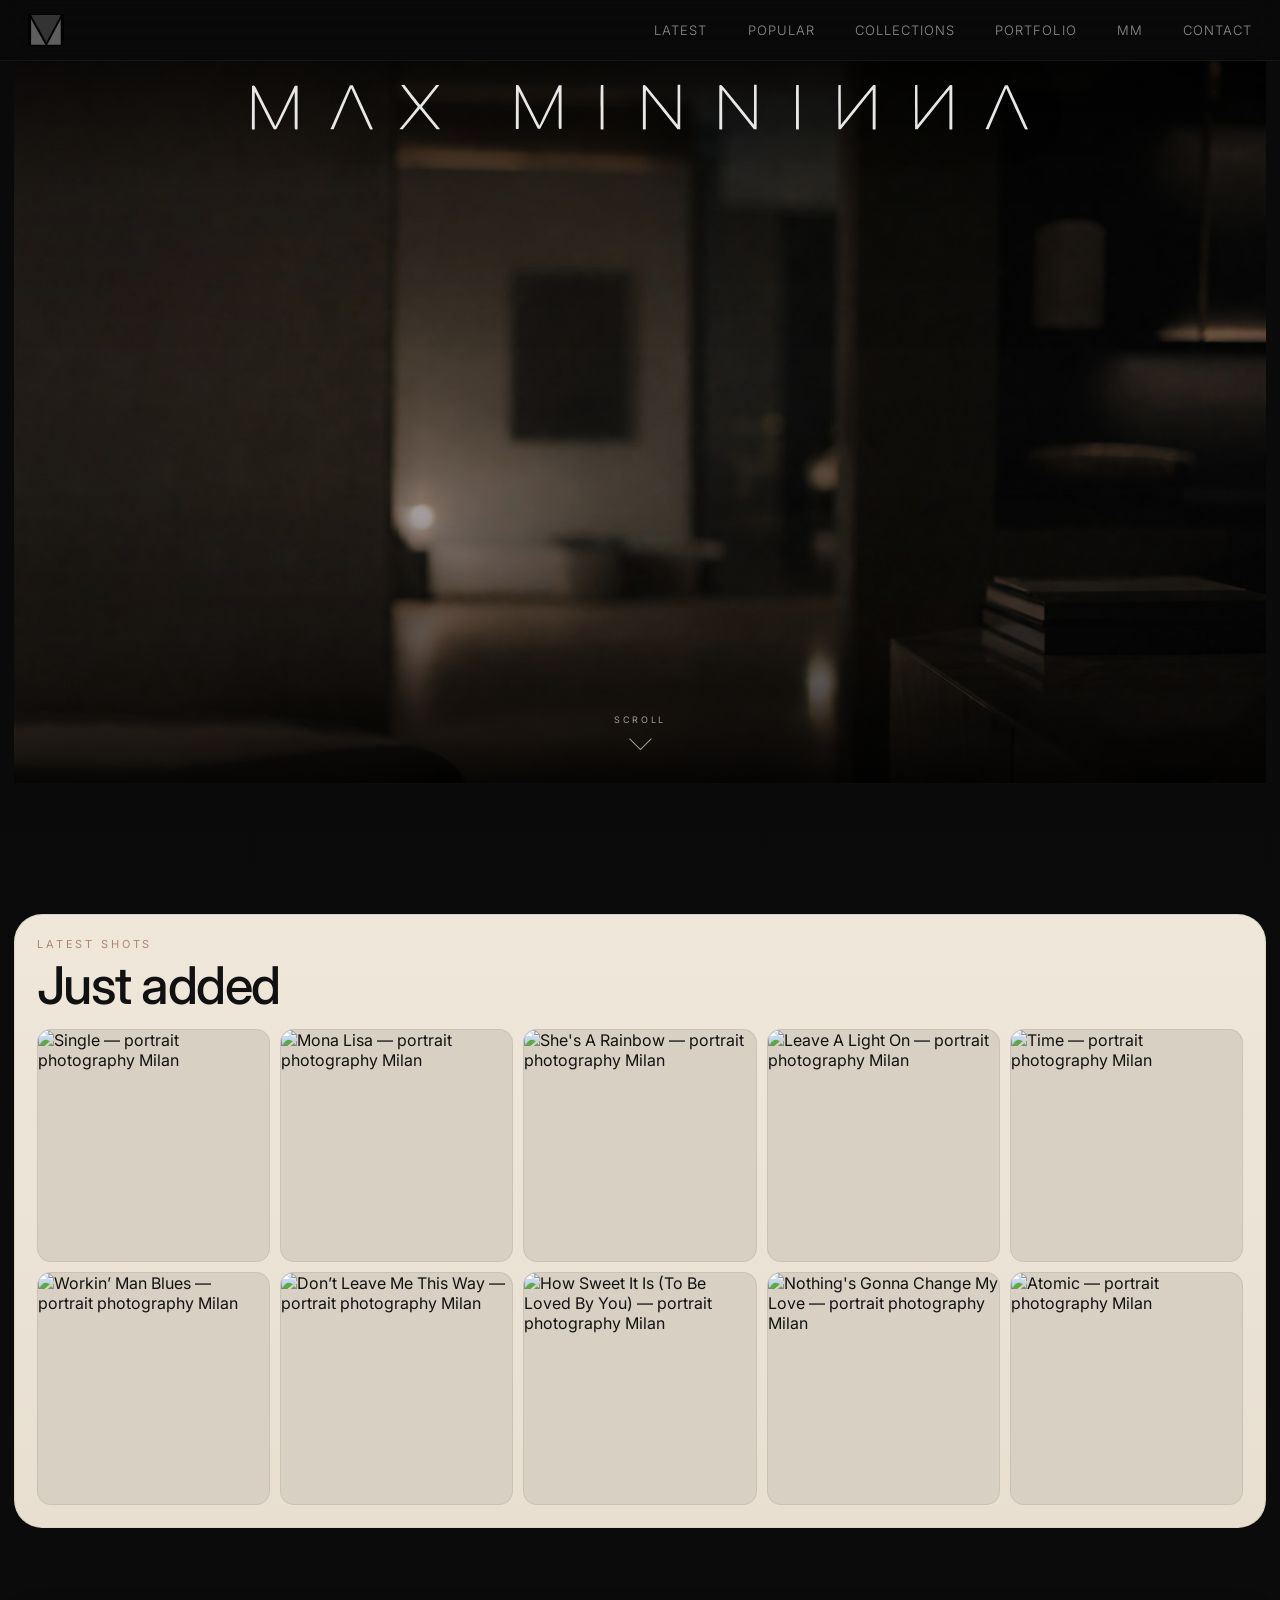
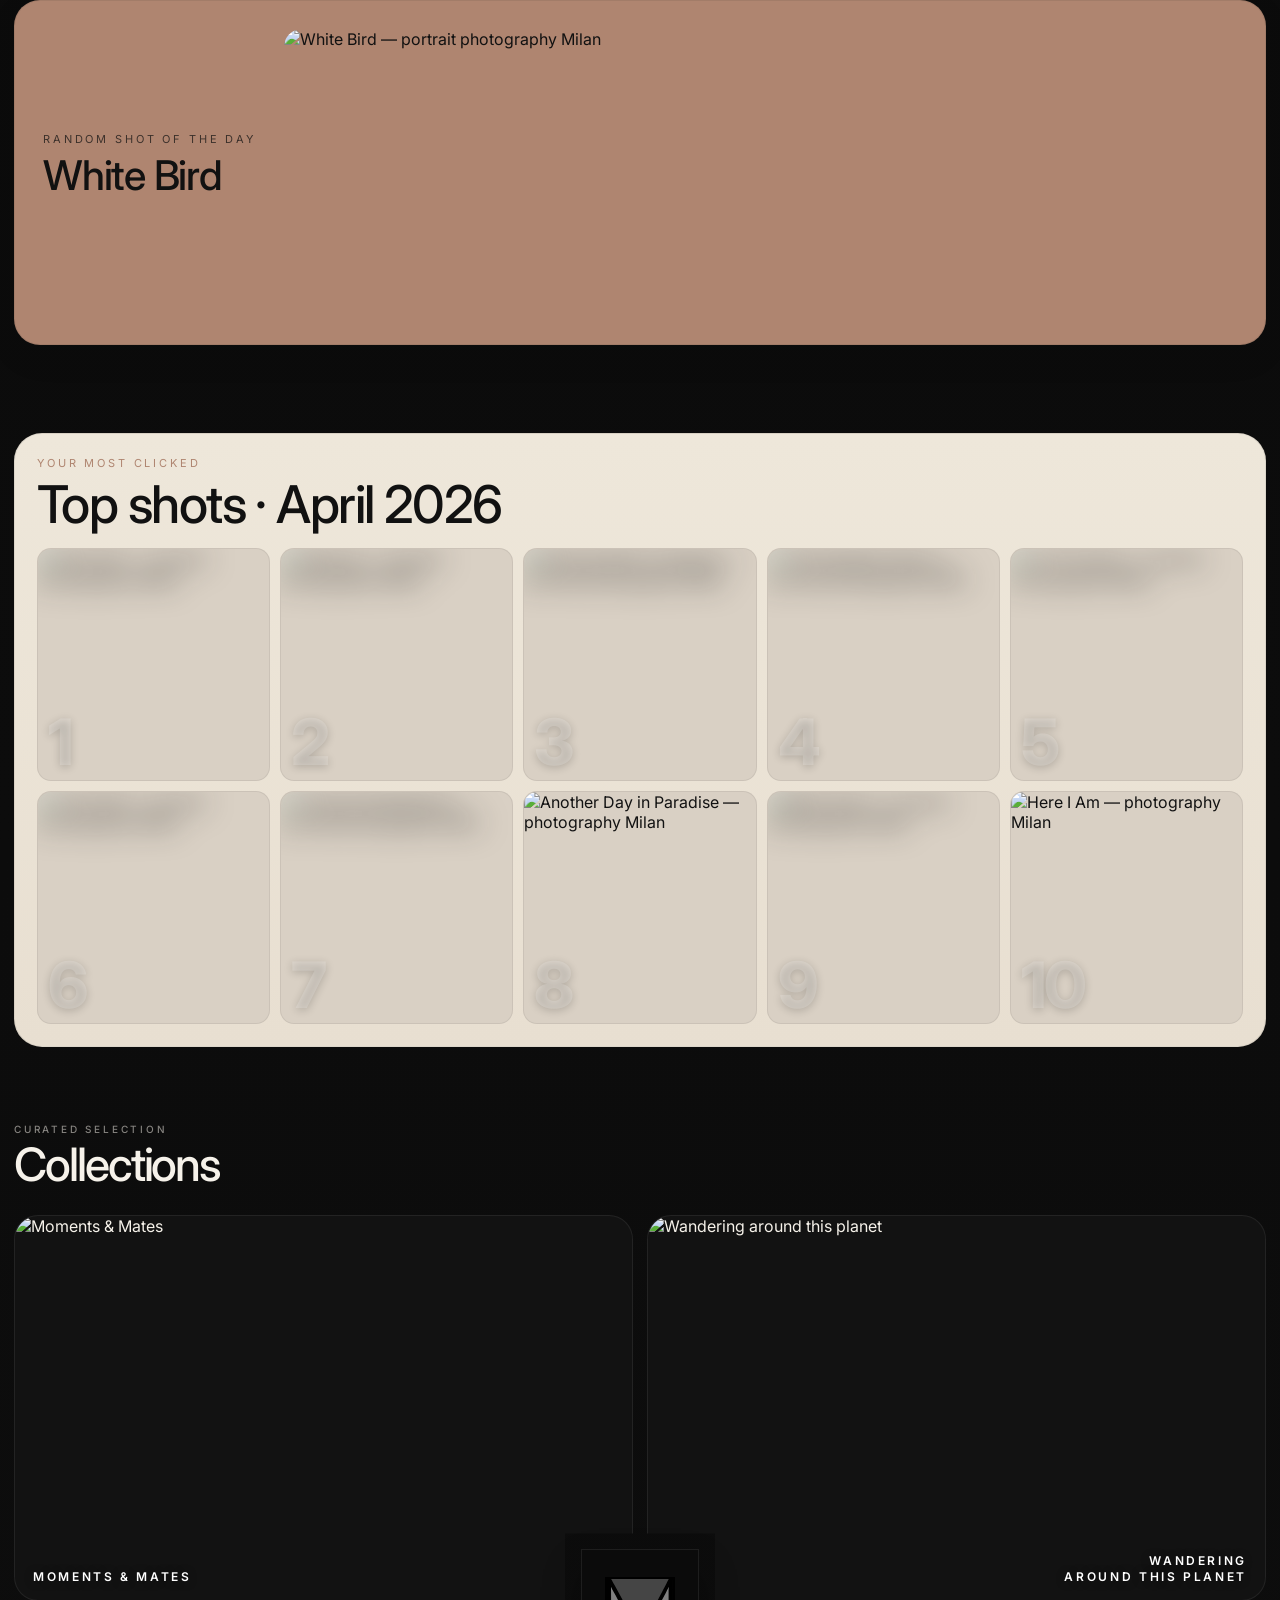
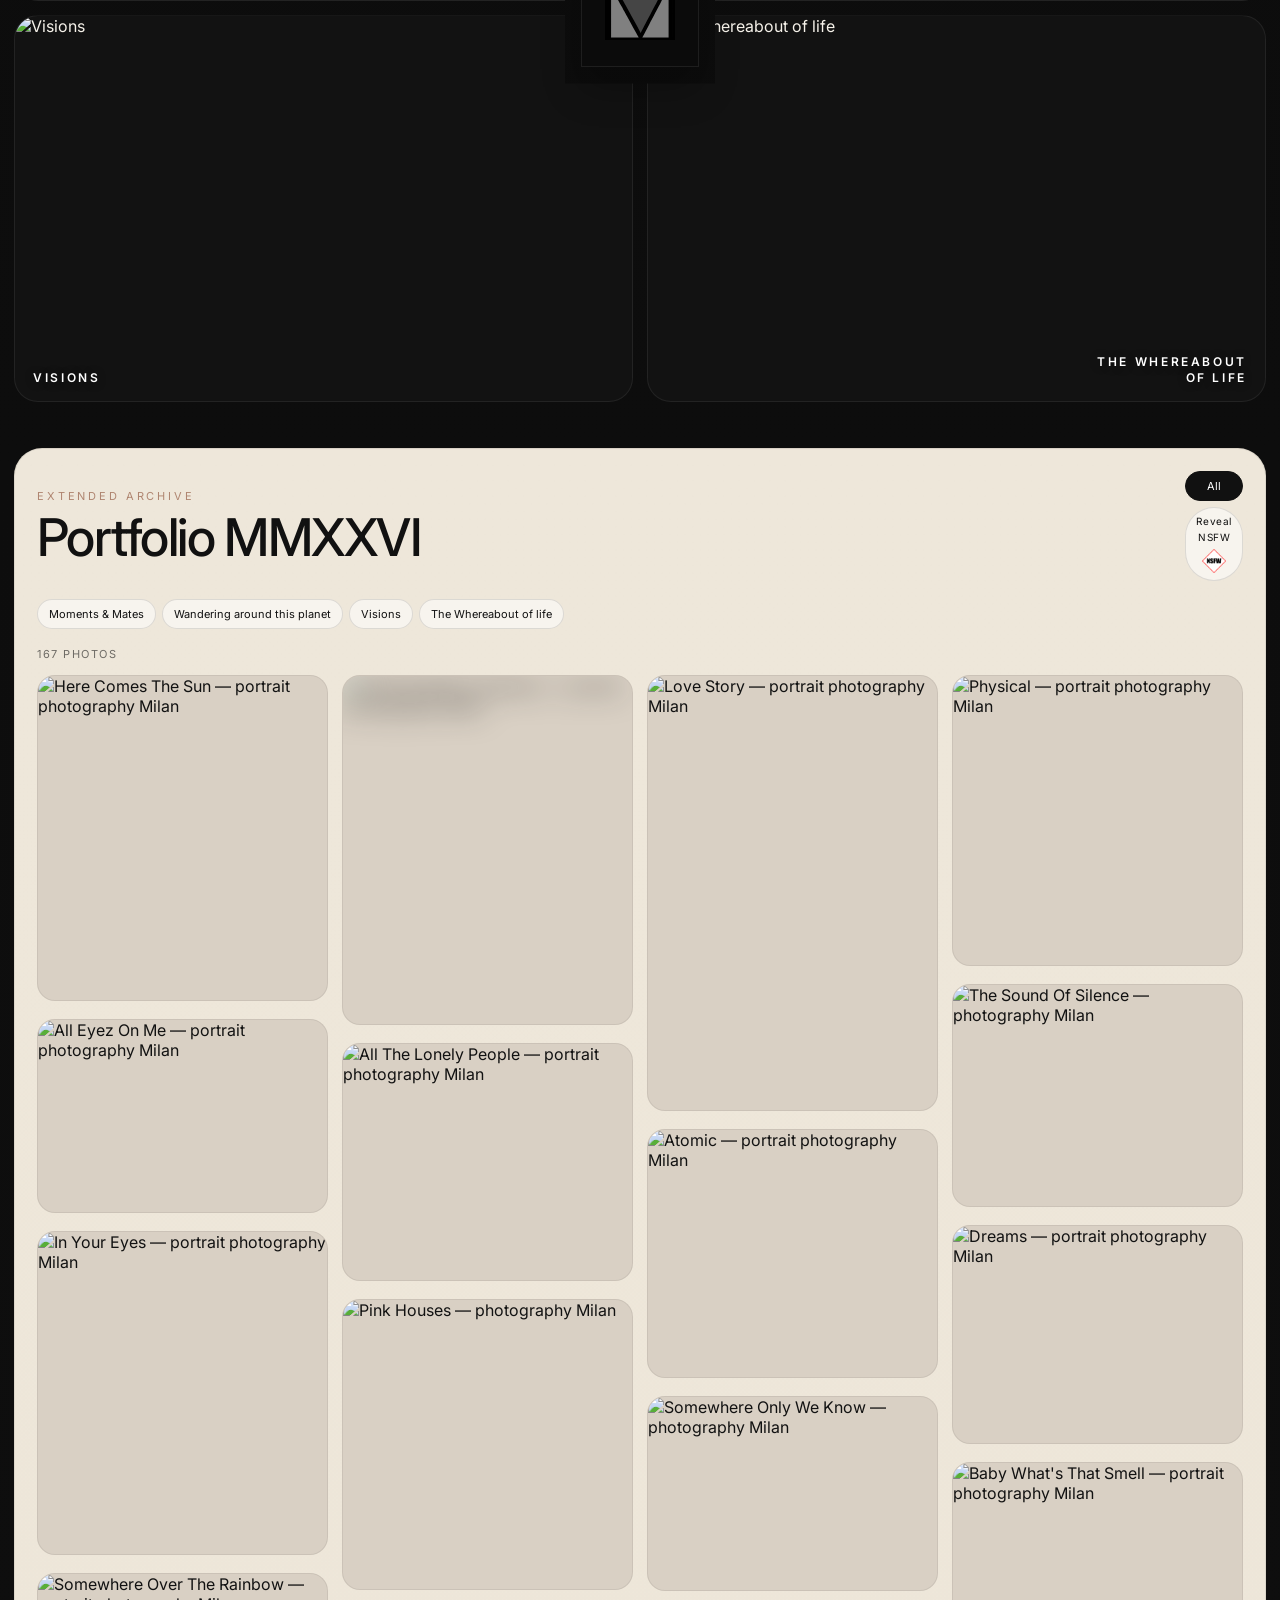
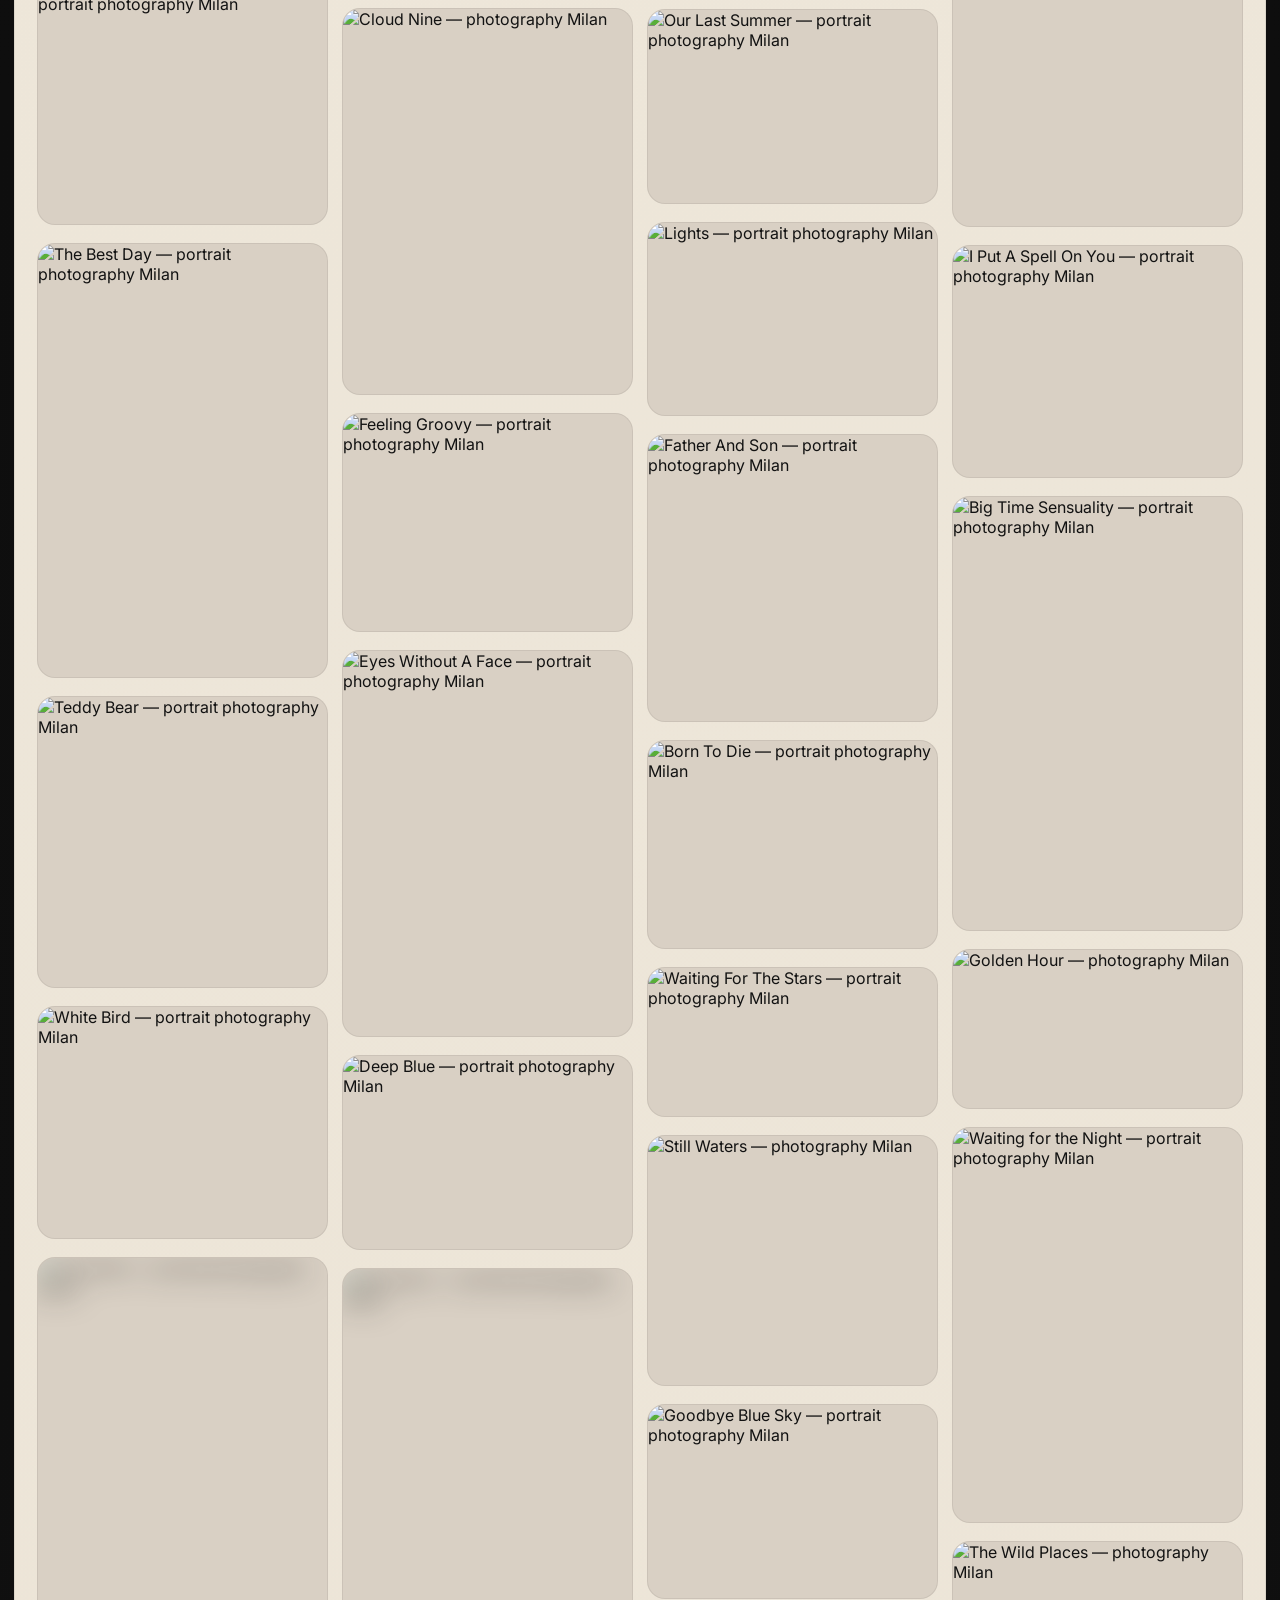
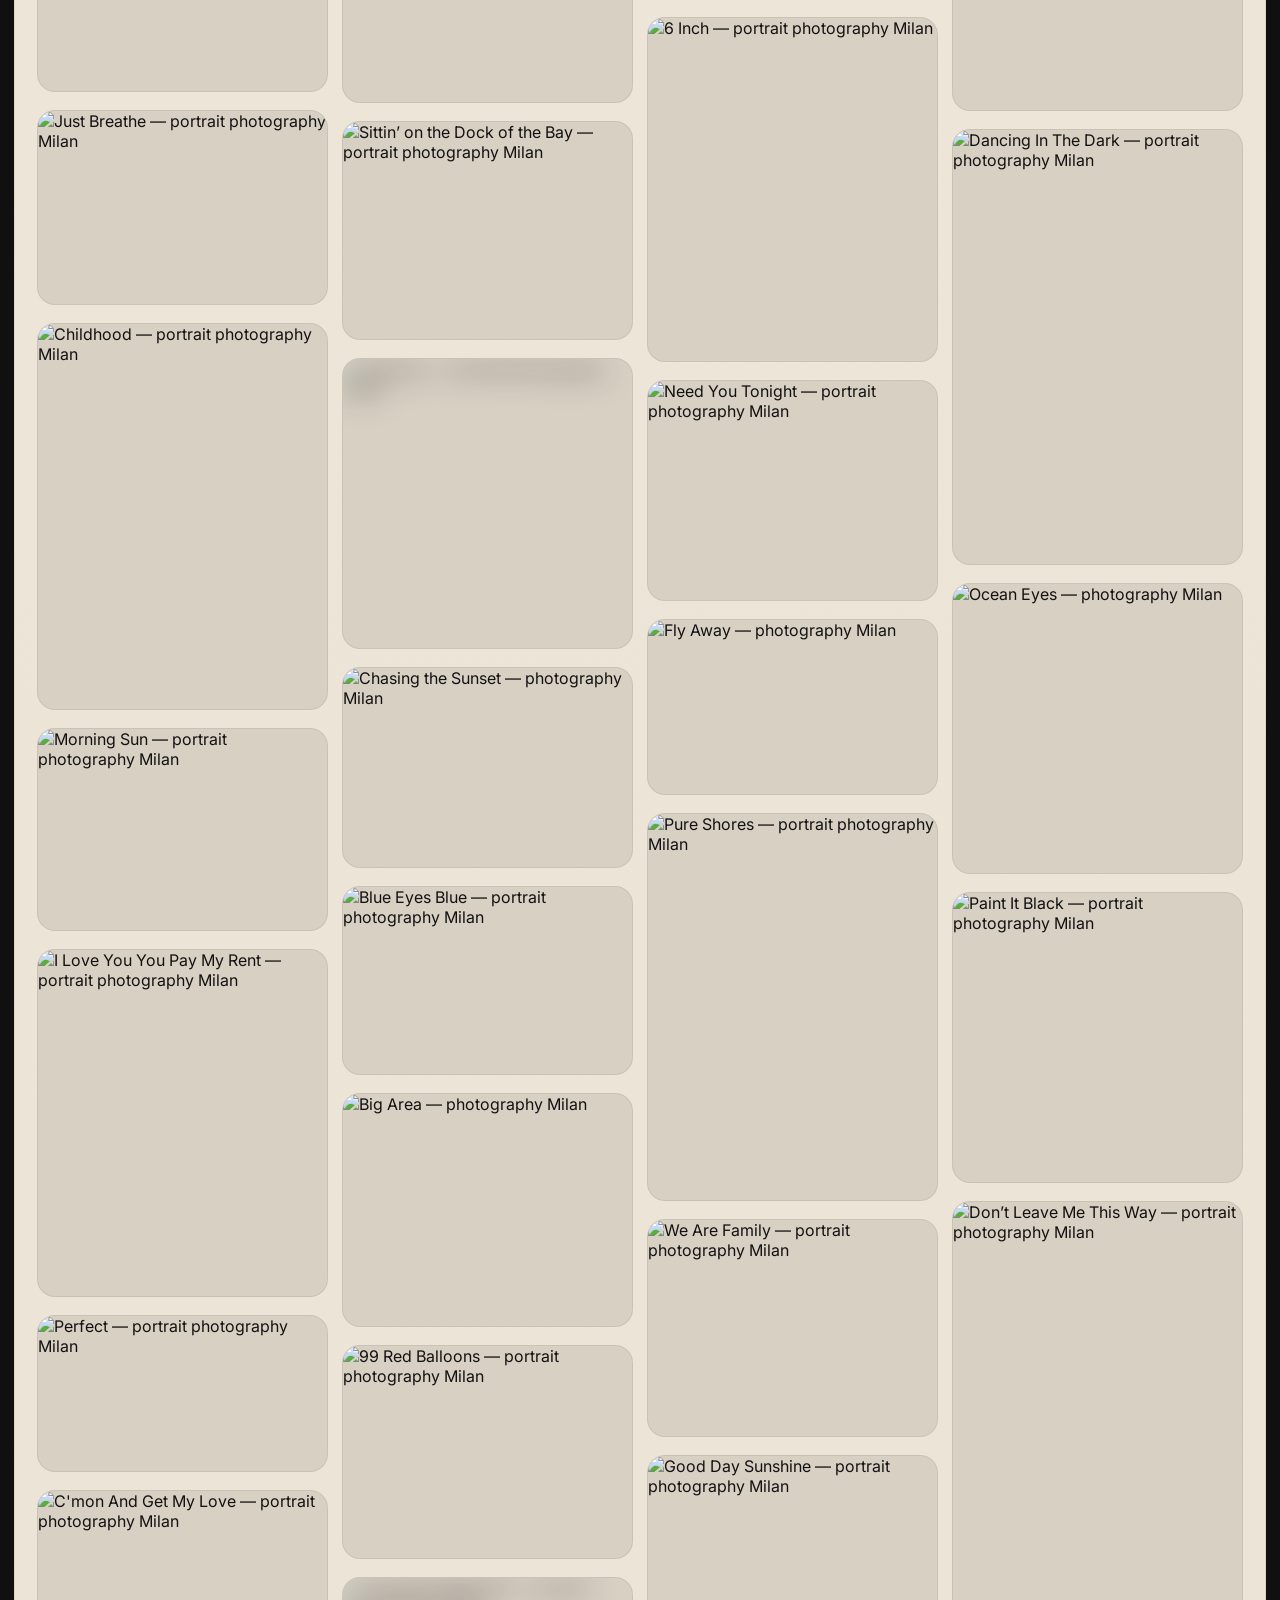
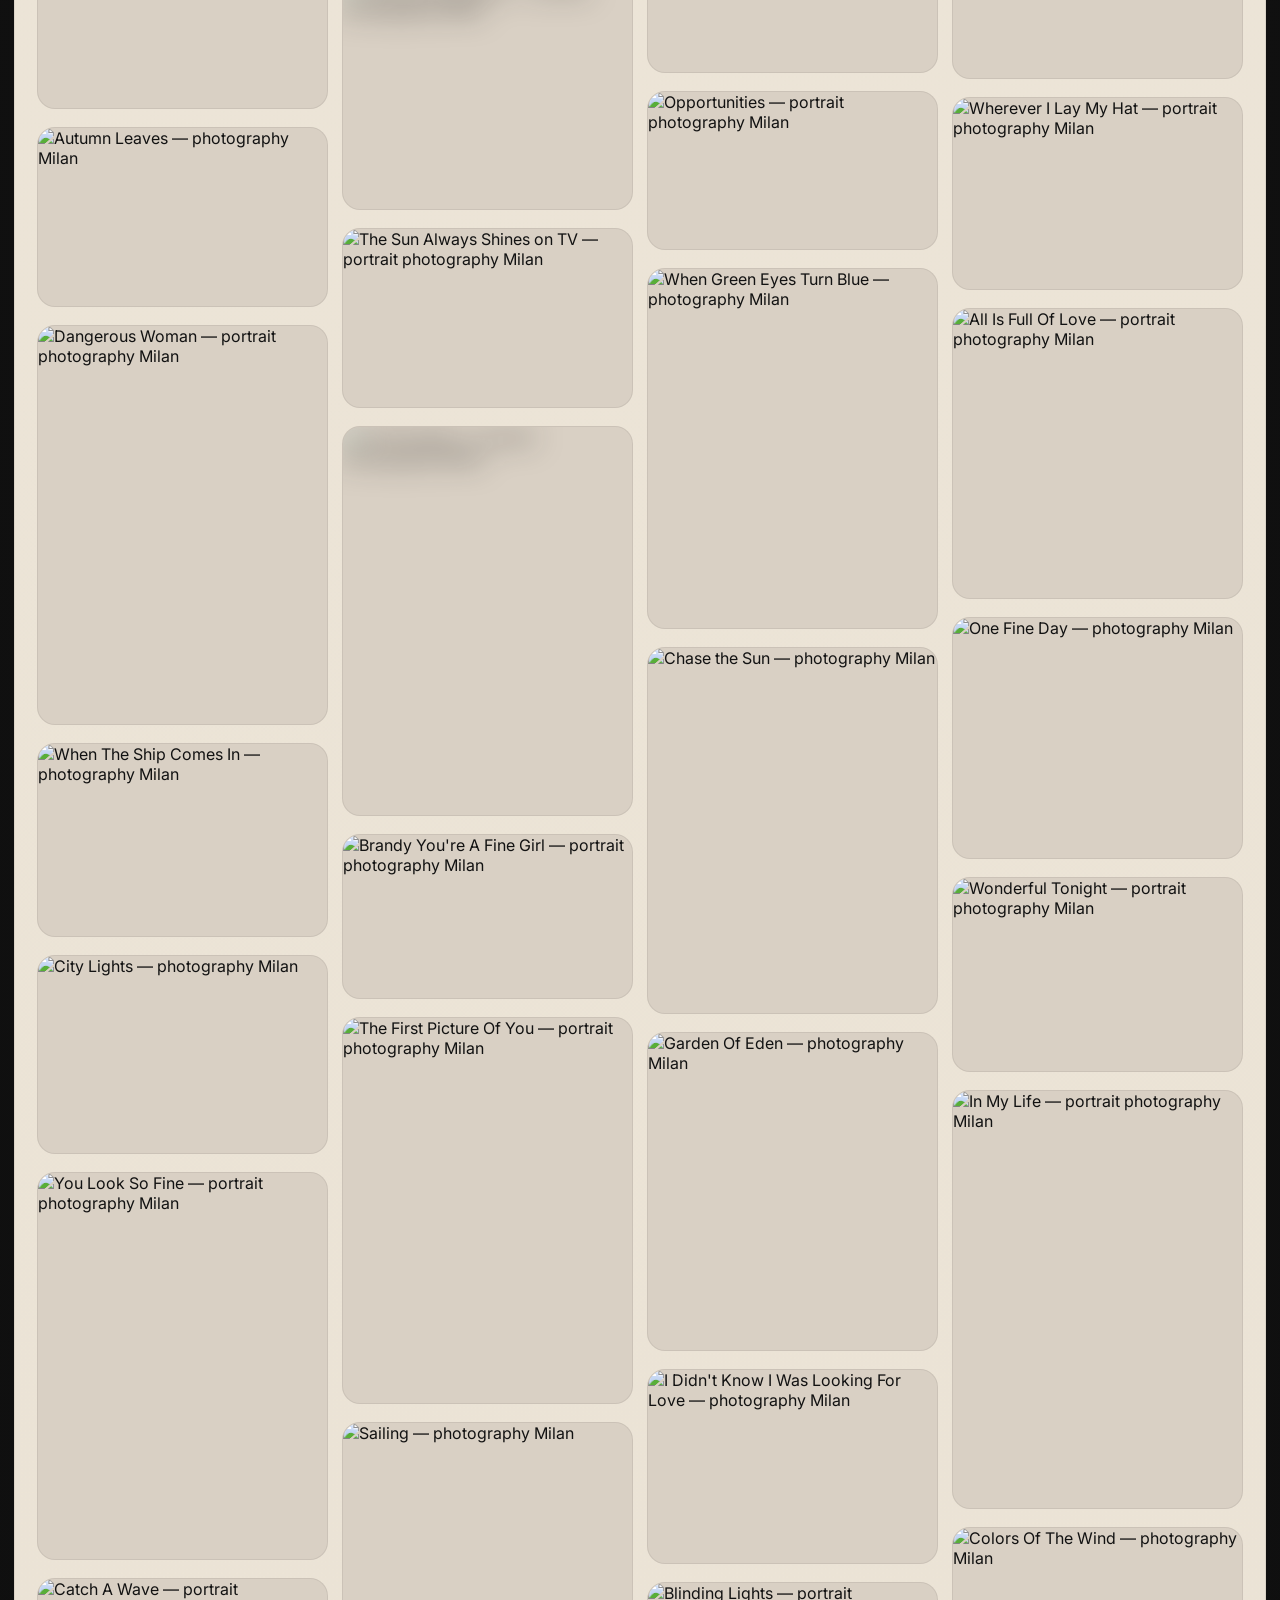
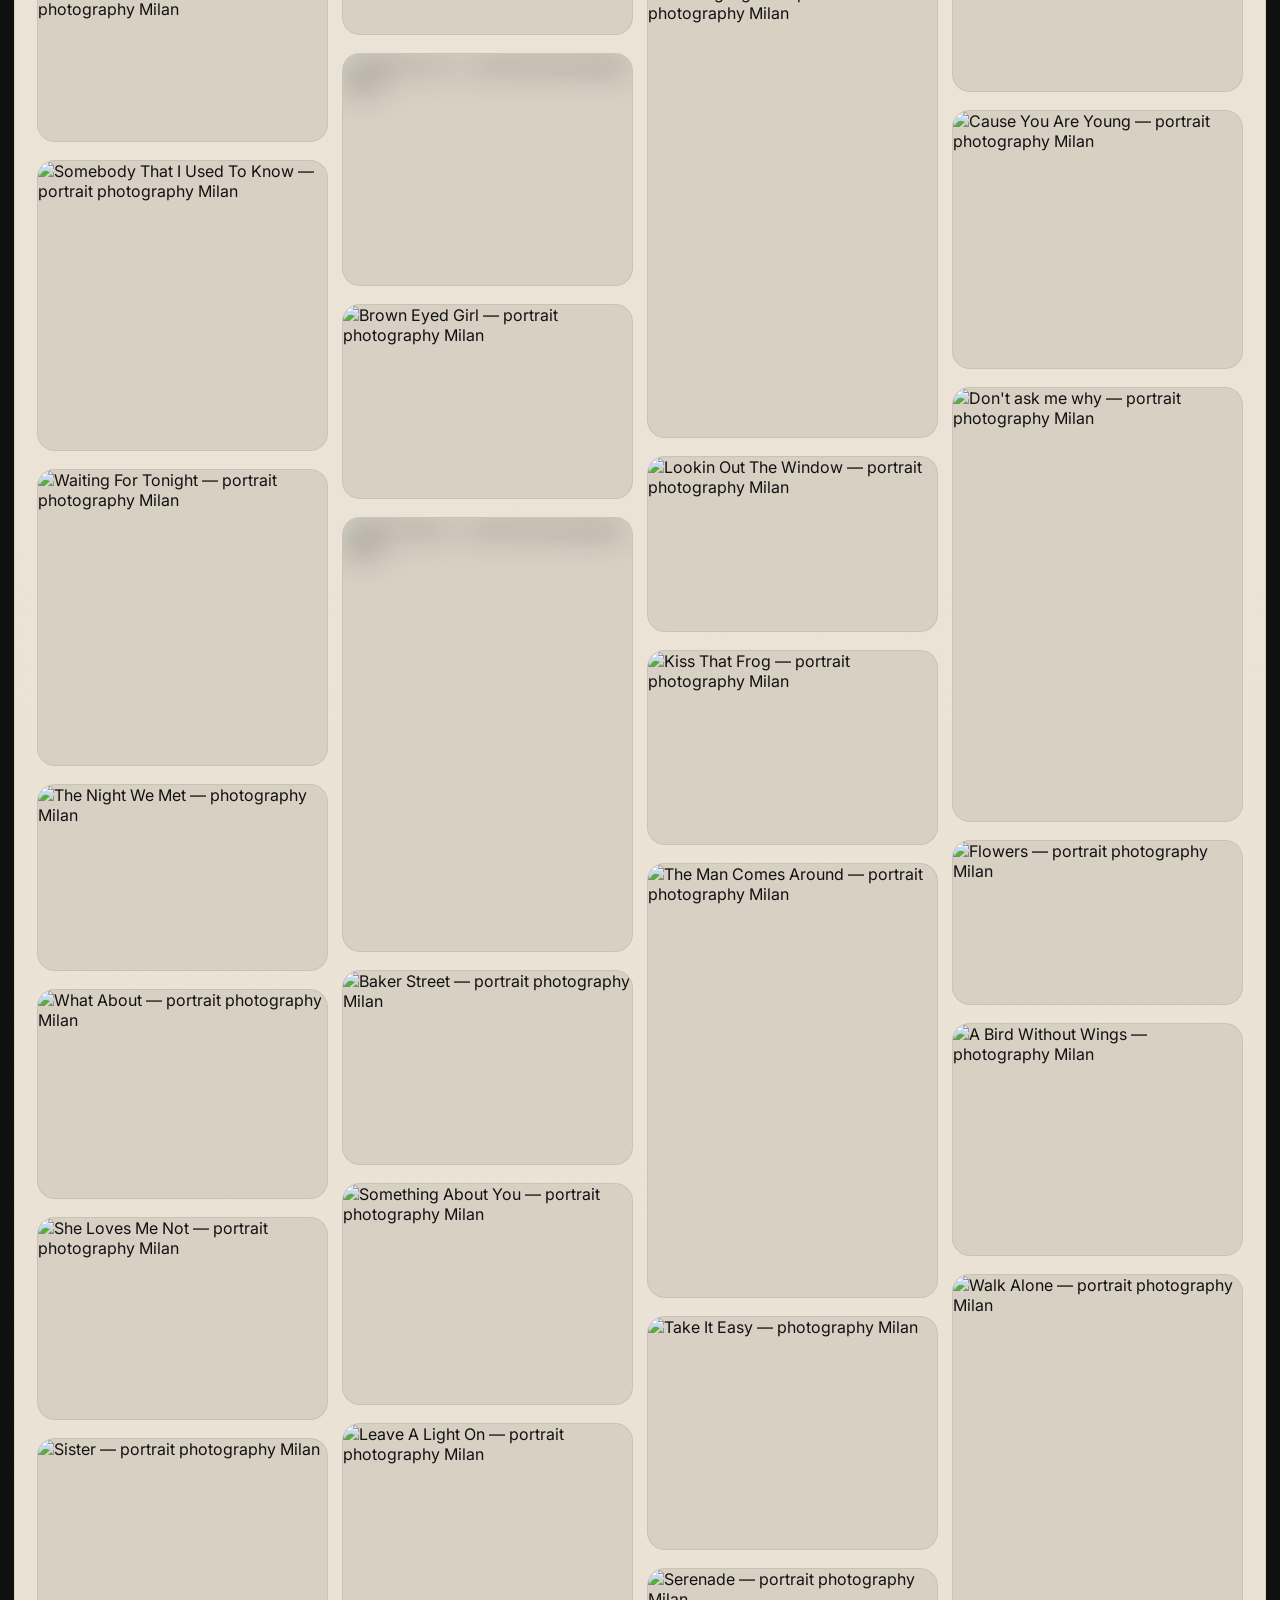
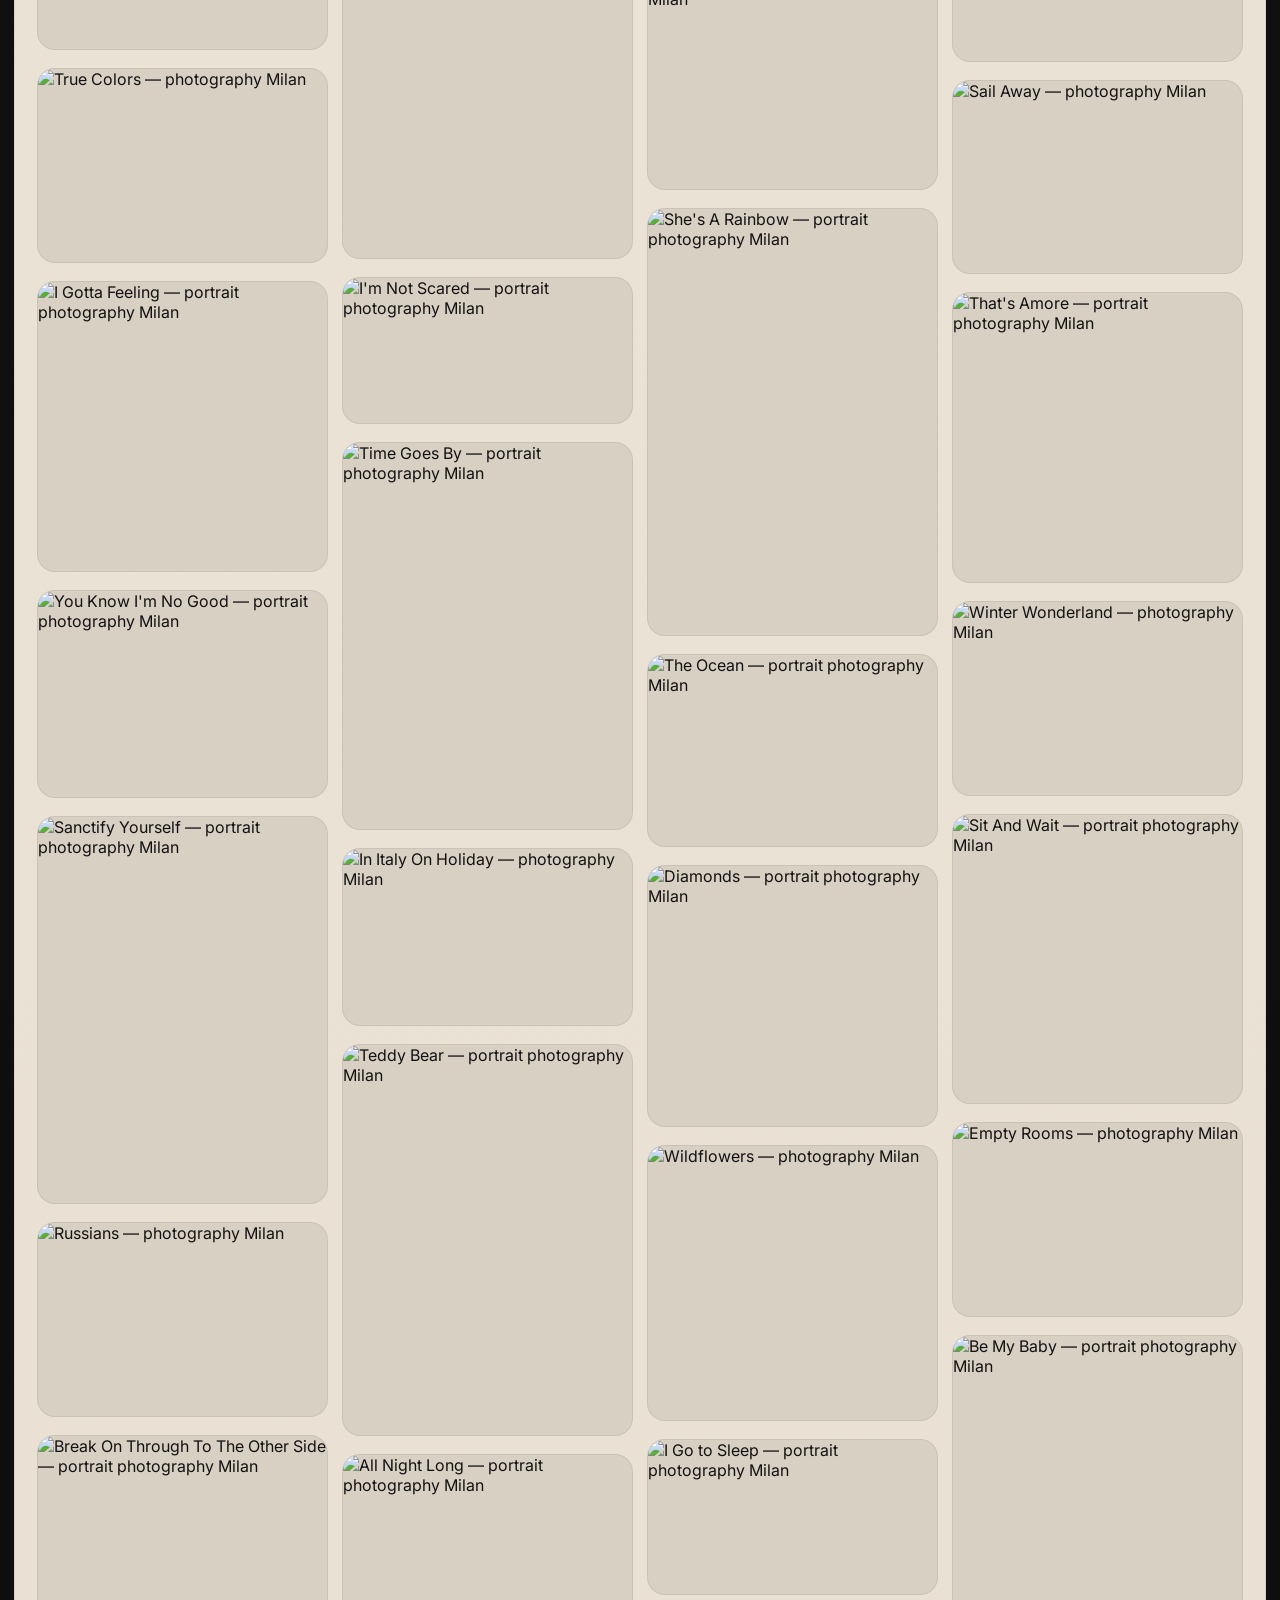
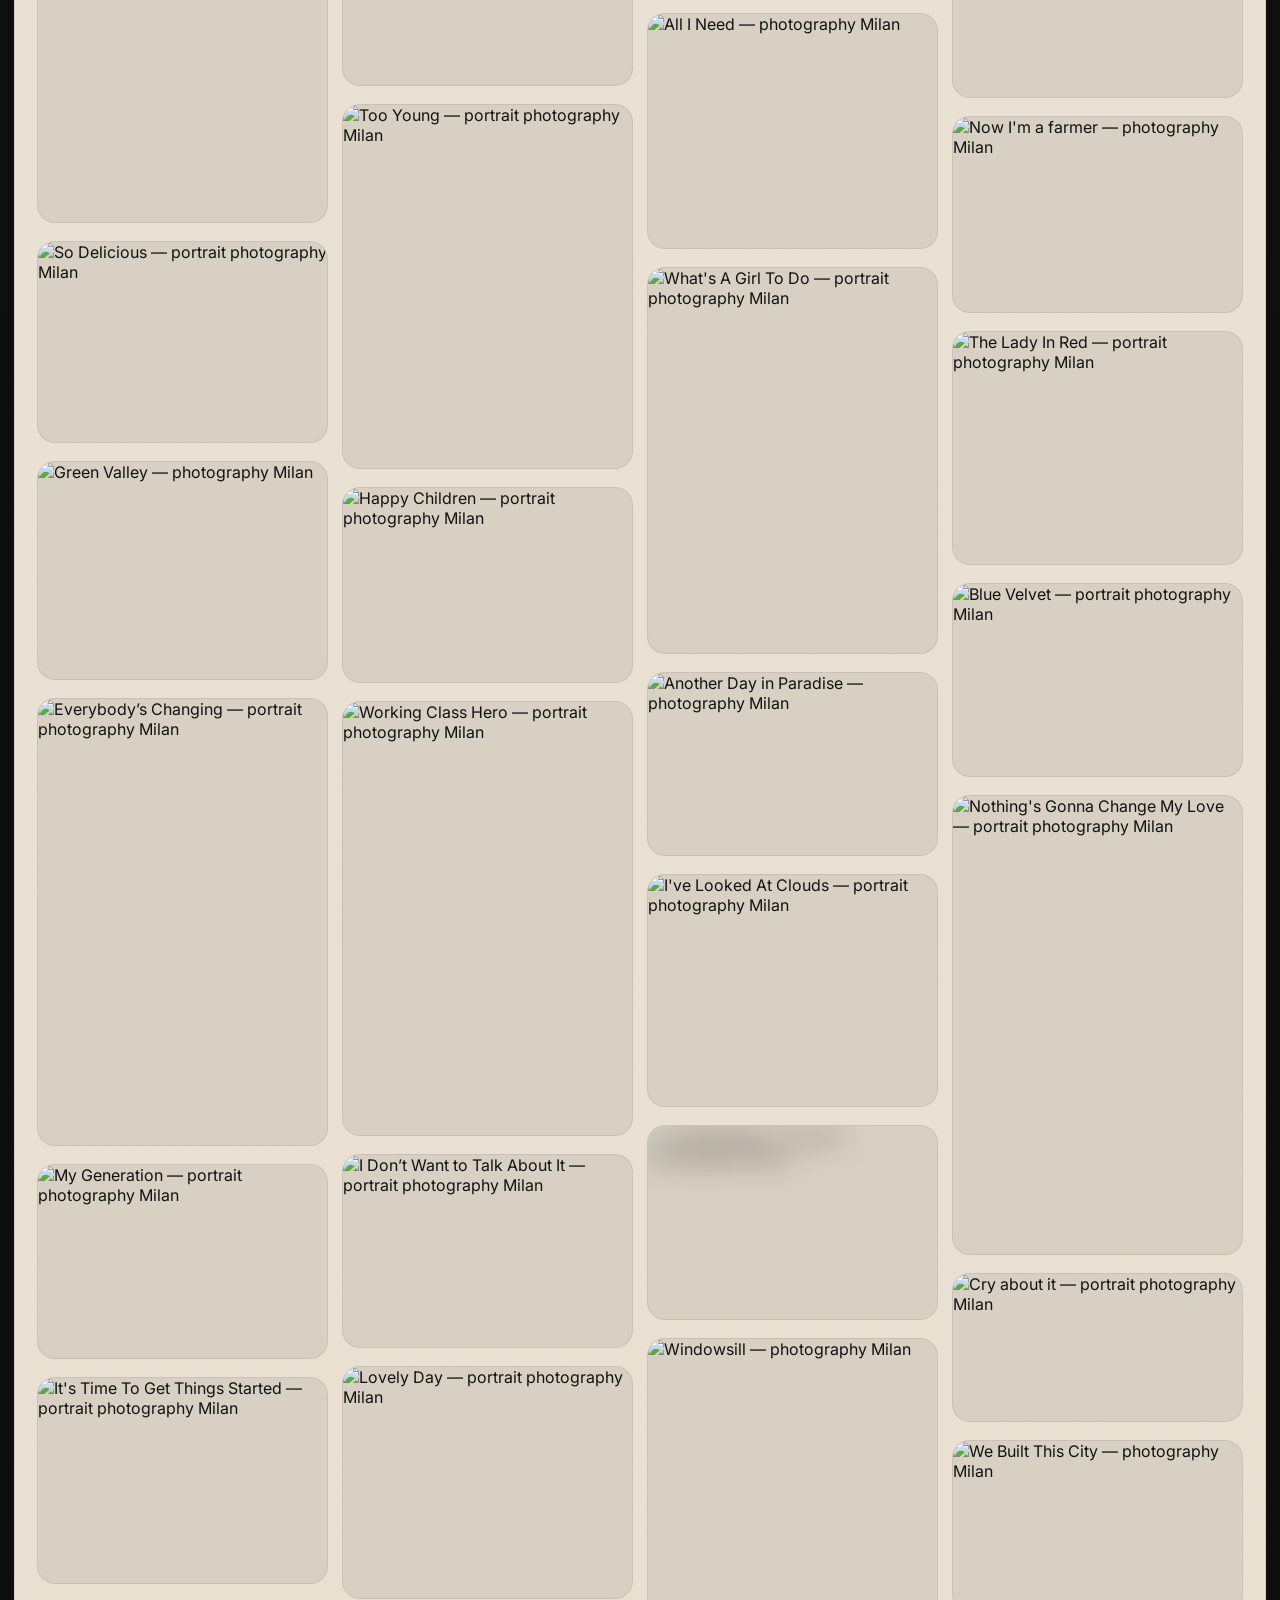
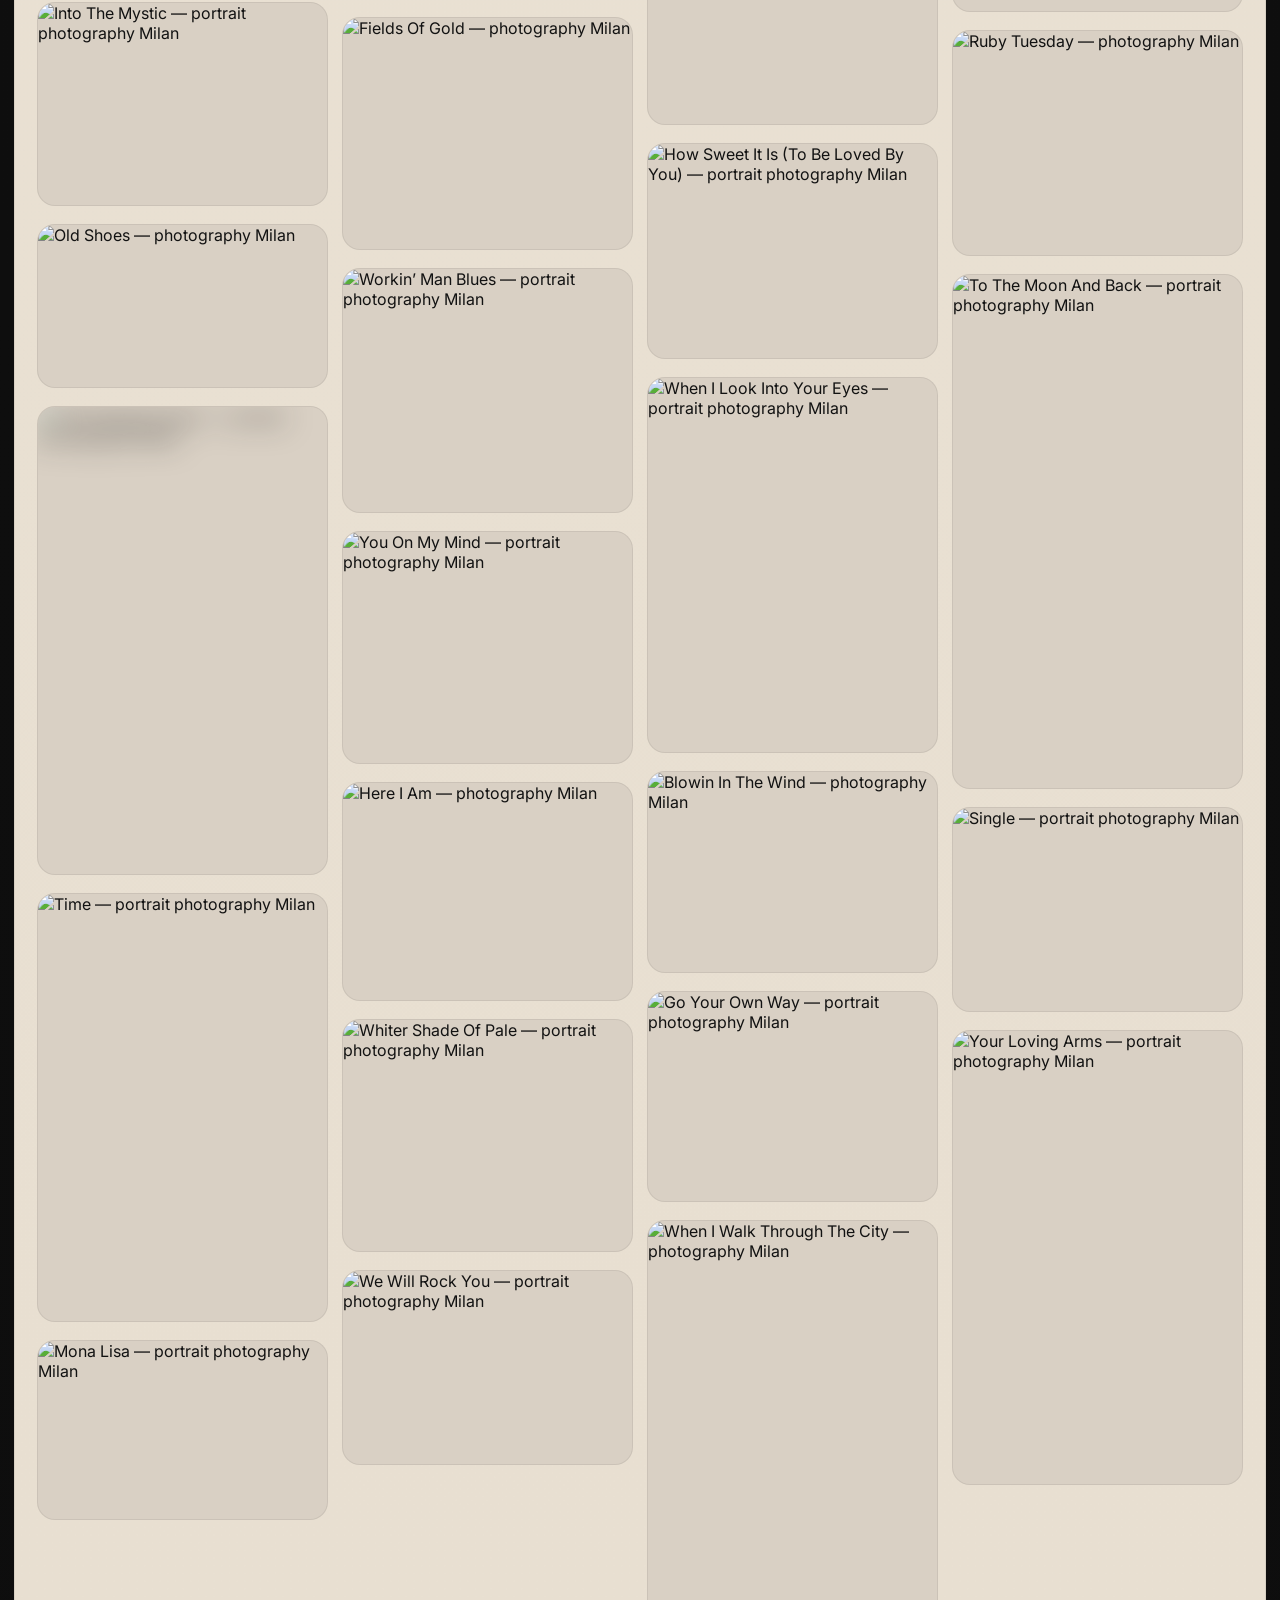
==== commit 788b3dc8: "fix nav" ====
--- a/index.html
+++ b/index.html
@@ -426,7 +426,7 @@
 <!-- colonna sinistra: titolo + due blocchi testo -->
 <div class="bio-main">
 <div class="bio-header">
-<p class="bio-eyebrow">Philosopher</p>
+<p class="bio-eyebrow">Philosographer</p>
 <h2 class="bio-name">Max Minninna</h2>
 </div>
 <div class="bio-columns">
--- a/styles.css
+++ b/styles.css
@@ -24,7 +24,7 @@
 .site-header { position: sticky; top: 0; z-index: 40; display: flex; justify-content: space-between; align-items: center; padding: 14px 28px; background: rgba(10,10,10,.38); backdrop-filter: blur(16px); border-bottom: 1px solid rgba(255,255,255,.05); }
 .brand { display: flex; align-items: center; gap: 12px; }
 .brand-wordmark { height: 32px; width: auto; opacity: .72; }
-.site-nav { display: flex; gap: 32px; font-size: 13px; letter-spacing: .08em; font-weight: 300; text-transform: uppercase; }
+.site-nav { display: flex; gap: 40px; font-size: 13px; letter-spacing: .08em; font-weight: 300; text-transform: uppercase; }
 .site-nav a { color: rgba(255,255,255,.55); transition: color .3s ease, text-shadow .3s ease; }
 .site-nav a:hover { color: rgba(255,255,255,.95); text-shadow: 0 0 18px rgba(255,255,255,.22); }
 
@@ -468,7 +468,7 @@
 @media (max-width: 768px) {
   main { width: min(100%, calc(100% - 16px)); }
   .site-header { padding: 10px 14px; }
-  .site-nav { gap: 14px; font-size: 12px; }
+  .site-nav { gap: 18px; font-size: 12px; }
   .brand-wordmark { height: 15px; }
   .section-head { flex-direction: column; align-items: flex-start; }
   .archive-grid { columns: 2 160px; column-gap: 10px; }
@@ -493,7 +493,7 @@
 @media (max-width: 430px) {
   .archive-grid { columns: 2 130px; }
   .site-nav--desktop { display: none; }
-  .site-nav--mobile  { display: flex; gap: 10px; font-size: 11px; }
+  .site-nav--mobile  { display: flex; gap: 14px; font-size: 11px; }
   .site-nav--mobile a { color: rgba(255,255,255,.52); transition: color .3s ease; }
   .site-nav--mobile a:hover { color: rgba(255,255,255,.95); }
 }
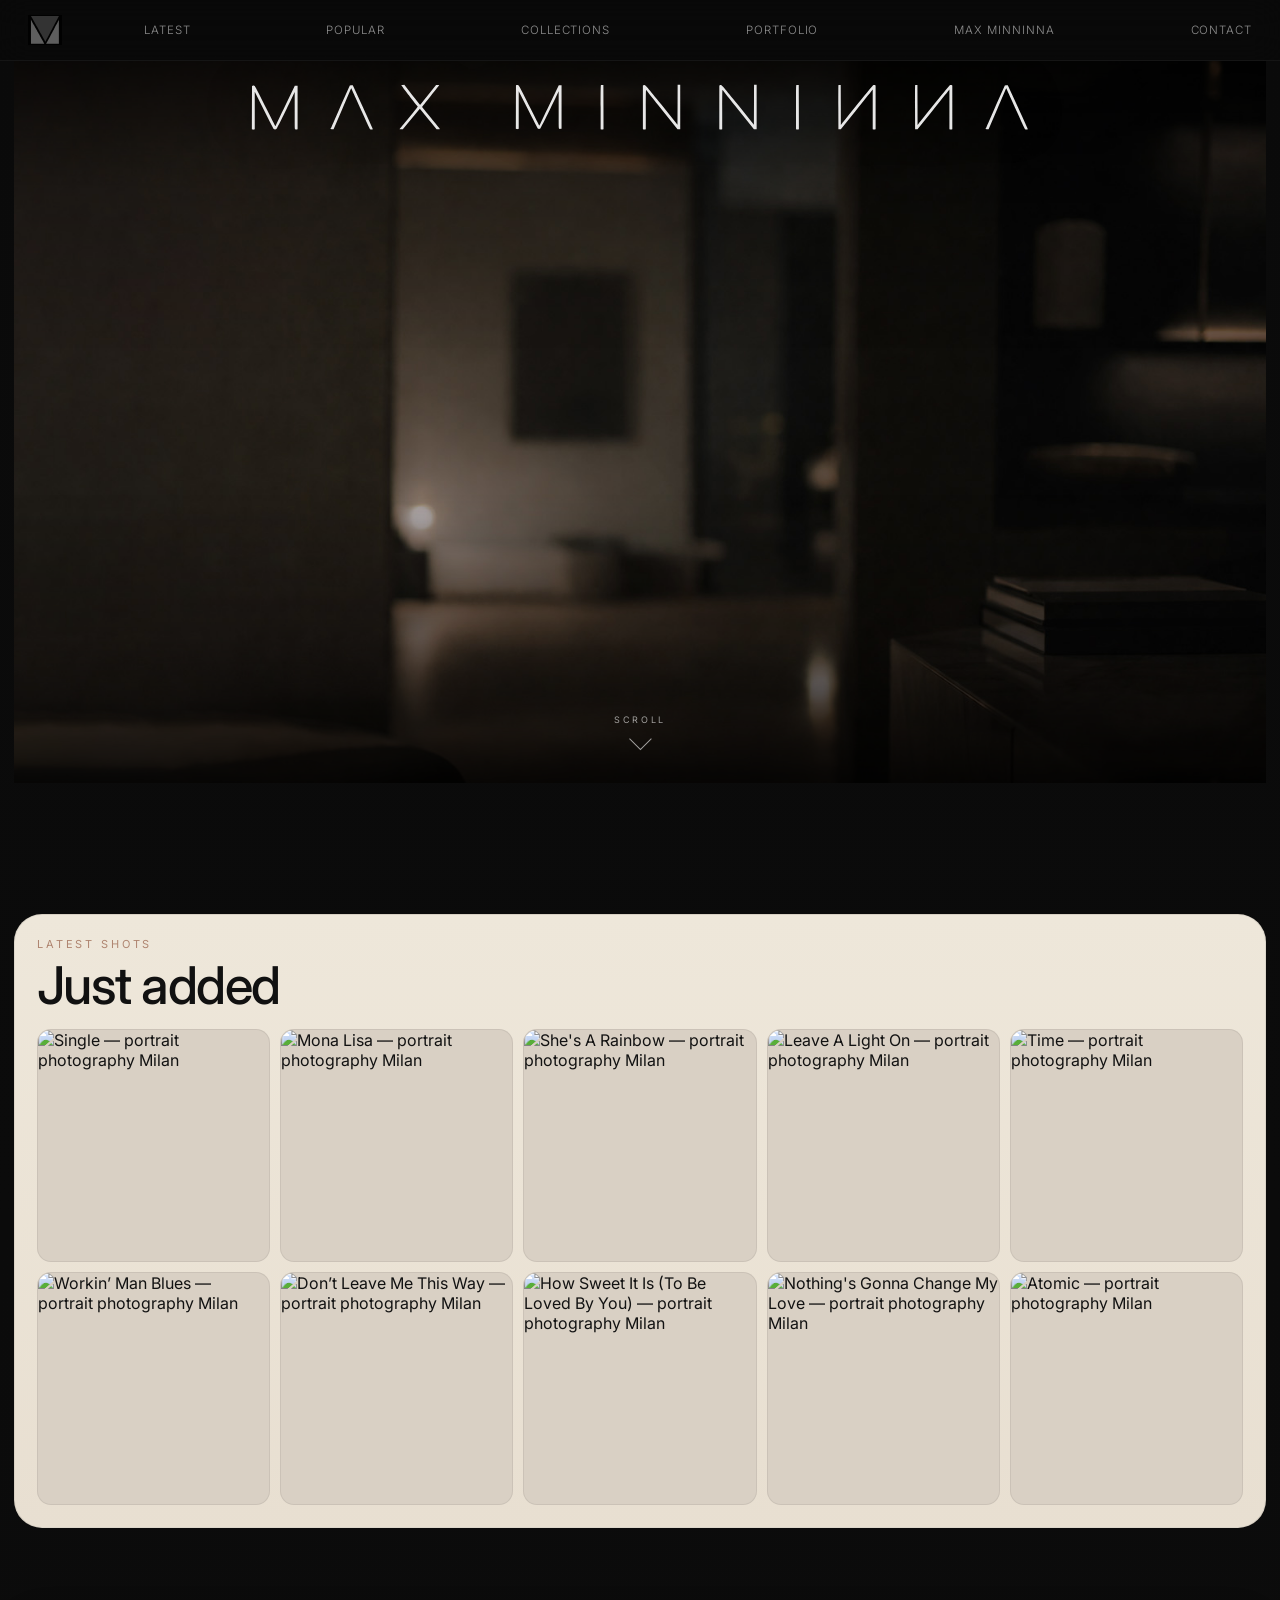
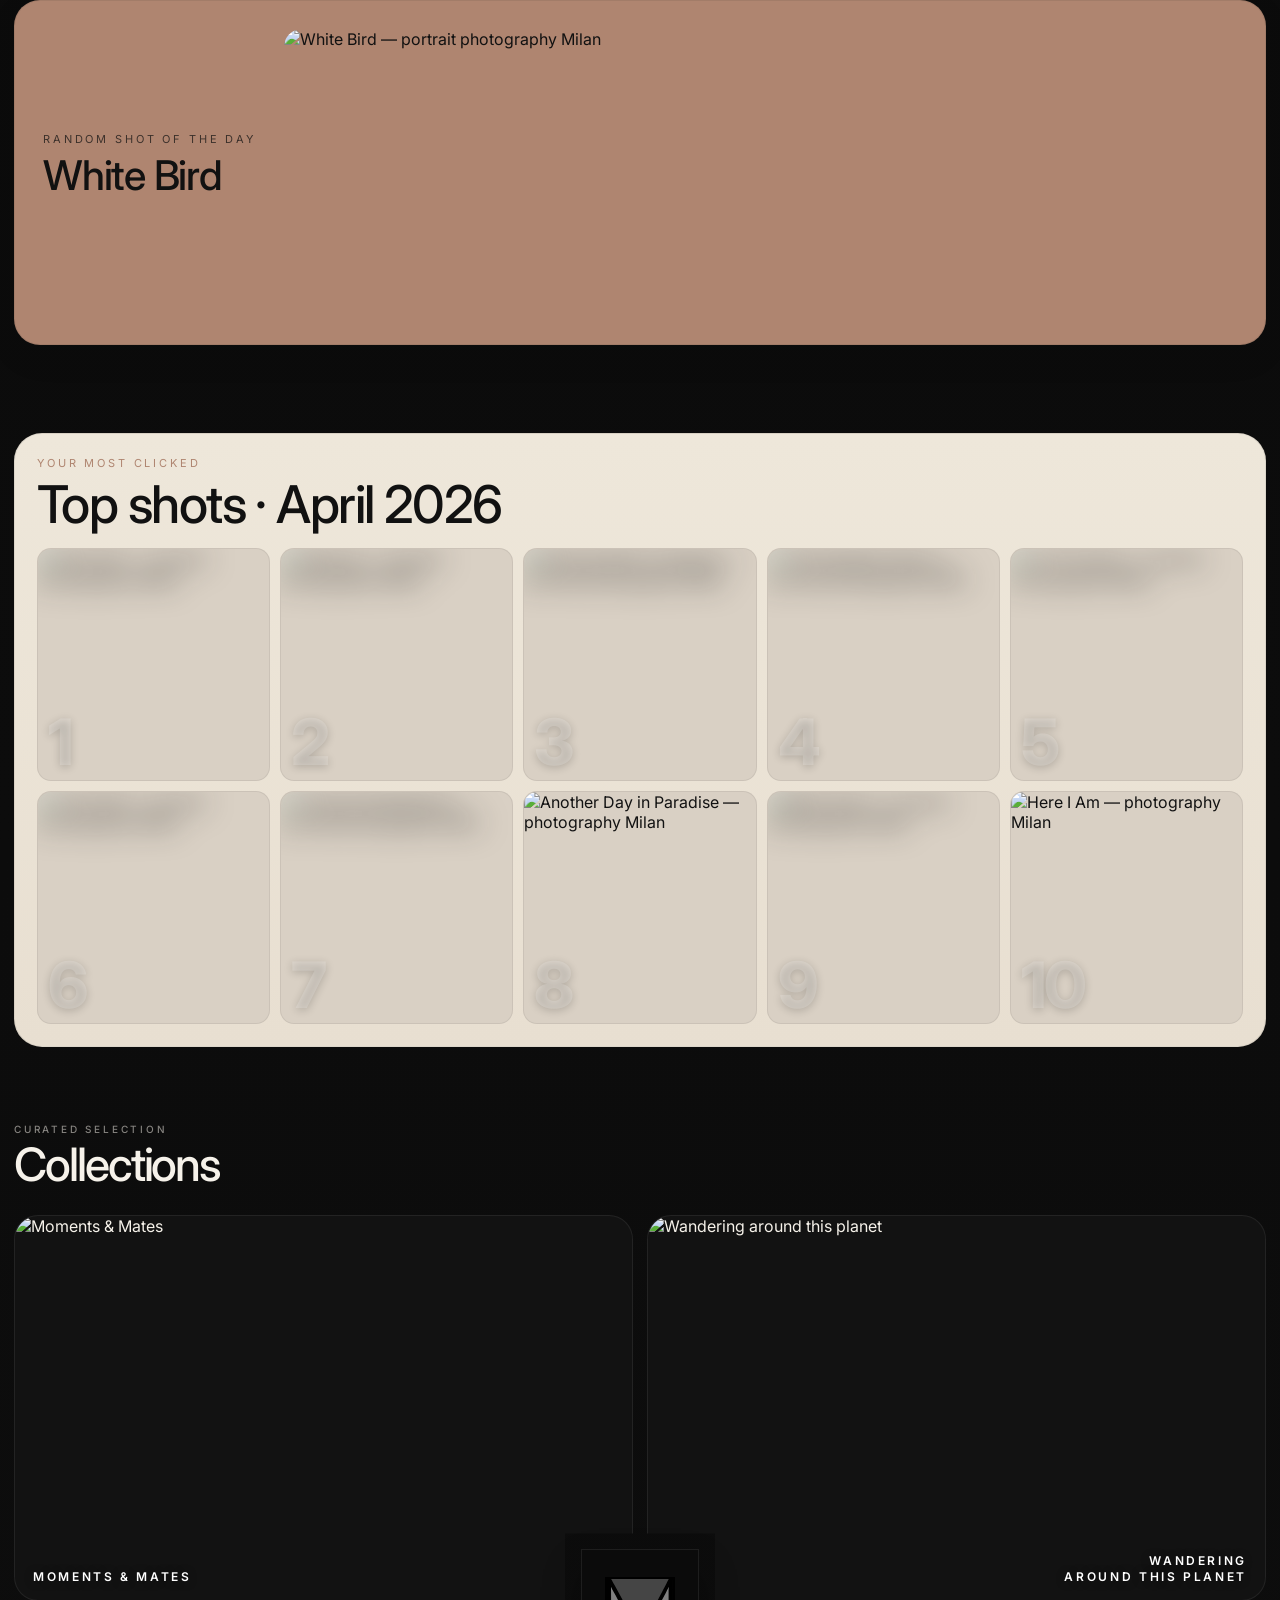
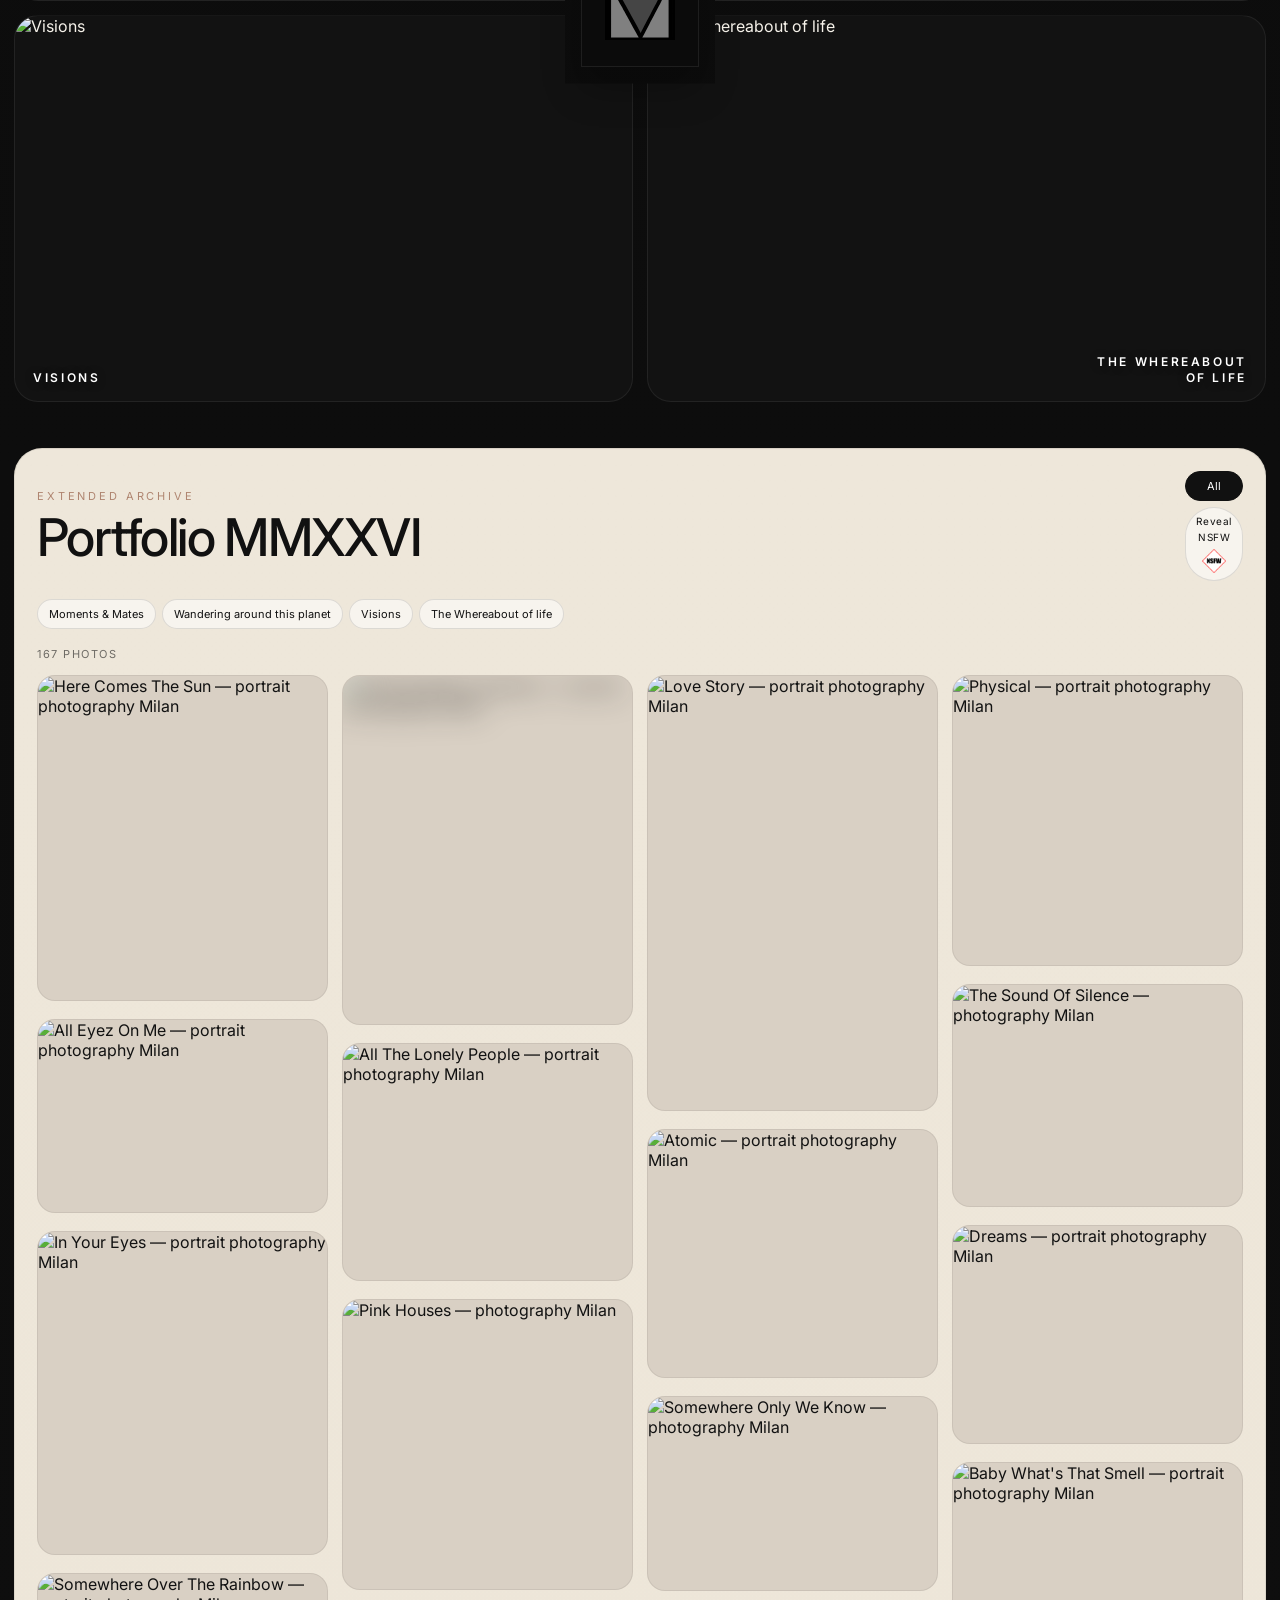
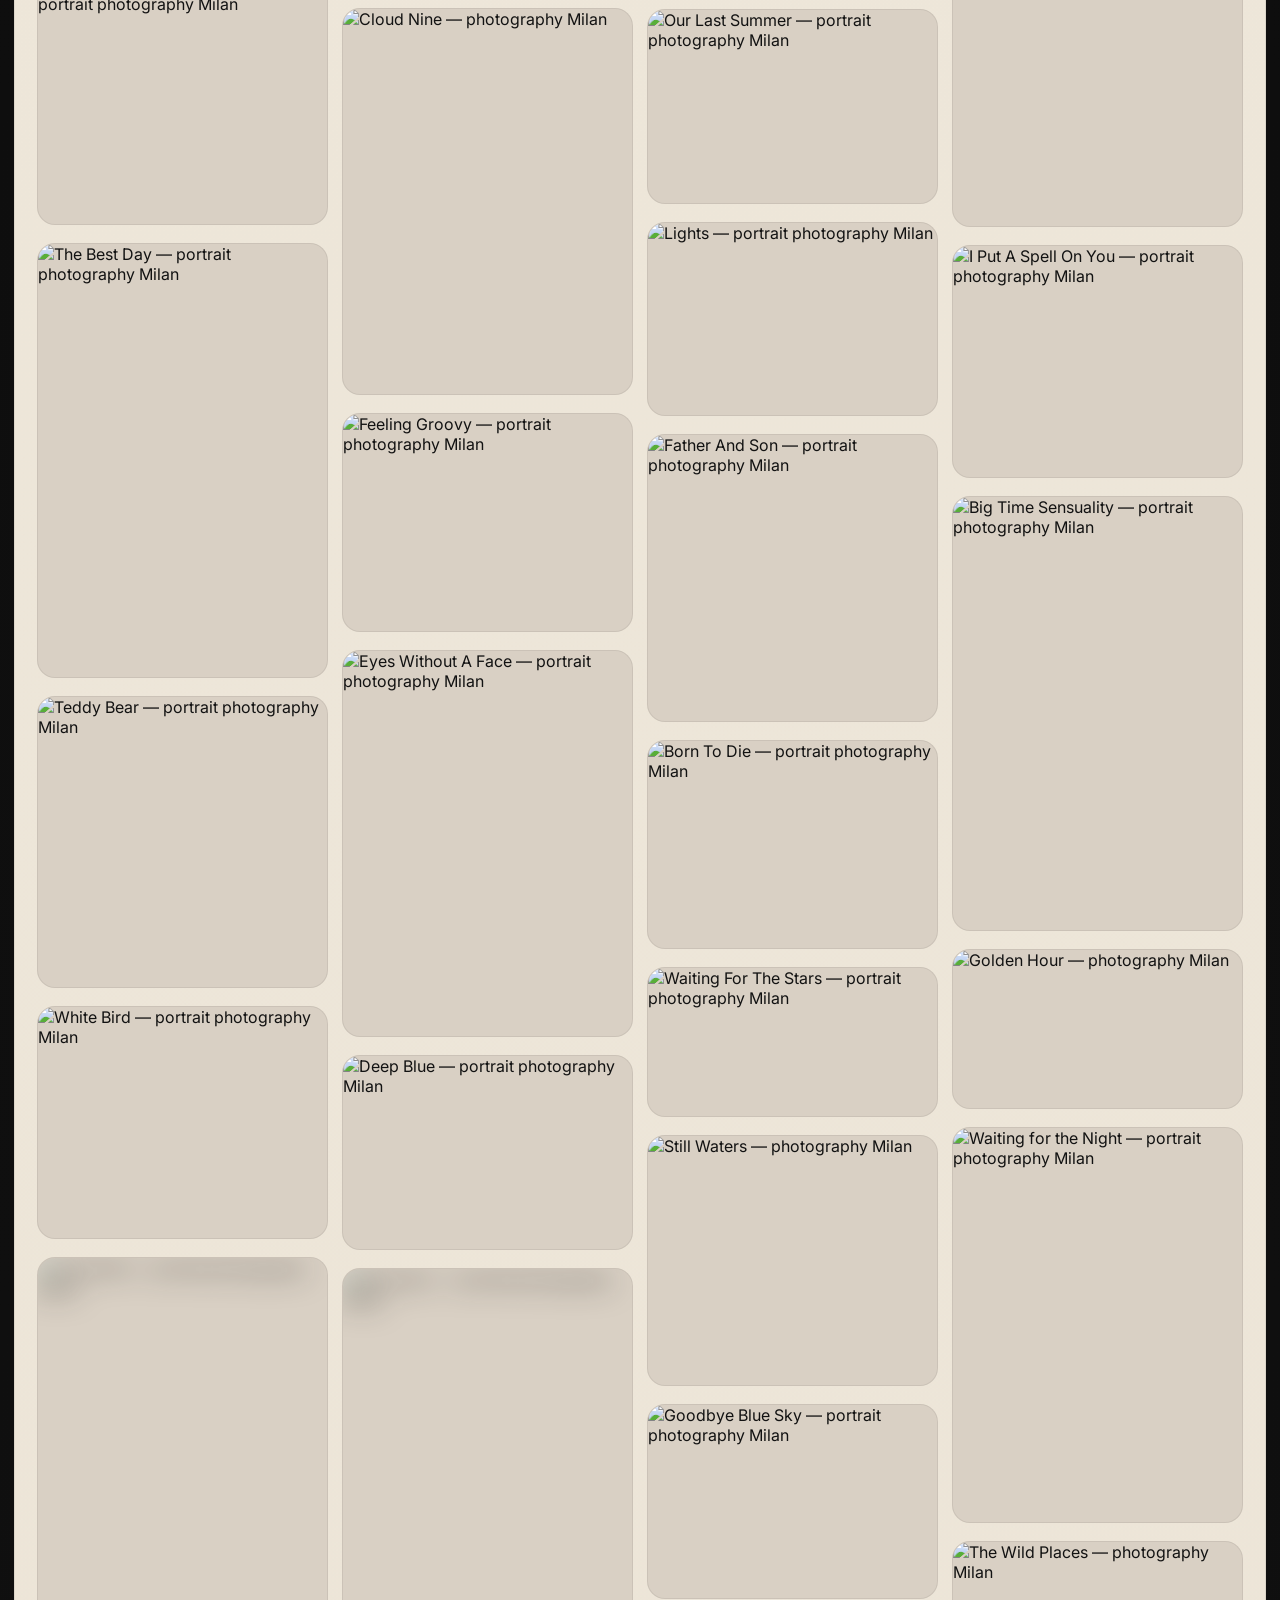
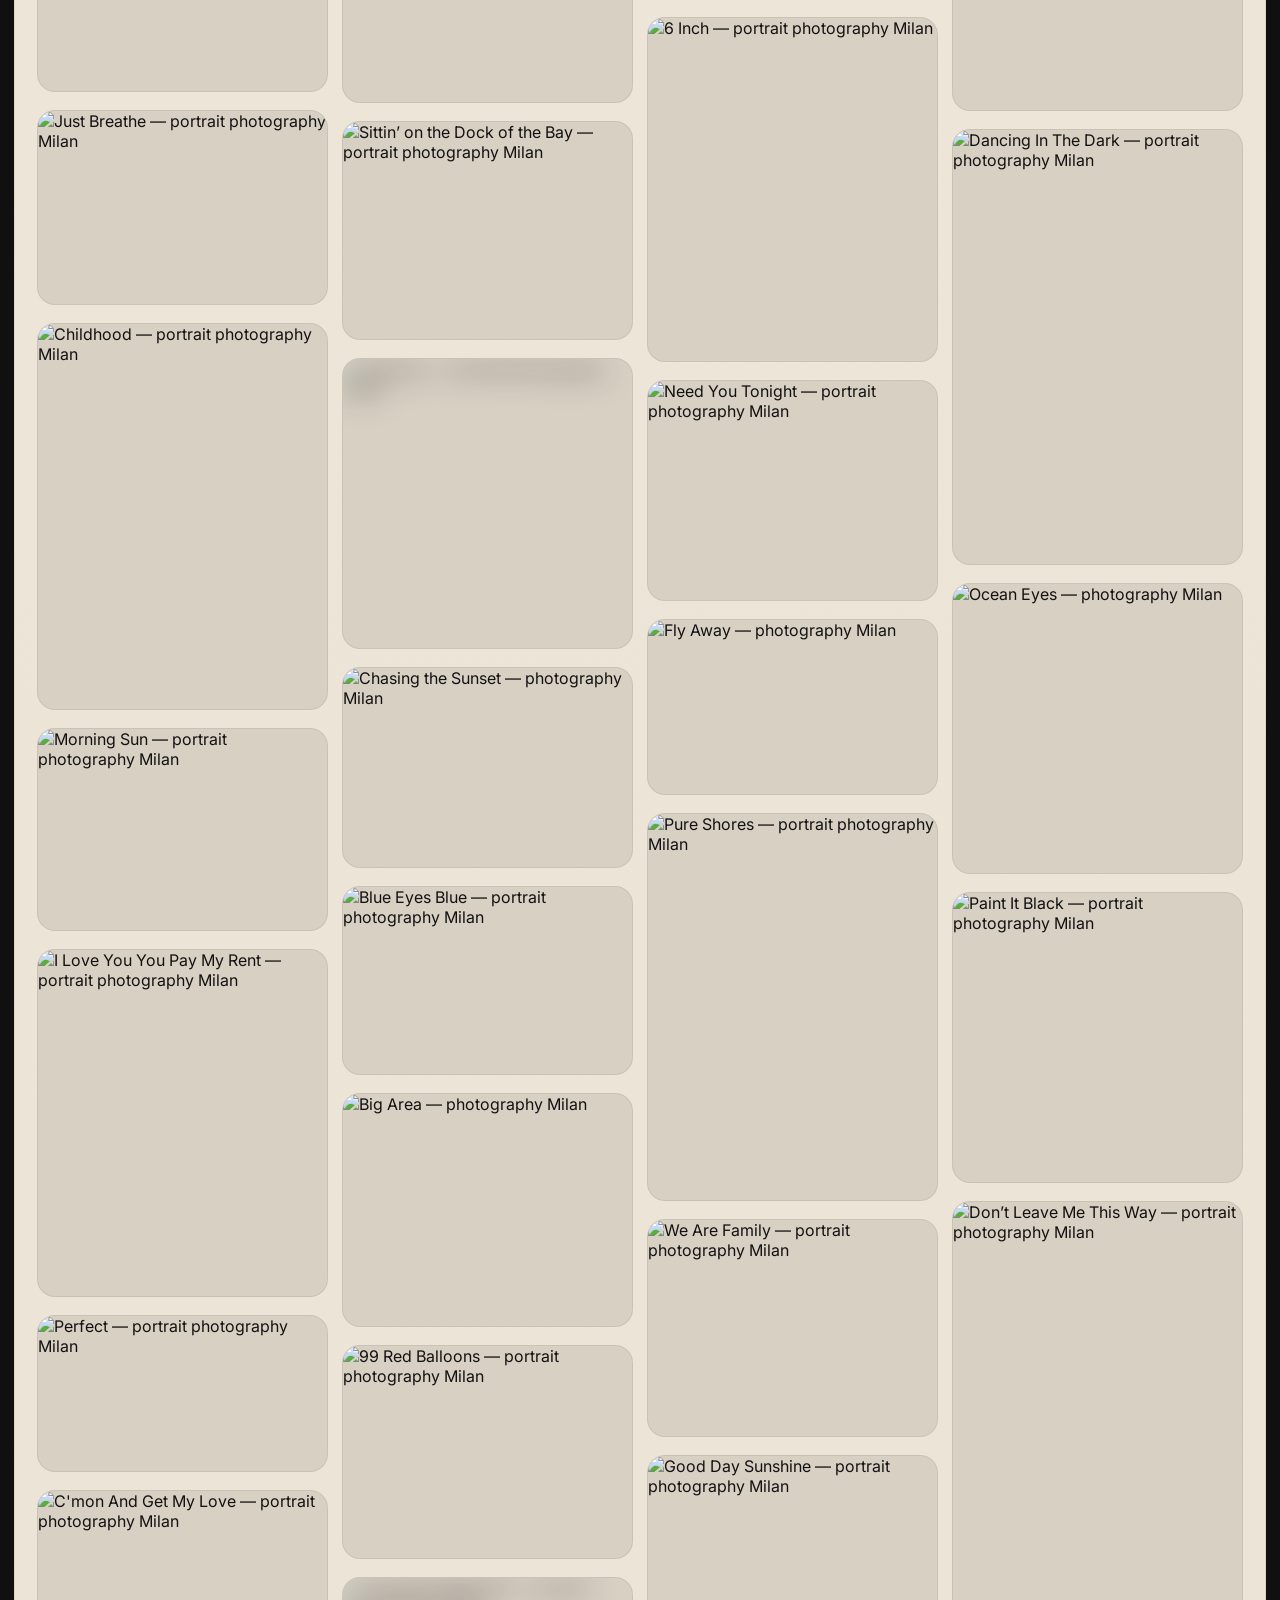
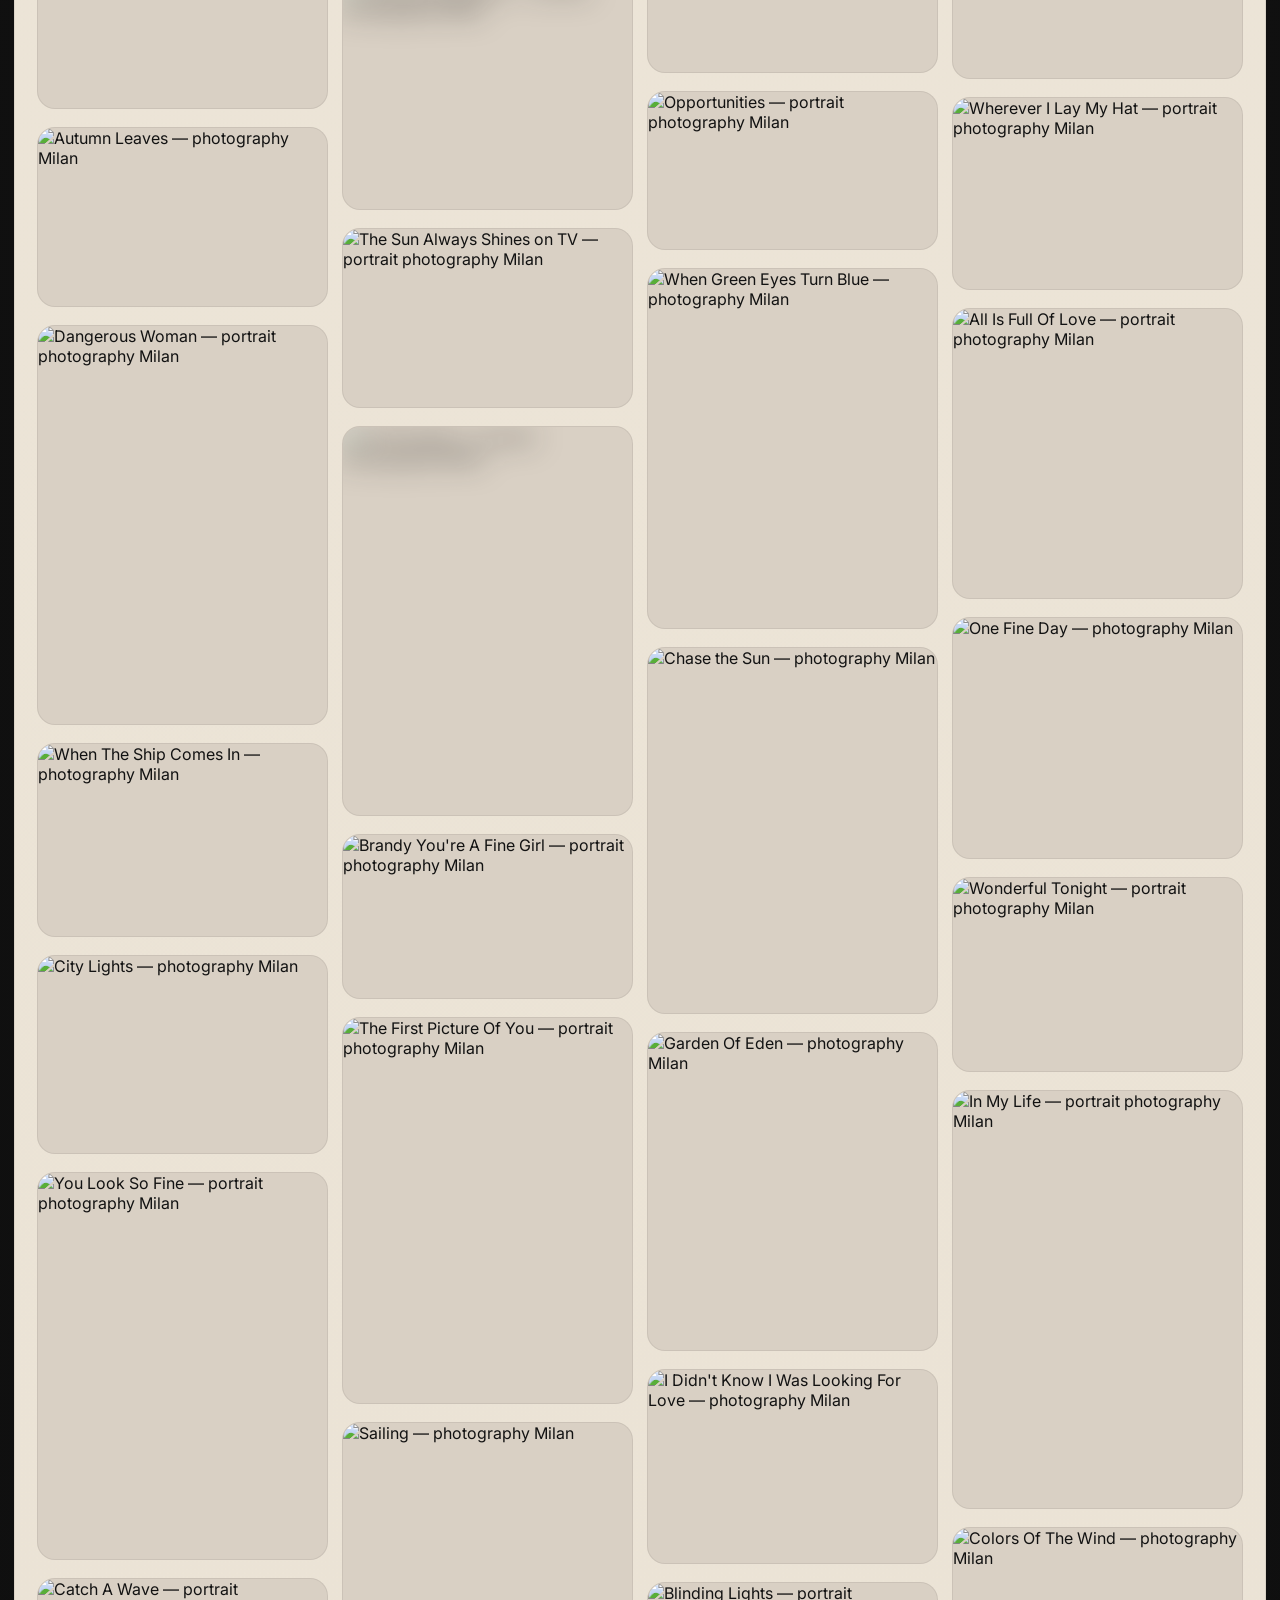
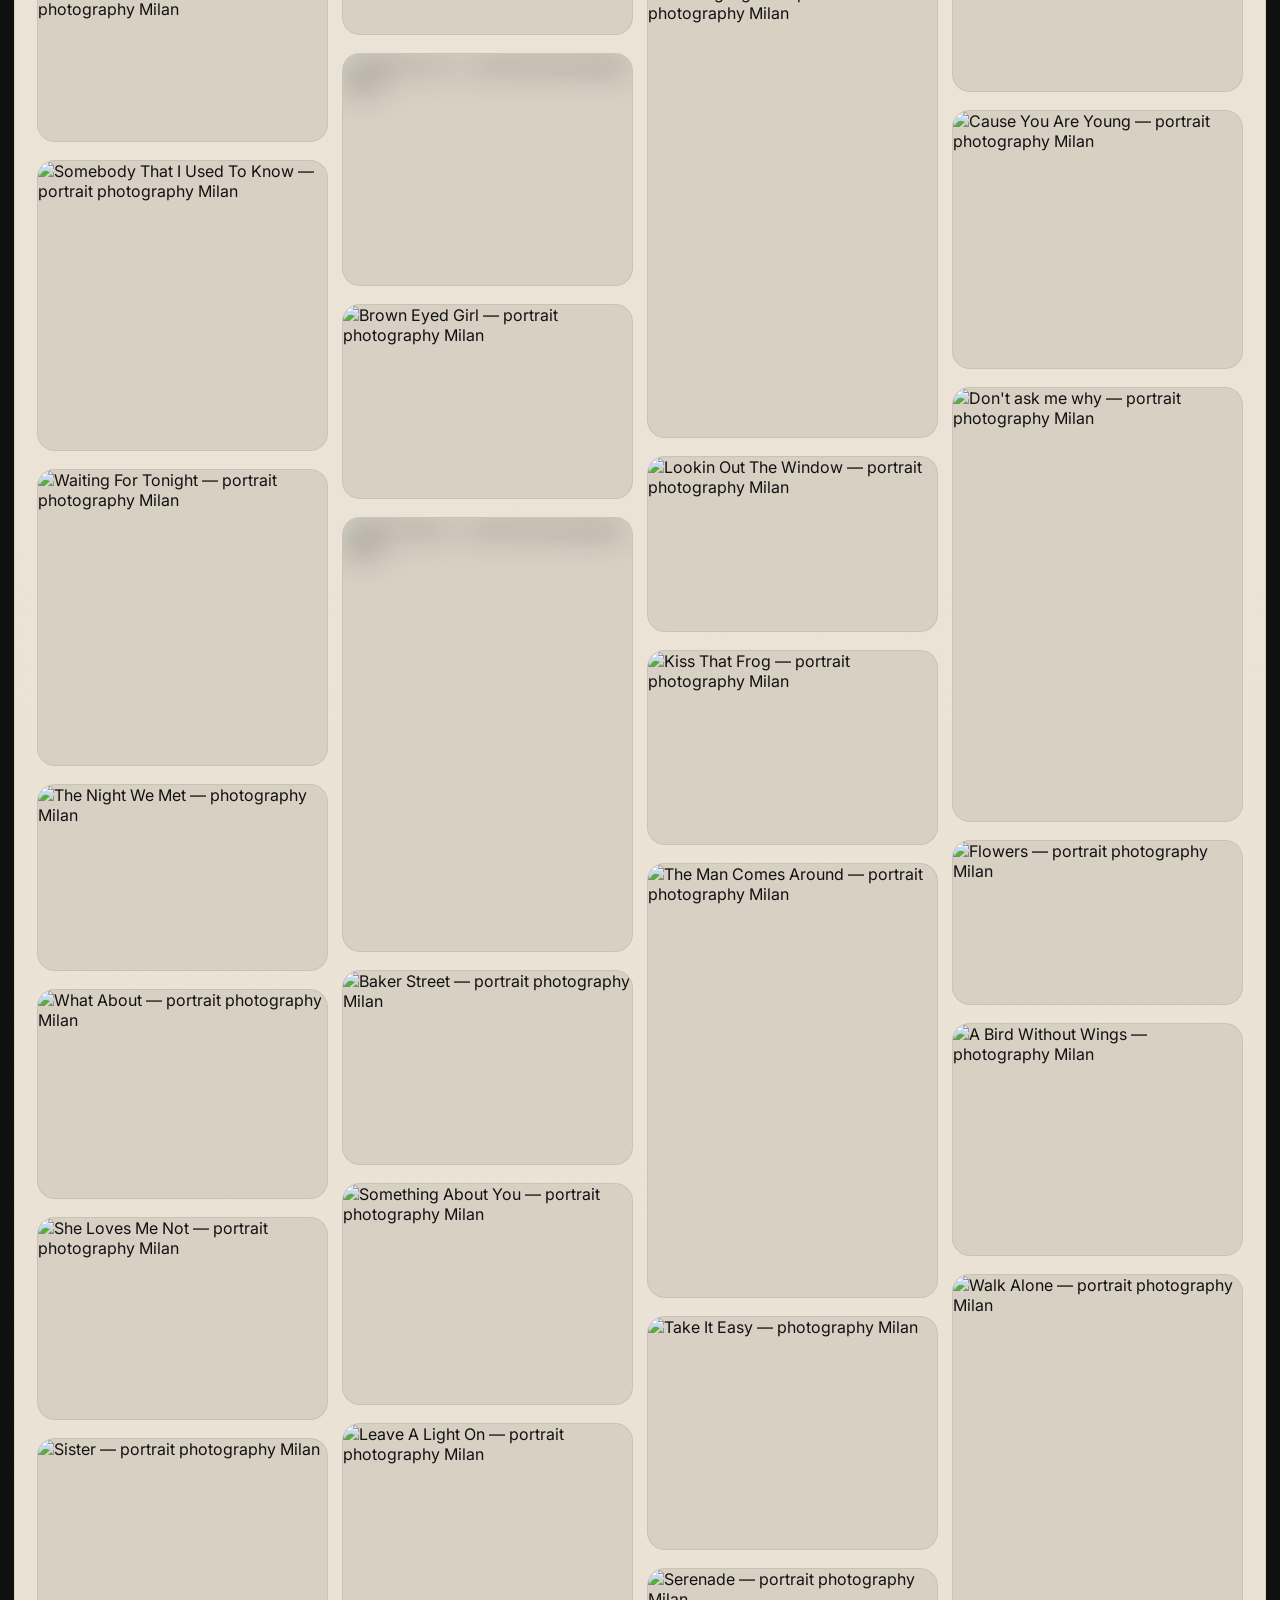
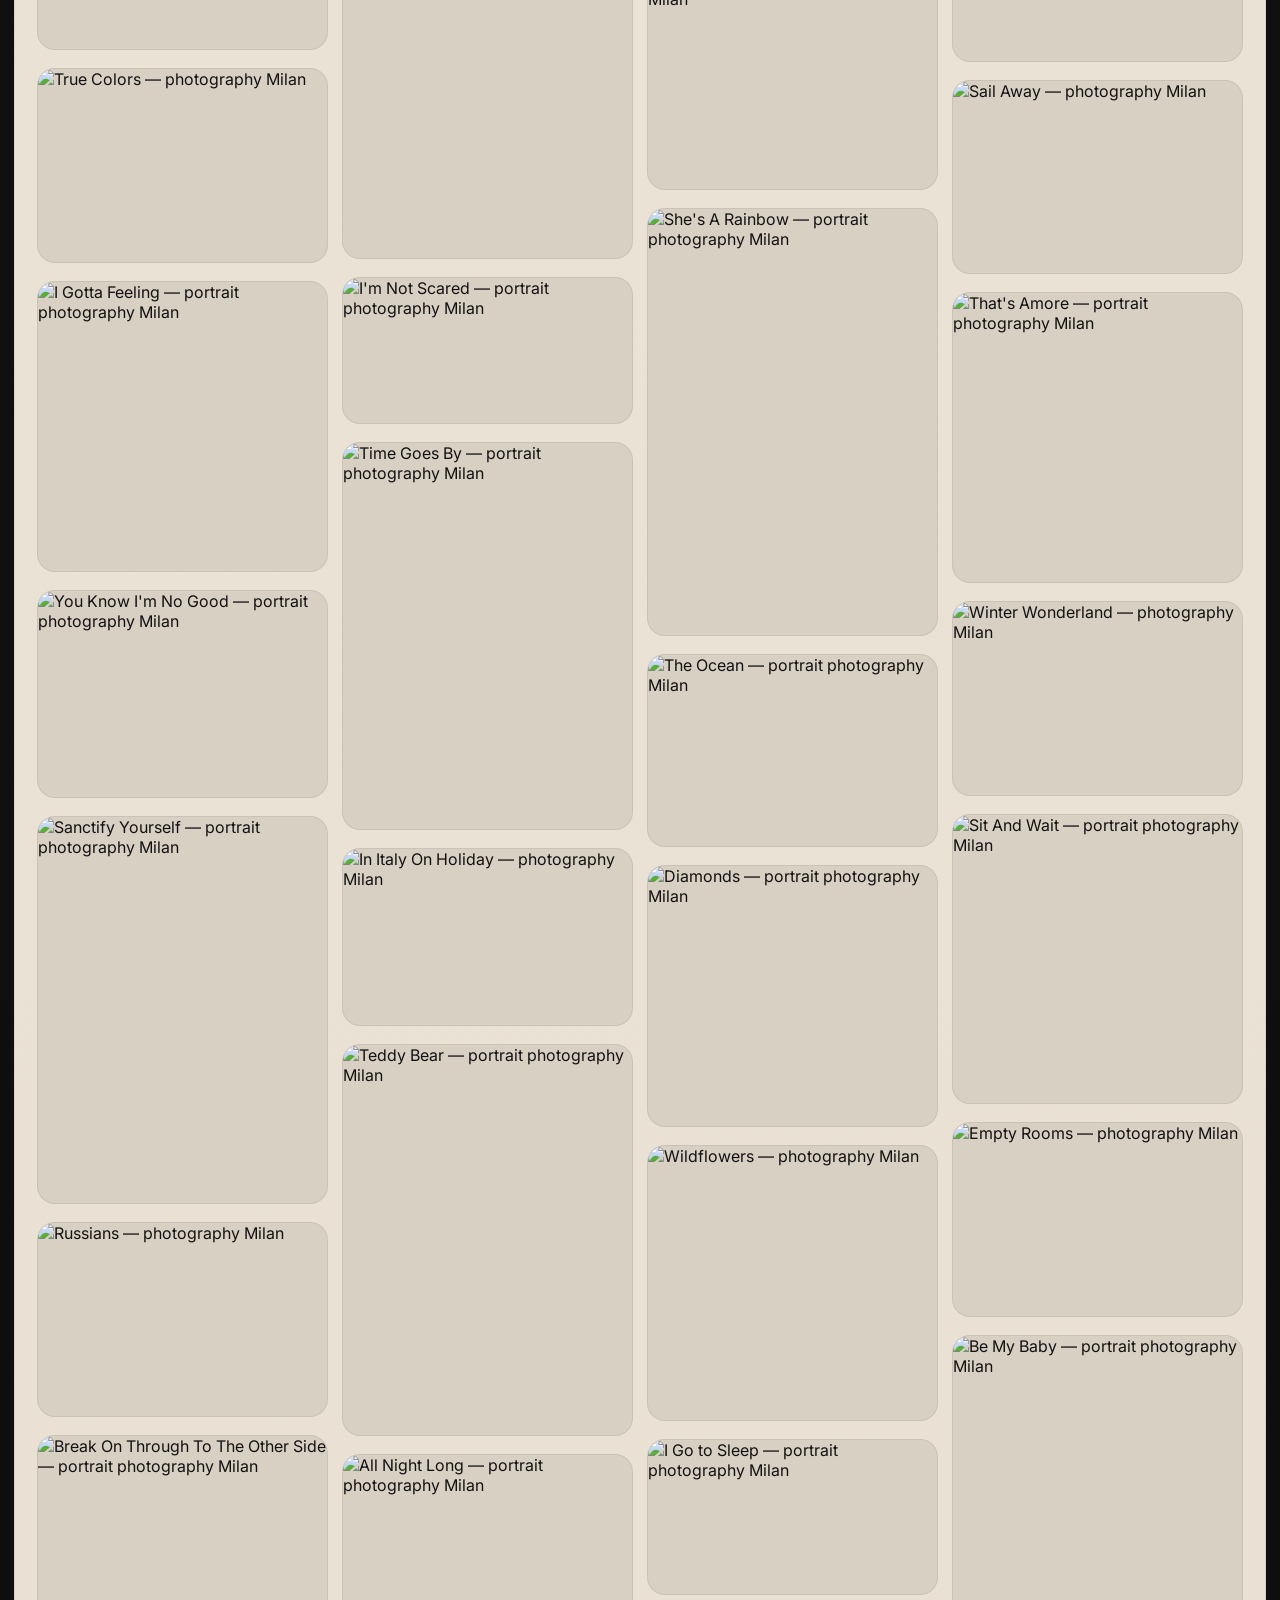
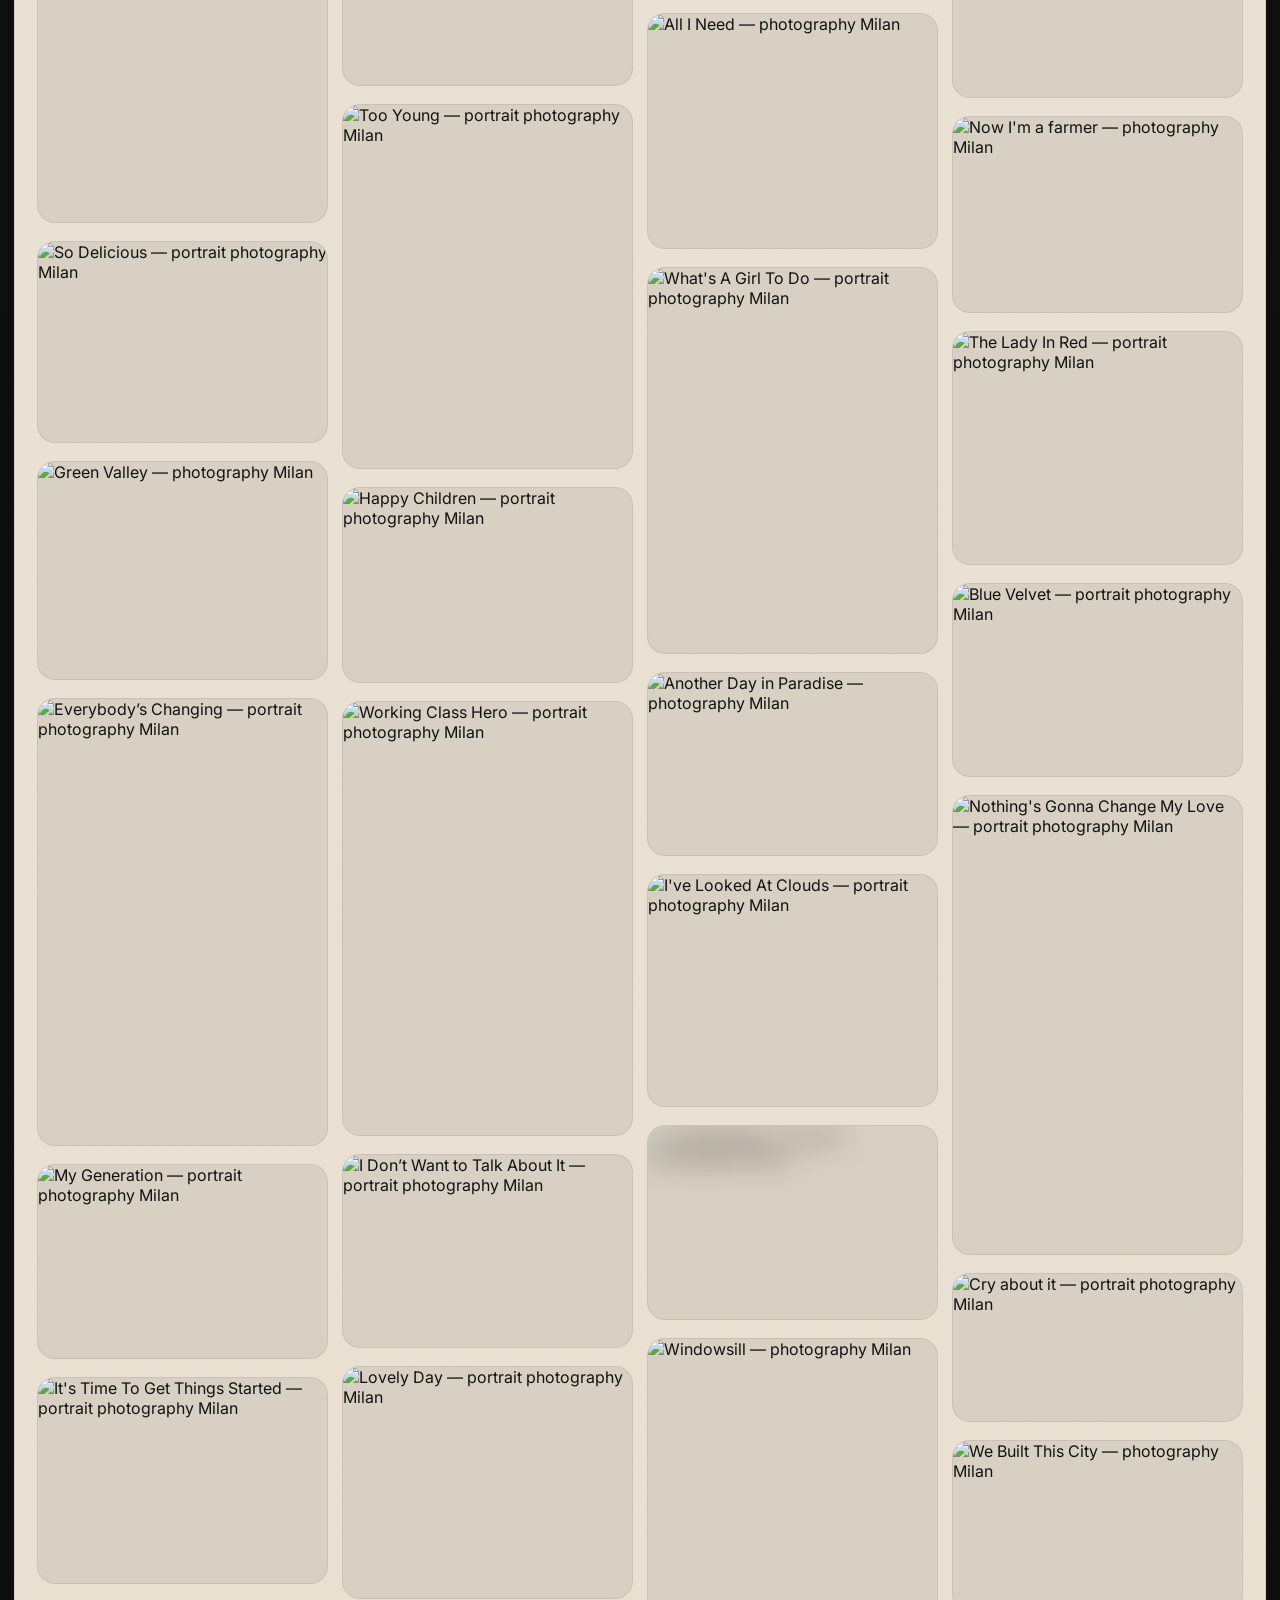
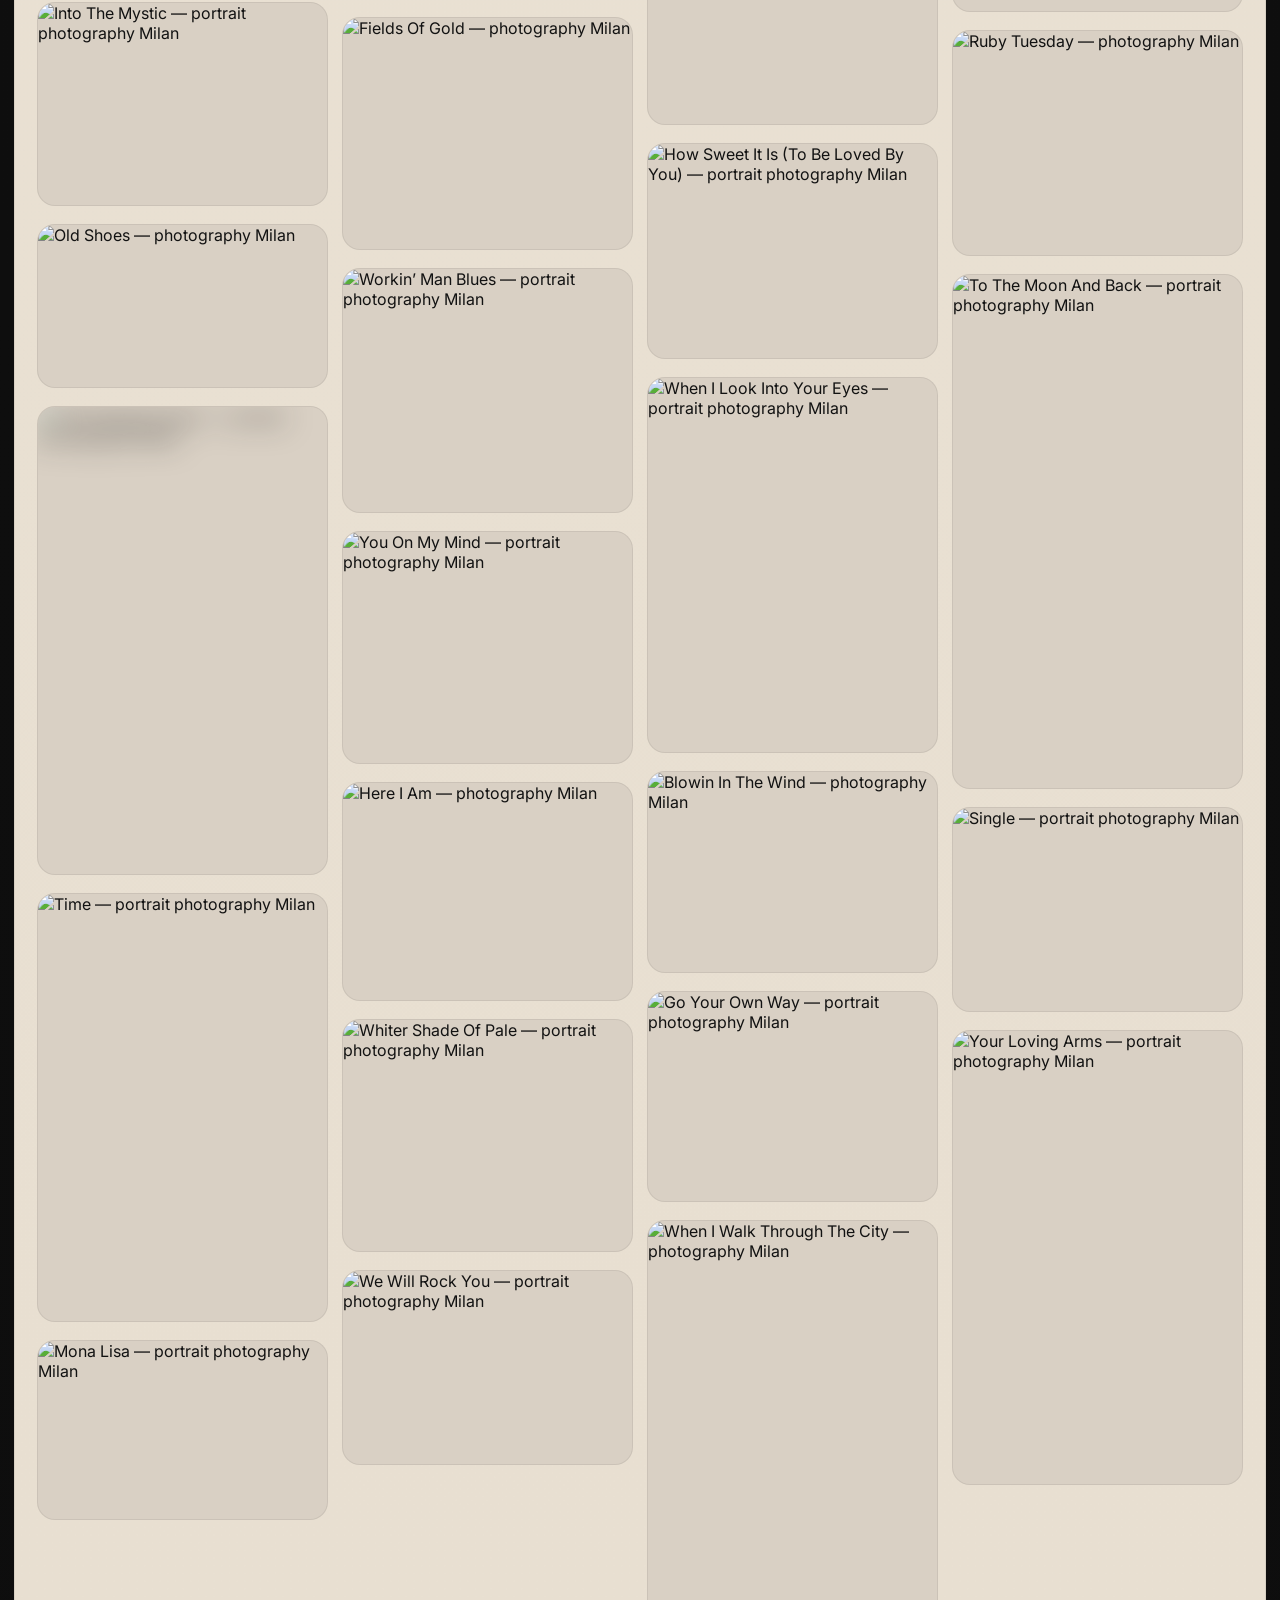
==== commit 5b74f6ba: "nav fix" ====
--- a/index.html
+++ b/index.html
@@ -313,7 +313,7 @@
 <a href="#topshots">Popular</a>
 <a href="#selected">Collections</a>
 <a href="#archive">Portfolio</a>
-<a href="#bio">MM</a>
+<a href="#bio">Max Minninna</a>
 <a href="#contact">Contact</a>
 </nav>
 <!-- Nav mobile: voci sintetiche -->
--- a/styles.css
+++ b/styles.css
@@ -27,6 +27,69 @@
 .site-nav { display: flex; gap: 40px; font-size: 13px; letter-spacing: .08em; font-weight: 300; text-transform: uppercase; }
 .site-nav a { color: rgba(255,255,255,.55); transition: color .3s ease, text-shadow .3s ease; }
 .site-nav a:hover { color: rgba(255,255,255,.95); text-shadow: 0 0 18px rgba(255,255,255,.22); }
+
+.site-nav a,
+.site-nav a[href="#bio"] {
+  font-family: inherit;
+  font-size: inherit;
+  font-weight: inherit;
+  letter-spacing: inherit;
+  text-transform: inherit;
+}
+
+
+@media (min-width: 769px) {
+  .site-header {
+    gap: clamp(24px, 4vw, 72px);
+  }
+  .brand {
+    flex: 0 0 auto;
+    width: 34px;
+    height: 32px;
+    overflow: hidden;
+  }
+  .brand-wordmark {
+    width: 34px;
+    height: 32px;
+    object-fit: contain;
+    display: block;
+  }
+  .site-nav--desktop {
+    flex: 1 1 auto;
+    min-width: 0;
+    max-width: none;
+    justify-content: space-between;
+    gap: clamp(38px, 6vw, 96px);
+    font-size: clamp(11.5px, .68vw, 13px);
+    flex-wrap: nowrap;
+    padding-left: clamp(22px, 2.4vw, 44px);
+    box-sizing: border-box;
+  }
+  .site-nav--desktop a {
+    white-space: nowrap;
+    flex: 0 0 auto;
+  }
+}
+
+@media (min-width: 769px) and (max-width: 1180px) {
+  .site-header {
+    padding-left: 20px;
+    padding-right: 20px;
+    gap: clamp(18px, 2.6vw, 34px);
+  }
+  .site-nav--desktop {
+    gap: clamp(20px, 3.2vw, 42px);
+    font-size: clamp(10.8px, .9vw, 12.2px);
+  }
+}
+
+@media (min-width: 769px) and (max-width: 980px) {
+  .site-nav--desktop {
+    gap: clamp(14px, 2.2vw, 24px);
+    font-size: 10.8px;
+    letter-spacing: .065em;
+  }
+}
 
 /* hamburger — hidden on desktop */
 .nav-hamburger {
@@ -467,8 +530,8 @@
    ============================================================ */
 @media (max-width: 768px) {
   main { width: min(100%, calc(100% - 16px)); }
-  .site-header { padding: 10px 14px; }
-  .site-nav { gap: 18px; font-size: 12px; }
+  .site-header { padding: 12px 16px; }
+  .site-nav { gap: 22px; font-size: 12.5px; }
   .brand-wordmark { height: 15px; }
   .section-head { flex-direction: column; align-items: flex-start; }
   .archive-grid { columns: 2 160px; column-gap: 10px; }
@@ -486,16 +549,21 @@
   .lightbox-close { top: 12px; right: 12px; width: 42px; height: 42px; font-size: 28px; }
 }
 
-/* Nav desktop: visibile sopra 430px, nascosta sotto */
+/* Nav responsive */
 .site-nav--desktop { display: flex; }
 .site-nav--mobile  { display: none; }
 
+@media (max-width: 768px) {
+  .site-nav--desktop { display: none; }
+  .site-nav--mobile  { display: flex; gap: 18px; font-size: 12px; }
+  .site-nav--mobile a { color: rgba(255,255,255,.52); transition: color .3s ease; }
+  .site-nav--mobile a:hover { color: rgba(255,255,255,.95); }
+}
+
 @media (max-width: 430px) {
   .archive-grid { columns: 2 130px; }
-  .site-nav--desktop { display: none; }
-  .site-nav--mobile  { display: flex; gap: 14px; font-size: 11px; }
-  .site-nav--mobile a { color: rgba(255,255,255,.52); transition: color .3s ease; }
-  .site-nav--mobile a:hover { color: rgba(255,255,255,.95); }
+  .site-header { padding: 13px 16px; }
+  .site-nav--mobile { gap: 18px; font-size: 12px; }
 }
 
 /* ============================================================
